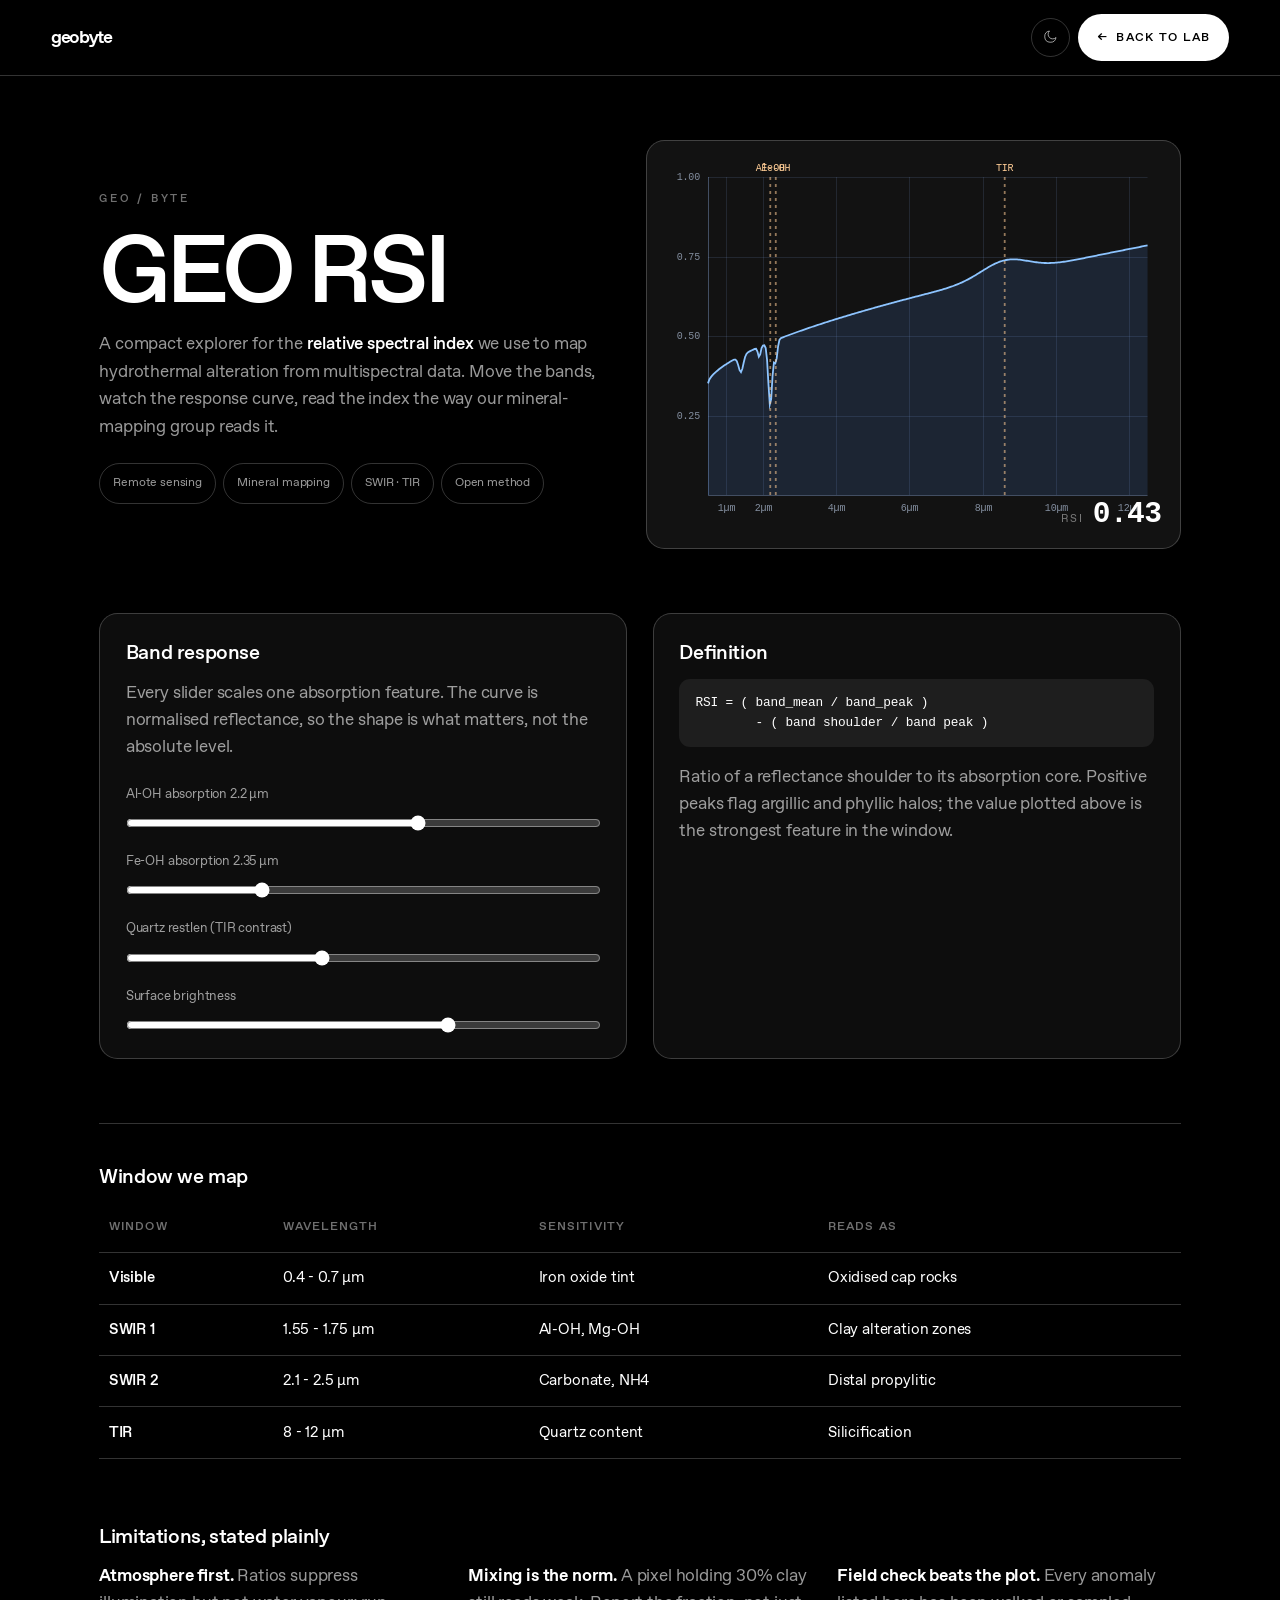
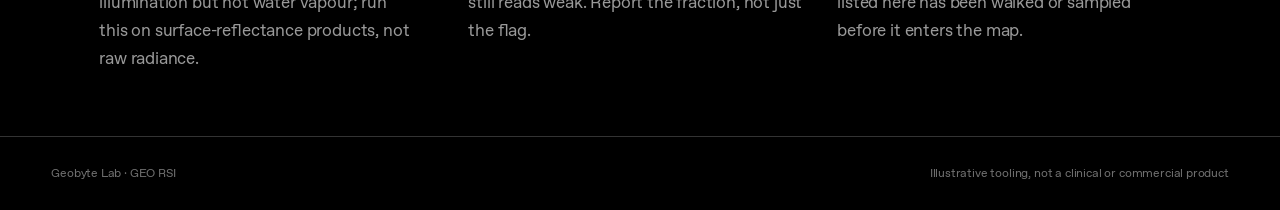
==== geo-rsi.html @ 2c5876d3 "Geobyte Lab: static site with a Canvas particle Earth Dependency-free, build-free static site for a " ====
<!DOCTYPE html>
<html lang="en" dir="ltr"><head><meta charset="utf-8"/><meta content="width=device-width, initial-scale=1" name="viewport"/>
<title>GEO RSI · Geobyte Lab</title>
<meta content="GEO RSI, an interactive relative spectral index explorer for hydrothermal alteration mapping, built by the Geobyte lab." name="description"/>
<link href="assets/geobyte-mark.svg" rel="icon" type="image/svg+xml"/>
<link data-precedence="next" href="_next/static/immutable/chunks/2d_e1vds64ouo.css" rel="stylesheet"/>
<link data-precedence="next" href="_next/static/immutable/chunks/025xl3bqxvqx6.css" rel="stylesheet"/>
<link data-precedence="next" href="_next/static/immutable/chunks/1iarv0m1jl2oe.css" rel="stylesheet"/>
<link data-precedence="next" href="_next/static/immutable/chunks/1c3l7ofa-vr4e.css" rel="stylesheet"/>
<link data-precedence="next" href="_next/static/immutable/chunks/011mcu7n6v7o0.css" rel="stylesheet"/>
<link data-precedence="next" href="_next/static/immutable/chunks/0y9_y8-vlpmn1.css" rel="stylesheet"/>
<link href="local-effects.css" rel="stylesheet"/>
</head>
<body class="text-p1 text-primary-100 dark bg-background">
<!--geobyte-theme-boot--><script>(function(){try{if(localStorage.getItem('geobyte-theme')==='light'){document.documentElement.classList.add('light');document.body.classList.remove('dark');document.body.classList.add('light');}}catch(e){}try{if(!matchMedia('(prefers-reduced-motion: reduce)').matches){var d=JSON.parse(sessionStorage.getItem('geobyte-page-cover'));if(d&&d.color&&Date.now()-(d.at||0)<4000){var p=document.createElement('div');p.id='geobyte-cover';p.style.cssText='position:fixed;inset:0;z-index:9999;background:'+d.color;document.body.appendChild(p);setTimeout(function(){if(p.parentNode)p.remove();},2500);}}}catch(e){}})();</script>
<div class="rsi-shell">
  <header class="rsi-top">
    <a class="rsi-brand" href="index.html">
      <span class="local-geobyte-wordmark">geobyte</span>
    </a>
    <div class="rsi-top-actions">
      <button aria-label="Switch to light theme" class="local-theme-btn rsi-theme" id="themeBtn" type="button">
        <svg aria-hidden="true" class="local-theme-icon-dark" fill="none" height="16" stroke="currentColor" stroke-width="1.5" viewbox="0 0 24 24" width="16"><path d="M21 12.8A8.5 8.5 0 1 1 11.2 3a6.6 6.6 0 0 0 9.8 9.8Z"></path></svg>
        <svg aria-hidden="true" class="local-theme-icon-light" fill="none" height="16" stroke="currentColor" stroke-width="1.5" viewbox="0 0 24 24" width="16"><circle cx="12" cy="12" r="4.2"></circle><path d="M12 2.2v2.4M12 19.4v2.4M2.2 12h2.4M19.4 12h2.4M5.1 5.1l1.7 1.7M17.2 17.2l1.7 1.7M18.9 5.1l-1.7 1.7M6.8 17.2l-1.7 1.7"></path></svg>
      </button>
    <a aria-label="Back to the Geobyte lab page" class="rsi-back" data-geo-rsi-cover data-geo-rsi-anchor=".local-geo-rsi-cta" href="index.html">
      <span aria-hidden="true">&larr;</span><span>Back to lab</span>
    </a>
  </header>

  <main class="rsi-main">
    <section class="rsi-hero">
      <div class="rsi-hero-meta">
        <p class="rsi-eyebrow">GEO / BYTE</p>
        <h1 class="rsi-title" id="rsiBadge">GEO RSI</h1>
        <p class="rsi-lede">A compact explorer for the <strong>relative spectral index</strong> we use to map
          hydrothermal alteration from multispectral data. Move the bands, watch the response curve, read the
          index the way our mineral-mapping group reads it.</p>
        <ul class="rsi-tags">
          <li>Remote sensing</li><li>Mineral mapping</li><li>SWIR · TIR</li><li>Open method</li>
        </ul>
      </div>
      <div class="rsi-plot-wrap">
        <canvas aria-label="Spectral response curve and computed RSI value" class="rsi-plot" height="420" width="640"></canvas>
        <p class="rsi-readout"><span class="rsi-readout-label">RSI</span><span class="rsi-readout-value">0.00</span></p>
      </div>
    </section>

    <section class="rsi-controls">
      <article class="rsi-card">
        <h2>Band response</h2>
        <p class="rsi-note">Every slider scales one absorption feature. The curve is normalised reflectance,
          so the shape is what matters, not the absolute level.</p>
        <div class="rsi-sliders">
          <label><span>Al-OH absorption 2.2 &micro;m</span><input max="100" min="0" step="1" type="range" value="62" data-rsi-key="clay"/></label>
          <label><span>Fe-OH absorption 2.35 &micro;m</span><input max="100" min="0" step="1" type="range" value="28" data-rsi-key="fe"/></label>
          <label><span>Quartz restlen (TIR contrast)</span><input max="100" min="0" step="1" type="range" value="41" data-rsi-key="quartz"/></label>
          <label><span>Surface brightness</span><input max="100" min="5" step="1" type="range" value="70" data-rsi-key="gain"/></label>
        </div>
      </article>
      <article class="rsi-card">
        <h2>Definition</h2>
        <pre class="rsi-formula">RSI = ( band_mean / band_peak )
        - ( band shoulder / band peak )</pre>
        <p class="rsi-note">Ratio of a reflectance shoulder to its absorption core. Positive peaks flag
          argillic and phyllic halos; the value plotted above is the strongest feature in the window.</p>
      </article>
    </section>

    <section class="rsi-table-wrap">
      <h2>Window we map</h2>
      <div class="table-scroll">
        <table>
          <caption class="sr-only">Spectral windows used by GEO RSI</caption>
          <thead><tr><th scope="col">Window</th><th scope="col">Wavelength</th><th scope="col">Sensitivity</th><th scope="col">Reads as</th></tr></thead>
          <tbody>
            <tr><td>Visible</td><td>0.4 - 0.7 &micro;m</td><td>Iron oxide tint</td><td>Oxidised cap rocks</td></tr>
            <tr><td>SWIR 1</td><td>1.55 - 1.75 &micro;m</td><td>Al-OH, Mg-OH</td><td>Clay alteration zones</td></tr>
            <tr><td>SWIR 2</td><td>2.1 - 2.5 &micro;m</td><td>Carbonate, NH4</td><td>Distal propylitic</td></tr>
            <tr><td>TIR</td><td>8 - 12 &micro;m</td><td>Quartz content</td><td>Silicification</td></tr>
          </tbody>
        </table>
      </div>
    </section>

    <section class="rsi-notes">
      <h2>Limitations, stated plainly</h2>
      <div class="rsi-note-grid">
        <p><strong>Atmosphere first.</strong> Ratios suppress illumination but not water vapour; run this on
          surface-reflectance products, not raw radiance.</p>
        <p><strong>Mixing is the norm.</strong> A pixel holding 30% clay still reads weak. Report the fraction,
          not just the flag.</p>
        <p><strong>Field check beats the plot.</strong> Every anomaly listed here has been walked or sampled
          before it enters the map.</p>
      </div>
    </section>
  </main>

  <footer class="rsi-foot">
    <span>Geobyte Lab · GEO RSI</span>
    <span>Illustrative tooling, not a clinical or commercial product</span>
  </footer>
</div>
<script src="local-effects.js"></script>
<script src="geo-rsi.js"></script>
</body></html>
---- _next/static/immutable/chunks/2d_e1vds64ouo.css ----
.factoryEditorial-module__7vhR2G__heroGrid{padding:calc(var(--sci-chapter-entry,64px) + clamp(24px, 2.5vw, 32px)) 0 0;grid-template-columns:minmax(0,1fr);place-items:start center;display:grid}.factoryEditorial-module__7vhR2G__heroCopy{text-align:center;width:100%;min-width:0;max-width:910px}.factoryEditorial-module__7vhR2G__heroTitle{font-size:var(--type-h2-size);line-height:var(--type-h2-line);letter-spacing:var(--type-h2-track);font-weight:var(--type-h2-weight);text-wrap:balance;--type-h2-size:clamp(34px, 4.75vw, 58px);--type-h2-line:1.1;--type-h2-weight:var(--font-weight-normal);color:var(--sci-blue-800)}.factoryEditorial-module__7vhR2G__heroCopy .factoryEditorial-module__7vhR2G__heroLead,.factoryEditorial-module__7vhR2G__chapterHeader>p{font-size:var(--type-p1-size);line-height:var(--type-p1-line);letter-spacing:var(--type-p1-track);font-weight:var(--type-p1-weight);text-wrap:pretty}.factoryEditorial-module__7vhR2G__heroCopy .factoryEditorial-module__7vhR2G__heroLead{max-width:650px;color:var(--color-primary-100);margin-inline:auto;margin-top:25px!important}.factoryEditorial-module__7vhR2G__section{--sci-chapter-heading-entry:var(--factory-section-space,80px);--sci-subsection-entry:var(--factory-section-space,80px);padding-bottom:0}@media screen{.factoryEditorial-module__7vhR2G__section[data-story-transition=architecture]{margin-bottom:var(--sci-section-gap,40px);border-bottom:0}}.factoryEditorial-module__7vhR2G__evidence{--component-container-max-width:var(--sci-width);--component-container-gutter:0px;width:calc(100% - var(--sci-gutter) * 2);padding-top:clamp(40px,5vw,72px)}.factoryEditorial-module__7vhR2G__capabilityFigure{text-align:left;width:min(100%,910px);min-width:0;margin:clamp(24px,3vw,40px) auto 0}.factoryEditorial-module__7vhR2G__chapterHeader{max-width:760px;padding:var(--sci-chapter-content-gap,32px) 0 var(--factory-content-space,40px);text-align:center;gap:18px;margin-inline:auto;display:grid}.factoryEditorial-module__7vhR2G__chapterHeader>p{max-width:830px;color:var(--color-primary-100)}.factoryEditorial-module__7vhR2G__referenceWorkflow{width:100%;min-width:0}.factoryEditorial-module__7vhR2G__diagramHeader{width:100%;margin:0 auto var(--factory-content-space,40px);text-align:center}.factoryEditorial-module__7vhR2G__diagramHeader p{font-size:var(--type-p1-size);line-height:var(--type-p1-line);letter-spacing:var(--type-p1-track);font-weight:var(--type-p1-weight);max-width:760px;margin:var(--sci-chapter-content-gap,32px) auto 0;color:var(--color-text-secondary);text-wrap:pretty}.factoryEditorial-module__7vhR2G__building{padding-bottom:var(--sci-chapter-exit,clamp(52px, 6vw, 88px))}
.CodeBlock-module__omZ69a__syntaxHighlight .hljs-keyword{color:var(--color-syntax-keyword,var(--color-syntax-keyword))}.CodeBlock-module__omZ69a__syntaxHighlight .hljs-number{color:var(--color-syntax-data,var(--color-syntax-data))}.CodeBlock-module__omZ69a__syntaxHighlight .hljs-string{color:var(--color-syntax-string,var(--color-syntax-string))}.CodeBlock-module__omZ69a__syntaxHighlight .hljs-comment{color:var(--color-syntax-comment,var(--color-syntax-comment))}.CodeBlock-module__omZ69a__syntaxHighlight .hljs-variable{color:var(--color-syntax-variable,var(--color-syntax-variable))}.CodeBlock-module__omZ69a__syntaxHighlight .hljs-title.function_{color:var(--color-syntax-function,var(--color-syntax-function))}.CodeBlock-module__omZ69a__syntaxHighlight .hljs-params{color:var(--color-syntax-string,var(--color-syntax-string))}.CodeBlock-module__omZ69a__syntaxHighlight .hljs-punctuation{color:var(--color-syntax-operator,var(--color-syntax-operator))}.CodeBlock-module__omZ69a__syntaxHighlight .hljs-built_in{color:var(--color-syntax-function,var(--color-syntax-function))}
.FactoryFurtherReading-module__6XgrCq__section{scroll-margin-top:calc(var(--spacing) * 8);container:factory-further-reading/inline-size}.FactoryFurtherReading-module__6XgrCq__playCue{color:#fff;background:#0000007a}.FactoryFurtherReading-module__6XgrCq__section .FactoryFurtherReading-module__6XgrCq__reading{margin:32px auto 0}.FactoryFurtherReading-module__6XgrCq__metadata>*{text-box-trim:trim-both;text-box-edge:cap alphabetic}.FactoryFurtherReading-module__6XgrCq__featured:hover h4,.FactoryFurtherReading-module__6XgrCq__resourceLink:hover .FactoryFurtherReading-module__6XgrCq__resourceTitle{text-underline-offset:4px;text-decoration:underline}.FactoryFurtherReading-module__6XgrCq__featured:focus-visible,.FactoryFurtherReading-module__6XgrCq__resourceLink:focus-visible,.FactoryFurtherReading-module__6XgrCq__readMore:focus-visible{outline:2px solid var(--color-ring);outline-offset:4px}@container factory-further-reading (max-width:640px){.FactoryFurtherReading-module__6XgrCq__heading{margin-bottom:32px}.FactoryFurtherReading-module__6XgrCq__featured{gap:calc(var(--spacing) * 6);grid-template-columns:minmax(0,1fr);padding-right:0}.FactoryFurtherReading-module__6XgrCq__thumbnail{border-radius:5px 5px 0 0}.FactoryFurtherReading-module__6XgrCq__featuredCopy{padding:0 24px 24px}.FactoryFurtherReading-module__6XgrCq__section .FactoryFurtherReading-module__6XgrCq__reading{margin-top:calc(var(--spacing) * 4)}.FactoryFurtherReading-module__6XgrCq__resourceLink{gap:calc(var(--spacing) * 2);padding:calc(var(--spacing) * 6) 0;grid-template-columns:minmax(0,1fr)}.FactoryFurtherReading-module__6XgrCq__metadata{gap:var(--spacing) calc(var(--spacing) * 4);flex-wrap:wrap;padding-top:0;line-height:1.6;display:flex}.FactoryFurtherReading-module__6XgrCq__metadata>*{text-box-trim:none}}@media (max-width:767px){.FactoryFurtherReading-module__6XgrCq__section{margin-top:80px}.FactoryFurtherReading-module__6XgrCq__heading h3{font-size:var(--factory-subtitle-size,26px)}}
.ui-module__PtZzUa__segmentedControl{--segment-size:32px;--segment-radius:8px;--segment-gutter:12px;--segment-font-size:14px;max-width:100%;min-height:var(--segment-size);border-radius:var(--segment-radius);background:var(--segmented-control-background,color-mix(in srgb, var(--sci-blue-800,#000944) 7%, transparent));font-family:var(--font-sans,inherit);font-size:var(--segment-font-size);scrollbar-width:none;flex-wrap:nowrap;gap:2px;padding:2px;font-weight:600;display:inline-flex;overflow-x:auto}.ui-module__PtZzUa__segmentedControl[data-size=sm]{--segment-size:28px;--segment-gutter:10px}.ui-module__PtZzUa__segmentedControl[data-size=lg]{--segment-size:36px}.ui-module__PtZzUa__segmentedControl[data-size=xl]{--segment-size:40px;--segment-radius:10px;--segment-gutter:14px}.ui-module__PtZzUa__segmentedControl[data-size="2xl"]{--segment-size:44px;--segment-radius:12px;--segment-gutter:16px;--segment-font-size:16px}.ui-module__PtZzUa__segmentedControl[data-block]{width:100%;display:flex}.ui-module__PtZzUa__segmentedControl[data-block] .ui-module__PtZzUa__segmentedOption{flex:1 1 0}.ui-module__PtZzUa__segmentedControl[data-pill]{--segment-radius:999px}.ui-module__PtZzUa__segmentedControl[data-variant=ghost]{background:0 0}.ui-module__PtZzUa__segmentedOption{cursor:pointer;flex:none;display:flex;position:relative}.ui-module__PtZzUa__segmentedInput{clip-path:inset(50%);white-space:nowrap;width:1px;height:1px;margin:-1px;position:absolute;overflow:hidden}.ui-module__PtZzUa__segmentedLabel{width:100%;min-height:calc(var(--segment-size) - 4px);padding-inline:var(--segment-gutter);border-radius:max(0px, calc(var(--segment-radius) - 2px));color:var(--color-text-secondary,var(--sci-blue-800,#000944));text-align:center;white-space:nowrap;justify-content:center;align-items:center;line-height:1.25;transition:background-color .15s,color .15s;display:flex}.ui-module__PtZzUa__segmentedInput:checked+.ui-module__PtZzUa__segmentedLabel{background:var(--segmented-control-thumb-background,var(--color-surface,white));color:var(--color-text-emphasis,var(--color-text,#000944));box-shadow:0 1px 3px #00094414}.ui-module__PtZzUa__segmentedInput:focus-visible+.ui-module__PtZzUa__segmentedLabel{outline:2px solid var(--color-ring,var(--sci-blue-800,#000944));outline-offset:-2px}.ui-module__PtZzUa__segmentedOption[data-disabled]{cursor:not-allowed;opacity:.5}@media (hover:hover) and (pointer:fine){.ui-module__PtZzUa__segmentedOption[data-state=off]:not([data-disabled]):hover .ui-module__PtZzUa__segmentedLabel{background:color-mix(in srgb, var(--sci-blue-800,#000944) 6%, transparent);color:var(--color-text,#000944)}}@media (prefers-reduced-motion:reduce){.ui-module__PtZzUa__segmentedLabel{transition:none}}
.FactorySectionNavigation-module__U0f4la__navigation{z-index:20;width:fit-content;max-width:calc(100% - var(--sci-gutter,20px) * 2);overscroll-behavior-x:contain;scrollbar-width:none;border:1px solid var(--color-border);background:var(--color-surface);border-radius:999px;justify-content:start;gap:4px;margin:160px auto 0;padding:3px;display:flex;position:sticky;top:12px;overflow-x:auto}.FactorySectionNavigation-module__U0f4la__navigation a{min-height:40px;color:var(--color-text-emphasis);border-radius:999px;flex:none;align-items:center;gap:4px;padding:8px 16px;font-size:14px;line-height:1.4;text-decoration:none;display:flex}.FactorySectionNavigation-module__U0f4la__navigation a span{font-variant-numeric:tabular-nums;direction:ltr;unicode-bidi:isolate}.FactorySectionNavigation-module__U0f4la__navigation a span:after{content:"."}.FactorySectionNavigation-module__U0f4la__navigation a[aria-current],.FactorySectionNavigation-module__U0f4la__navigation a:hover{background:var(--color-surface-tertiary);color:var(--color-text-emphasis)}.FactorySectionNavigation-module__U0f4la__navigation a:focus-visible{outline:2px solid var(--color-brand-blue-500);outline-offset:-2px}.FactorySectionNavigation-module__U0f4la__page :is([id=the-defense-factory],[id=openai-case-study],[id=getting-started]),.FactorySectionNavigation-module__U0f4la__page.FactorySectionNavigation-module__U0f4la__page [id=factory-infrastructure]:target{scroll-margin-top:88px}.FactorySectionNavigation-module__U0f4la__page.FactorySectionNavigation-module__U0f4la__page [id=reference-architecture]:target{scroll-margin-top:calc(88px - var(--sci-chapter-heading-entry,0px))}@media (max-width:767px){.FactorySectionNavigation-module__U0f4la__navigation{margin-top:80px;top:8px}.FactorySectionNavigation-module__U0f4la__navigation a{padding:8px 12px;font-size:13px}}@media print{.FactorySectionNavigation-module__U0f4la__navigation{display:none}}
.FactoryPlaybookCta-module__OyT3CG__pageClosingLayout #scientific-response{border-bottom:0;padding-bottom:0}.FactoryPlaybookCta-module__OyT3CG__section{margin-top:var(--factory-section-space,80px);scroll-margin-top:64px;container:factory-cta/inline-size}.FactoryPlaybookCta-module__OyT3CG__heading{margin:0 auto var(--factory-content-space,40px)}.FactoryPlaybookCta-module__OyT3CG__heading h2{--type-h2-size:var(--factory-title-size,64px);--type-h2-line:1.05;--type-h2-weight:var(--font-weight-normal);--type-h2-track:-.02em}.FactoryPlaybookCta-module__OyT3CG__heading .FactoryPlaybookCta-module__OyT3CG__introduction{margin:16px auto 0}.FactoryPlaybookCta-module__OyT3CG__step{grid-template-rows:subgrid;grid-row:span 3}.FactoryPlaybookCta-module__OyT3CG__copyTitle{font-size:var(--factory-copy-title-size,22px)}.FactoryPlaybookCta-module__OyT3CG__actionGroup{min-height:94px}.FactoryPlaybookCta-module__OyT3CG__action{background:var(--color-primary-100);height:auto;min-height:44px;color:var(--color-secondary-100);white-space:normal;border-radius:999px;gap:12px;padding:12px 20px;font-size:14px;line-height:20px}.FactoryPlaybookCta-module__OyT3CG__action:hover{background:var(--color-primary-80)}.FactoryPlaybookCta-module__OyT3CG__action:focus-visible{outline:2px solid var(--color-ring);outline-offset:4px}.FactoryPlaybookCta-module__OyT3CG__action:disabled{background:var(--color-surface-tertiary);color:var(--color-text-secondary);opacity:1;cursor:not-allowed}.FactoryPlaybookCta-module__OyT3CG__connector{top:calc(50% - 8px);width:16px;height:16px;color:var(--color-text-secondary);position:absolute;inset-inline-end:-25px}.FactoryPlaybookCta-module__OyT3CG__connector:is(:lang(ae),:lang(ar),:lang(arc),:lang(bcc),:lang(bqi),:lang(ckb),:lang(dv),:lang(fa),:lang(glk),:lang(he),:lang(ku),:lang(mzn),:lang(nqo),:lang(pnb),:lang(ps),:lang(sd),:lang(ug),:lang(ur),:lang(yi)){transform:scaleX(-1)}.FactoryPlaybookCta-module__OyT3CG__section .FactoryPlaybookCta-module__OyT3CG__customer{margin-top:64px}@container factory-cta (max-width:760px){.FactoryPlaybookCta-module__OyT3CG__heading{text-align:start;margin-bottom:32px}.FactoryPlaybookCta-module__OyT3CG__steps{grid-template-columns:minmax(0,1fr);gap:48px}.FactoryPlaybookCta-module__OyT3CG__step{grid-row:auto;grid-template-rows:auto 1fr auto;padding:24px}.FactoryPlaybookCta-module__OyT3CG__actionGroup{min-height:0}.FactoryPlaybookCta-module__OyT3CG__section .FactoryPlaybookCta-module__OyT3CG__customer{text-align:start;margin-top:32px}.FactoryPlaybookCta-module__OyT3CG__connector{top:calc(100% + 16px);inset-inline-end:calc(50% - 8px);transform:rotate(90deg)}.FactoryPlaybookCta-module__OyT3CG__connector:is(:lang(ae),:lang(ar),:lang(arc),:lang(bcc),:lang(bqi),:lang(ckb),:lang(dv),:lang(fa),:lang(glk),:lang(he),:lang(ku),:lang(mzn),:lang(nqo),:lang(pnb),:lang(ps),:lang(sd),:lang(ug),:lang(ur),:lang(yi)){top:calc(100% + 16px);inset-inline-end:calc(50% - 8px);transform:rotate(90deg)}}@media (max-width:767px){.FactoryPlaybookCta-module__OyT3CG__heading h2{--type-h2-size:var(--factory-title-size,36px);--type-h2-line:1.12}}@media print{.FactoryPlaybookCta-module__OyT3CG__section{margin-inline:0;-moz-column-break-inside:avoid;break-inside:avoid;width:100%;margin-top:48px;margin-bottom:0}}
.ArchitectureTypes-module__3dw8rq__srOnly{clip-path:inset(50%);white-space:nowrap;border:0;width:1px;height:1px;padding:0;position:absolute;overflow:hidden}
.Popover-module__8VsZRG__popoverEnterExitAnimations{transition-timing-function:var(--transition-timing-function-primary);--popover-enter-animation-name:enter;--popover-exit-animation-name:exit}.Popover-module__8VsZRG__popoverEnterExitAnimations[data-state=open]{--tw-enter-opacity:initial;--tw-enter-scale:initial;--tw-enter-rotate:initial;--tw-enter-translate-x:initial;--tw-enter-translate-y:initial;--tw-duration:var(--transition-duration-long,.4s);transition-duration:var(--transition-duration-long,.4s);transition-duration:var(--transition-duration-long);animation-name:Popover-module__8VsZRG__enter;animation-duration:.4s;animation-name:var(--popover-enter-animation-name)}.Popover-module__8VsZRG__popoverEnterExitAnimations[data-state=open][data-side=bottom]{--tw-enter-opacity:0;--tw-enter-translate-y:-.5rem}.Popover-module__8VsZRG__popoverEnterExitAnimations[data-state=open][data-side=top]{--tw-enter-opacity:0;--tw-enter-translate-y:.5rem}.Popover-module__8VsZRG__popoverEnterExitAnimations[data-state=open][data-side=left]{--tw-enter-opacity:0;--tw-enter-translate-x:.5rem}.Popover-module__8VsZRG__popoverEnterExitAnimations[data-state=open][data-side=right]{--tw-enter-opacity:0;--tw-enter-translate-x:-.5rem}.Popover-module__8VsZRG__popoverEnterExitAnimations[data-state=closed]{--tw-exit-opacity:initial;--tw-exit-scale:initial;--tw-exit-rotate:initial;--tw-exit-translate-x:initial;--tw-exit-translate-y:initial;--tw-duration:var(--transition-duration-short,.2s);transition-duration:var(--transition-duration-short,.2s);transition-duration:var(--transition-duration-short);animation-name:Popover-module__8VsZRG__exit;animation-duration:.2s;animation-name:var(--popover-exit-animation-name)}.Popover-module__8VsZRG__popoverEnterExitAnimations[data-state=closed][data-side=bottom]{--tw-exit-opacity:0;--tw-exit-translate-y:-.5rem}.Popover-module__8VsZRG__popoverEnterExitAnimations[data-state=closed][data-side=top]{--tw-exit-opacity:0;--tw-exit-translate-y:.5rem}.Popover-module__8VsZRG__popoverEnterExitAnimations[data-state=closed][data-side=left]{--tw-exit-opacity:0;--tw-exit-translate-x:.5rem}.Popover-module__8VsZRG__popoverEnterExitAnimations[data-state=closed][data-side=right]{--tw-exit-opacity:0;--tw-exit-translate-x:-.5rem}@property --tw-duration{syntax:"*";inherits:false}
.ArchitectureToggletip-module__uaZ1Ka__trigger{min-width:0;min-height:24px;color:inherit;font:inherit;text-align:left;text-decoration-line:underline;text-decoration-style:dotted;-webkit-text-decoration-color:var(--lightningcss-light,#8f8f8f)var(--lightningcss-dark,var(--color-text-tertiary,var(--color-primary-solid-60)));text-decoration-color:var(--lightningcss-light,#8f8f8f)var(--lightningcss-dark,var(--color-text-tertiary,var(--color-primary-solid-60)));text-underline-offset:4px;cursor:pointer;pointer-events:auto;background:0 0;border:0;border-radius:2px;margin:-2px 0;padding:2px 0}.ArchitectureToggletip-module__uaZ1Ka__trigger>strong{font:inherit}.ArchitectureToggletip-module__uaZ1Ka__trigger:hover,.ArchitectureToggletip-module__uaZ1Ka__trigger[aria-expanded=true]{text-decoration-style:solid;text-decoration-color:currentColor}.ArchitectureToggletip-module__uaZ1Ka__trigger:focus-visible,.ArchitectureToggletip-module__uaZ1Ka__close:focus-visible,.ArchitectureToggletip-module__uaZ1Ka__links a:focus-visible{outline-offset:4px;outline:2px solid}.ArchitectureToggletip-module__uaZ1Ka__panel{box-sizing:border-box;width:min(328px,100vw - 24px);min-width:0;max-height:min(calc(100dvh - 24px), var(--radix-popover-content-available-height));overscroll-behavior:contain;border:1px solid var(--lightningcss-light,#cdcdcd)var(--lightningcss-dark,var(--color-border,var(--color-primary-12)));background:var(--lightningcss-light,#fff)var(--lightningcss-dark,var(--color-surface-secondary,var(--color-primary-solid-4)));color:var(--lightningcss-light,#000)var(--lightningcss-dark,var(--color-text-emphasis,var(--color-primary-100)));font-family:var(--font-sans);text-align:left;overflow-wrap:anywhere;pointer-events:auto;border-radius:12px;margin:0;padding:20px;overflow:auto;box-shadow:0 8px 28px var(--lightningcss-light,#0000001f)var(--lightningcss-dark,#00000073)}.ArchitectureToggletip-module__uaZ1Ka__panel:focus-visible{outline-offset:-1px;outline:1px solid}.ArchitectureToggletip-module__uaZ1Ka__panel[role=dialog][data-state=open]{animation-name:ArchitectureToggletip-module__uaZ1Ka__panel-enter}.ArchitectureToggletip-module__uaZ1Ka__panel[role=dialog][data-state=closed]{animation-name:ArchitectureToggletip-module__uaZ1Ka__panel-exit}@keyframes ArchitectureToggletip-module__uaZ1Ka__panel-enter{0%{opacity:var(--tw-enter-opacity,1);transform:translate3d(var(--tw-enter-translate-x,0), var(--tw-enter-translate-y,0), 0)}}@keyframes ArchitectureToggletip-module__uaZ1Ka__panel-exit{to{opacity:var(--tw-exit-opacity,1);transform:translate3d(var(--tw-exit-translate-x,0), var(--tw-exit-translate-y,0), 0)}}.ArchitectureToggletip-module__uaZ1Ka__panelHeader{align-items:flex-start;gap:12px;display:flex}.ArchitectureToggletip-module__uaZ1Ka__panelHeader>h4{color:inherit;font-size:15px;font-weight:var(--font-weight-medium);flex:1;margin:0;line-height:1.5}.ArchitectureToggletip-module__uaZ1Ka__close{width:28px;height:28px;color:var(--lightningcss-light,#5d5d5d)var(--lightningcss-dark,var(--color-text-secondary,var(--color-primary-solid-80)));font:inherit;cursor:pointer;background:0 0;border:0;border-radius:50%;flex:0 0 28px;justify-content:center;align-items:center;margin:-3px -4px 0 0;padding:0;font-size:22px;line-height:1;display:flex}.ArchitectureToggletip-module__uaZ1Ka__close:hover{background:var(--lightningcss-light,#f5f5f5)var(--lightningcss-dark,var(--color-surface-tertiary,var(--color-primary-solid-12)));color:var(--lightningcss-light,#000)var(--lightningcss-dark,var(--color-text-emphasis,var(--color-primary-100)))}.ArchitectureToggletip-module__uaZ1Ka__panel .ArchitectureToggletip-module__uaZ1Ka__description{color:var(--lightningcss-light,#5d5d5d)var(--lightningcss-dark,var(--color-text-secondary,var(--color-primary-solid-80)));margin:12px 0 0;font-size:14px;line-height:1.6}.ArchitectureToggletip-module__uaZ1Ka__panel .ArchitectureToggletip-module__uaZ1Ka__links{flex-direction:column;align-items:flex-start;gap:8px;margin:16px 0 0;padding:0;font-size:14px;line-height:1.6;list-style:none;display:flex}.ArchitectureToggletip-module__uaZ1Ka__links a{color:inherit;text-underline-offset:3px;border-radius:2px;padding-block:2px;text-decoration:underline;display:inline-block}.ArchitectureToggletip-module__uaZ1Ka__panel .ArchitectureToggletip-module__uaZ1Ka__origin{color:var(--lightningcss-light,#5d5d5d)var(--lightningcss-dark,var(--color-text-secondary,var(--color-primary-solid-80)));margin:4px 0 0;font-size:12px;line-height:1.5}.ArchitectureToggletip-module__uaZ1Ka__links .ArchitectureToggletip-module__uaZ1Ka__description{margin-top:6px}.ArchitectureToggletip-module__uaZ1Ka__links li+li:has(.ArchitectureToggletip-module__uaZ1Ka__description){border-top:1px solid var(--lightningcss-light,#dedede)var(--lightningcss-dark,var(--color-border,var(--color-primary-12)));margin-top:8px;padding-top:12px}@media (pointer:coarse){.ArchitectureToggletip-module__uaZ1Ka__trigger{min-height:40px}.ArchitectureToggletip-module__uaZ1Ka__close{flex-basis:40px;width:40px;height:40px}.ArchitectureToggletip-module__uaZ1Ka__links a{padding-block:8px}}@media print{.ArchitectureToggletip-module__uaZ1Ka__trigger{text-decoration:none}.ArchitectureToggletip-module__uaZ1Ka__panel{display:none}}
.ArchitectureAnnotation-module__kWCCQG__trigger{min-height:24px;color:inherit;font:inherit;text-align:inherit;text-underline-offset:4px;cursor:pointer;background:0 0;border:0;border-radius:2px;margin:-2px 0;padding:2px 0;-webkit-text-decoration:underline dotted var(--lightningcss-light,#c2c2c2)var(--lightningcss-dark,#717171);text-decoration:underline dotted var(--lightningcss-light,#c2c2c2)var(--lightningcss-dark,#717171);text-decoration-thickness:1px}.ArchitectureAnnotation-module__kWCCQG__trigger:hover,.ArchitectureAnnotation-module__kWCCQG__trigger[aria-expanded=true]{text-decoration-color:var(--lightningcss-light,#929292)var(--lightningcss-dark,#a0a0a0)}.ArchitectureAnnotation-module__kWCCQG__trigger:focus-visible{outline:2px solid var(--color-ring,#0169cc);outline-offset:4px}.ArchitectureAnnotation-module__kWCCQG__panel{box-sizing:border-box;width:min(340px,100vw - 32px);min-width:0;max-height:min(calc(100dvh - 32px), var(--radix-popover-content-available-height));overscroll-behavior:contain;background:var(--lightningcss-light,#fff)var(--lightningcss-dark,var(--color-surface-secondary,#242424));color:var(--lightningcss-light,#181818)var(--lightningcss-dark,var(--color-text-emphasis,#f1f1f1));font-family:var(--font-sans);text-align:start;overflow-wrap:anywhere;border:1px solid var(--lightningcss-light,#dedede)var(--lightningcss-dark,#474747);border-radius:10px;padding:22px;overflow:auto;box-shadow:0 12px 40px var(--lightningcss-light,#00000026)var(--lightningcss-dark,#0006)}.ArchitectureAnnotation-module__kWCCQG__panel[data-state]{animation:none}.ArchitectureAnnotation-module__kWCCQG__panel[data-state=closed]{display:none}.ArchitectureAnnotation-module__kWCCQG__panel:focus-visible{outline-offset:-1px;outline:1px solid}.ArchitectureAnnotation-module__kWCCQG__panel .ArchitectureAnnotation-module__kWCCQG__description{color:inherit;margin:14px 0 0;font-size:14px;line-height:1.65}.ArchitectureAnnotation-module__kWCCQG__panel .ArchitectureAnnotation-module__kWCCQG__origin{color:var(--lightningcss-light,#646464)var(--lightningcss-dark,#bcbcbc);margin:8px 0 0;font-size:12px;line-height:1.5}.ArchitectureAnnotation-module__kWCCQG__panel .ArchitectureAnnotation-module__kWCCQG__links{gap:10px;margin:16px 0 0;padding:0;font-size:14px;list-style:none;display:grid}.ArchitectureAnnotation-module__kWCCQG__content>:first-child{margin-top:0}.ArchitectureAnnotation-module__kWCCQG__links a:focus-visible{outline:2px solid var(--color-ring,#0169cc);outline-offset:3px}@media (pointer:coarse){.ArchitectureAnnotation-module__kWCCQG__trigger{min-height:40px}}@media print{.ArchitectureAnnotation-module__kWCCQG__trigger{text-decoration:none}.ArchitectureAnnotation-module__kWCCQG__panel{display:none}}
.ReferenceArchitectureDiagram-module__USP2FW__figure{--reference-ink:var(--lightningcss-light,#181818)var(--lightningcss-dark,var(--color-text-emphasis,var(--color-primary-100)));--reference-secondary:var(--lightningcss-light,#626262)var(--lightningcss-dark,var(--color-text-secondary,var(--color-primary-solid-80)));--reference-line:var(--lightningcss-light,#8f8f8f)var(--lightningcss-dark,var(--color-primary-solid-60));--reference-surface:var(--lightningcss-light,#fff)var(--lightningcss-dark,var(--color-surface,var(--color-background)));--reference-panel:var(--lightningcss-light,#f7f7f8)var(--lightningcss-dark,var(--color-surface-secondary,var(--color-primary-solid-4)));--reference-border:var(--lightningcss-light,#dedede)var(--lightningcss-dark,var(--color-border,var(--color-primary-12)));min-width:0;font-family:var(--font-sans);margin:0;container-type:inline-size}.ReferenceArchitectureDiagram-module__USP2FW__figure,.ReferenceArchitectureDiagram-module__USP2FW__figure *{box-sizing:border-box}.ReferenceArchitectureDiagram-module__USP2FW__descriptionPanel{border:1px solid var(--reference-border);background:var(--reference-panel);text-align:left;border-bottom:0;border-radius:8px 8px 0 0;padding:24px 32px}.ReferenceArchitectureDiagram-module__USP2FW__figure .ReferenceArchitectureDiagram-module__USP2FW__descriptionCopy{font-size:var(--type-p1-size);line-height:var(--type-p1-line);letter-spacing:var(--type-p1-track);font-weight:var(--type-p1-weight);text-wrap:pretty;color:var(--color-primary-100);margin:0}.ReferenceArchitectureDiagram-module__USP2FW__viewport{overscroll-behavior-x:contain;border:1px solid var(--reference-border);background:var(--reference-surface);scrollbar-color:var(--lightningcss-light,#a5a5a5)var(--lightningcss-dark,var(--color-primary-solid-44)) var(--lightningcss-light,#f4f4f4)var(--lightningcss-dark,var(--reference-panel));scrollbar-width:thin;border-radius:0 0 8px 8px;width:100%;min-width:0;max-width:100%;overflow:auto}.ReferenceArchitectureDiagram-module__USP2FW__viewport:focus-visible{outline:2px solid var(--color-ring,#0169cc);outline-offset:3px}.ReferenceArchitectureDiagram-module__USP2FW__canvas{width:100%;min-width:1080px;color:var(--reference-ink);background-image:radial-gradient(var(--lightningcss-light,#dcdcdc)var(--lightningcss-dark,var(--color-border,var(--color-primary-12))) .75px, transparent .75px);background-position:3px 3px;background-size:8px 8px;position:relative}.ReferenceArchitectureDiagram-module__USP2FW__connections{pointer-events:none;width:100%;height:100%;position:absolute;inset:0;overflow:visible}.ReferenceArchitectureDiagram-module__USP2FW__connection,.ReferenceArchitectureDiagram-module__USP2FW__arrow{fill:none;stroke:var(--reference-line);stroke-width:1.25px;stroke-linecap:round;stroke-linejoin:miter}.ReferenceArchitectureDiagram-module__USP2FW__divider{fill:none;stroke:var(--lightningcss-light,#e1e1e1)var(--lightningcss-dark,var(--color-border-subtle,var(--color-primary-12)));stroke-width:1px}.ReferenceArchitectureDiagram-module__USP2FW__junction{fill:var(--reference-line)}.ReferenceArchitectureDiagram-module__USP2FW__laneTitle{width:33.3333%;color:var(--reference-secondary);font:13px/1.5 var(--font-mono);text-align:center;margin:0;position:absolute;top:28px;left:0}.ReferenceArchitectureDiagram-module__USP2FW__labelSurface{background:var(--reference-surface);padding:0 4px;display:inline-block}.ReferenceArchitectureDiagram-module__USP2FW__node,.ReferenceArchitectureDiagram-module__USP2FW__environment{position:absolute}.ReferenceArchitectureDiagram-module__USP2FW__environment{border:1px dashed var(--lightningcss-light,#a1a1a1)var(--lightningcss-dark,var(--color-primary-solid-44));border-radius:8px}.ReferenceArchitectureDiagram-module__USP2FW__environmentHeading{background:var(--reference-surface);border-radius:7px 7px 0 0;gap:4px;padding:12px 16px 0;display:grid}.ReferenceArchitectureDiagram-module__USP2FW__environmentHeading>p{color:var(--reference-secondary);font:13px/1.5 var(--font-mono);margin:0}.ReferenceArchitectureDiagram-module__USP2FW__environmentSubheading{color:var(--reference-secondary);flex-wrap:wrap;justify-content:space-between;align-items:baseline;gap:2px 10px;font-size:13px;line-height:1.5;display:flex}.ReferenceArchitectureDiagram-module__USP2FW__environmentSubheading>span{min-width:0}.ReferenceArchitectureDiagram-module__USP2FW__environmentTrigger{color:inherit;font:inherit;text-align:inherit;text-underline-offset:4px;cursor:pointer;background:0 0;border:0;padding:0;-webkit-text-decoration:underline dotted;text-decoration:underline dotted}.ReferenceArchitectureDiagram-module__USP2FW__environmentTrigger:focus-visible{outline:2px solid var(--color-ring,#0169cc);outline-offset:3px}.ReferenceArchitectureDiagram-module__USP2FW__card,.ReferenceArchitectureDiagram-module__USP2FW__swatch{--reference-card-background:var(--reference-panel);--reference-card-border:var(--lightningcss-light,#d0d0d4)var(--lightningcss-dark,var(--color-border,var(--color-primary-12)))}.ReferenceArchitectureDiagram-module__USP2FW__card{border:1px solid var(--reference-card-border);background:var(--reference-card-background);width:100%;min-width:0;height:100%;color:var(--reference-ink);font:inherit;text-align:left;border-radius:8px;flex-direction:column;justify-content:center;gap:6px;margin:0;padding:10px 16px;display:flex;position:relative}button.ReferenceArchitectureDiagram-module__USP2FW__card{appearance:none;cursor:pointer;transition:background-color var(--transition-duration-short,.2s) ease-in-out, border-color var(--transition-duration-short,.2s) ease-in-out}.ReferenceArchitectureDiagram-module__USP2FW__card[data-reference-type=third-party],.ReferenceArchitectureDiagram-module__USP2FW__swatch[data-reference-type=third-party]{--reference-card-border:var(--color-brand-blue-100);--reference-card-background:var(--factory-accent-subtle,var(--color-brand-blue-50))}.ReferenceArchitectureDiagram-module__USP2FW__card[data-reference-type=openai],.ReferenceArchitectureDiagram-module__USP2FW__swatch[data-reference-type=openai]{--reference-card-border:var(--lightningcss-light,#262626)var(--lightningcss-dark,var(--color-primary-solid-44));--reference-card-background:var(--reference-surface);border-width:1.5px}.ReferenceArchitectureDiagram-module__USP2FW__card[data-reference-type=skill],.ReferenceArchitectureDiagram-module__USP2FW__swatch[data-reference-type=skill]{--reference-card-border:var(--lightningcss-light,var(--color-primitive-purple-100,#c9b1f6))var(--lightningcss-dark,var(--color-brand-purple-300));--reference-card-background:var(--lightningcss-light,var(--color-primitive-purple-50,#ede5fc))var(--lightningcss-dark,var(--color-brand-purple-50))}button.ReferenceArchitectureDiagram-module__USP2FW__card:focus-visible,button.ReferenceArchitectureDiagram-module__USP2FW__card[data-state=open]{border-color:var(--reference-card-border)}@supports (color:color-mix(in lab, red, red)){button.ReferenceArchitectureDiagram-module__USP2FW__card:focus-visible,button.ReferenceArchitectureDiagram-module__USP2FW__card[data-state=open]{border-color:color-mix(in srgb, var(--reference-card-border) 72%, var(--reference-ink))}}button.ReferenceArchitectureDiagram-module__USP2FW__card:focus-visible,button.ReferenceArchitectureDiagram-module__USP2FW__card[data-state=open]{background-color:var(--reference-card-background)}@supports (color:color-mix(in lab, red, red)){button.ReferenceArchitectureDiagram-module__USP2FW__card:focus-visible,button.ReferenceArchitectureDiagram-module__USP2FW__card[data-state=open]{background-color:color-mix(in srgb, var(--reference-card-background) 96%, var(--reference-ink))}}button.ReferenceArchitectureDiagram-module__USP2FW__card:focus-visible{outline:2px solid var(--color-ring,#0169cc);outline-offset:3px}@media (hover:hover){button.ReferenceArchitectureDiagram-module__USP2FW__card:hover{border-color:var(--reference-card-border)}@supports (color:color-mix(in lab, red, red)){button.ReferenceArchitectureDiagram-module__USP2FW__card:hover{border-color:color-mix(in srgb, var(--reference-card-border) 72%, var(--reference-ink))}}button.ReferenceArchitectureDiagram-module__USP2FW__card:hover{background-color:var(--reference-card-background)}@supports (color:color-mix(in lab, red, red)){button.ReferenceArchitectureDiagram-module__USP2FW__card:hover{background-color:color-mix(in srgb, var(--reference-card-background) 96%, var(--reference-ink))}}}.ReferenceArchitectureDiagram-module__USP2FW__card[data-reference-provider=openai] .ReferenceArchitectureDiagram-module__USP2FW__cardCopy{padding-right:28px}.ReferenceArchitectureDiagram-module__USP2FW__skillBlossom{width:20px;height:20px;color:var(--reference-ink);pointer-events:none;position:absolute;top:12px;right:12px}.ReferenceArchitectureDiagram-module__USP2FW__cardCopy{text-align:left;flex-direction:column;flex:1;justify-content:center;gap:4px;min-width:0;display:flex}.ReferenceArchitectureDiagram-module__USP2FW__cardName{color:var(--reference-ink);text-wrap:pretty;font-size:16px;font-weight:400;line-height:1.35;display:block}.ReferenceArchitectureDiagram-module__USP2FW__secondary{color:var(--reference-secondary);font-size:13px;line-height:1.4;display:block}.ReferenceArchitectureDiagram-module__USP2FW__cardFooter{justify-content:space-between;align-items:center;gap:8px;display:flex}.ReferenceArchitectureDiagram-module__USP2FW__badge{border:1px solid var(--lightningcss-light,var(--color-primitive-purple-100,#c9b1f6))var(--lightningcss-dark,var(--color-brand-purple-300));color:var(--lightningcss-light,var(--color-primitive-purple-700,#4e2f88))var(--lightningcss-dark,var(--color-brand-purple-700));border-radius:4px;padding:1px 7px;font-size:11px;font-weight:500;line-height:1.5}.ReferenceArchitectureDiagram-module__USP2FW__cardFooter .ReferenceArchitectureDiagram-module__USP2FW__details{text-underline-offset:4px;margin-left:auto;text-decoration-line:underline;text-decoration-style:dotted}.ReferenceArchitectureDiagram-module__USP2FW__figure .ReferenceArchitectureDiagram-module__USP2FW__details{min-height:24px;color:var(--reference-secondary);margin-block:0;font-size:12px;font-weight:400;line-height:1.5}.ReferenceArchitectureDiagram-module__USP2FW__environmentSubheading a{color:inherit;text-decoration-line:underline;-webkit-text-decoration-color:var(--lightningcss-light,#1818183d)var(--lightningcss-dark,var(--color-primary-44));text-decoration-color:var(--lightningcss-light,#1818183d)var(--lightningcss-dark,var(--color-primary-44));text-underline-offset:3px;border-radius:2px}.ReferenceArchitectureDiagram-module__USP2FW__environmentSubheading a:hover{text-decoration-color:currentColor}.ReferenceArchitectureDiagram-module__USP2FW__environmentSubheading a:focus-visible{outline:2px solid var(--color-ring,#0169cc);outline-offset:3px}.ReferenceArchitectureDiagram-module__USP2FW__figure .ReferenceArchitectureDiagram-module__USP2FW__legend{color:var(--color-text-secondary,#626262);flex-wrap:wrap;justify-content:center;gap:12px 28px;margin:24px 0 0;padding:0;font-size:13px;line-height:1.5;list-style:none;display:flex}.ReferenceArchitectureDiagram-module__USP2FW__legend>li{align-items:center;gap:9px;display:inline-flex}.ReferenceArchitectureDiagram-module__USP2FW__swatch{border:1px solid var(--reference-card-border);background:var(--reference-card-background);border-radius:50%;flex:0 0 12px;width:12px;height:12px}.ReferenceArchitectureDiagram-module__USP2FW__swatch[data-reference-type=environment]{border:1px dashed var(--lightningcss-light,#8f8f8f)var(--lightningcss-dark,var(--color-primary-solid-44));background:0 0;border-radius:2px}.ReferenceArchitectureDiagram-module__USP2FW__figure .ReferenceArchitectureDiagram-module__USP2FW__caption{max-width:760px;color:var(--color-text-secondary,#626262);text-align:center;margin:16px auto 0;font-size:14px;line-height:1.6}.ReferenceArchitectureDiagram-module__USP2FW__figure .ReferenceArchitectureDiagram-module__USP2FW__scrollHint{color:var(--color-text-secondary,#626262);margin:16px 0 0;font-size:12px;line-height:1.5;display:none}.ReferenceArchitectureDiagram-module__USP2FW__srOnly{clip-path:inset(50%);white-space:nowrap;border:0;width:1px;height:1px;padding:0;position:absolute;overflow:hidden}@container (max-width:1080px){.ReferenceArchitectureDiagram-module__USP2FW__figure .ReferenceArchitectureDiagram-module__USP2FW__scrollHint{display:block}}@container (max-width:600px){.ReferenceArchitectureDiagram-module__USP2FW__descriptionPanel{padding:20px}}@media (prefers-reduced-motion:reduce){button.ReferenceArchitectureDiagram-module__USP2FW__card{transition:none}}@media print{.ReferenceArchitectureDiagram-module__USP2FW__figure{--lightningcss-light:initial;--lightningcss-dark: ;color-scheme:light;-moz-column-break-inside:avoid;break-inside:avoid}.ReferenceArchitectureDiagram-module__USP2FW__viewport{overflow:visible}.ReferenceArchitectureDiagram-module__USP2FW__canvas{background:0 0;grid-template-columns:repeat(3,minmax(0,1fr));align-items:start;gap:16px;min-width:0;padding:16px;display:grid;height:auto!important}.ReferenceArchitectureDiagram-module__USP2FW__canvas>div,.ReferenceArchitectureDiagram-module__USP2FW__environment{gap:10px;display:grid}.ReferenceArchitectureDiagram-module__USP2FW__node,.ReferenceArchitectureDiagram-module__USP2FW__environment,.ReferenceArchitectureDiagram-module__USP2FW__laneTitle{position:static;width:auto!important;height:auto!important}.ReferenceArchitectureDiagram-module__USP2FW__environment{padding:10px}.ReferenceArchitectureDiagram-module__USP2FW__environmentHeading{padding:0}.ReferenceArchitectureDiagram-module__USP2FW__card,button.ReferenceArchitectureDiagram-module__USP2FW__card,button.ReferenceArchitectureDiagram-module__USP2FW__card:hover,button.ReferenceArchitectureDiagram-module__USP2FW__card:focus-visible,button.ReferenceArchitectureDiagram-module__USP2FW__card[data-state=open]{border-color:var(--reference-card-border);background:var(--reference-card-background);outline:none;min-height:90px;transition:none}.ReferenceArchitectureDiagram-module__USP2FW__connections,.ReferenceArchitectureDiagram-module__USP2FW__figure .ReferenceArchitectureDiagram-module__USP2FW__scrollHint,.ReferenceArchitectureDiagram-module__USP2FW__figure .ReferenceArchitectureDiagram-module__USP2FW__details{display:none}}
.ReferenceArchitecture-module__NbsrqG__section{min-width:0;font-family:var(--font-sans);scroll-margin-top:32px;container-type:inline-size}.ReferenceArchitecture-module__NbsrqG__stages{min-width:0}.ReferenceArchitecture-module__NbsrqG__stagePanel[hidden]{display:none}.ReferenceArchitecture-module__NbsrqG__stageNavigation{justify-content:center;padding:0 0 32px;display:flex}.ReferenceArchitecture-module__NbsrqG__stageNavigation .ReferenceArchitecture-module__NbsrqG__stageControl{--segmented-control-background:var(--color-surface,#fff);--segmented-control-thumb-background:var(--color-surface-tertiary);border:1px solid var(--color-primary-12);width:fit-content;min-width:0;font-weight:var(--font-weight-medium);gap:8px;padding:3px}.ReferenceArchitecture-module__NbsrqG__stageNavigation .ReferenceArchitecture-module__NbsrqG__stageControl>label>span{min-height:40px;color:var(--color-text-emphasis);box-shadow:none;padding-inline:16px}.ReferenceArchitecture-module__NbsrqG__stageNavigation .ReferenceArchitecture-module__NbsrqG__stageControl>label>input:checked+span{box-shadow:none}@container (max-width:920px){.ReferenceArchitecture-module__NbsrqG__stageNavigation .ReferenceArchitecture-module__NbsrqG__stageControl[data-pill]{--segment-radius:22px;grid-template-columns:repeat(2,minmax(0,1fr));gap:2px;width:min(100%,440px);display:grid}.ReferenceArchitecture-module__NbsrqG__stageNavigation .ReferenceArchitecture-module__NbsrqG__stageControl>label{min-width:0}.ReferenceArchitecture-module__NbsrqG__stageNavigation .ReferenceArchitecture-module__NbsrqG__stageControl>label:last-child{grid-column:1/-1}.ReferenceArchitecture-module__NbsrqG__stageNavigation .ReferenceArchitecture-module__NbsrqG__stageControl>label>span{white-space:normal;text-wrap:balance;min-height:44px;padding:7px 10px;line-height:1.35}}@media print{.ReferenceArchitecture-module__NbsrqG__section{color:#000}.ReferenceArchitecture-module__NbsrqG__stages{gap:24px;display:grid}.ReferenceArchitecture-module__NbsrqG__stagePanel[hidden]{display:block}.ReferenceArchitecture-module__NbsrqG__stageNavigation{display:none}}
.SectionLabel-module__VY_OuW__divider{border-top:1px solid var(--sci-rule);grid-template-columns:minmax(0,1fr);align-items:baseline;gap:18px clamp(18px,2.4vw,34px);padding:25px 0 0;display:grid}.SectionLabel-module__VY_OuW__divider .SectionLabel-module__VY_OuW__title{font-size:var(--type-h2-size);line-height:var(--type-h2-line);letter-spacing:var(--type-h2-track);font-weight:var(--type-h2-weight);text-wrap:balance;--type-h2-size:clamp(27px, 2.75vw, 38px);--type-h2-line:1.2;--type-h2-weight:var(--font-weight-normal);width:100%;min-width:0;color:var(--sci-blue-800);text-align:center;margin-inline:auto}.SectionLabel-module__VY_OuW__divider.SectionLabel-module__VY_OuW__chapter{padding:var(--sci-chapter-entry,clamp(52px, 7vw, 96px)) 0 0;align-items:start;gap:clamp(24px,3vw,36px)}.SectionLabel-module__VY_OuW__chapter[data-has-intro=true]{gap:clamp(32px,4vw,48px);padding-top:clamp(64px,8vw,112px)}@media screen{.SectionLabel-module__VY_OuW__divider.SectionLabel-module__VY_OuW__chapter{padding-top:var(--sci-chapter-heading-entry,clamp(64px, 12.5vw, 96px));border-top:0}}@media screen and (min-width:1024px){.SectionLabel-module__VY_OuW__divider.SectionLabel-module__VY_OuW__chapter{padding-top:var(--sci-chapter-heading-entry,160px)}}.SectionLabel-module__VY_OuW__chapter .SectionLabel-module__VY_OuW__title{--type-h2-size:var(--factory-title-size,64px);--type-h2-line:1.05;--type-h2-weight:var(--font-weight-normal);letter-spacing:-.02em;text-wrap:balance;max-width:1000px}@media (max-width:767px){.SectionLabel-module__VY_OuW__divider{gap:11px 15px;padding:22px 0 0}.SectionLabel-module__VY_OuW__divider.SectionLabel-module__VY_OuW__chapter{gap:22px}.SectionLabel-module__VY_OuW__chapter .SectionLabel-module__VY_OuW__title{--type-h2-size:var(--factory-title-size,36px);--type-h2-line:1.12}}
.styles-module__q1z3Wq__root{--factory-section-space:80px;--factory-content-space:40px;--factory-title-size:36px;--factory-subtitle-size:26px;--factory-copy-title-size:20px;--type-p1-size:16px;--type-p1-line:26px;--factory-opening-header-height:var(--header-h,0px);--factory-accent:#0285ff;--factory-accent-strong:var(--color-brand-blue-500);--factory-accent-subtle:var(--color-brand-blue-50);--sci-background:var(--lightningcss-light,#fff)var(--lightningcss-dark,var(--color-background));--sci-blue-800:var(--color-brand-blue-800);--sci-blue-400:var(--factory-accent);--sci-blue-200:var(--color-brand-blue-100);--sci-red:var(--color-brand-red-400);--color-text:var(--lightningcss-light,#282828)var(--lightningcss-dark,var(--color-primary-solid-80));--color-text-emphasis:var(--lightningcss-light,#0d0d0d)var(--lightningcss-dark,var(--color-primary-100));--color-text-secondary:var(--lightningcss-light,#5d5d5d)var(--lightningcss-dark,var(--color-primary-solid-60));--color-text-tertiary:var(--lightningcss-light,#595959)var(--lightningcss-dark,var(--color-primary-solid-60));--color-surface:var(--lightningcss-light,#fff)var(--lightningcss-dark,var(--color-background));--color-surface-secondary:var(--lightningcss-light,#f9f9f9)var(--lightningcss-dark,var(--color-primary-solid-4));--color-surface-tertiary:var(--lightningcss-light,#f3f3f3)var(--lightningcss-dark,var(--color-primary-solid-12));--color-border:var(--lightningcss-light,oklab(15.9066% 0 0/.1))var(--lightningcss-dark,var(--color-primary-12));--color-border-strong:var(--lightningcss-light,oklab(15.9066% 0 0/.15))var(--lightningcss-dark,var(--color-primary-44));--color-border-subtle:var(--lightningcss-light,oklab(15.9066% 0 0/.05))var(--lightningcss-dark,var(--color-primary-4));--color-ring:var(--factory-accent);--color-background-primary-solid:var(--lightningcss-light,#181818)var(--lightningcss-dark,var(--color-primary-100));--color-background-primary-solid-hover:var(--lightningcss-light,#303030)var(--lightningcss-dark,var(--color-primary-solid-80));--color-background-secondary-ghost-hover:var(--lightningcss-light,oklab(15.9066% 0 0/.08))var(--lightningcss-dark,var(--color-primary-4));--color-text-primary-solid:var(--lightningcss-light,#fff)var(--lightningcss-dark,var(--color-background));--color-text-secondary-ghost:var(--color-text-secondary);--segmented-control-background:var(--lightningcss-light,#ededed)var(--lightningcss-dark,var(--color-primary-solid-4));--segmented-control-thumb-background:var(--lightningcss-light,#fff)var(--lightningcss-dark,var(--color-primary-solid-12));--radius-xs:.25rem;--radius-sm:.375rem;--radius-md:.5rem;--radius-lg:.625rem;--radius-xl:.75rem;--sci-gutter:clamp(20px, 2.222vw, 32px);--sci-width:1390px;--sci-muted-mark:#8f8f8f;--sci-rule:var(--sci-blue-800)}@supports (color:color-mix(in lab, red, red)){.styles-module__q1z3Wq__root{--sci-rule:color-mix(in srgb, var(--sci-blue-800) 19%, transparent)}}.styles-module__q1z3Wq__root{--sci-fine-rule:var(--sci-blue-800)}@supports (color:color-mix(in lab, red, red)){.styles-module__q1z3Wq__root{--sci-fine-rule:color-mix(in srgb, var(--sci-blue-800) 10%, transparent)}}.styles-module__q1z3Wq__root{min-height:100vh;color:var(--color-primary-100);background:var(--sci-background);font:var(--type-p1-size) / var(--type-p1-line) var(--font-sans);-webkit-font-smoothing:antialiased;position:relative;overflow:clip visible}.styles-module__q1z3Wq__root *,.styles-module__q1z3Wq__root :before,.styles-module__q1z3Wq__root :after{box-sizing:border-box}.styles-module__q1z3Wq__root :where(h1,h2,h3,h4,p,figure,dl,dd,ol,ul){margin:0}.styles-module__q1z3Wq__root :where(section[id],main[id],[id=main]){scroll-margin-top:30px}.styles-module__q1z3Wq__root :is([id=reference-architecture],[id=factory-infrastructure]):target{scroll-margin-top:calc(32px - var(--sci-chapter-heading-entry,0px))}@media (prefers-reduced-motion:no-preference){html:has(.styles-module__q1z3Wq__root [data-factory-navigating=true]){scroll-behavior:smooth}}.styles-module__q1z3Wq__root.styles-module__q1z3Wq__root ::selection{background:var(--color-text-emphasis);color:var(--color-surface)}.styles-module__q1z3Wq__root.styles-module__q1z3Wq__root svg text::selection{background:var(--color-text-emphasis);color:var(--color-surface)}.styles-module__q1z3Wq__root.styles-module__q1z3Wq__root svg text::selection{fill:currentColor}.styles-module__q1z3Wq__content{--component-container-max-width:var(--sci-width);--component-container-gutter:0px;width:calc(100% - var(--sci-gutter) * 2)}.styles-module__q1z3Wq__root[data-story-layout=narrow]{--factory-figure-inset:clamp(22px, 2.5vw, 32px);--factory-label-size:12px;--factory-support-size:13px;--sci-article-width:1120px;--sci-chapter-entry:clamp(52px, 7vw, 96px);--sci-chapter-exit:clamp(52px, 6vw, 88px);--sci-chapter-content-gap:clamp(28px, 3.2vw, 40px);--sci-section-gap:clamp(32px, 4.5vw, 56px)}.styles-module__q1z3Wq__root[data-story-layout=narrow] .styles-module__q1z3Wq__content{--component-container-max-width:var(--sci-article-width)}.styles-module__q1z3Wq__root[data-story-layout=narrow] .styles-module__q1z3Wq__content[data-content-width=wide]{--component-container-max-width:var(--sci-width);container:factory-opening/inline-size}.styles-module__q1z3Wq__root[data-story-layout=narrow] .styles-module__q1z3Wq__content[data-content-width=full]{--component-container-max-width:var(--sci-width)}.styles-module__q1z3Wq__opening,.styles-module__q1z3Wq__responseBand,.styles-module__q1z3Wq__operationBand{background:0 0}.styles-module__q1z3Wq__root :is(.styles-module__q1z3Wq__responseBand,.styles-module__q1z3Wq__operationBand) :is(h2,h3,h4){color:var(--lightningcss-light,#000)var(--lightningcss-dark,var(--color-text-emphasis))}.styles-module__q1z3Wq__root [data-loop-stage]{--factory-loop-accent:var(--factory-accent);--factory-loop-connector:var(--factory-accent)}@media screen and (min-width:768px){.styles-module__q1z3Wq__root{--factory-section-space:160px;--factory-content-space:80px;--factory-title-size:64px;--factory-subtitle-size:32px;--factory-copy-title-size:22px;--type-p1-line:28px}}@media screen and (min-width:1024px){.styles-module__q1z3Wq__root{--factory-section-space:256px}}@media print{.styles-module__q1z3Wq__theme{--color-background:#fff;--color-primary-2:#00000005;--color-primary-4:#0000000a;--color-primary-12:#0000001f;--color-primary-44:#00000070;--color-primary-60:#0009;--color-primary-80:#000c;--color-primary-100:#000;--color-secondary-100:#fff;--color-tertiary-100:#f1f1f1;--lightningcss-light:initial!important;--lightningcss-dark: !important;color-scheme:light!important}}@media (prefers-reduced-motion:reduce){.styles-module__q1z3Wq__root *,.styles-module__q1z3Wq__root :before,.styles-module__q1z3Wq__root :after{scroll-behavior:auto!important;transition-duration:.01ms!important;animation-duration:.01ms!important;animation-iteration-count:1!important}}
.DefenseFactoryDefinition-module__ng6OZW__definition{text-align:center;gap:12px;min-width:0;max-width:760px;margin-inline:auto;display:grid}.DefenseFactoryDefinition-module__ng6OZW__copy{font-size:var(--type-p1-size);line-height:var(--type-p1-line);letter-spacing:var(--type-p1-track);font-weight:var(--type-p1-weight);text-wrap:pretty;color:var(--color-primary-100)}
.FactoryArchitectureOverview-module__HL07wW__overview{--overview-surface:var(--color-surface,var(--color-background));--overview-panel:var(--color-primary-4);--overview-panel-padding:calc(var(--spacing) * 4);--overview-stroke:2px;--overview-label-width:220px;--overview-layer-gap:calc(var(--spacing) * 28);--overview-factory-border:var(--factory-accent,var(--color-brand-blue-500));background:var(--overview-surface);width:100%;min-width:0;color:var(--color-text-emphasis,var(--color-primary-100));font-family:var(--font-sans);margin:0;container:factory-architecture-overview/inline-size}.FactoryArchitectureOverview-module__HL07wW__composition{grid-template-columns:var(--overview-label-width) minmax(0, 1fr);align-items:center;gap:var(--overview-layer-gap);min-width:0;display:grid}.FactoryArchitectureOverview-module__HL07wW__systemDiagram{gap:calc(var(--spacing) * 7);grid-column:2;min-width:0;display:grid;position:relative}.FactoryArchitectureOverview-module__HL07wW__layer{--overview-border:var(--color-primary-44);gap:calc(var(--spacing) * 6);min-width:0;display:grid;position:relative}.FactoryArchitectureOverview-module__HL07wW__factoryLayer{--overview-border:var(--overview-factory-border)}.FactoryArchitectureOverview-module__HL07wW__layerLabel{min-width:0}.FactoryArchitectureOverview-module__HL07wW__layer>.FactoryArchitectureOverview-module__HL07wW__layerLabel{width:var(--overview-label-width);top:50%;position:absolute;inset-inline-end:calc(100% + var(--overview-layer-gap));translate:0 -50%}.FactoryArchitectureOverview-module__HL07wW__overview .FactoryArchitectureOverview-module__HL07wW__layerTitle{font-size:var(--type-h4-size);line-height:var(--type-h4-line);letter-spacing:var(--type-h4-track);font-weight:var(--type-h4-weight);text-wrap:pretty;color:var(--lightningcss-light,#000)var(--lightningcss-dark,var(--color-text-emphasis,var(--color-primary-100)));margin:0}.FactoryArchitectureOverview-module__HL07wW__overview .FactoryArchitectureOverview-module__HL07wW__layerDescription{font-size:var(--type-p1-size);line-height:var(--type-p1-line);letter-spacing:var(--type-p1-track);font-weight:var(--type-p1-weight);text-wrap:pretty;margin:calc(var(--spacing) * 3) 0 0;color:var(--color-primary-100)}.FactoryArchitectureOverview-module__HL07wW__layerDiagram{gap:calc(var(--spacing) * 5);min-width:0;display:grid;position:relative}.FactoryArchitectureOverview-module__HL07wW__systemDiagram:before{content:"";border-inline-start:var(--overview-stroke) solid var(--overview-factory-border);border-block:var(--overview-stroke) solid var(--overview-factory-border);width:16px;position:absolute;inset-block:0;inset-inline-start:calc(var(--spacing) * -10)}.FactoryArchitectureOverview-module__HL07wW__factoryLayer>.FactoryArchitectureOverview-module__HL07wW__layerLabel:after{content:"";width:calc(var(--spacing) * 4);border-top:var(--overview-stroke) solid var(--overview-factory-border);top:50%;position:absolute;inset-inline-start:calc(100% + var(--overview-layer-gap) - var(--spacing) * 14)}.FactoryArchitectureOverview-module__HL07wW__layer:not(.FactoryArchitectureOverview-module__HL07wW__factoryLayer)>.FactoryArchitectureOverview-module__HL07wW__layerDiagram:before{content:"";border-inline-start:var(--overview-stroke) solid var(--overview-border);position:absolute;inset-block:0;inset-inline-start:calc(var(--spacing) * -20)}.FactoryArchitectureOverview-module__HL07wW__layer:not(.FactoryArchitectureOverview-module__HL07wW__factoryLayer)>.FactoryArchitectureOverview-module__HL07wW__layerDiagram:after{content:"";width:calc(var(--spacing) * 4);border-top:var(--overview-stroke) solid var(--overview-border);top:50%;position:absolute;inset-inline-start:calc(var(--spacing) * -24)}.FactoryArchitectureOverview-module__HL07wW__group{border:0;min-width:0;margin:0;padding:0}.FactoryArchitectureOverview-module__HL07wW__context,.FactoryArchitectureOverview-module__HL07wW__execution{gap:calc(var(--spacing) * 3);min-width:0;padding:calc(var(--spacing) * 3);border:var(--overview-stroke) solid var(--overview-border);background:var(--overview-surface);border-radius:16px;grid-template-columns:repeat(3,minmax(0,1fr));display:grid}.FactoryArchitectureOverview-module__HL07wW__models{gap:calc(var(--spacing) * 3);min-width:0;display:grid}.FactoryArchitectureOverview-module__HL07wW__context .FactoryArchitectureOverview-module__HL07wW__panel{min-height:calc(var(--spacing) * 34)}.FactoryArchitectureOverview-module__HL07wW__panel,.FactoryArchitectureOverview-module__HL07wW__skills{min-width:0;padding:var(--overview-panel-padding);border-radius:var(--radius-md,8px);background:var(--overview-panel);box-shadow:inset 0 0 0 1px var(--color-primary-12)}.FactoryArchitectureOverview-module__HL07wW__panelTitle{font-size:var(--type-h5-size);line-height:var(--type-h5-line);letter-spacing:var(--type-h5-track);font-weight:var(--type-h5-weight);text-wrap:pretty;overflow-wrap:anywhere;display:block}.FactoryArchitectureOverview-module__HL07wW__environment{text-align:center;grid-area:2/1/auto/-1}.FactoryArchitectureOverview-module__HL07wW__overview .FactoryArchitectureOverview-module__HL07wW__description,.FactoryArchitectureOverview-module__HL07wW__overview .FactoryArchitectureOverview-module__HL07wW__agents{font-size:var(--type-p2-size);line-height:var(--type-p2-line);letter-spacing:var(--type-p2-track);font-weight:var(--type-p2-weight);text-wrap:pretty;margin:calc(var(--spacing) * 2) 0 0;color:var(--color-text-secondary,var(--color-brand-gray-500));overflow-wrap:anywhere}.FactoryArchitectureOverview-module__HL07wW__agents{padding:0;list-style:none}.FactoryArchitectureOverview-module__HL07wW__agents li{display:inline}.FactoryArchitectureOverview-module__HL07wW__agents li+li:before{content:" · "}.FactoryArchitectureOverview-module__HL07wW__skills{gap:calc(var(--spacing) * 3);flex-direction:column;display:flex}.FactoryArchitectureOverview-module__HL07wW__skillsBody{flex:1}.FactoryArchitectureOverview-module__HL07wW__customSkills{font-size:var(--type-p2-size);line-height:var(--type-p2-line);letter-spacing:var(--type-p2-track);font-weight:var(--type-p2-weight);text-wrap:pretty;padding:calc(var(--spacing) * 3) 0 0;border-top:1px solid var(--color-border,var(--color-brand-gray-200));margin:0}@container factory-architecture-overview (max-width:880px){.FactoryArchitectureOverview-module__HL07wW__composition{grid-template-columns:minmax(0,1fr)}.FactoryArchitectureOverview-module__HL07wW__systemDiagram{gap:calc(var(--spacing) * 10);grid-column:auto}.FactoryArchitectureOverview-module__HL07wW__overview .FactoryArchitectureOverview-module__HL07wW__layerDescription{max-width:60ch}.FactoryArchitectureOverview-module__HL07wW__systemDiagram:before,.FactoryArchitectureOverview-module__HL07wW__factoryLayer>.FactoryArchitectureOverview-module__HL07wW__layerLabel:after{display:none}.FactoryArchitectureOverview-module__HL07wW__layer>.FactoryArchitectureOverview-module__HL07wW__layerLabel{width:auto;position:static;translate:none}.FactoryArchitectureOverview-module__HL07wW__layer:not(.FactoryArchitectureOverview-module__HL07wW__factoryLayer)>.FactoryArchitectureOverview-module__HL07wW__layerDiagram:before,.FactoryArchitectureOverview-module__HL07wW__layer:not(.FactoryArchitectureOverview-module__HL07wW__factoryLayer)>.FactoryArchitectureOverview-module__HL07wW__layerDiagram:after{display:none}}@container factory-architecture-overview (max-width:600px){.FactoryArchitectureOverview-module__HL07wW__context,.FactoryArchitectureOverview-module__HL07wW__execution{grid-template-columns:minmax(0,1fr)}.FactoryArchitectureOverview-module__HL07wW__context .FactoryArchitectureOverview-module__HL07wW__panel{min-height:0}.FactoryArchitectureOverview-module__HL07wW__environment{text-align:start;grid-row:auto}}@media print{.FactoryArchitectureOverview-module__HL07wW__layer{-moz-column-break-inside:avoid;break-inside:avoid}}
.FactoryInfrastructure-module__tT2R_a__figure{--infra-line:var(--lightningcss-light,#d0d0d4)var(--lightningcss-dark,var(--color-border,var(--color-primary-12)));--infra-boundary:var(--lightningcss-light,#dedede)var(--lightningcss-dark,var(--color-border,var(--color-primary-12)));--infra-panel:var(--lightningcss-light,#f7f7f8)var(--lightningcss-dark,var(--color-surface-secondary));--infra-paper:var(--color-surface);--infra-radius:8px;--infra-label-size:16px;width:100%;min-width:0;color:var(--color-text-emphasis);font-family:var(--font-sans);margin:0 auto;font-size:16px;line-height:1.4;container:factory-infrastructure/inline-size}.FactoryInfrastructure-module__tT2R_a__network{border:1px solid var(--infra-boundary);border-radius:var(--infra-radius);background:var(--infra-paper);padding:28px 20px 20px;position:relative}.FactoryInfrastructure-module__tT2R_a__figure .FactoryInfrastructure-module__tT2R_a__networkHeader h3{font-size:19px;font-weight:var(--font-weight-medium);line-height:1.3}.FactoryInfrastructure-module__tT2R_a__networkHeader{margin-bottom:24px}.FactoryInfrastructure-module__tT2R_a__grid{isolation:isolate;grid-template-columns:minmax(190px,1fr) minmax(0,2.2fr) minmax(190px,1fr);gap:24px;display:grid;position:relative}.FactoryInfrastructure-module__tT2R_a__region{border:1px solid var(--infra-line);border-radius:var(--infra-radius);background:var(--infra-panel);min-width:0;padding:16px;position:relative}.FactoryInfrastructure-module__tT2R_a__regionHeader{z-index:2;position:relative}.FactoryInfrastructure-module__tT2R_a__figure .FactoryInfrastructure-module__tT2R_a__regionHeader h4{font-size:17px;font-weight:var(--font-weight-medium);line-height:1.3}.FactoryInfrastructure-module__tT2R_a__figure .FactoryInfrastructure-module__tT2R_a__regionHeader p{color:var(--color-text-secondary);text-wrap:pretty;margin:6px 0 16px;font-size:13px}.FactoryInfrastructure-module__tT2R_a__control{border-color:var(--color-brand-blue-100);background:var(--color-brand-blue-50);grid-area:1/2}@supports (color:color-mix(in lab, red, red)){.FactoryInfrastructure-module__tT2R_a__control{background:color-mix(in oklab, var(--color-brand-blue-50) 65%, var(--infra-paper))}}.FactoryInfrastructure-module__tT2R_a__data{border-color:var(--lightningcss-light,var(--color-primitive-purple-100))var(--lightningcss-dark,var(--color-brand-purple-300));background:var(--color-brand-purple-50);grid-area:2/2}@supports (color:color-mix(in lab, red, red)){.FactoryInfrastructure-module__tT2R_a__data{background:color-mix(in oklab, var(--color-brand-purple-50) 55%, var(--infra-paper))}}.FactoryInfrastructure-module__tT2R_a__security{border-color:var(--color-brand-green-100);background:var(--color-brand-green-50);grid-area:3/1/auto/-1}@supports (color:color-mix(in lab, red, red)){.FactoryInfrastructure-module__tT2R_a__security{background:color-mix(in oklab, var(--color-brand-green-50) 55%, var(--infra-paper))}}.FactoryInfrastructure-module__tT2R_a__developer{grid-area:1/1/3}.FactoryInfrastructure-module__tT2R_a__stores{grid-area:1/3/3}.FactoryInfrastructure-module__tT2R_a__node{z-index:2;border:1px solid var(--infra-line);border-radius:var(--infra-radius);background:var(--infra-paper);width:100%;min-width:0;color:inherit;font-family:inherit;font-size:var(--infra-label-size);font-weight:inherit;text-align:start;overflow-wrap:anywhere;align-items:center;gap:8px;padding:10px 12px;line-height:1.35;display:flex;position:relative}.FactoryInfrastructure-module__tT2R_a__nodeIcon{width:20px;height:20px;color:var(--color-text-secondary);flex:0 0 20px;display:block}.FactoryInfrastructure-module__tT2R_a__nodeLabel{min-width:0}.FactoryInfrastructure-module__tT2R_a__nodeTrigger{cursor:pointer}.FactoryInfrastructure-module__tT2R_a__nodeTrigger:hover,.FactoryInfrastructure-module__tT2R_a__nodeTrigger[aria-expanded=true]{border-color:var(--color-text-secondary)}.FactoryInfrastructure-module__tT2R_a__nodeTrigger:focus-visible{outline:2px solid var(--color-ring,#0169cc);outline-offset:3px}.FactoryInfrastructure-module__tT2R_a__pair,.FactoryInfrastructure-module__tT2R_a__environmentServices{grid-template-columns:repeat(2,minmax(0,1fr));gap:10px;display:grid}.FactoryInfrastructure-module__tT2R_a__proxy,.FactoryInfrastructure-module__tT2R_a__application{margin-top:10px}.FactoryInfrastructure-module__tT2R_a__items{gap:16px;margin-top:24px;display:grid}.FactoryInfrastructure-module__tT2R_a__stack{isolation:isolate;padding:0 8px 8px 0;position:relative}.FactoryInfrastructure-module__tT2R_a__stack:before,.FactoryInfrastructure-module__tT2R_a__stack:after{content:"";z-index:-1;border:1px solid var(--infra-line);border-radius:var(--infra-radius);background:var(--infra-panel);position:absolute;inset:8px 0 0 8px}.FactoryInfrastructure-module__tT2R_a__stack:after{background:var(--infra-paper);inset:4px}.FactoryInfrastructure-module__tT2R_a__environment{border:1px dashed var(--lightningcss-light,#a1a1a1)var(--lightningcss-dark,var(--color-primary-solid-44));border-radius:var(--infra-radius);background:var(--infra-paper);padding:12px;position:relative}.FactoryInfrastructure-module__tT2R_a__environmentHeader,.FactoryInfrastructure-module__tT2R_a__containerLabel{justify-content:space-between;align-items:baseline;gap:8px;margin-bottom:12px;display:flex}.FactoryInfrastructure-module__tT2R_a__figure .FactoryInfrastructure-module__tT2R_a__environmentHeader h5{font-size:var(--infra-label-size);font-weight:var(--font-weight-medium);line-height:1.3}.FactoryInfrastructure-module__tT2R_a__environmentHeader>span,.FactoryInfrastructure-module__tT2R_a__containerLabel{color:var(--color-text-secondary);font-size:13px}.FactoryInfrastructure-module__tT2R_a__environmentHeader>span{white-space:nowrap}.FactoryInfrastructure-module__tT2R_a__environmentServices{margin-top:14px}.FactoryInfrastructure-module__tT2R_a__identity{background:var(--color-brand-blue-50)}@supports (color:color-mix(in lab, red, red)){.FactoryInfrastructure-module__tT2R_a__identity{background:color-mix(in oklab, var(--color-brand-blue-50) 45%, var(--infra-paper))}}.FactoryInfrastructure-module__tT2R_a__monitor{background:var(--color-brand-green-50)}@supports (color:color-mix(in lab, red, red)){.FactoryInfrastructure-module__tT2R_a__monitor{background:color-mix(in oklab, var(--color-brand-green-50) 45%, var(--infra-paper))}}.FactoryInfrastructure-module__tT2R_a__containerLabel{margin-bottom:6px}.FactoryInfrastructure-module__tT2R_a__container{border:1px solid var(--infra-line);border-radius:var(--infra-radius);background:var(--infra-panel);padding:10px;position:relative}.FactoryInfrastructure-module__tT2R_a__figure .FactoryInfrastructure-module__tT2R_a__container h6{font-size:var(--infra-label-size);font-weight:var(--font-weight-medium);margin:0 0 10px;line-height:1.3}.FactoryInfrastructure-module__tT2R_a__signals{grid-template-columns:repeat(3,minmax(0,1fr));gap:12px;display:grid}.FactoryInfrastructure-module__tT2R_a__srOnly{clip-path:inset(50%);white-space:nowrap;width:1px;height:1px;position:absolute;overflow:hidden}@container factory-infrastructure (min-width:881px){.FactoryInfrastructure-module__tT2R_a__developer .FactoryInfrastructure-module__tT2R_a__regionHeader,.FactoryInfrastructure-module__tT2R_a__stores .FactoryInfrastructure-module__tT2R_a__regionHeader{min-height:84px}}@container factory-infrastructure (max-width:880px){.FactoryInfrastructure-module__tT2R_a__grid{grid-template-columns:repeat(2,minmax(0,1fr));gap:20px}.FactoryInfrastructure-module__tT2R_a__control,.FactoryInfrastructure-module__tT2R_a__data{grid-column:1/-1}.FactoryInfrastructure-module__tT2R_a__developer{grid-area:3/1}.FactoryInfrastructure-module__tT2R_a__stores{grid-area:3/2}.FactoryInfrastructure-module__tT2R_a__security{grid-row:4}.FactoryInfrastructure-module__tT2R_a__signals{grid-template-columns:repeat(2,minmax(0,1fr))}.FactoryInfrastructure-module__tT2R_a__signals .FactoryInfrastructure-module__tT2R_a__node:last-child{grid-column:1/-1}}@container factory-infrastructure (max-width:480px){.FactoryInfrastructure-module__tT2R_a__network{padding:24px 10px 10px}.FactoryInfrastructure-module__tT2R_a__region{padding:12px}.FactoryInfrastructure-module__tT2R_a__grid{-moz-column-gap:10px;column-gap:10px}.FactoryInfrastructure-module__tT2R_a__figure .FactoryInfrastructure-module__tT2R_a__regionHeader h4{font-size:16px}.FactoryInfrastructure-module__tT2R_a__node{padding:8px}.FactoryInfrastructure-module__tT2R_a__items .FactoryInfrastructure-module__tT2R_a__node,.FactoryInfrastructure-module__tT2R_a__signals .FactoryInfrastructure-module__tT2R_a__node{flex-direction:column;align-items:flex-start}.FactoryInfrastructure-module__tT2R_a__environment{padding:10px}.FactoryInfrastructure-module__tT2R_a__environmentHeader{flex-wrap:wrap}.FactoryInfrastructure-module__tT2R_a__pair,.FactoryInfrastructure-module__tT2R_a__environmentServices{grid-template-columns:minmax(0,1fr);gap:8px}}@container factory-infrastructure (max-width:320px){.FactoryInfrastructure-module__tT2R_a__developer,.FactoryInfrastructure-module__tT2R_a__stores{grid-column:1/-1}.FactoryInfrastructure-module__tT2R_a__stores{grid-row:4}.FactoryInfrastructure-module__tT2R_a__security{grid-row:5}.FactoryInfrastructure-module__tT2R_a__items{grid-template-columns:repeat(2,minmax(0,1fr))}.FactoryInfrastructure-module__tT2R_a__signals{grid-template-columns:minmax(0,1fr)}.FactoryInfrastructure-module__tT2R_a__signals .FactoryInfrastructure-module__tT2R_a__node{flex-direction:row;align-items:center}}@media print{.FactoryInfrastructure-module__tT2R_a__figure{-moz-column-break-inside:avoid;break-inside:avoid}}
.FactoryDefinitionSection-module__BrVLuq__content{gap:var(--sci-subsection-entry,80px);margin-top:12px;min-width:0;margin-inline:auto;display:grid}.FactoryDefinitionSection-module__BrVLuq__content>*{width:100%;max-width:var(--sci-article-width,1120px);margin-inline:auto}.FactoryDefinitionSection-module__BrVLuq__content [data-factory-definition]{max-width:912px}.FactoryDefinitionSection-module__BrVLuq__architecture{gap:var(--factory-content-space,40px);min-width:0;display:grid}.FactoryDefinitionSection-module__BrVLuq__infrastructure [data-section-divider]{text-align:center;border-top:0;padding:0}.FactoryDefinitionSection-module__BrVLuq__infrastructure [data-section-divider]>h3{max-width:912px;color:var(--color-text-emphasis);font-size:var(--factory-subtitle-size,32px);font-weight:var(--font-weight-normal);letter-spacing:-.02em;text-wrap:balance;margin-inline:auto;line-height:1.2}.FactoryDefinitionSection-module__BrVLuq__infrastructure [data-section-divider]+p{font-size:var(--type-p1-size);line-height:var(--type-p1-line);letter-spacing:var(--type-p1-track);font-weight:var(--type-p1-weight);text-wrap:pretty;width:min(100%,912px);max-width:912px;color:var(--color-primary-100);text-align:center;margin-top:12px;margin-inline:auto}.FactoryDefinitionSection-module__BrVLuq__infrastructure{--sci-chapter-heading-entry:0px;max-width:none}@media (min-width:768px){.FactoryDefinitionSection-module__BrVLuq__section>[data-section-divider]{padding-top:128px}}@media (max-width:767px){.FactoryDefinitionSection-module__BrVLuq__infrastructure [data-section-divider]>h3{font-size:var(--factory-subtitle-size,26px)}}
.FactoryTable-module__OLwhVW__comparison{container:factory-comparison/inline-size}.FactoryTable-module__OLwhVW__heading{text-align:center;padding-bottom:clamp(32px,5vw,64px)}.FactoryTable-module__OLwhVW__title{color:var(--color-text-emphasis);font-size:var(--factory-subtitle-size,32px);font-weight:var(--font-weight-normal);letter-spacing:-.02em;text-wrap:balance;line-height:1.2}.FactoryTable-module__OLwhVW__wrap{min-width:0;max-width:100%}.FactoryTable-module__OLwhVW__scrollHint{color:var(--color-text-secondary);margin-top:16px;font-size:13px;line-height:1.5;display:none}.FactoryTable-module__OLwhVW__wrap:focus-visible{outline:2px solid var(--color-ring,var(--sci-blue-800));outline-offset:-2px}.FactoryTable-module__OLwhVW__table{--comparison-arrow-color:var(--factory-accent,var(--color-brand-blue-500));--comparison-arrow-width:clamp(32px, 8cqw, 96px);--comparison-gap:24px;border-collapse:collapse;table-layout:fixed;width:100%;min-width:720px;font-family:var(--font-sans);text-align:start}.FactoryTable-module__OLwhVW__table th,.FactoryTable-module__OLwhVW__table td{padding-block:20px;padding-inline:0 var(--comparison-gap);border-bottom:1px solid var(--lightningcss-light,var(--color-text-emphasis))var(--lightningcss-dark,var(--color-border))}@supports (color:color-mix(in lab, red, red)){.FactoryTable-module__OLwhVW__table th,.FactoryTable-module__OLwhVW__table td{border-bottom:1px solid var(--lightningcss-light,color-mix(in srgb, var(--color-text-emphasis) 4%, transparent))var(--lightningcss-dark,var(--color-border))}}.FactoryTable-module__OLwhVW__table th,.FactoryTable-module__OLwhVW__table td{color:var(--color-text-emphasis);font-size:16px;font-weight:var(--font-weight-normal);vertical-align:middle;line-height:1.5}.FactoryTable-module__OLwhVW__table thead th{font-size:var(--type-p1-size);line-height:var(--type-p1-line);letter-spacing:var(--type-p1-track);font-weight:var(--type-p1-weight);text-wrap:pretty;color:var(--factory-accent-strong,var(--color-brand-blue-500));font-weight:var(--font-weight-semibold);text-align:start}.FactoryTable-module__OLwhVW__table thead th:first-child{width:22%}.FactoryTable-module__OLwhVW__table thead th:nth-child(2){width:26%}.FactoryTable-module__OLwhVW__table :is(th,td):last-child{padding-inline-end:0}.FactoryTable-module__OLwhVW__table tbody th,.FactoryTable-module__OLwhVW__table tbody td{font-size:var(--type-p1-size);line-height:var(--type-p1-line);letter-spacing:var(--type-p1-track);font-weight:var(--type-p1-weight);text-wrap:pretty;color:var(--color-primary-100)}.FactoryTable-module__OLwhVW__table tbody th{font-weight:var(--font-weight-semibold)}.FactoryTable-module__OLwhVW__approach{grid-template-columns:var(--comparison-arrow-width) minmax(0, 1fr);align-items:center;gap:var(--comparison-gap);display:grid}.FactoryTable-module__OLwhVW__approachCopy{grid-column:2}.FactoryTable-module__OLwhVW__connector{border-top:1px dotted var(--comparison-arrow-color);height:1px;position:relative}.FactoryTable-module__OLwhVW__connector:is(:lang(ae),:lang(ar),:lang(arc),:lang(bcc),:lang(bqi),:lang(ckb),:lang(dv),:lang(fa),:lang(glk),:lang(he),:lang(ku),:lang(mzn),:lang(nqo),:lang(pnb),:lang(ps),:lang(sd),:lang(ug),:lang(ur),:lang(yi)){transform:scaleX(-1)}.FactoryTable-module__OLwhVW__connector:after{border-top:1px solid var(--comparison-arrow-color);border-right:1px solid var(--comparison-arrow-color);content:"";width:5px;height:5px;position:absolute;top:-3px;right:0;transform:rotate(45deg)}@container factory-comparison (max-width:760px){.FactoryTable-module__OLwhVW__table{--comparison-gap:20px}}@container factory-comparison (max-width:719px){.FactoryTable-module__OLwhVW__scrollHint{display:block}}@media (max-width:767px){.FactoryTable-module__OLwhVW__title{font-size:var(--factory-subtitle-size,26px)}}
.CapabilityTrajectories-module__H-VL9q__figure{--capability-ink:var(--color-text-emphasis,#fff);--capability-defenses:var(--color-primitive-blue-100);--capability-open-weight:#ed6079;--capability-window:color-mix(in srgb, var(--capability-defenses) 20%, transparent);--capability-rule:color-mix(in srgb, var(--capability-ink) 22%, transparent);text-align:start;grid-area:chart;width:100%;min-width:0;max-width:1000px;margin:64px auto 0;container:capability-chart/inline-size}.CapabilityTrajectories-module__H-VL9q__legend,.CapabilityTrajectories-module__H-VL9q__yAxisLabel,.CapabilityTrajectories-module__H-VL9q__timeLabel,.CapabilityTrajectories-module__H-VL9q__implementationLabel{color:var(--capability-ink);font:400 14px / 1.4 var(--font-sans)}.CapabilityTrajectories-module__H-VL9q__chart{--capability-label-space:168px;--capability-axis-space:36px;--capability-axis-label-offset:24px;--capability-plot-height:clamp(360px, 32vw, 420px);margin-right:var(--capability-label-space);margin-left:var(--capability-axis-space);padding-block:32px 28px}.CapabilityTrajectories-module__H-VL9q__plot{height:var(--capability-plot-height);position:relative}.CapabilityTrajectories-module__H-VL9q__drawing{height:100%;position:relative}.CapabilityTrajectories-module__H-VL9q__annotations{color:var(--capability-ink);font:400 14px / 1.4 var(--font-sans);pointer-events:none;position:absolute;inset:0}.CapabilityTrajectories-module__H-VL9q__yAxisLabel{top:calc(var(--capability-axis-y) / 2);left:calc(-1 * var(--capability-axis-label-offset));color:var(--color-text-secondary);white-space:nowrap;margin:0;position:absolute;transform:translate(-50%,-50%)rotate(-90deg)}.CapabilityTrajectories-module__H-VL9q__svg{width:100%;height:100%;display:block;overflow:visible}.CapabilityTrajectories-module__H-VL9q__frontier,.CapabilityTrajectories-module__H-VL9q__defenses,.CapabilityTrajectories-module__H-VL9q__openWeight{fill:none;stroke:var(--capability-ink);stroke-width:1.75px;stroke-linecap:round;stroke-linejoin:round}.CapabilityTrajectories-module__H-VL9q__defenses{stroke:var(--capability-defenses);stroke-width:2px}.CapabilityTrajectories-module__H-VL9q__openWeight{stroke:var(--capability-open-weight)}.CapabilityTrajectories-module__H-VL9q__axis,.CapabilityTrajectories-module__H-VL9q__implementationMarker{fill:none;stroke:var(--capability-rule);stroke-width:1px}.CapabilityTrajectories-module__H-VL9q__implementationMarker{stroke:var(--capability-defenses);stroke-opacity:.65}.CapabilityTrajectories-module__H-VL9q__implementationPoint{box-sizing:content-box;border:2px solid var(--color-surface,#000);background:var(--capability-defenses);pointer-events:none;border-radius:50%;width:8px;height:8px;position:absolute;transform:translate(-50%,-50%)}.CapabilityTrajectories-module__H-VL9q__windowFill{fill:var(--capability-window)}.CapabilityTrajectories-module__H-VL9q__legend{pointer-events:none;margin:0;padding:0;list-style:none;position:absolute;inset:0}.CapabilityTrajectories-module__H-VL9q__frontierLabel,.CapabilityTrajectories-module__H-VL9q__defensiveLabel,.CapabilityTrajectories-module__H-VL9q__openWeightLabel{width:calc(var(--capability-label-space) - 16px);overflow-wrap:anywhere;align-items:center;gap:8px;display:flex;position:absolute;left:calc(100% + 16px);transform:translateY(-50%)}.CapabilityTrajectories-module__H-VL9q__frontierLabel{top:var(--capability-frontier-end-y)}.CapabilityTrajectories-module__H-VL9q__defensiveLabel{top:calc((var(--capability-frontier-end-y) + var(--capability-open-weight-end-y)) / 2)}.CapabilityTrajectories-module__H-VL9q__openWeightLabel{top:var(--capability-open-weight-end-y)}.CapabilityTrajectories-module__H-VL9q__labelDot{background:var(--capability-ink);border-radius:50%;flex:0 0 8px;width:8px;height:8px}.CapabilityTrajectories-module__H-VL9q__defensiveLabel .CapabilityTrajectories-module__H-VL9q__labelDot{background:var(--capability-defenses)}.CapabilityTrajectories-module__H-VL9q__openWeightLabel .CapabilityTrajectories-module__H-VL9q__labelDot{background:var(--capability-open-weight)}.CapabilityTrajectories-module__H-VL9q__implementationLabel{top:var(--capability-implementation-y);left:var(--capability-implementation-x);text-align:center;text-wrap:balance;width:clamp(88px,28%,184px);margin-top:-28px;position:absolute;transform:translate(-80%,-100%)}.CapabilityTrajectories-module__H-VL9q__windowLabel{text-align:center;text-wrap:balance;width:28%;font-size:18px;line-height:1.3;position:absolute;top:47%;left:58%;transform:translateY(-50%)}.CapabilityTrajectories-module__H-VL9q__timeLabel{top:var(--capability-axis-y);margin:var(--capability-axis-label-offset) 0 0;color:var(--color-text-secondary);text-align:center;position:absolute;left:50%;transform:translate(-50%,-50%)}@container capability-chart (max-width:800px){.CapabilityTrajectories-module__H-VL9q__chart{--capability-label-space:0px;--capability-plot-height:400px;padding-top:72px}.CapabilityTrajectories-module__H-VL9q__legend,.CapabilityTrajectories-module__H-VL9q__yAxisLabel,.CapabilityTrajectories-module__H-VL9q__timeLabel,.CapabilityTrajectories-module__H-VL9q__implementationLabel{font-size:13px}.CapabilityTrajectories-module__H-VL9q__frontierLabel,.CapabilityTrajectories-module__H-VL9q__defensiveLabel,.CapabilityTrajectories-module__H-VL9q__openWeightLabel{width:calc((100% + var(--capability-axis-space) - 24px) / 3);align-items:flex-start;top:-60px;transform:none}.CapabilityTrajectories-module__H-VL9q__frontierLabel{left:calc(-1 * var(--capability-axis-space))}.CapabilityTrajectories-module__H-VL9q__defensiveLabel{left:calc((100% + var(--capability-axis-space) + 12px) / 3 - var(--capability-axis-space))}.CapabilityTrajectories-module__H-VL9q__openWeightLabel{left:auto;right:0}.CapabilityTrajectories-module__H-VL9q__labelDot{margin-top:5px}.CapabilityTrajectories-module__H-VL9q__windowLabel{font-size:14px}}@container capability-chart (max-width:600px){.CapabilityTrajectories-module__H-VL9q__chart{--capability-plot-height:520px}}@container capability-chart (max-width:400px){.CapabilityTrajectories-module__H-VL9q__windowLabel{font-size:13px}}@media screen{@container capability-chart (max-width:600px){.CapabilityTrajectories-module__H-VL9q__chart{--capability-axis-space:28px;--capability-axis-label-offset:20px;--capability-plot-height:clamp(264px, 62cqi, 320px);margin-inline:0;padding-block:0}.CapabilityTrajectories-module__H-VL9q__plot{grid-template-columns:minmax(0,1fr);grid-template-areas:"drawing""legend";gap:16px;height:auto;display:grid}.CapabilityTrajectories-module__H-VL9q__drawing{height:var(--capability-plot-height);margin-left:var(--capability-axis-space);grid-area:drawing;margin-bottom:24px}.CapabilityTrajectories-module__H-VL9q__annotations{inset:0 0 24px var(--capability-axis-space);grid-area:drawing}.CapabilityTrajectories-module__H-VL9q__legend{grid-area:legend;justify-content:space-between;align-items:flex-start;gap:8px;font-size:clamp(11px,4cqi,14px);display:flex;position:static}.CapabilityTrajectories-module__H-VL9q__frontierLabel,.CapabilityTrajectories-module__H-VL9q__defensiveLabel,.CapabilityTrajectories-module__H-VL9q__openWeightLabel{flex:0 auto;align-items:center;gap:4px;width:auto;min-width:0;max-width:100%;position:static;transform:none}.CapabilityTrajectories-module__H-VL9q__labelDot{flex-basis:6px;width:6px;height:6px;margin-top:0}.CapabilityTrajectories-module__H-VL9q__yAxisLabel,.CapabilityTrajectories-module__H-VL9q__timeLabel{font-size:12px}.CapabilityTrajectories-module__H-VL9q__implementationLabel{width:clamp(92px,36%,148px);margin-top:-29px;font-size:clamp(10px,3cqi,13px);line-height:1.2;transform:translate(-65%,-100%)}.CapabilityTrajectories-module__H-VL9q__windowLabel{width:34%;font-size:clamp(12px,3cqi,14px);top:46%;left:58%}}}@media (max-width:800px){.CapabilityTrajectories-module__H-VL9q__figure{margin-top:48px}}@media print{.CapabilityTrajectories-module__H-VL9q__figure{--capability-ink:#111;--capability-defenses:var(--color-primitive-blue-500);--capability-open-weight:#b72e4c;--capability-window:var(--color-primitive-blue-50);-moz-column-break-inside:avoid;break-inside:avoid}}
.DarkOpening-module__J4CiEW__chapter{--sci-background:#000;--sci-blue-800:#f5f5f5;--sci-blue-200:var(--color-primitive-blue-700);--sci-rule:#353535;--sci-fine-rule:#303030;--color-text:#ededed;--color-text-emphasis:#fff;--color-text-secondary:#b5b5b5;--color-text-tertiary:#a3a3a3;--color-primary-100:var(--color-text-emphasis);--color-primary-60:color-mix(in srgb, var(--color-text-emphasis) 60%, transparent);--color-primary-44:color-mix(in srgb, var(--color-text-emphasis) 44%, transparent);--color-surface:#000;--color-surface-secondary:#101010;--color-surface-tertiary:#181818;--color-border:#303030;--color-border-strong:#454545;--color-border-subtle:#202020;--color-ring:var(--color-primitive-blue-100);--lightningcss-light: ;--lightningcss-dark:initial;color-scheme:dark;color:var(--color-text);background:var(--color-surface);display:flow-root}@media print{.DarkOpening-module__J4CiEW__chapter{--sci-background:#fff;--sci-blue-800:#111;--sci-blue-200:var(--color-primitive-blue-100);--sci-rule:#ccc;--sci-fine-rule:#ddd;--color-text:#111;--color-text-emphasis:#111;--color-text-secondary:#444;--color-text-tertiary:#555;--color-surface:#fff;--color-surface-secondary:#f9f9f9;--color-surface-tertiary:#f3f3f3;--color-border:#ccc;--color-border-strong:#bbb;--color-border-subtle:#ddd;--color-ring:var(--color-primitive-blue-500);--lightningcss-light:initial;--lightningcss-dark: ;color-scheme:light}}
.FactoryLetterPreview-module__bXhEJG__preview{--color-primary-100:#080808;--color-primary-60:#08080899;--color-primary-44:#08080870;--color-text-emphasis:#080808;--color-surface:#fffcf0;--lightningcss-light:initial;--lightningcss-dark: ;color-scheme:light;color:#080808;background:#fffcf0;padding:clamp(20px,2vw,28px)}.FactoryLetterPreview-module__bXhEJG__preview .FactoryLetterPreview-module__bXhEJG__title{margin:24px 0 0;font-size:clamp(20px,1.8vw,24px)}.FactoryLetterPreview-module__bXhEJG__titleLink>span{display:inline}.FactoryLetterPreview-module__bXhEJG__titleLink svg{vertical-align:-.08em;margin-inline-start:.3em;display:inline-block}.FactoryLetterPreview-module__bXhEJG__titleLink:hover .FactoryLetterPreview-module__bXhEJG__titleLabel{text-decoration-color:currentColor}.FactoryLetterPreview-module__bXhEJG__titleLink:focus-visible{outline-offset:4px;outline:2px solid}.FactoryLetterPreview-module__bXhEJG__preview .FactoryLetterPreview-module__bXhEJG__description{margin:16px 0 0}.FactoryLetterPreview-module__bXhEJG__preview .FactoryLetterPreview-module__bXhEJG__signatories{gap:clamp(10px,1.2vw,16px)}@media (max-width:800px){.FactoryLetterPreview-module__bXhEJG__preview{justify-self:start}}@media (max-width:640px){.FactoryLetterPreview-module__bXhEJG__preview{padding:30px 26px 34px}.FactoryLetterPreview-module__bXhEJG__preview .FactoryLetterPreview-module__bXhEJG__title{margin-top:30px}.FactoryLetterPreview-module__bXhEJG__preview .FactoryLetterPreview-module__bXhEJG__description{margin-top:18px}.FactoryLetterPreview-module__bXhEJG__signatoryBlock{margin-top:28px}}
.Banner-module__ETtmHG__artwork{border-radius:inherit;;background-position:50%;background-repeat:no-repeat;background-size:cover}
.FactoryOpening-module__37ZTZG__section{width:min(100% - 112px,1200px);scroll-margin-top:calc(var(--factory-opening-header-height,0px) + 32px);margin-inline:auto}.FactoryOpening-module__37ZTZG__body{font-size:var(--type-p1-size);line-height:var(--type-p1-line);letter-spacing:var(--type-p1-track);font-weight:var(--type-p1-weight);text-wrap:pretty;color:var(--color-primary-100)}.FactoryOpening-module__37ZTZG__body p+p{margin-top:24px}.FactoryOpening-module__37ZTZG__introduction{padding-block:var(--factory-content-space,80px) calc(var(--factory-section-space,256px) / 2);grid-template-columns:minmax(0,2fr) minmax(260px,1fr);align-items:center;gap:clamp(40px,5.5vw,84px);display:grid}.FactoryOpening-module__37ZTZG__introductionCopy{min-width:0}.FactoryOpening-module__37ZTZG__introduction .FactoryOpening-module__37ZTZG__lead{color:var(--color-text-emphasis);letter-spacing:-.025em;text-wrap:balance;margin-block:0 30px;font-size:clamp(38px,3.3vw,48px);font-weight:400;line-height:1.2}.FactoryOpening-module__37ZTZG__introductionCopy>.FactoryOpening-module__37ZTZG__body{max-width:64ch;color:var(--color-text-emphasis)}.FactoryOpening-module__37ZTZG__companyProof{margin-top:28px}.FactoryOpening-module__37ZTZG__row{max-width:1120px;padding-block:calc(var(--factory-section-space,256px) / 2);text-align:start;-moz-column-gap:clamp(48px,6.5vw,96px);grid-template-columns:repeat(2,minmax(0,1fr));grid-template-areas:"figure copy";align-items:center;column-gap:clamp(48px,6.5vw,96px);display:grid}.FactoryOpening-module__37ZTZG__rowReversed{grid-template-areas:"copy figure"}.FactoryOpening-module__37ZTZG__copy{grid-area:copy;min-width:0}.FactoryOpening-module__37ZTZG__heading{min-width:0}.FactoryOpening-module__37ZTZG__heading .FactoryOpening-module__37ZTZG__title{color:var(--color-text-emphasis);font-size:var(--factory-subtitle-size,32px);letter-spacing:-.025em;text-wrap:balance;margin-top:0;font-weight:400;line-height:1.3}.FactoryOpening-module__37ZTZG__figure{grid-area:figure;align-self:center;width:100%;min-width:0}.FactoryOpening-module__37ZTZG__explanation{margin-top:16px}.FactoryOpening-module__37ZTZG__statement{padding-block:calc(var(--factory-section-space,256px) / 2);text-align:center;grid-template-areas:"heading""explanation""chart""outro";justify-items:center;display:grid}.FactoryOpening-module__37ZTZG__statement .FactoryOpening-module__37ZTZG__heading{grid-area:heading}.FactoryOpening-module__37ZTZG__statement .FactoryOpening-module__37ZTZG__title{max-width:26ch}.FactoryOpening-module__37ZTZG__statement .FactoryOpening-module__37ZTZG__explanation{grid-area:explanation;max-width:640px;margin-top:24px}.FactoryOpening-module__37ZTZG__windowStatement{max-width:20ch;margin:var(--factory-section-space,256px) auto 0;color:var(--color-text-emphasis);letter-spacing:-.035em;text-wrap:balance;grid-area:outro;font-size:clamp(36px,3.5vw,50px);font-weight:400;line-height:1.16}@media (max-width:1100px){.FactoryOpening-module__37ZTZG__section{width:calc(100% - 72px)}.FactoryOpening-module__37ZTZG__introduction,.FactoryOpening-module__37ZTZG__row{-moz-column-gap:40px;column-gap:40px}}@media (max-width:800px){.FactoryOpening-module__37ZTZG__section{width:calc(100% - 48px)}.FactoryOpening-module__37ZTZG__introduction{grid-template-columns:minmax(0,1fr);gap:44px;min-height:0}.FactoryOpening-module__37ZTZG__introductionCopy{max-width:560px}.FactoryOpening-module__37ZTZG__introduction .FactoryOpening-module__37ZTZG__lead{font-size:clamp(36px,6.4vw,48px)}.FactoryOpening-module__37ZTZG__introductionCopy>.FactoryOpening-module__37ZTZG__body{max-width:500px}.FactoryOpening-module__37ZTZG__row,.FactoryOpening-module__37ZTZG__rowReversed{grid-template-columns:minmax(0,1fr);grid-template-areas:"copy""figure";justify-items:center;row-gap:32px}.FactoryOpening-module__37ZTZG__row .FactoryOpening-module__37ZTZG__copy,.FactoryOpening-module__37ZTZG__row .FactoryOpening-module__37ZTZG__figure{width:100%;max-width:560px}.FactoryOpening-module__37ZTZG__statement .FactoryOpening-module__37ZTZG__explanation{margin-top:20px}.FactoryOpening-module__37ZTZG__heading .FactoryOpening-module__37ZTZG__title{font-size:var(--factory-subtitle-size,26px)}}@media screen and (max-width:800px){.FactoryOpening-module__37ZTZG__introduction{max-width:560px}}@media (max-width:420px){.FactoryOpening-module__37ZTZG__section{width:calc(100% - 40px)}.FactoryOpening-module__37ZTZG__introduction .FactoryOpening-module__37ZTZG__lead{font-size:36px}}@media print{.FactoryOpening-module__37ZTZG__introduction{min-height:0}.FactoryOpening-module__37ZTZG__section{padding-block:36px}.FactoryOpening-module__37ZTZG__row{-moz-column-break-inside:avoid;break-inside:avoid}.FactoryOpening-module__37ZTZG__windowStatement{margin-top:32px}}
.FactoryProgressFigures-module__HP_FiW__figure{min-width:0;color:var(--color-text);margin:0;container:factory-progress/inline-size}.FactoryProgressFigures-module__HP_FiW__maze{--figure-accent:var(--sci-red);--checkpoint-pending:#80515a}.FactoryProgressFigures-module__HP_FiW__triangle{--figure-accent:var(--sci-red);gap:12px;display:grid}.FactoryProgressFigures-module__HP_FiW__drawing{width:100%;height:auto;display:block;overflow:visible}.FactoryProgressFigures-module__HP_FiW__structure{fill:none;stroke:var(--color-border-strong);vector-effect:non-scaling-stroke}.FactoryProgressFigures-module__HP_FiW__trace{fill:none;stroke:var(--figure-accent);vector-effect:non-scaling-stroke}.FactoryProgressFigures-module__HP_FiW__maze .FactoryProgressFigures-module__HP_FiW__trace{vector-effect:none}.FactoryProgressFigures-module__HP_FiW__speedNode{fill:var(--color-surface);stroke:var(--figure-accent)}.FactoryProgressFigures-module__HP_FiW__speedNodeFill,.FactoryProgressFigures-module__HP_FiW__originNode{fill:var(--figure-accent)}.FactoryProgressFigures-module__HP_FiW__checkpointBase{fill:var(--color-surface)}.FactoryProgressFigures-module__HP_FiW__checkpoint{fill:var(--checkpoint-pending);fill-opacity:.15;stroke:var(--checkpoint-pending);stroke-width:1px}.FactoryProgressFigures-module__HP_FiW__checkpointGroup[data-reached=true] .FactoryProgressFigures-module__HP_FiW__checkpoint{fill:var(--figure-accent);fill-opacity:.4;stroke:var(--figure-accent)}.FactoryProgressFigures-module__HP_FiW__labels{text-align:center;overflow-wrap:anywhere;text-wrap:balance;min-width:0;font-family:inherit;font-size:14px;font-weight:400;line-height:1.35}.FactoryProgressFigures-module__HP_FiW__sourceLabels{direction:ltr;grid-template-columns:repeat(2,minmax(0,42.593%));justify-content:space-between;align-items:end;display:grid}.FactoryProgressFigures-module__HP_FiW__speedLabel{max-width:100%;margin:0}@container factory-progress (max-width:440px){.FactoryProgressFigures-module__HP_FiW__sourceLabels{grid-template-columns:repeat(2,minmax(0,46.296%))}}@media print,(prefers-reduced-motion:reduce){.FactoryProgressFigures-module__HP_FiW__trace{stroke-dashoffset:0}.FactoryProgressFigures-module__HP_FiW__speedNode{fill:var(--figure-accent)}.FactoryProgressFigures-module__HP_FiW__checkpoint{fill:var(--figure-accent);fill-opacity:.4;stroke:var(--figure-accent)}}
.CarouselNav-module__X-cRPa__navButton{z-index:10;position:relative}.CarouselNav-module__X-cRPa__navButton:where(:is(:lang(ae),:lang(ar),:lang(arc),:lang(bcc),:lang(bqi),:lang(ckb),:lang(dv),:lang(fa),:lang(glk),:lang(he),:lang(ku),:lang(mzn),:lang(nqo),:lang(pnb),:lang(ps),:lang(sd),:lang(ug),:lang(ur),:lang(yi)),[dir=rtl],[dir=rtl] *){--tw-scale-x:calc(100% * -1);scale:var(--tw-scale-x) var(--tw-scale-y)}.CarouselNav-module__X-cRPa__navIcon{transition-property:opacity;transition-timing-function:var(--tw-ease,var(--default-transition-timing-function,cubic-bezier(.4, 0, .2, 1)));transition-duration:var(--tw-duration,var(--default-transition-duration,.15s));transition-duration:.25s;transition-timing-function:var(--transition-timing-function-curve-a);will-change:opacity}@property --tw-scale-x{syntax:"*";inherits:false;initial-value:1}@property --tw-scale-y{syntax:"*";inherits:false;initial-value:1}@property --tw-scale-z{syntax:"*";inherits:false;initial-value:1}
.CaracalDiscoveryMockup-module__Vyo7oq__section{width:min(100% - 112px,1120px);color:var(--color-text-emphasis);margin-inline:auto;padding-block:clamp(64px,8vw,112px);scroll-margin-top:60px}.CaracalDiscoveryMockup-module__Vyo7oq__content{grid-template-columns:repeat(2,minmax(0,1fr));grid-template-areas:"chart copy";align-items:center;gap:clamp(48px,6.5vw,96px);display:grid}.CaracalDiscoveryMockup-module__Vyo7oq__copy{grid-area:copy;min-width:0}.CaracalDiscoveryMockup-module__Vyo7oq__copy h2{letter-spacing:-.025em;text-wrap:balance;margin-top:0;font-size:clamp(26px,2.25vw,32px);font-weight:400;line-height:1.3}.CaracalDiscoveryMockup-module__Vyo7oq__body{color:var(--color-text);font-size:17px;line-height:1.6;margin-top:16px!important}.CaracalDiscoveryMockup-module__Vyo7oq__figure{grid-area:chart;width:100%;min-width:0}.CaracalDiscoveryMockup-module__Vyo7oq__plot{width:100%;display:block;overflow:visible}.CaracalDiscoveryMockup-module__Vyo7oq__baseline{stroke:var(--color-border);stroke-width:1px}.CaracalDiscoveryMockup-module__Vyo7oq__axisLabel,.CaracalDiscoveryMockup-module__Vyo7oq__dataLabel{fill:var(--color-text-emphasis);font-size:16px}.CaracalDiscoveryMockup-module__Vyo7oq__dataLabel{font-variant-numeric:tabular-nums}.CaracalDiscoveryMockup-module__Vyo7oq__bar{fill:var(--color-primary-44)}.CaracalDiscoveryMockup-module__Vyo7oq__sprintBar{fill:var(--sci-red)}@media (max-width:1100px){.CaracalDiscoveryMockup-module__Vyo7oq__section{width:calc(100% - 72px)}.CaracalDiscoveryMockup-module__Vyo7oq__content{gap:40px}}@media (max-width:800px){.CaracalDiscoveryMockup-module__Vyo7oq__section{width:calc(100% - 48px);max-width:560px;padding-block:64px}.CaracalDiscoveryMockup-module__Vyo7oq__content{grid-template-columns:minmax(0,1fr);grid-template-areas:"copy""chart";gap:44px}.CaracalDiscoveryMockup-module__Vyo7oq__copy h2{font-size:32px}}@media screen and (max-width:800px){.CaracalDiscoveryMockup-module__Vyo7oq__figure{--finding-completion-stretch:1.35;aspect-ratio:580 / calc(320 * var(--finding-completion-stretch));position:relative;overflow:hidden}.CaracalDiscoveryMockup-module__Vyo7oq__plot{width:100%;height:auto;transform:scaleY(var(--finding-completion-stretch));transform-origin:0 0;position:absolute;top:0;left:0}.CaracalDiscoveryMockup-module__Vyo7oq__axisLabel,.CaracalDiscoveryMockup-module__Vyo7oq__dataLabel{font-size:20px}.CaracalDiscoveryMockup-module__Vyo7oq__labelScale{transform:scaleY(calc(1 / var(--finding-completion-stretch)));transform-origin:0 0}}
.CarouselNavProgressIndicator-module__ZZI3eW__progressLayer{stroke-dasharray:var(--progress-circumference)}.CarouselNavProgressIndicator-module__ZZI3eW__activeRing{stroke-dashoffset:var(--progress-circumference);opacity:0;will-change:opacity}.CarouselNavProgressIndicator-module__ZZI3eW__activeRingActive{animation:CarouselNavProgressIndicator-module__ZZI3eW__carousel-nav-progress-fill var(--progress-duration) linear forwards;opacity:1;transition:opacity var(--progress-fade-in-duration) var(--progress-fade-timing-function)}.CarouselNavProgressIndicator-module__ZZI3eW__fadeWrapper{animation:CarouselNavProgressIndicator-module__ZZI3eW__carousel-nav-progress-fade var(--progress-fade-out-duration) var(--progress-fade-timing-function) forwards;will-change:opacity}@keyframes CarouselNavProgressIndicator-module__ZZI3eW__carousel-nav-progress-fill{to{stroke-dashoffset:0}}@keyframes CarouselNavProgressIndicator-module__ZZI3eW__carousel-nav-progress-fade{to{opacity:0}}
.WindowAperture-module__5ARnhq__experience{--color-text-emphasis:var(--color-primary-100);--color-surface:var(--lightningcss-light,var(--color-background))var(--lightningcss-dark,var(--color-tertiary-100));color:var(--color-text-emphasis);background:var(--color-surface)}.WindowAperture-module__5ARnhq__track,.WindowAperture-module__5ARnhq__stage{position:relative}.WindowAperture-module__5ARnhq__track{--window-viewport-height:100svh}.WindowAperture-module__5ARnhq__viewport{width:0;height:var(--window-viewport-height);visibility:hidden;pointer-events:none;position:absolute;top:0;left:0}.WindowAperture-module__5ARnhq__stage{isolation:isolate;overflow:clip}.WindowAperture-module__5ARnhq__openingPanel,.WindowAperture-module__5ARnhq__responsePanel{display:grid;position:relative}.WindowAperture-module__5ARnhq__openingPanel{min-height:max(540px, calc(var(--window-viewport-height) - var(--factory-opening-header-height,0px)));background:var(--color-surface)}.WindowAperture-module__5ARnhq__responsePanel{z-index:2;min-height:max(540px, var(--window-viewport-height));background:#000;scroll-margin-top:0}.WindowAperture-module__5ARnhq__opening,.WindowAperture-module__5ARnhq__response{min-width:0;padding:84px var(--sci-gutter);text-align:center;flex-direction:column;grid-area:1/1;justify-content:center;align-items:center;display:flex}.WindowAperture-module__5ARnhq__kicker{letter-spacing:-.012em;font-size:14px;line-height:1.5;margin-bottom:clamp(27px,4.2vh,62px)!important}.WindowAperture-module__5ARnhq__headline,.WindowAperture-module__5ARnhq__responseHeadline{letter-spacing:-.04em;text-wrap:balance;max-width:1300px;font-size:clamp(47px,8.8vw,148px);font-weight:400;line-height:1.02}.WindowAperture-module__5ARnhq__context,.WindowAperture-module__5ARnhq__responseContext{letter-spacing:-.015em;max-width:620px;font-size:clamp(15px,1.28vw,19px);line-height:1.65;margin-top:clamp(28px,4vh,48px)!important}.WindowAperture-module__5ARnhq__controls{min-height:48px;margin-top:28px}.WindowAperture-module__5ARnhq__continueButton{color:#737373;cursor:pointer;background:0 0;border:0;border-radius:50%;place-items:center;width:48px;height:48px;padding:0;text-decoration:none;transition:background-color .18s;display:grid}.WindowAperture-module__5ARnhq__continueButton:hover{background:var(--color-primary-4)}.WindowAperture-module__5ARnhq__continueButton:focus-visible{outline-offset:3px;outline:2px solid}.WindowAperture-module__5ARnhq__response{--color-text-emphasis:#fff;--color-surface:#000;--lightningcss-light: ;--lightningcss-dark:initial;color-scheme:dark;color:#fff}.WindowAperture-module__5ARnhq__responsePanel:focus-visible{outline:none}.WindowAperture-module__5ARnhq__responseHeadline{font-size:clamp(50px,9.2vw,155px)}.WindowAperture-module__5ARnhq__responseLine{display:block}.WindowAperture-module__5ARnhq__responseContext{color:#e5e5e5}.WindowAperture-module__5ARnhq__responseRight,.WindowAperture-module__5ARnhq__bars{display:none}.WindowAperture-module__5ARnhq__bars{z-index:1;pointer-events:none;position:absolute;inset:0}.WindowAperture-module__5ARnhq__barLeft,.WindowAperture-module__5ARnhq__barRight{background:#000;width:calc(50% + 1px);position:absolute;inset-block:0}.WindowAperture-module__5ARnhq__barLeft{transform:translate3d(calc(0% - var(--window-door-offset)), 0, 0);left:0}.WindowAperture-module__5ARnhq__barRight{transform:translate3d(var(--window-door-offset), 0, 0);right:0}.WindowAperture-module__5ARnhq__track[data-window-mode=scroll] .WindowAperture-module__5ARnhq__bars{display:block}.WindowAperture-module__5ARnhq__track[data-window-mode=scroll] .WindowAperture-module__5ARnhq__responsePanel{background:0 0}.WindowAperture-module__5ARnhq__track[data-window-mode=scroll] .WindowAperture-module__5ARnhq__responseLeft{clip-path:inset(0 50% 0 0);transform:translate3d(calc(0% - var(--window-title-offset)), 0, 0)}.WindowAperture-module__5ARnhq__track[data-window-mode=scroll] .WindowAperture-module__5ARnhq__responseRight{clip-path:inset(0 0 0 50%);transform:translate3d(var(--window-title-offset), 0, 0);display:flex}.WindowAperture-module__5ARnhq__track[data-window-mode=scroll][data-window-driver=js][data-window-state=closing] :is(.WindowAperture-module__5ARnhq__barLeft,.WindowAperture-module__5ARnhq__barRight,.WindowAperture-module__5ARnhq__responseLeft,.WindowAperture-module__5ARnhq__responseRight){will-change:transform}.WindowAperture-module__5ARnhq__track[data-window-mode=scroll][data-window-driver=js][data-window-state=closed] .WindowAperture-module__5ARnhq__responseLeft{clip-path:none;transform:none}.WindowAperture-module__5ARnhq__track[data-window-mode=scroll][data-window-driver=js][data-window-state=closed] .WindowAperture-module__5ARnhq__responseRight{display:none}.WindowAperture-module__5ARnhq__track[data-window-driver=css] .WindowAperture-module__5ARnhq__stage{timeline-scope:--window-response}.WindowAperture-module__5ARnhq__track[data-window-driver=css] .WindowAperture-module__5ARnhq__responsePanel{view-timeline-name:--window-response;view-timeline-axis:block;view-timeline-inset:0 calc(100% - var(--window-viewport-height))}@media (prefers-reduced-motion:no-preference){.WindowAperture-module__5ARnhq__track[data-window-mode=scroll][data-window-driver=css] :is(.WindowAperture-module__5ARnhq__barLeft,.WindowAperture-module__5ARnhq__barRight,.WindowAperture-module__5ARnhq__responseLeft,.WindowAperture-module__5ARnhq__responseRight){animation-duration:auto;animation-timing-function:cubic-bezier(.333333,0,.666667,1);animation-fill-mode:both;animation-timeline:--window-response;animation-range:entry-crossing exit-crossing 0%}.WindowAperture-module__5ARnhq__track[data-window-mode=scroll][data-window-driver=css][data-window-in-view=true] :is(.WindowAperture-module__5ARnhq__barLeft,.WindowAperture-module__5ARnhq__barRight,.WindowAperture-module__5ARnhq__responseLeft,.WindowAperture-module__5ARnhq__responseRight){will-change:transform}.WindowAperture-module__5ARnhq__track[data-window-mode=scroll][data-window-driver=css] .WindowAperture-module__5ARnhq__barLeft{animation-name:WindowAperture-module__5ARnhq__close-bar-left}.WindowAperture-module__5ARnhq__track[data-window-mode=scroll][data-window-driver=css] .WindowAperture-module__5ARnhq__barRight{animation-name:WindowAperture-module__5ARnhq__close-bar-right}.WindowAperture-module__5ARnhq__track[data-window-mode=scroll][data-window-driver=css] .WindowAperture-module__5ARnhq__responseLeft{animation-name:WindowAperture-module__5ARnhq__join-response-left,WindowAperture-module__5ARnhq__reveal-complete-response;animation-timing-function:cubic-bezier(.333333,0,.666667,1),step-end}.WindowAperture-module__5ARnhq__track[data-window-mode=scroll][data-window-driver=css] .WindowAperture-module__5ARnhq__responseRight{animation-name:WindowAperture-module__5ARnhq__join-response-right,WindowAperture-module__5ARnhq__hide-response-half;animation-timing-function:cubic-bezier(.333333,0,.666667,1),step-end}@supports (clip-path:inset(0 calc(100% - round(nearest, 50%, 1px)) 0 0)){.WindowAperture-module__5ARnhq__track[data-window-mode=scroll][data-window-driver=css] .WindowAperture-module__5ARnhq__responseLeft{clip-path:inset(0 calc(100% - round(50%,1px)) 0 0)}.WindowAperture-module__5ARnhq__track[data-window-mode=scroll][data-window-driver=css] .WindowAperture-module__5ARnhq__responseRight{clip-path:inset(0 0 0 round(50%,1px))}}}@keyframes WindowAperture-module__5ARnhq__reveal-complete-response{to{clip-path:inset(0)}}@keyframes WindowAperture-module__5ARnhq__hide-response-half{to{visibility:hidden}}@keyframes WindowAperture-module__5ARnhq__close-bar-left{0%{transform:translate(-100%)}to{transform:translate(0,0)}}@keyframes WindowAperture-module__5ARnhq__close-bar-right{0%{transform:translate(100%)}to{transform:translate(0,0)}}@keyframes WindowAperture-module__5ARnhq__join-response-left{0%{transform:translate(-50%)}to{transform:translate(0,0)}}@keyframes WindowAperture-module__5ARnhq__join-response-right{0%{transform:translate(50%)}to{transform:translate(0,0)}}@media (max-width:767px){.WindowAperture-module__5ARnhq__openingPanel{min-height:max(500px, calc(var(--window-viewport-height) - var(--factory-opening-header-height,0px)))}.WindowAperture-module__5ARnhq__responsePanel{min-height:max(500px, var(--window-viewport-height))}.WindowAperture-module__5ARnhq__headline{font-size:clamp(41px,8.2vw,65px)}.WindowAperture-module__5ARnhq__headline br{display:none}.WindowAperture-module__5ARnhq__responseHeadline{font-size:clamp(48px,10vw,77px)}}@media (prefers-reduced-motion:reduce){.WindowAperture-module__5ARnhq__continueButton{transition:none}.WindowAperture-module__5ARnhq__track[data-window-mode] .WindowAperture-module__5ARnhq__bars,.WindowAperture-module__5ARnhq__track[data-window-mode] .WindowAperture-module__5ARnhq__responseRight{display:none}.WindowAperture-module__5ARnhq__track[data-window-mode] .WindowAperture-module__5ARnhq__responsePanel{background:#000}.WindowAperture-module__5ARnhq__track[data-window-mode] .WindowAperture-module__5ARnhq__responseLeft{clip-path:none;will-change:auto;transform:none}.WindowAperture-module__5ARnhq__track[data-window-mode] :is(.WindowAperture-module__5ARnhq__barLeft,.WindowAperture-module__5ARnhq__barRight,.WindowAperture-module__5ARnhq__responseLeft,.WindowAperture-module__5ARnhq__responseRight){will-change:auto;animation:none}}@media print{.WindowAperture-module__5ARnhq__experience{display:none}}
.AnimatedIntroHero-module__vf-vRW__character,.AnimatedIntroHero-module__vf-vRW__interactiveCharacter{--animated-intro-flash-color:var(--animated-intro-flash-color-light)}@media (prefers-color-scheme:dark){:root:not(.light) :is(.AnimatedIntroHero-module__vf-vRW__character,.AnimatedIntroHero-module__vf-vRW__interactiveCharacter){--animated-intro-flash-color:var(--animated-intro-flash-color-dark)}}.light :is(.AnimatedIntroHero-module__vf-vRW__character,.AnimatedIntroHero-module__vf-vRW__interactiveCharacter){--animated-intro-flash-color:var(--animated-intro-flash-color-light)}.dark :is(.AnimatedIntroHero-module__vf-vRW__character,.AnimatedIntroHero-module__vf-vRW__interactiveCharacter){--animated-intro-flash-color:var(--animated-intro-flash-color-dark)}.dark .light :is(.AnimatedIntroHero-module__vf-vRW__character,.AnimatedIntroHero-module__vf-vRW__interactiveCharacter){--animated-intro-flash-color:var(--animated-intro-flash-color-light)}@media (prefers-reduced-motion:no-preference){.AnimatedIntroHero-module__vf-vRW__word{animation:AnimatedIntroHero-module__vf-vRW__animated-intro-word-reveal .72s cubic-bezier(.16, 1, .3, 1) var(--animated-intro-word-delay) backwards}.AnimatedIntroHero-module__vf-vRW__flashingCharacter{animation:AnimatedIntroHero-module__vf-vRW__animated-intro-color-flash .2s step-end var(--animated-intro-initial-color-delay)}.AnimatedIntroHero-module__vf-vRW__subhead{--animated-intro-block-delay:var(--animated-intro-handoff-delay,.48s);--animated-intro-block-duration:.72s;--animated-intro-block-y:0px;animation:AnimatedIntroHero-module__vf-vRW__animated-intro-fade-rise var(--animated-intro-block-duration) cubic-bezier(.16, 1, .3, 1) var(--animated-intro-block-delay) backwards}.AnimatedIntroHero-module__vf-vRW__ctaLinks>*{--animated-intro-block-delay:var(--animated-intro-handoff-delay,.62s);--animated-intro-block-duration:.72s;--animated-intro-block-y:18px;animation:AnimatedIntroHero-module__vf-vRW__animated-intro-fade-rise var(--animated-intro-block-duration) cubic-bezier(.16, 1, .3, 1) var(--animated-intro-block-delay) backwards}.AnimatedIntroHero-module__vf-vRW__ctaLinks>:nth-child(2){--animated-intro-block-delay:calc(var(--animated-intro-handoff-delay,.62s) + 90ms)}.AnimatedIntroHero-module__vf-vRW__ctaLinks>:nth-child(3){--animated-intro-block-delay:calc(var(--animated-intro-handoff-delay,.62s) + .18s)}.AnimatedIntroHero-module__vf-vRW__ctaLinks>:nth-child(4){--animated-intro-block-delay:calc(var(--animated-intro-handoff-delay,.62s) + .27s)}.AnimatedIntroHero-module__vf-vRW__ctaLinks>:nth-child(5){--animated-intro-block-delay:calc(var(--animated-intro-handoff-delay,.62s) + .36s)}.AnimatedIntroHero-module__vf-vRW__ctaLinks>:nth-child(6){--animated-intro-block-delay:calc(var(--animated-intro-handoff-delay,.62s) + .45s)}.AnimatedIntroHero-module__vf-vRW__media{--animated-intro-block-delay:var(--animated-intro-handoff-delay,.76s);--animated-intro-block-duration:.96s;--animated-intro-block-y:22px;animation:AnimatedIntroHero-module__vf-vRW__animated-intro-fade-rise var(--animated-intro-block-duration) cubic-bezier(.16, 1, .3, 1) var(--animated-intro-block-delay) backwards}.AnimatedIntroHero-module__vf-vRW__tapReplayCharacter{animation:AnimatedIntroHero-module__vf-vRW__animated-intro-color-flash .2s step-end var(--animated-intro-interactive-delay)}}@media (hover:hover) and (pointer:fine) and (prefers-reduced-motion:no-preference){.AnimatedIntroHero-module__vf-vRW__hoverCharacter{animation:AnimatedIntroHero-module__vf-vRW__animated-intro-color-flash .2s step-end var(--animated-intro-interactive-delay)}}@media (forced-colors:active) and (prefers-reduced-motion:no-preference){.AnimatedIntroHero-module__vf-vRW__flashingCharacter,.AnimatedIntroHero-module__vf-vRW__interactiveCharacter{animation:none}}@media print{.AnimatedIntroHero-module__vf-vRW__word,.AnimatedIntroHero-module__vf-vRW__character,.AnimatedIntroHero-module__vf-vRW__flashingCharacter,.AnimatedIntroHero-module__vf-vRW__interactiveCharacter,.AnimatedIntroHero-module__vf-vRW__subhead,.AnimatedIntroHero-module__vf-vRW__ctaLinks>*,.AnimatedIntroHero-module__vf-vRW__media{animation:none}}@keyframes AnimatedIntroHero-module__vf-vRW__animated-intro-word-reveal{0%{opacity:0;transform:translateY(6px)}.01%{opacity:1}to{opacity:1;transform:translateY(0)}}@keyframes AnimatedIntroHero-module__vf-vRW__animated-intro-color-flash{0%{color:var(--animated-intro-flash-color)}to{color:inherit}}@keyframes AnimatedIntroHero-module__vf-vRW__animated-intro-fade-rise{0%{opacity:0;transform:translateY(var(--animated-intro-block-y))}to{opacity:1;transform:translateY(0)}}
.SupplySidePanelModal-module__sGzPoq__closeCursor{cursor:url(/supply/close-cursor-light.svg) 10 10,pointer}.SupplySidePanelModal-module__sGzPoq__panel{--dir:1}:root[dir=rtl] .SupplySidePanelModal-module__sGzPoq__panel{--dir:-1}.dark .SupplySidePanelModal-module__sGzPoq__closeCursor{cursor:url(/supply/close-cursor-dark.svg) 10 10,pointer}@media (prefers-color-scheme:dark){:root:not(:where(.light)) .SupplySidePanelModal-module__sGzPoq__closeCursor{cursor:url(/supply/close-cursor-dark.svg) 10 10,pointer}}
.DayByDayPlaybook-module__lci-MW__sprint{min-width:0}.DayByDayPlaybook-module__lci-MW__playbook{min-width:0;font-family:var(--font-sans);margin:0}.DayByDayPlaybook-module__lci-MW__metrics{gap:calc(var(--spacing,.25rem) * 6);flex-wrap:wrap;min-width:0;display:flex}.DayByDayPlaybook-module__lci-MW__primaryMetric{flex:160px;min-width:0}.DayByDayPlaybook-module__lci-MW__metricHeader{min-width:0}.DayByDayPlaybook-module__lci-MW__metricHeader dl{align-items:flex-start;gap:calc(var(--spacing,.25rem) * 2);flex-direction:column;min-width:0;margin:0;display:flex}.DayByDayPlaybook-module__lci-MW__metricLabel{max-width:38ch;color:var(--color-text-emphasis);font-size:14px;font-weight:var(--font-weight-normal);white-space:pre-line;line-height:1.64}.DayByDayPlaybook-module__lci-MW__metricReadout{flex-wrap:wrap;order:-1;align-items:baseline;gap:8px 12px;min-width:0;margin:0;display:flex}.DayByDayPlaybook-module__lci-MW__metricValue{color:var(--color-text-emphasis);font-size:64px;font-weight:var(--font-weight-normal);letter-spacing:-.02em;font-variant-numeric:tabular-nums;line-height:1;display:block}.DayByDayPlaybook-module__lci-MW__metricFinal{clip-path:inset(50%);white-space:nowrap;border:0;width:1px;height:1px;padding:0;position:absolute;overflow:hidden}.DayByDayPlaybook-module__lci-MW__workstreams{gap:80px;margin:0;padding:0;list-style:none;display:grid}.DayByDayPlaybook-module__lci-MW__workstream{grid-template-columns:minmax(0, 1fr) var(--sci-sprint-metric-width,180px);align-items:center;gap:var(--sci-sprint-column-gap,clamp(32px, 4vw, 40px));min-width:0;display:grid}.DayByDayPlaybook-module__lci-MW__workstreamCopy{min-width:0}.DayByDayPlaybook-module__lci-MW__workstream h3{font-size:var(--type-h4-size);line-height:var(--type-h4-line);letter-spacing:var(--type-h4-track);font-weight:var(--type-h4-weight);text-wrap:pretty;color:var(--color-text-emphasis);font-size:var(--factory-copy-title-size,22px);font-weight:var(--font-weight-normal);letter-spacing:-.01em;text-wrap:balance;overflow-wrap:break-word;margin:0;line-height:1.26}.DayByDayPlaybook-module__lci-MW__description{font-size:var(--type-p1-size);line-height:var(--type-p1-line);letter-spacing:var(--type-p1-track);font-weight:var(--type-p1-weight);text-wrap:pretty;color:var(--color-primary-100);white-space:pre-line;margin-top:12px}@media (min-width:768px){.DayByDayPlaybook-module__lci-MW__metricHeader dl{align-items:center}.DayByDayPlaybook-module__lci-MW__metricLabel{text-align:center}.DayByDayPlaybook-module__lci-MW__metricReadout{justify-content:center}}@media (max-width:767px){.DayByDayPlaybook-module__lci-MW__metricValue{font-size:42px}.DayByDayPlaybook-module__lci-MW__workstreams{gap:48px}.DayByDayPlaybook-module__lci-MW__workstream{align-items:start;gap:calc(var(--spacing,.25rem) * 5);grid-template-columns:minmax(0,1fr)}.DayByDayPlaybook-module__lci-MW__workstream h3{font-size:var(--factory-copy-title-size,20px)}}@media print{.DayByDayPlaybook-module__lci-MW__workstream{-moz-column-break-inside:avoid;break-inside:avoid}}
.SupplyDrawerContentTransition-module__3l0r5q__loadingSurface:before{content:"";background:linear-gradient(135deg, transparent 38%, color-mix(in srgb, var(--color-primary-solid-44) 4%, transparent) 40%, color-mix(in srgb, var(--color-primary-solid-44) 12%, transparent) 42%, color-mix(in srgb, var(--color-primary-solid-44) 23%, transparent) 44%, color-mix(in srgb, var(--color-primary-solid-44) 33%, transparent) 46%, color-mix(in srgb, var(--color-primary-solid-44) 38%, transparent) 48%, color-mix(in srgb, var(--color-primary-solid-44) 40%, transparent) 50%, color-mix(in srgb, var(--color-primary-solid-44) 38%, transparent) 52%, color-mix(in srgb, var(--color-primary-solid-44) 33%, transparent) 54%, color-mix(in srgb, var(--color-primary-solid-44) 23%, transparent) 56%, color-mix(in srgb, var(--color-primary-solid-44) 12%, transparent) 58%, color-mix(in srgb, var(--color-primary-solid-44) 4%, transparent) 60%, transparent 62%);will-change:transform;animation:4s linear infinite SupplyDrawerContentTransition-module__3l0r5q__supply-drawer-loading-sweep;position:absolute;inset:-50%}.SupplyDrawerContentTransition-module__3l0r5q__loadingSurface[data-state=waiting]:before{animation:none}@keyframes SupplyDrawerContentTransition-module__3l0r5q__supply-drawer-loading-sweep{0%{transform:translate(-33%,-33%)}to{transform:translate(33%,33%)}}@media (prefers-reduced-motion:reduce){.SupplyDrawerContentTransition-module__3l0r5q__loadingSurface:before{display:none}}
.Tab-module__NIBANa__countdown{transform-origin:0;animation-name:Tab-module__NIBANa__tab-countdown;animation-timing-function:linear;animation-fill-mode:both}[dir=rtl] .Tab-module__NIBANa__countdown{transform-origin:100%}@keyframes Tab-module__NIBANa__tab-countdown{0%,33.3333%{transform:scaleX(0)}to{transform:scaleX(1)}}@media (prefers-reduced-motion:reduce){.Tab-module__NIBANa__countdown{animation:none;transform:scaleX(0)}}
.FactoryLoopSection-module__RCe7Iq__section{min-width:0;color:var(--color-primary-100);background:var(--color-background);margin-top:28px}.FactoryLoopSection-module__RCe7Iq__layout{grid-template-columns:minmax(0,1fr);align-items:start;gap:clamp(32px,4vw,48px);display:grid}.FactoryLoopSection-module__RCe7Iq__copy{text-align:center;min-width:0}.FactoryLoopSection-module__RCe7Iq__copy .FactoryLoopSection-module__RCe7Iq__title{font-size:var(--type-h2-size);line-height:var(--type-h2-line);letter-spacing:var(--type-h2-track);font-weight:var(--type-h2-weight);text-wrap:balance;--type-h2-size:clamp(26px, 2.7vw, 36px);--type-h2-line:1.2;--type-h2-weight:var(--font-weight-normal);color:var(--color-primary-100);margin:0}.FactoryLoopSection-module__RCe7Iq__copy .FactoryLoopSection-module__RCe7Iq__intro{min-width:0;max-width:830px;color:var(--color-primary-100);margin-block:15px 0;margin-inline:auto;font-size:16px;line-height:1.7}@media print{.FactoryLoopSection-module__RCe7Iq__section{--color-primary-100:#000;--color-background:#fff;--lightningcss-light:initial;--lightningcss-dark: ;color-scheme:light}}
.BusinessHero-module__ehtVeW__hero{--blue-surface-noise:url("data:image/svg+xml,%3Csvg xmlns='http://www.w3.org/2000/svg' width='140' height='140' viewBox='0 0 140 140'%3E%3Cfilter id='noise'%3E%3CfeTurbulence type='fractalNoise' baseFrequency='.82' numOctaves='4' stitchTiles='stitch'/%3E%3CfeColorMatrix type='saturate' values='0'/%3E%3C/filter%3E%3Crect width='140' height='140' filter='url(%23noise)' opacity='.18'/%3E%3C/svg%3E");--business-hero-gradient:linear-gradient(180deg, #fff 0%, #fff 12%, #f6fbff 42%, #edf7ff 100%);margin-top:calc(-1 * (var(--page-top-space,var(--header-h)) + 40px))}.BusinessHero-module__ehtVeW__hero:after{z-index:0;background-image:var(--blue-surface-noise), var(--business-hero-gradient);background-blend-mode:screen, normal;content:"";pointer-events:none;inset-inline:0;background-repeat:repeat,no-repeat;background-size:6rem 6rem,100% 100%;height:max(100%,clamp(32rem,58vw,56rem));position:absolute;bottom:0}.BusinessHero-module__ehtVeW__hero:where(.dark,.dark *):not(:where(.dark .light,.dark .light *)){--business-hero-gradient:linear-gradient(180deg, #000 0%, #000 12%, #06131a 42%, #0b2433 100%)}@media (prefers-color-scheme:dark){.BusinessHero-module__ehtVeW__hero:not(.light,.light *){--business-hero-gradient:linear-gradient(180deg, #000 0%, #000 12%, #06131a 42%, #0b2433 100%)}}.BusinessHero-module__ehtVeW__globalBody{--business-hero-text-pull-up:1.75rem;padding-top:calc(clamp(7.5rem, 12vh, 9.5rem) - var(--business-hero-text-pull-up));min-height:calc(min(78svh, 48rem) - var(--business-hero-text-pull-up))}@media not all and (min-width:80rem){.BusinessHero-module__ehtVeW__globalBody{padding-top:calc(7.5rem - var(--business-hero-text-pull-up));min-height:calc(min(82svh, 44rem) - var(--business-hero-text-pull-up))}}@media not all and (min-width:48rem){.BusinessHero-module__ehtVeW__globalBody{padding-top:calc(6.5rem - var(--business-hero-text-pull-up));min-height:calc(min(86svh, 38rem) - var(--business-hero-text-pull-up))}}@media (max-width:35.375rem){.BusinessHero-module__ehtVeW__globalBody{--business-hero-mobile-card-pull-up:clamp(0rem, calc(9.6477rem - 27.2727vw), 3rem);--business-hero-text-pull-up:clamp(0rem, calc(15.9091vw - 3.8778rem), 1.75rem);padding-top:calc(clamp(.875rem, calc(51.14vw - 11.59rem), 6.5rem) - var(--business-hero-text-pull-up));min-height:calc(min(86svh, 38rem) - var(--business-hero-mobile-card-pull-up) - var(--business-hero-text-pull-up));gap:calc(3rem - var(--business-hero-mobile-card-pull-up))}}.BusinessHero-module__ehtVeW__headlineAccent{color:#28b5f6;background:linear-gradient(#fff,#fff) padding-box padding-box,linear-gradient(#57575799 0%,#57575766 100%) border-box;border:.5px solid #0000;border-radius:13px;width:fit-content;max-width:100%;margin-inline:auto;padding:.12em .32em .16em;line-height:1;display:inline-block;box-shadow:0 10px 30px #0000000d}.BusinessHero-module__ehtVeW__headlineAccent:where(.dark,.dark *):not(:where(.dark .light,.dark .light *)){color:#9fd6ea;background:linear-gradient(#0b2230b8,#0b2230b8) padding-box padding-box,linear-gradient(#85bfd85c 0%,#85bfd82e 100%) border-box;box-shadow:0 10px 30px #0000002e}@media (prefers-color-scheme:dark){.BusinessHero-module__ehtVeW__headlineAccent:not(.light,.light *){color:#9fd6ea;background:linear-gradient(#0b2230b8,#0b2230b8) padding-box padding-box,linear-gradient(#85bfd85c 0%,#85bfd82e 100%) border-box;box-shadow:0 10px 30px #0000002e}}
.thin-scrollbar-module__goneaq__thin-scrollbar{scrollbar-width:thin;scrollbar-color:#00000026 transparent}.thin-scrollbar-module__goneaq__thin-scrollbar::-webkit-scrollbar{background:0 0;width:6px;height:6px}.thin-scrollbar-module__goneaq__thin-scrollbar::-webkit-scrollbar-thumb{background:#00000026;border-radius:6px}.thin-scrollbar-module__goneaq__thin-scrollbar::-webkit-scrollbar-thumb:hover{background:#00000040}.thin-scrollbar-module__goneaq__thin-scrollbar::-webkit-scrollbar-track{background:0 0}
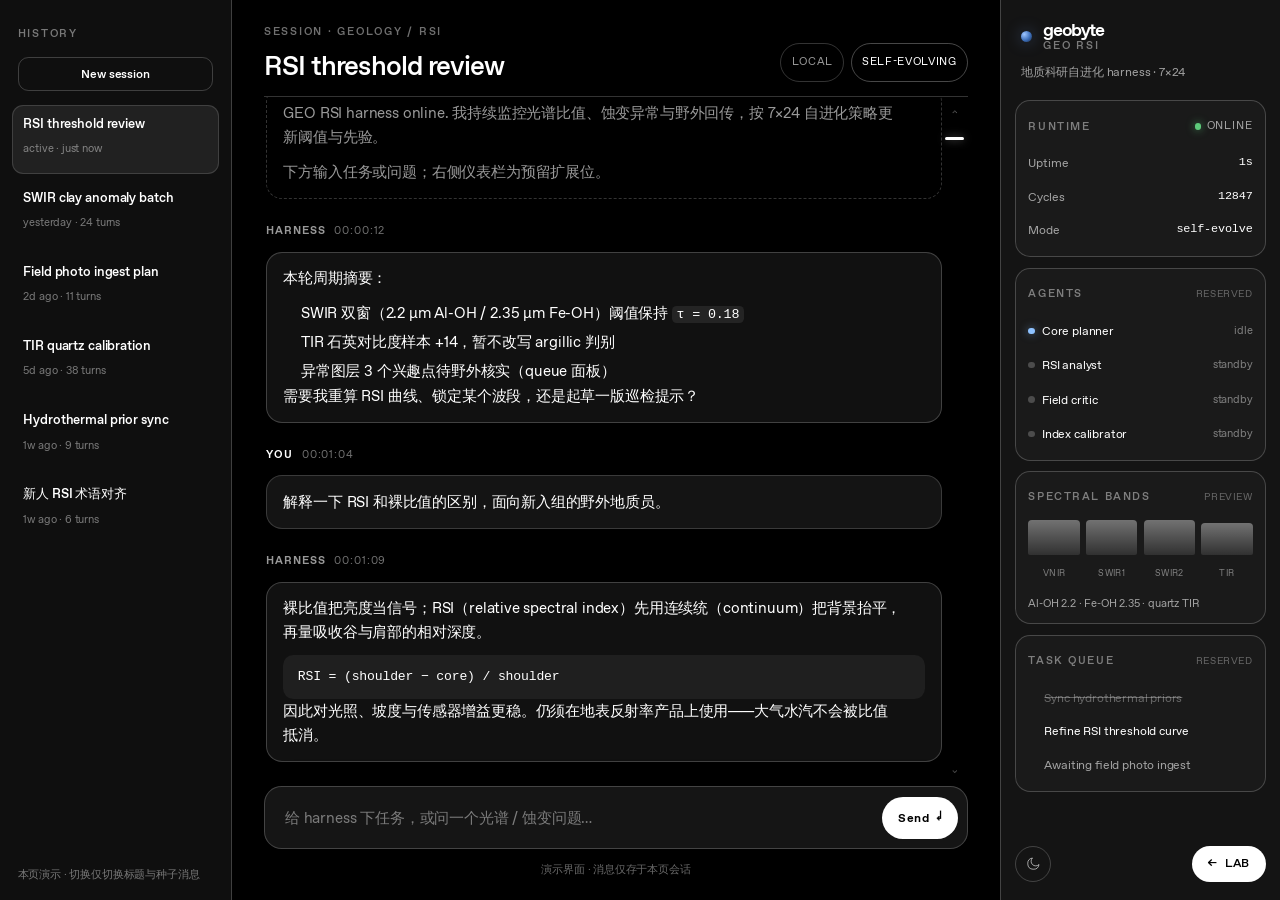
==== commit 0b9d83ba: "Rebuild GEO RSI as harness UI and refine Earth particles - Convert geo-rsi into a 7×24 self-evolving" ====
--- a/geo-rsi.html
+++ b/geo-rsi.html
@@ -1,106 +1,206 @@
 <!DOCTYPE html>
-<html lang="en" dir="ltr"><head><meta charset="utf-8"/><meta content="width=device-width, initial-scale=1" name="viewport"/>
+<html lang="zh-CN" dir="ltr"><head><meta charset="utf-8"/><meta content="width=device-width, initial-scale=1" name="viewport"/>
 <title>GEO RSI · Geobyte Lab</title>
-<meta content="GEO RSI, an interactive relative spectral index explorer for hydrothermal alteration mapping, built by the Geobyte lab." name="description"/>
+<meta content="GEO RSI — 面向地质科研的 7×24 自进化 harness 对话界面，Geobyte Lab。" name="description"/>
 <link href="assets/geobyte-mark.svg" rel="icon" type="image/svg+xml"/>
-<link data-precedence="next" href="_next/static/immutable/chunks/2d_e1vds64ouo.css" rel="stylesheet"/>
-<link data-precedence="next" href="_next/static/immutable/chunks/025xl3bqxvqx6.css" rel="stylesheet"/>
-<link data-precedence="next" href="_next/static/immutable/chunks/1iarv0m1jl2oe.css" rel="stylesheet"/>
-<link data-precedence="next" href="_next/static/immutable/chunks/1c3l7ofa-vr4e.css" rel="stylesheet"/>
-<link data-precedence="next" href="_next/static/immutable/chunks/011mcu7n6v7o0.css" rel="stylesheet"/>
-<link data-precedence="next" href="_next/static/immutable/chunks/0y9_y8-vlpmn1.css" rel="stylesheet"/>
+<link data-precedence="next" href="styles/2d_e1vds64ouo.css" rel="stylesheet"/>
+<link data-precedence="next" href="styles/025xl3bqxvqx6.css" rel="stylesheet"/>
+<link data-precedence="next" href="styles/1iarv0m1jl2oe.css" rel="stylesheet"/>
+<link data-precedence="next" href="styles/1c3l7ofa-vr4e.css" rel="stylesheet"/>
+<link data-precedence="next" href="styles/011mcu7n6v7o0.css" rel="stylesheet"/>
+<link data-precedence="next" href="styles/0y9_y8-vlpmn1.css" rel="stylesheet"/>
 <link href="local-effects.css" rel="stylesheet"/>
 </head>
 <body class="text-p1 text-primary-100 dark bg-background">
 <!--geobyte-theme-boot--><script>(function(){try{if(localStorage.getItem('geobyte-theme')==='light'){document.documentElement.classList.add('light');document.body.classList.remove('dark');document.body.classList.add('light');}}catch(e){}try{if(!matchMedia('(prefers-reduced-motion: reduce)').matches){var d=JSON.parse(sessionStorage.getItem('geobyte-page-cover'));if(d&&d.color&&Date.now()-(d.at||0)<4000){var p=document.createElement('div');p.id='geobyte-cover';p.style.cssText='position:fixed;inset:0;z-index:9999;background:'+d.color;document.body.appendChild(p);setTimeout(function(){if(p.parentNode)p.remove();},2500);}}}catch(e){}})();</script>
-<div class="rsi-shell">
-  <header class="rsi-top">
-    <a class="rsi-brand" href="index.html">
-      <span class="local-geobyte-wordmark">geobyte</span>
-    </a>
-    <div class="rsi-top-actions">
-      <button aria-label="Switch to light theme" class="local-theme-btn rsi-theme" id="themeBtn" type="button">
+
+<div class="harness-shell" id="harnessApp">
+  <!-- Right rail: reserved instrument panels -->
+  <aside class="harness-rail" aria-label="Harness instruments">
+    <div class="harness-rail-top">
+      <div class="harness-brand" id="rsiBadge">
+        <span class="harness-brand-mark" aria-hidden="true"></span>
+        <span class="harness-brand-text">
+          <strong class="local-geobyte-wordmark">geobyte</strong>
+          <span class="harness-brand-sub">GEO RSI</span>
+        </span>
+      </div>
+      <p class="harness-tagline">地质科研自进化 harness · 7×24</p>
+    </div>
+
+    <div class="harness-panels">
+      <section class="harness-panel" data-panel="runtime">
+        <header class="harness-panel-head">
+          <h2>Runtime</h2>
+          <span class="harness-live" aria-live="polite"><i></i> online</span>
+        </header>
+        <dl class="harness-kv">
+          <div><dt>Uptime</dt><dd id="statUptime">—</dd></div>
+          <div><dt>Cycles</dt><dd id="statCycles">—</dd></div>
+          <div><dt>Mode</dt><dd>self-evolve</dd></div>
+        </dl>
+      </section>
+
+      <section class="harness-panel" data-panel="agents">
+        <header class="harness-panel-head">
+          <h2>Agents</h2>
+          <span class="harness-panel-hint">reserved</span>
+        </header>
+        <ul class="harness-agent-list" id="agentList">
+          <li><span class="harness-dot active"></span><span>Core planner</span><em>idle</em></li>
+          <li><span class="harness-dot"></span><span>RSI analyst</span><em>standby</em></li>
+          <li><span class="harness-dot"></span><span>Field critic</span><em>standby</em></li>
+          <li><span class="harness-dot"></span><span>Index calibrator</span><em>standby</em></li>
+        </ul>
+      </section>
+
+      <section class="harness-panel" data-panel="bands">
+        <header class="harness-panel-head">
+          <h2>Spectral bands</h2>
+          <span class="harness-panel-hint">preview</span>
+        </header>
+        <div class="harness-band-bars" aria-hidden="true">
+          <div class="harness-bar" style="--h:72%"><span>VNIR</span></div>
+          <div class="harness-bar" style="--h:88%"><span>SWIR1</span></div>
+          <div class="harness-bar" style="--h:64%"><span>SWIR2</span></div>
+          <div class="harness-bar" style="--h:48%"><span>TIR</span></div>
+        </div>
+        <p class="harness-panel-foot">Al-OH 2.2 · Fe-OH 2.35 · quartz TIR</p>
+      </section>
+
+      <section class="harness-panel" data-panel="queue">
+        <header class="harness-panel-head">
+          <h2>Task queue</h2>
+          <span class="harness-panel-hint">reserved</span>
+        </header>
+        <ol class="harness-queue" id="taskQueue">
+          <li class="is-done">Sync hydrothermal priors</li>
+          <li class="is-active">Refine RSI threshold curve</li>
+          <li>Awaiting field photo ingest</li>
+        </ol>
+      </section>
+    </div>
+
+    <footer class="harness-rail-foot">
+      <button aria-label="Switch to light theme" class="local-theme-btn harness-theme" id="themeBtn" type="button">
         <svg aria-hidden="true" class="local-theme-icon-dark" fill="none" height="16" stroke="currentColor" stroke-width="1.5" viewbox="0 0 24 24" width="16"><path d="M21 12.8A8.5 8.5 0 1 1 11.2 3a6.6 6.6 0 0 0 9.8 9.8Z"></path></svg>
-        <svg aria-hidden="true" class="local-theme-icon-light" fill="none" height="16" stroke="currentColor" stroke-width="1.5" viewbox="0 0 24 24" width="16"><circle cx="12" cy="12" r="4.2"></circle><path d="M12 2.2v2.4M12 19.4v2.4M2.2 12h2.4M19.4 12h2.4M5.1 5.1l1.7 1.7M17.2 17.2l1.7 1.7M18.9 5.1l-1.7 1.7M6.8 17.2l-1.7 1.7"></path></svg>
+        <svg aria-hidden="true" class="local-theme-icon-light" fill="none" height="16" stroke="currentColor" stroke-width="1.5" viewbox="0 0 24 24" width="16"><circle cx="12" cy="12" r="4.2"></circle><path d="M12 2.2v2.4M12 19.4v2.4M2.2 12h2.4M19.2 12h2.4M5.1 5.1l1.7 1.7M17.2 17.2l1.7 1.7M18.9 5.1l-1.7 1.7M6.8 17.2l-1.7 1.7"></path></svg>
       </button>
-    <a aria-label="Back to the Geobyte lab page" class="rsi-back" data-geo-rsi-cover data-geo-rsi-anchor=".local-geo-rsi-cta" href="index.html">
-      <span aria-hidden="true">&larr;</span><span>Back to lab</span>
-    </a>
-  </header>
-
-  <main class="rsi-main">
-    <section class="rsi-hero">
-      <div class="rsi-hero-meta">
-        <p class="rsi-eyebrow">GEO / BYTE</p>
-        <h1 class="rsi-title" id="rsiBadge">GEO RSI</h1>
-        <p class="rsi-lede">A compact explorer for the <strong>relative spectral index</strong> we use to map
-          hydrothermal alteration from multispectral data. Move the bands, watch the response curve, read the
-          index the way our mineral-mapping group reads it.</p>
-        <ul class="rsi-tags">
-          <li>Remote sensing</li><li>Mineral mapping</li><li>SWIR · TIR</li><li>Open method</li>
-        </ul>
-      </div>
-      <div class="rsi-plot-wrap">
-        <canvas aria-label="Spectral response curve and computed RSI value" class="rsi-plot" height="420" width="640"></canvas>
-        <p class="rsi-readout"><span class="rsi-readout-label">RSI</span><span class="rsi-readout-value">0.00</span></p>
-      </div>
-    </section>
-
-    <section class="rsi-controls">
-      <article class="rsi-card">
-        <h2>Band response</h2>
-        <p class="rsi-note">Every slider scales one absorption feature. The curve is normalised reflectance,
-          so the shape is what matters, not the absolute level.</p>
-        <div class="rsi-sliders">
-          <label><span>Al-OH absorption 2.2 &micro;m</span><input max="100" min="0" step="1" type="range" value="62" data-rsi-key="clay"/></label>
-          <label><span>Fe-OH absorption 2.35 &micro;m</span><input max="100" min="0" step="1" type="range" value="28" data-rsi-key="fe"/></label>
-          <label><span>Quartz restlen (TIR contrast)</span><input max="100" min="0" step="1" type="range" value="41" data-rsi-key="quartz"/></label>
-          <label><span>Surface brightness</span><input max="100" min="5" step="1" type="range" value="70" data-rsi-key="gain"/></label>
-        </div>
-      </article>
-      <article class="rsi-card">
-        <h2>Definition</h2>
-        <pre class="rsi-formula">RSI = ( band_mean / band_peak )
-        - ( band shoulder / band peak )</pre>
-        <p class="rsi-note">Ratio of a reflectance shoulder to its absorption core. Positive peaks flag
-          argillic and phyllic halos; the value plotted above is the strongest feature in the window.</p>
-      </article>
-    </section>
-
-    <section class="rsi-table-wrap">
-      <h2>Window we map</h2>
-      <div class="table-scroll">
-        <table>
-          <caption class="sr-only">Spectral windows used by GEO RSI</caption>
-          <thead><tr><th scope="col">Window</th><th scope="col">Wavelength</th><th scope="col">Sensitivity</th><th scope="col">Reads as</th></tr></thead>
-          <tbody>
-            <tr><td>Visible</td><td>0.4 - 0.7 &micro;m</td><td>Iron oxide tint</td><td>Oxidised cap rocks</td></tr>
-            <tr><td>SWIR 1</td><td>1.55 - 1.75 &micro;m</td><td>Al-OH, Mg-OH</td><td>Clay alteration zones</td></tr>
-            <tr><td>SWIR 2</td><td>2.1 - 2.5 &micro;m</td><td>Carbonate, NH4</td><td>Distal propylitic</td></tr>
-            <tr><td>TIR</td><td>8 - 12 &micro;m</td><td>Quartz content</td><td>Silicification</td></tr>
-          </tbody>
-        </table>
-      </div>
-    </section>
-
-    <section class="rsi-notes">
-      <h2>Limitations, stated plainly</h2>
-      <div class="rsi-note-grid">
-        <p><strong>Atmosphere first.</strong> Ratios suppress illumination but not water vapour; run this on
-          surface-reflectance products, not raw radiance.</p>
-        <p><strong>Mixing is the norm.</strong> A pixel holding 30% clay still reads weak. Report the fraction,
-          not just the flag.</p>
-        <p><strong>Field check beats the plot.</strong> Every anomaly listed here has been walked or sampled
-          before it enters the map.</p>
-      </div>
-    </section>
+      <a class="harness-back" href="index.html" data-geo-rsi-cover data-geo-rsi-anchor=".local-geo-rsi-cta">
+        <span aria-hidden="true">←</span> Lab
+      </a>
+    </footer>
+  </aside>
+
+  <!-- Left: conversation history list -->
+  <aside class="harness-history" aria-label="Conversation history">
+    <div class="harness-history-head">
+      <p class="harness-history-label">History</p>
+      <button type="button" class="harness-new-session" id="newSessionBtn">New session</button>
+    </div>
+    <nav class="harness-history-list" id="historyList" aria-label="Past sessions">
+      <a class="harness-history-item is-active" href="#session-current" data-session="current" aria-current="page">
+        <span class="harness-history-title">RSI threshold review</span>
+        <span class="harness-history-meta">active · just now</span>
+      </a>
+      <a class="harness-history-item" href="#session-swir" data-session="swir">
+        <span class="harness-history-title">SWIR clay anomaly batch</span>
+        <span class="harness-history-meta">yesterday · 24 turns</span>
+      </a>
+      <a class="harness-history-item" href="#session-field" data-session="field">
+        <span class="harness-history-title">Field photo ingest plan</span>
+        <span class="harness-history-meta">2d ago · 11 turns</span>
+      </a>
+      <a class="harness-history-item" href="#session-tir" data-session="tir">
+        <span class="harness-history-title">TIR quartz calibration</span>
+        <span class="harness-history-meta">5d ago · 38 turns</span>
+      </a>
+      <a class="harness-history-item" href="#session-priors" data-session="priors">
+        <span class="harness-history-title">Hydrothermal prior sync</span>
+        <span class="harness-history-meta">1w ago · 9 turns</span>
+      </a>
+      <a class="harness-history-item" href="#session-glossary" data-session="glossary">
+        <span class="harness-history-title">新人 RSI 术语对齐</span>
+        <span class="harness-history-meta">1w ago · 6 turns</span>
+      </a>
+    </nav>
+    <p class="harness-history-foot">本页演示 · 切换仅切换标题与种子消息</p>
+  </aside>
+
+  <!-- Center: current conversation -->
+  <main class="harness-main">
+    <header class="harness-top">
+      <div class="harness-top-left">
+        <p class="harness-eyebrow" id="sessionEyebrow">session · geology / rsi</p>
+        <h1 class="harness-title" id="sessionTitle">RSI threshold review</h1>
+      </div>
+      <div class="harness-top-meta">
+        <span class="harness-chip">local</span>
+        <span class="harness-chip harness-chip-accent">self-evolving</span>
+      </div>
+    </header>
+
+    <div class="harness-body">
+      <div class="harness-chat" id="chatLog" role="log" aria-live="polite" aria-relevant="additions" aria-label="Harness conversation">
+        <article class="harness-msg system">
+          <div class="harness-msg-meta"><span class="harness-msg-role">system</span><time>boot</time></div>
+          <div class="harness-msg-body">
+            <p>GEO RSI harness online. 我持续监控光谱比值、蚀变异常与野外回传，按 7×24 自进化策略更新阈值与先验。</p>
+            <p class="harness-muted">下方输入任务或问题；右侧仪表栏为预留扩展位。</p>
+          </div>
+        </article>
+
+        <article class="harness-msg assistant">
+          <div class="harness-msg-meta"><span class="harness-msg-role">harness</span><time>00:00:12</time></div>
+          <div class="harness-msg-body">
+            <p>本轮周期摘要：</p>
+            <ul>
+              <li>SWIR 双窗（2.2 µm Al-OH / 2.35 µm Fe-OH）阈值保持 <code>τ = 0.18</code></li>
+              <li>TIR 石英对比度样本 +14，暂不改写 argillic 判别</li>
+              <li>异常图层 3 个兴趣点待野外核实（queue 面板）</li>
+            </ul>
+            <p>需要我重算 RSI 曲线、锁定某个波段，还是起草一版巡检提示？</p>
+          </div>
+        </article>
+
+        <article class="harness-msg user">
+          <div class="harness-msg-meta"><span class="harness-msg-role">you</span><time>00:01:04</time></div>
+          <div class="harness-msg-body">
+            <p>解释一下 RSI 和裸比值的区别，面向新入组的野外地质员。</p>
+          </div>
+        </article>
+
+        <article class="harness-msg assistant">
+          <div class="harness-msg-meta"><span class="harness-msg-role">harness</span><time>00:01:09</time></div>
+          <div class="harness-msg-body">
+            <p>裸比值把亮度当信号；RSI（relative spectral index）先用连续统（continuum）把背景抬平，再量吸收谷与肩部的相对深度。</p>
+            <pre class="harness-code">RSI = (shoulder − core) / shoulder</pre>
+            <p>因此对光照、坡度与传感器增益更稳。仍须在地表反射率产品上使用——大气水汽不会被比值抵消。</p>
+          </div>
+        </article>
+      </div>
+
+      <!-- Grok-style scrub: horizontal ticks; hover shows a fade-in label list -->
+      <aside class="harness-scrub" id="chatScrub" aria-label="Conversation scrubber">
+        <button type="button" class="harness-scrub-end" id="scrubUp" aria-label="Scroll to previous turn">⌃</button>
+        <div class="harness-scrub-track" id="scrubTrack" role="listbox" aria-label="User message positions"></div>
+        <div class="harness-scrub-pop" id="scrubPop" aria-hidden="true"></div>
+        <button type="button" class="harness-scrub-end" id="scrubDown" aria-label="Scroll to next turn">⌄</button>
+      </aside>
+    </div>
+
+    <form class="harness-composer" id="composer" autocomplete="off">
+      <label class="sr-only" for="composerInput">Message the harness</label>
+      <textarea id="composerInput" class="harness-input" rows="1" placeholder="给 harness 下任务，或问一个光谱 / 蚀变问题…"></textarea>
+      <button type="submit" class="harness-send" id="sendBtn">
+        <span>Send</span>
+        <span aria-hidden="true">↵</span>
+      </button>
+    </form>
+    <p class="harness-composer-hint">演示界面 · 消息仅存于本页会话</p>
   </main>
-
-  <footer class="rsi-foot">
-    <span>Geobyte Lab · GEO RSI</span>
-    <span>Illustrative tooling, not a clinical or commercial product</span>
-  </footer>
 </div>
+
 <script src="local-effects.js"></script>
 <script src="geo-rsi.js"></script>
 </body></html>
--- a/styles/2d_e1vds64ouo.css
+++ b/styles/2d_e1vds64ouo.css
@@ -0,0 +1,37 @@
+.factoryEditorial-module__7vhR2G__heroGrid{padding:calc(var(--sci-chapter-entry,64px) + clamp(24px, 2.5vw, 32px)) 0 0;grid-template-columns:minmax(0,1fr);place-items:start center;display:grid}.factoryEditorial-module__7vhR2G__heroCopy{text-align:center;width:100%;min-width:0;max-width:910px}.factoryEditorial-module__7vhR2G__heroTitle{font-size:var(--type-h2-size);line-height:var(--type-h2-line);letter-spacing:var(--type-h2-track);font-weight:var(--type-h2-weight);text-wrap:balance;--type-h2-size:clamp(34px, 4.75vw, 58px);--type-h2-line:1.1;--type-h2-weight:var(--font-weight-normal);color:var(--sci-blue-800)}.factoryEditorial-module__7vhR2G__heroCopy .factoryEditorial-module__7vhR2G__heroLead,.factoryEditorial-module__7vhR2G__chapterHeader>p{font-size:var(--type-p1-size);line-height:var(--type-p1-line);letter-spacing:var(--type-p1-track);font-weight:var(--type-p1-weight);text-wrap:pretty}.factoryEditorial-module__7vhR2G__heroCopy .factoryEditorial-module__7vhR2G__heroLead{max-width:650px;color:var(--color-primary-100);margin-inline:auto;margin-top:25px!important}.factoryEditorial-module__7vhR2G__section{--sci-chapter-heading-entry:var(--factory-section-space,80px);--sci-subsection-entry:var(--factory-section-space,80px);padding-bottom:0}@media screen{.factoryEditorial-module__7vhR2G__section[data-story-transition=architecture]{margin-bottom:var(--sci-section-gap,40px);border-bottom:0}}.factoryEditorial-module__7vhR2G__evidence{--component-container-max-width:var(--sci-width);--component-container-gutter:0px;width:calc(100% - var(--sci-gutter) * 2);padding-top:clamp(40px,5vw,72px)}.factoryEditorial-module__7vhR2G__capabilityFigure{text-align:left;width:min(100%,910px);min-width:0;margin:clamp(24px,3vw,40px) auto 0}.factoryEditorial-module__7vhR2G__chapterHeader{max-width:760px;padding:var(--sci-chapter-content-gap,32px) 0 var(--factory-content-space,40px);text-align:center;gap:18px;margin-inline:auto;display:grid}.factoryEditorial-module__7vhR2G__chapterHeader>p{max-width:830px;color:var(--color-primary-100)}.factoryEditorial-module__7vhR2G__referenceWorkflow{width:100%;min-width:0}.factoryEditorial-module__7vhR2G__diagramHeader{width:100%;margin:0 auto var(--factory-content-space,40px);text-align:center}.factoryEditorial-module__7vhR2G__diagramHeader p{font-size:var(--type-p1-size);line-height:var(--type-p1-line);letter-spacing:var(--type-p1-track);font-weight:var(--type-p1-weight);max-width:760px;margin:var(--sci-chapter-content-gap,32px) auto 0;color:var(--color-text-secondary);text-wrap:pretty}.factoryEditorial-module__7vhR2G__building{padding-bottom:var(--sci-chapter-exit,clamp(52px, 6vw, 88px))}
+.CodeBlock-module__omZ69a__syntaxHighlight .hljs-keyword{color:var(--color-syntax-keyword,var(--color-syntax-keyword))}.CodeBlock-module__omZ69a__syntaxHighlight .hljs-number{color:var(--color-syntax-data,var(--color-syntax-data))}.CodeBlock-module__omZ69a__syntaxHighlight .hljs-string{color:var(--color-syntax-string,var(--color-syntax-string))}.CodeBlock-module__omZ69a__syntaxHighlight .hljs-comment{color:var(--color-syntax-comment,var(--color-syntax-comment))}.CodeBlock-module__omZ69a__syntaxHighlight .hljs-variable{color:var(--color-syntax-variable,var(--color-syntax-variable))}.CodeBlock-module__omZ69a__syntaxHighlight .hljs-title.function_{color:var(--color-syntax-function,var(--color-syntax-function))}.CodeBlock-module__omZ69a__syntaxHighlight .hljs-params{color:var(--color-syntax-string,var(--color-syntax-string))}.CodeBlock-module__omZ69a__syntaxHighlight .hljs-punctuation{color:var(--color-syntax-operator,var(--color-syntax-operator))}.CodeBlock-module__omZ69a__syntaxHighlight .hljs-built_in{color:var(--color-syntax-function,var(--color-syntax-function))}
+.FactoryFurtherReading-module__6XgrCq__section{scroll-margin-top:calc(var(--spacing) * 8);container:factory-further-reading/inline-size}.FactoryFurtherReading-module__6XgrCq__playCue{color:#fff;background:#0000007a}.FactoryFurtherReading-module__6XgrCq__section .FactoryFurtherReading-module__6XgrCq__reading{margin:32px auto 0}.FactoryFurtherReading-module__6XgrCq__metadata>*{text-box-trim:trim-both;text-box-edge:cap alphabetic}.FactoryFurtherReading-module__6XgrCq__featured:hover h4,.FactoryFurtherReading-module__6XgrCq__resourceLink:hover .FactoryFurtherReading-module__6XgrCq__resourceTitle{text-underline-offset:4px;text-decoration:underline}.FactoryFurtherReading-module__6XgrCq__featured:focus-visible,.FactoryFurtherReading-module__6XgrCq__resourceLink:focus-visible,.FactoryFurtherReading-module__6XgrCq__readMore:focus-visible{outline:2px solid var(--color-ring);outline-offset:4px}@container factory-further-reading (max-width:640px){.FactoryFurtherReading-module__6XgrCq__heading{margin-bottom:32px}.FactoryFurtherReading-module__6XgrCq__featured{gap:calc(var(--spacing) * 6);grid-template-columns:minmax(0,1fr);padding-right:0}.FactoryFurtherReading-module__6XgrCq__thumbnail{border-radius:5px 5px 0 0}.FactoryFurtherReading-module__6XgrCq__featuredCopy{padding:0 24px 24px}.FactoryFurtherReading-module__6XgrCq__section .FactoryFurtherReading-module__6XgrCq__reading{margin-top:calc(var(--spacing) * 4)}.FactoryFurtherReading-module__6XgrCq__resourceLink{gap:calc(var(--spacing) * 2);padding:calc(var(--spacing) * 6) 0;grid-template-columns:minmax(0,1fr)}.FactoryFurtherReading-module__6XgrCq__metadata{gap:var(--spacing) calc(var(--spacing) * 4);flex-wrap:wrap;padding-top:0;line-height:1.6;display:flex}.FactoryFurtherReading-module__6XgrCq__metadata>*{text-box-trim:none}}@media (max-width:767px){.FactoryFurtherReading-module__6XgrCq__section{margin-top:80px}.FactoryFurtherReading-module__6XgrCq__heading h3{font-size:var(--factory-subtitle-size,26px)}}
+.ui-module__PtZzUa__segmentedControl{--segment-size:32px;--segment-radius:8px;--segment-gutter:12px;--segment-font-size:14px;max-width:100%;min-height:var(--segment-size);border-radius:var(--segment-radius);background:var(--segmented-control-background,color-mix(in srgb, var(--sci-blue-800,#000944) 7%, transparent));font-family:var(--font-sans,inherit);font-size:var(--segment-font-size);scrollbar-width:none;flex-wrap:nowrap;gap:2px;padding:2px;font-weight:600;display:inline-flex;overflow-x:auto}.ui-module__PtZzUa__segmentedControl[data-size=sm]{--segment-size:28px;--segment-gutter:10px}.ui-module__PtZzUa__segmentedControl[data-size=lg]{--segment-size:36px}.ui-module__PtZzUa__segmentedControl[data-size=xl]{--segment-size:40px;--segment-radius:10px;--segment-gutter:14px}.ui-module__PtZzUa__segmentedControl[data-size="2xl"]{--segment-size:44px;--segment-radius:12px;--segment-gutter:16px;--segment-font-size:16px}.ui-module__PtZzUa__segmentedControl[data-block]{width:100%;display:flex}.ui-module__PtZzUa__segmentedControl[data-block] .ui-module__PtZzUa__segmentedOption{flex:1 1 0}.ui-module__PtZzUa__segmentedControl[data-pill]{--segment-radius:999px}.ui-module__PtZzUa__segmentedControl[data-variant=ghost]{background:0 0}.ui-module__PtZzUa__segmentedOption{cursor:pointer;flex:none;display:flex;position:relative}.ui-module__PtZzUa__segmentedInput{clip-path:inset(50%);white-space:nowrap;width:1px;height:1px;margin:-1px;position:absolute;overflow:hidden}.ui-module__PtZzUa__segmentedLabel{width:100%;min-height:calc(var(--segment-size) - 4px);padding-inline:var(--segment-gutter);border-radius:max(0px, calc(var(--segment-radius) - 2px));color:var(--color-text-secondary,var(--sci-blue-800,#000944));text-align:center;white-space:nowrap;justify-content:center;align-items:center;line-height:1.25;transition:background-color .15s,color .15s;display:flex}.ui-module__PtZzUa__segmentedInput:checked+.ui-module__PtZzUa__segmentedLabel{background:var(--segmented-control-thumb-background,var(--color-surface,white));color:var(--color-text-emphasis,var(--color-text,#000944));box-shadow:0 1px 3px #00094414}.ui-module__PtZzUa__segmentedInput:focus-visible+.ui-module__PtZzUa__segmentedLabel{outline:2px solid var(--color-ring,var(--sci-blue-800,#000944));outline-offset:-2px}.ui-module__PtZzUa__segmentedOption[data-disabled]{cursor:not-allowed;opacity:.5}@media (hover:hover) and (pointer:fine){.ui-module__PtZzUa__segmentedOption[data-state=off]:not([data-disabled]):hover .ui-module__PtZzUa__segmentedLabel{background:color-mix(in srgb, var(--sci-blue-800,#000944) 6%, transparent);color:var(--color-text,#000944)}}@media (prefers-reduced-motion:reduce){.ui-module__PtZzUa__segmentedLabel{transition:none}}
+.FactorySectionNavigation-module__U0f4la__navigation{z-index:20;width:fit-content;max-width:calc(100% - var(--sci-gutter,20px) * 2);overscroll-behavior-x:contain;scrollbar-width:none;border:1px solid var(--color-border);background:var(--color-surface);border-radius:999px;justify-content:start;gap:4px;margin:160px auto 0;padding:3px;display:flex;position:sticky;top:12px;overflow-x:auto}.FactorySectionNavigation-module__U0f4la__navigation a{min-height:40px;color:var(--color-text-emphasis);border-radius:999px;flex:none;align-items:center;gap:4px;padding:8px 16px;font-size:14px;line-height:1.4;text-decoration:none;display:flex}.FactorySectionNavigation-module__U0f4la__navigation a span{font-variant-numeric:tabular-nums;direction:ltr;unicode-bidi:isolate}.FactorySectionNavigation-module__U0f4la__navigation a span:after{content:"."}.FactorySectionNavigation-module__U0f4la__navigation a[aria-current],.FactorySectionNavigation-module__U0f4la__navigation a:hover{background:var(--color-surface-tertiary);color:var(--color-text-emphasis)}.FactorySectionNavigation-module__U0f4la__navigation a:focus-visible{outline:2px solid var(--color-brand-blue-500);outline-offset:-2px}.FactorySectionNavigation-module__U0f4la__page :is([id=the-defense-factory],[id=openai-case-study],[id=getting-started]),.FactorySectionNavigation-module__U0f4la__page.FactorySectionNavigation-module__U0f4la__page [id=factory-infrastructure]:target{scroll-margin-top:88px}.FactorySectionNavigation-module__U0f4la__page.FactorySectionNavigation-module__U0f4la__page [id=reference-architecture]:target{scroll-margin-top:calc(88px - var(--sci-chapter-heading-entry,0px))}@media (max-width:767px){.FactorySectionNavigation-module__U0f4la__navigation{margin-top:80px;top:8px}.FactorySectionNavigation-module__U0f4la__navigation a{padding:8px 12px;font-size:13px}}@media print{.FactorySectionNavigation-module__U0f4la__navigation{display:none}}
+.FactoryPlaybookCta-module__OyT3CG__pageClosingLayout #scientific-response{border-bottom:0;padding-bottom:0}.FactoryPlaybookCta-module__OyT3CG__section{margin-top:var(--factory-section-space,80px);scroll-margin-top:64px;container:factory-cta/inline-size}.FactoryPlaybookCta-module__OyT3CG__heading{margin:0 auto var(--factory-content-space,40px)}.FactoryPlaybookCta-module__OyT3CG__heading h2{--type-h2-size:var(--factory-title-size,64px);--type-h2-line:1.05;--type-h2-weight:var(--font-weight-normal);--type-h2-track:-.02em}.FactoryPlaybookCta-module__OyT3CG__heading .FactoryPlaybookCta-module__OyT3CG__introduction{margin:16px auto 0}.FactoryPlaybookCta-module__OyT3CG__step{grid-template-rows:subgrid;grid-row:span 3}.FactoryPlaybookCta-module__OyT3CG__copyTitle{font-size:var(--factory-copy-title-size,22px)}.FactoryPlaybookCta-module__OyT3CG__actionGroup{min-height:94px}.FactoryPlaybookCta-module__OyT3CG__action{background:var(--color-primary-100);height:auto;min-height:44px;color:var(--color-secondary-100);white-space:normal;border-radius:999px;gap:12px;padding:12px 20px;font-size:14px;line-height:20px}.FactoryPlaybookCta-module__OyT3CG__action:hover{background:var(--color-primary-80)}.FactoryPlaybookCta-module__OyT3CG__action:focus-visible{outline:2px solid var(--color-ring);outline-offset:4px}.FactoryPlaybookCta-module__OyT3CG__action:disabled{background:var(--color-surface-tertiary);color:var(--color-text-secondary);opacity:1;cursor:not-allowed}.FactoryPlaybookCta-module__OyT3CG__connector{top:calc(50% - 8px);width:16px;height:16px;color:var(--color-text-secondary);position:absolute;inset-inline-end:-25px}.FactoryPlaybookCta-module__OyT3CG__connector:is(:lang(ae),:lang(ar),:lang(arc),:lang(bcc),:lang(bqi),:lang(ckb),:lang(dv),:lang(fa),:lang(glk),:lang(he),:lang(ku),:lang(mzn),:lang(nqo),:lang(pnb),:lang(ps),:lang(sd),:lang(ug),:lang(ur),:lang(yi)){transform:scaleX(-1)}.FactoryPlaybookCta-module__OyT3CG__section .FactoryPlaybookCta-module__OyT3CG__customer{margin-top:64px}@container factory-cta (max-width:760px){.FactoryPlaybookCta-module__OyT3CG__heading{text-align:start;margin-bottom:32px}.FactoryPlaybookCta-module__OyT3CG__steps{grid-template-columns:minmax(0,1fr);gap:48px}.FactoryPlaybookCta-module__OyT3CG__step{grid-row:auto;grid-template-rows:auto 1fr auto;padding:24px}.FactoryPlaybookCta-module__OyT3CG__actionGroup{min-height:0}.FactoryPlaybookCta-module__OyT3CG__section .FactoryPlaybookCta-module__OyT3CG__customer{text-align:start;margin-top:32px}.FactoryPlaybookCta-module__OyT3CG__connector{top:calc(100% + 16px);inset-inline-end:calc(50% - 8px);transform:rotate(90deg)}.FactoryPlaybookCta-module__OyT3CG__connector:is(:lang(ae),:lang(ar),:lang(arc),:lang(bcc),:lang(bqi),:lang(ckb),:lang(dv),:lang(fa),:lang(glk),:lang(he),:lang(ku),:lang(mzn),:lang(nqo),:lang(pnb),:lang(ps),:lang(sd),:lang(ug),:lang(ur),:lang(yi)){top:calc(100% + 16px);inset-inline-end:calc(50% - 8px);transform:rotate(90deg)}}@media (max-width:767px){.FactoryPlaybookCta-module__OyT3CG__heading h2{--type-h2-size:var(--factory-title-size,36px);--type-h2-line:1.12}}@media print{.FactoryPlaybookCta-module__OyT3CG__section{margin-inline:0;-moz-column-break-inside:avoid;break-inside:avoid;width:100%;margin-top:48px;margin-bottom:0}}
+.ArchitectureTypes-module__3dw8rq__srOnly{clip-path:inset(50%);white-space:nowrap;border:0;width:1px;height:1px;padding:0;position:absolute;overflow:hidden}
+.Popover-module__8VsZRG__popoverEnterExitAnimations{transition-timing-function:var(--transition-timing-function-primary);--popover-enter-animation-name:enter;--popover-exit-animation-name:exit}.Popover-module__8VsZRG__popoverEnterExitAnimations[data-state=open]{--tw-enter-opacity:initial;--tw-enter-scale:initial;--tw-enter-rotate:initial;--tw-enter-translate-x:initial;--tw-enter-translate-y:initial;--tw-duration:var(--transition-duration-long,.4s);transition-duration:var(--transition-duration-long,.4s);transition-duration:var(--transition-duration-long);animation-name:Popover-module__8VsZRG__enter;animation-duration:.4s;animation-name:var(--popover-enter-animation-name)}.Popover-module__8VsZRG__popoverEnterExitAnimations[data-state=open][data-side=bottom]{--tw-enter-opacity:0;--tw-enter-translate-y:-.5rem}.Popover-module__8VsZRG__popoverEnterExitAnimations[data-state=open][data-side=top]{--tw-enter-opacity:0;--tw-enter-translate-y:.5rem}.Popover-module__8VsZRG__popoverEnterExitAnimations[data-state=open][data-side=left]{--tw-enter-opacity:0;--tw-enter-translate-x:.5rem}.Popover-module__8VsZRG__popoverEnterExitAnimations[data-state=open][data-side=right]{--tw-enter-opacity:0;--tw-enter-translate-x:-.5rem}.Popover-module__8VsZRG__popoverEnterExitAnimations[data-state=closed]{--tw-exit-opacity:initial;--tw-exit-scale:initial;--tw-exit-rotate:initial;--tw-exit-translate-x:initial;--tw-exit-translate-y:initial;--tw-duration:var(--transition-duration-short,.2s);transition-duration:var(--transition-duration-short,.2s);transition-duration:var(--transition-duration-short);animation-name:Popover-module__8VsZRG__exit;animation-duration:.2s;animation-name:var(--popover-exit-animation-name)}.Popover-module__8VsZRG__popoverEnterExitAnimations[data-state=closed][data-side=bottom]{--tw-exit-opacity:0;--tw-exit-translate-y:-.5rem}.Popover-module__8VsZRG__popoverEnterExitAnimations[data-state=closed][data-side=top]{--tw-exit-opacity:0;--tw-exit-translate-y:.5rem}.Popover-module__8VsZRG__popoverEnterExitAnimations[data-state=closed][data-side=left]{--tw-exit-opacity:0;--tw-exit-translate-x:.5rem}.Popover-module__8VsZRG__popoverEnterExitAnimations[data-state=closed][data-side=right]{--tw-exit-opacity:0;--tw-exit-translate-x:-.5rem}@property --tw-duration{syntax:"*";inherits:false}
+.ArchitectureToggletip-module__uaZ1Ka__trigger{min-width:0;min-height:24px;color:inherit;font:inherit;text-align:left;text-decoration-line:underline;text-decoration-style:dotted;-webkit-text-decoration-color:var(--lightningcss-light,#8f8f8f)var(--lightningcss-dark,var(--color-text-tertiary,var(--color-primary-solid-60)));text-decoration-color:var(--lightningcss-light,#8f8f8f)var(--lightningcss-dark,var(--color-text-tertiary,var(--color-primary-solid-60)));text-underline-offset:4px;cursor:pointer;pointer-events:auto;background:0 0;border:0;border-radius:2px;margin:-2px 0;padding:2px 0}.ArchitectureToggletip-module__uaZ1Ka__trigger>strong{font:inherit}.ArchitectureToggletip-module__uaZ1Ka__trigger:hover,.ArchitectureToggletip-module__uaZ1Ka__trigger[aria-expanded=true]{text-decoration-style:solid;text-decoration-color:currentColor}.ArchitectureToggletip-module__uaZ1Ka__trigger:focus-visible,.ArchitectureToggletip-module__uaZ1Ka__close:focus-visible,.ArchitectureToggletip-module__uaZ1Ka__links a:focus-visible{outline-offset:4px;outline:2px solid}.ArchitectureToggletip-module__uaZ1Ka__panel{box-sizing:border-box;width:min(328px,100vw - 24px);min-width:0;max-height:min(calc(100dvh - 24px), var(--radix-popover-content-available-height));overscroll-behavior:contain;border:1px solid var(--lightningcss-light,#cdcdcd)var(--lightningcss-dark,var(--color-border,var(--color-primary-12)));background:var(--lightningcss-light,#fff)var(--lightningcss-dark,var(--color-surface-secondary,var(--color-primary-solid-4)));color:var(--lightningcss-light,#000)var(--lightningcss-dark,var(--color-text-emphasis,var(--color-primary-100)));font-family:var(--font-sans);text-align:left;overflow-wrap:anywhere;pointer-events:auto;border-radius:12px;margin:0;padding:20px;overflow:auto;box-shadow:0 8px 28px var(--lightningcss-light,#0000001f)var(--lightningcss-dark,#00000073)}.ArchitectureToggletip-module__uaZ1Ka__panel:focus-visible{outline-offset:-1px;outline:1px solid}.ArchitectureToggletip-module__uaZ1Ka__panel[role=dialog][data-state=open]{animation-name:ArchitectureToggletip-module__uaZ1Ka__panel-enter}.ArchitectureToggletip-module__uaZ1Ka__panel[role=dialog][data-state=closed]{animation-name:ArchitectureToggletip-module__uaZ1Ka__panel-exit}@keyframes ArchitectureToggletip-module__uaZ1Ka__panel-enter{0%{opacity:var(--tw-enter-opacity,1);transform:translate3d(var(--tw-enter-translate-x,0), var(--tw-enter-translate-y,0), 0)}}@keyframes ArchitectureToggletip-module__uaZ1Ka__panel-exit{to{opacity:var(--tw-exit-opacity,1);transform:translate3d(var(--tw-exit-translate-x,0), var(--tw-exit-translate-y,0), 0)}}.ArchitectureToggletip-module__uaZ1Ka__panelHeader{align-items:flex-start;gap:12px;display:flex}.ArchitectureToggletip-module__uaZ1Ka__panelHeader>h4{color:inherit;font-size:15px;font-weight:var(--font-weight-medium);flex:1;margin:0;line-height:1.5}.ArchitectureToggletip-module__uaZ1Ka__close{width:28px;height:28px;color:var(--lightningcss-light,#5d5d5d)var(--lightningcss-dark,var(--color-text-secondary,var(--color-primary-solid-80)));font:inherit;cursor:pointer;background:0 0;border:0;border-radius:50%;flex:0 0 28px;justify-content:center;align-items:center;margin:-3px -4px 0 0;padding:0;font-size:22px;line-height:1;display:flex}.ArchitectureToggletip-module__uaZ1Ka__close:hover{background:var(--lightningcss-light,#f5f5f5)var(--lightningcss-dark,var(--color-surface-tertiary,var(--color-primary-solid-12)));color:var(--lightningcss-light,#000)var(--lightningcss-dark,var(--color-text-emphasis,var(--color-primary-100)))}.ArchitectureToggletip-module__uaZ1Ka__panel .ArchitectureToggletip-module__uaZ1Ka__description{color:var(--lightningcss-light,#5d5d5d)var(--lightningcss-dark,var(--color-text-secondary,var(--color-primary-solid-80)));margin:12px 0 0;font-size:14px;line-height:1.6}.ArchitectureToggletip-module__uaZ1Ka__panel .ArchitectureToggletip-module__uaZ1Ka__links{flex-direction:column;align-items:flex-start;gap:8px;margin:16px 0 0;padding:0;font-size:14px;line-height:1.6;list-style:none;display:flex}.ArchitectureToggletip-module__uaZ1Ka__links a{color:inherit;text-underline-offset:3px;border-radius:2px;padding-block:2px;text-decoration:underline;display:inline-block}.ArchitectureToggletip-module__uaZ1Ka__panel .ArchitectureToggletip-module__uaZ1Ka__origin{color:var(--lightningcss-light,#5d5d5d)var(--lightningcss-dark,var(--color-text-secondary,var(--color-primary-solid-80)));margin:4px 0 0;font-size:12px;line-height:1.5}.ArchitectureToggletip-module__uaZ1Ka__links .ArchitectureToggletip-module__uaZ1Ka__description{margin-top:6px}.ArchitectureToggletip-module__uaZ1Ka__links li+li:has(.ArchitectureToggletip-module__uaZ1Ka__description){border-top:1px solid var(--lightningcss-light,#dedede)var(--lightningcss-dark,var(--color-border,var(--color-primary-12)));margin-top:8px;padding-top:12px}@media (pointer:coarse){.ArchitectureToggletip-module__uaZ1Ka__trigger{min-height:40px}.ArchitectureToggletip-module__uaZ1Ka__close{flex-basis:40px;width:40px;height:40px}.ArchitectureToggletip-module__uaZ1Ka__links a{padding-block:8px}}@media print{.ArchitectureToggletip-module__uaZ1Ka__trigger{text-decoration:none}.ArchitectureToggletip-module__uaZ1Ka__panel{display:none}}
+.ArchitectureAnnotation-module__kWCCQG__trigger{min-height:24px;color:inherit;font:inherit;text-align:inherit;text-underline-offset:4px;cursor:pointer;background:0 0;border:0;border-radius:2px;margin:-2px 0;padding:2px 0;-webkit-text-decoration:underline dotted var(--lightningcss-light,#c2c2c2)var(--lightningcss-dark,#717171);text-decoration:underline dotted var(--lightningcss-light,#c2c2c2)var(--lightningcss-dark,#717171);text-decoration-thickness:1px}.ArchitectureAnnotation-module__kWCCQG__trigger:hover,.ArchitectureAnnotation-module__kWCCQG__trigger[aria-expanded=true]{text-decoration-color:var(--lightningcss-light,#929292)var(--lightningcss-dark,#a0a0a0)}.ArchitectureAnnotation-module__kWCCQG__trigger:focus-visible{outline:2px solid var(--color-ring,#0169cc);outline-offset:4px}.ArchitectureAnnotation-module__kWCCQG__panel{box-sizing:border-box;width:min(340px,100vw - 32px);min-width:0;max-height:min(calc(100dvh - 32px), var(--radix-popover-content-available-height));overscroll-behavior:contain;background:var(--lightningcss-light,#fff)var(--lightningcss-dark,var(--color-surface-secondary,#242424));color:var(--lightningcss-light,#181818)var(--lightningcss-dark,var(--color-text-emphasis,#f1f1f1));font-family:var(--font-sans);text-align:start;overflow-wrap:anywhere;border:1px solid var(--lightningcss-light,#dedede)var(--lightningcss-dark,#474747);border-radius:10px;padding:22px;overflow:auto;box-shadow:0 12px 40px var(--lightningcss-light,#00000026)var(--lightningcss-dark,#0006)}.ArchitectureAnnotation-module__kWCCQG__panel[data-state]{animation:none}.ArchitectureAnnotation-module__kWCCQG__panel[data-state=closed]{display:none}.ArchitectureAnnotation-module__kWCCQG__panel:focus-visible{outline-offset:-1px;outline:1px solid}.ArchitectureAnnotation-module__kWCCQG__panel .ArchitectureAnnotation-module__kWCCQG__description{color:inherit;margin:14px 0 0;font-size:14px;line-height:1.65}.ArchitectureAnnotation-module__kWCCQG__panel .ArchitectureAnnotation-module__kWCCQG__origin{color:var(--lightningcss-light,#646464)var(--lightningcss-dark,#bcbcbc);margin:8px 0 0;font-size:12px;line-height:1.5}.ArchitectureAnnotation-module__kWCCQG__panel .ArchitectureAnnotation-module__kWCCQG__links{gap:10px;margin:16px 0 0;padding:0;font-size:14px;list-style:none;display:grid}.ArchitectureAnnotation-module__kWCCQG__content>:first-child{margin-top:0}.ArchitectureAnnotation-module__kWCCQG__links a:focus-visible{outline:2px solid var(--color-ring,#0169cc);outline-offset:3px}@media (pointer:coarse){.ArchitectureAnnotation-module__kWCCQG__trigger{min-height:40px}}@media print{.ArchitectureAnnotation-module__kWCCQG__trigger{text-decoration:none}.ArchitectureAnnotation-module__kWCCQG__panel{display:none}}
+.ReferenceArchitectureDiagram-module__USP2FW__figure{--reference-ink:var(--lightningcss-light,#181818)var(--lightningcss-dark,var(--color-text-emphasis,var(--color-primary-100)));--reference-secondary:var(--lightningcss-light,#626262)var(--lightningcss-dark,var(--color-text-secondary,var(--color-primary-solid-80)));--reference-line:var(--lightningcss-light,#8f8f8f)var(--lightningcss-dark,var(--color-primary-solid-60));--reference-surface:var(--lightningcss-light,#fff)var(--lightningcss-dark,var(--color-surface,var(--color-background)));--reference-panel:var(--lightningcss-light,#f7f7f8)var(--lightningcss-dark,var(--color-surface-secondary,var(--color-primary-solid-4)));--reference-border:var(--lightningcss-light,#dedede)var(--lightningcss-dark,var(--color-border,var(--color-primary-12)));min-width:0;font-family:var(--font-sans);margin:0;container-type:inline-size}.ReferenceArchitectureDiagram-module__USP2FW__figure,.ReferenceArchitectureDiagram-module__USP2FW__figure *{box-sizing:border-box}.ReferenceArchitectureDiagram-module__USP2FW__descriptionPanel{border:1px solid var(--reference-border);background:var(--reference-panel);text-align:left;border-bottom:0;border-radius:8px 8px 0 0;padding:24px 32px}.ReferenceArchitectureDiagram-module__USP2FW__figure .ReferenceArchitectureDiagram-module__USP2FW__descriptionCopy{font-size:var(--type-p1-size);line-height:var(--type-p1-line);letter-spacing:var(--type-p1-track);font-weight:var(--type-p1-weight);text-wrap:pretty;color:var(--color-primary-100);margin:0}.ReferenceArchitectureDiagram-module__USP2FW__viewport{overscroll-behavior-x:contain;border:1px solid var(--reference-border);background:var(--reference-surface);scrollbar-color:var(--lightningcss-light,#a5a5a5)var(--lightningcss-dark,var(--color-primary-solid-44)) var(--lightningcss-light,#f4f4f4)var(--lightningcss-dark,var(--reference-panel));scrollbar-width:thin;border-radius:0 0 8px 8px;width:100%;min-width:0;max-width:100%;overflow:auto}.ReferenceArchitectureDiagram-module__USP2FW__viewport:focus-visible{outline:2px solid var(--color-ring,#0169cc);outline-offset:3px}.ReferenceArchitectureDiagram-module__USP2FW__canvas{width:100%;min-width:1080px;color:var(--reference-ink);background-image:radial-gradient(var(--lightningcss-light,#dcdcdc)var(--lightningcss-dark,var(--color-border,var(--color-primary-12))) .75px, transparent .75px);background-position:3px 3px;background-size:8px 8px;position:relative}.ReferenceArchitectureDiagram-module__USP2FW__connections{pointer-events:none;width:100%;height:100%;position:absolute;inset:0;overflow:visible}.ReferenceArchitectureDiagram-module__USP2FW__connection,.ReferenceArchitectureDiagram-module__USP2FW__arrow{fill:none;stroke:var(--reference-line);stroke-width:1.25px;stroke-linecap:round;stroke-linejoin:miter}.ReferenceArchitectureDiagram-module__USP2FW__divider{fill:none;stroke:var(--lightningcss-light,#e1e1e1)var(--lightningcss-dark,var(--color-border-subtle,var(--color-primary-12)));stroke-width:1px}.ReferenceArchitectureDiagram-module__USP2FW__junction{fill:var(--reference-line)}.ReferenceArchitectureDiagram-module__USP2FW__laneTitle{width:33.3333%;color:var(--reference-secondary);font:13px/1.5 var(--font-mono);text-align:center;margin:0;position:absolute;top:28px;left:0}.ReferenceArchitectureDiagram-module__USP2FW__labelSurface{background:var(--reference-surface);padding:0 4px;display:inline-block}.ReferenceArchitectureDiagram-module__USP2FW__node,.ReferenceArchitectureDiagram-module__USP2FW__environment{position:absolute}.ReferenceArchitectureDiagram-module__USP2FW__environment{border:1px dashed var(--lightningcss-light,#a1a1a1)var(--lightningcss-dark,var(--color-primary-solid-44));border-radius:8px}.ReferenceArchitectureDiagram-module__USP2FW__environmentHeading{background:var(--reference-surface);border-radius:7px 7px 0 0;gap:4px;padding:12px 16px 0;display:grid}.ReferenceArchitectureDiagram-module__USP2FW__environmentHeading>p{color:var(--reference-secondary);font:13px/1.5 var(--font-mono);margin:0}.ReferenceArchitectureDiagram-module__USP2FW__environmentSubheading{color:var(--reference-secondary);flex-wrap:wrap;justify-content:space-between;align-items:baseline;gap:2px 10px;font-size:13px;line-height:1.5;display:flex}.ReferenceArchitectureDiagram-module__USP2FW__environmentSubheading>span{min-width:0}.ReferenceArchitectureDiagram-module__USP2FW__environmentTrigger{color:inherit;font:inherit;text-align:inherit;text-underline-offset:4px;cursor:pointer;background:0 0;border:0;padding:0;-webkit-text-decoration:underline dotted;text-decoration:underline dotted}.ReferenceArchitectureDiagram-module__USP2FW__environmentTrigger:focus-visible{outline:2px solid var(--color-ring,#0169cc);outline-offset:3px}.ReferenceArchitectureDiagram-module__USP2FW__card,.ReferenceArchitectureDiagram-module__USP2FW__swatch{--reference-card-background:var(--reference-panel);--reference-card-border:var(--lightningcss-light,#d0d0d4)var(--lightningcss-dark,var(--color-border,var(--color-primary-12)))}.ReferenceArchitectureDiagram-module__USP2FW__card{border:1px solid var(--reference-card-border);background:var(--reference-card-background);width:100%;min-width:0;height:100%;color:var(--reference-ink);font:inherit;text-align:left;border-radius:8px;flex-direction:column;justify-content:center;gap:6px;margin:0;padding:10px 16px;display:flex;position:relative}button.ReferenceArchitectureDiagram-module__USP2FW__card{appearance:none;cursor:pointer;transition:background-color var(--transition-duration-short,.2s) ease-in-out, border-color var(--transition-duration-short,.2s) ease-in-out}.ReferenceArchitectureDiagram-module__USP2FW__card[data-reference-type=third-party],.ReferenceArchitectureDiagram-module__USP2FW__swatch[data-reference-type=third-party]{--reference-card-border:var(--color-brand-blue-100);--reference-card-background:var(--factory-accent-subtle,var(--color-brand-blue-50))}.ReferenceArchitectureDiagram-module__USP2FW__card[data-reference-type=openai],.ReferenceArchitectureDiagram-module__USP2FW__swatch[data-reference-type=openai]{--reference-card-border:var(--lightningcss-light,#262626)var(--lightningcss-dark,var(--color-primary-solid-44));--reference-card-background:var(--reference-surface);border-width:1.5px}.ReferenceArchitectureDiagram-module__USP2FW__card[data-reference-type=skill],.ReferenceArchitectureDiagram-module__USP2FW__swatch[data-reference-type=skill]{--reference-card-border:var(--lightningcss-light,var(--color-primitive-purple-100,#c9b1f6))var(--lightningcss-dark,var(--color-brand-purple-300));--reference-card-background:var(--lightningcss-light,var(--color-primitive-purple-50,#ede5fc))var(--lightningcss-dark,var(--color-brand-purple-50))}button.ReferenceArchitectureDiagram-module__USP2FW__card:focus-visible,button.ReferenceArchitectureDiagram-module__USP2FW__card[data-state=open]{border-color:var(--reference-card-border)}@supports (color:color-mix(in lab, red, red)){button.ReferenceArchitectureDiagram-module__USP2FW__card:focus-visible,button.ReferenceArchitectureDiagram-module__USP2FW__card[data-state=open]{border-color:color-mix(in srgb, var(--reference-card-border) 72%, var(--reference-ink))}}button.ReferenceArchitectureDiagram-module__USP2FW__card:focus-visible,button.ReferenceArchitectureDiagram-module__USP2FW__card[data-state=open]{background-color:var(--reference-card-background)}@supports (color:color-mix(in lab, red, red)){button.ReferenceArchitectureDiagram-module__USP2FW__card:focus-visible,button.ReferenceArchitectureDiagram-module__USP2FW__card[data-state=open]{background-color:color-mix(in srgb, var(--reference-card-background) 96%, var(--reference-ink))}}button.ReferenceArchitectureDiagram-module__USP2FW__card:focus-visible{outline:2px solid var(--color-ring,#0169cc);outline-offset:3px}@media (hover:hover){button.ReferenceArchitectureDiagram-module__USP2FW__card:hover{border-color:var(--reference-card-border)}@supports (color:color-mix(in lab, red, red)){button.ReferenceArchitectureDiagram-module__USP2FW__card:hover{border-color:color-mix(in srgb, var(--reference-card-border) 72%, var(--reference-ink))}}button.ReferenceArchitectureDiagram-module__USP2FW__card:hover{background-color:var(--reference-card-background)}@supports (color:color-mix(in lab, red, red)){button.ReferenceArchitectureDiagram-module__USP2FW__card:hover{background-color:color-mix(in srgb, var(--reference-card-background) 96%, var(--reference-ink))}}}.ReferenceArchitectureDiagram-module__USP2FW__card[data-reference-provider=openai] .ReferenceArchitectureDiagram-module__USP2FW__cardCopy{padding-right:28px}.ReferenceArchitectureDiagram-module__USP2FW__skillBlossom{width:20px;height:20px;color:var(--reference-ink);pointer-events:none;position:absolute;top:12px;right:12px}.ReferenceArchitectureDiagram-module__USP2FW__cardCopy{text-align:left;flex-direction:column;flex:1;justify-content:center;gap:4px;min-width:0;display:flex}.ReferenceArchitectureDiagram-module__USP2FW__cardName{color:var(--reference-ink);text-wrap:pretty;font-size:16px;font-weight:400;line-height:1.35;display:block}.ReferenceArchitectureDiagram-module__USP2FW__secondary{color:var(--reference-secondary);font-size:13px;line-height:1.4;display:block}.ReferenceArchitectureDiagram-module__USP2FW__cardFooter{justify-content:space-between;align-items:center;gap:8px;display:flex}.ReferenceArchitectureDiagram-module__USP2FW__badge{border:1px solid var(--lightningcss-light,var(--color-primitive-purple-100,#c9b1f6))var(--lightningcss-dark,var(--color-brand-purple-300));color:var(--lightningcss-light,var(--color-primitive-purple-700,#4e2f88))var(--lightningcss-dark,var(--color-brand-purple-700));border-radius:4px;padding:1px 7px;font-size:11px;font-weight:500;line-height:1.5}.ReferenceArchitectureDiagram-module__USP2FW__cardFooter .ReferenceArchitectureDiagram-module__USP2FW__details{text-underline-offset:4px;margin-left:auto;text-decoration-line:underline;text-decoration-style:dotted}.ReferenceArchitectureDiagram-module__USP2FW__figure .ReferenceArchitectureDiagram-module__USP2FW__details{min-height:24px;color:var(--reference-secondary);margin-block:0;font-size:12px;font-weight:400;line-height:1.5}.ReferenceArchitectureDiagram-module__USP2FW__environmentSubheading a{color:inherit;text-decoration-line:underline;-webkit-text-decoration-color:var(--lightningcss-light,#1818183d)var(--lightningcss-dark,var(--color-primary-44));text-decoration-color:var(--lightningcss-light,#1818183d)var(--lightningcss-dark,var(--color-primary-44));text-underline-offset:3px;border-radius:2px}.ReferenceArchitectureDiagram-module__USP2FW__environmentSubheading a:hover{text-decoration-color:currentColor}.ReferenceArchitectureDiagram-module__USP2FW__environmentSubheading a:focus-visible{outline:2px solid var(--color-ring,#0169cc);outline-offset:3px}.ReferenceArchitectureDiagram-module__USP2FW__figure .ReferenceArchitectureDiagram-module__USP2FW__legend{color:var(--color-text-secondary,#626262);flex-wrap:wrap;justify-content:center;gap:12px 28px;margin:24px 0 0;padding:0;font-size:13px;line-height:1.5;list-style:none;display:flex}.ReferenceArchitectureDiagram-module__USP2FW__legend>li{align-items:center;gap:9px;display:inline-flex}.ReferenceArchitectureDiagram-module__USP2FW__swatch{border:1px solid var(--reference-card-border);background:var(--reference-card-background);border-radius:50%;flex:0 0 12px;width:12px;height:12px}.ReferenceArchitectureDiagram-module__USP2FW__swatch[data-reference-type=environment]{border:1px dashed var(--lightningcss-light,#8f8f8f)var(--lightningcss-dark,var(--color-primary-solid-44));background:0 0;border-radius:2px}.ReferenceArchitectureDiagram-module__USP2FW__figure .ReferenceArchitectureDiagram-module__USP2FW__caption{max-width:760px;color:var(--color-text-secondary,#626262);text-align:center;margin:16px auto 0;font-size:14px;line-height:1.6}.ReferenceArchitectureDiagram-module__USP2FW__figure .ReferenceArchitectureDiagram-module__USP2FW__scrollHint{color:var(--color-text-secondary,#626262);margin:16px 0 0;font-size:12px;line-height:1.5;display:none}.ReferenceArchitectureDiagram-module__USP2FW__srOnly{clip-path:inset(50%);white-space:nowrap;border:0;width:1px;height:1px;padding:0;position:absolute;overflow:hidden}@container (max-width:1080px){.ReferenceArchitectureDiagram-module__USP2FW__figure .ReferenceArchitectureDiagram-module__USP2FW__scrollHint{display:block}}@container (max-width:600px){.ReferenceArchitectureDiagram-module__USP2FW__descriptionPanel{padding:20px}}@media (prefers-reduced-motion:reduce){button.ReferenceArchitectureDiagram-module__USP2FW__card{transition:none}}@media print{.ReferenceArchitectureDiagram-module__USP2FW__figure{--lightningcss-light:initial;--lightningcss-dark: ;color-scheme:light;-moz-column-break-inside:avoid;break-inside:avoid}.ReferenceArchitectureDiagram-module__USP2FW__viewport{overflow:visible}.ReferenceArchitectureDiagram-module__USP2FW__canvas{background:0 0;grid-template-columns:repeat(3,minmax(0,1fr));align-items:start;gap:16px;min-width:0;padding:16px;display:grid;height:auto!important}.ReferenceArchitectureDiagram-module__USP2FW__canvas>div,.ReferenceArchitectureDiagram-module__USP2FW__environment{gap:10px;display:grid}.ReferenceArchitectureDiagram-module__USP2FW__node,.ReferenceArchitectureDiagram-module__USP2FW__environment,.ReferenceArchitectureDiagram-module__USP2FW__laneTitle{position:static;width:auto!important;height:auto!important}.ReferenceArchitectureDiagram-module__USP2FW__environment{padding:10px}.ReferenceArchitectureDiagram-module__USP2FW__environmentHeading{padding:0}.ReferenceArchitectureDiagram-module__USP2FW__card,button.ReferenceArchitectureDiagram-module__USP2FW__card,button.ReferenceArchitectureDiagram-module__USP2FW__card:hover,button.ReferenceArchitectureDiagram-module__USP2FW__card:focus-visible,button.ReferenceArchitectureDiagram-module__USP2FW__card[data-state=open]{border-color:var(--reference-card-border);background:var(--reference-card-background);outline:none;min-height:90px;transition:none}.ReferenceArchitectureDiagram-module__USP2FW__connections,.ReferenceArchitectureDiagram-module__USP2FW__figure .ReferenceArchitectureDiagram-module__USP2FW__scrollHint,.ReferenceArchitectureDiagram-module__USP2FW__figure .ReferenceArchitectureDiagram-module__USP2FW__details{display:none}}
+.ReferenceArchitecture-module__NbsrqG__section{min-width:0;font-family:var(--font-sans);scroll-margin-top:32px;container-type:inline-size}.ReferenceArchitecture-module__NbsrqG__stages{min-width:0}.ReferenceArchitecture-module__NbsrqG__stagePanel[hidden]{display:none}.ReferenceArchitecture-module__NbsrqG__stageNavigation{justify-content:center;padding:0 0 32px;display:flex}.ReferenceArchitecture-module__NbsrqG__stageNavigation .ReferenceArchitecture-module__NbsrqG__stageControl{--segmented-control-background:var(--color-surface,#fff);--segmented-control-thumb-background:var(--color-surface-tertiary);border:1px solid var(--color-primary-12);width:fit-content;min-width:0;font-weight:var(--font-weight-medium);gap:8px;padding:3px}.ReferenceArchitecture-module__NbsrqG__stageNavigation .ReferenceArchitecture-module__NbsrqG__stageControl>label>span{min-height:40px;color:var(--color-text-emphasis);box-shadow:none;padding-inline:16px}.ReferenceArchitecture-module__NbsrqG__stageNavigation .ReferenceArchitecture-module__NbsrqG__stageControl>label>input:checked+span{box-shadow:none}@container (max-width:920px){.ReferenceArchitecture-module__NbsrqG__stageNavigation .ReferenceArchitecture-module__NbsrqG__stageControl[data-pill]{--segment-radius:22px;grid-template-columns:repeat(2,minmax(0,1fr));gap:2px;width:min(100%,440px);display:grid}.ReferenceArchitecture-module__NbsrqG__stageNavigation .ReferenceArchitecture-module__NbsrqG__stageControl>label{min-width:0}.ReferenceArchitecture-module__NbsrqG__stageNavigation .ReferenceArchitecture-module__NbsrqG__stageControl>label:last-child{grid-column:1/-1}.ReferenceArchitecture-module__NbsrqG__stageNavigation .ReferenceArchitecture-module__NbsrqG__stageControl>label>span{white-space:normal;text-wrap:balance;min-height:44px;padding:7px 10px;line-height:1.35}}@media print{.ReferenceArchitecture-module__NbsrqG__section{color:#000}.ReferenceArchitecture-module__NbsrqG__stages{gap:24px;display:grid}.ReferenceArchitecture-module__NbsrqG__stagePanel[hidden]{display:block}.ReferenceArchitecture-module__NbsrqG__stageNavigation{display:none}}
+.SectionLabel-module__VY_OuW__divider{border-top:1px solid var(--sci-rule);grid-template-columns:minmax(0,1fr);align-items:baseline;gap:18px clamp(18px,2.4vw,34px);padding:25px 0 0;display:grid}.SectionLabel-module__VY_OuW__divider .SectionLabel-module__VY_OuW__title{font-size:var(--type-h2-size);line-height:var(--type-h2-line);letter-spacing:var(--type-h2-track);font-weight:var(--type-h2-weight);text-wrap:balance;--type-h2-size:clamp(27px, 2.75vw, 38px);--type-h2-line:1.2;--type-h2-weight:var(--font-weight-normal);width:100%;min-width:0;color:var(--sci-blue-800);text-align:center;margin-inline:auto}.SectionLabel-module__VY_OuW__divider.SectionLabel-module__VY_OuW__chapter{padding:var(--sci-chapter-entry,clamp(52px, 7vw, 96px)) 0 0;align-items:start;gap:clamp(24px,3vw,36px)}.SectionLabel-module__VY_OuW__chapter[data-has-intro=true]{gap:clamp(32px,4vw,48px);padding-top:clamp(64px,8vw,112px)}@media screen{.SectionLabel-module__VY_OuW__divider.SectionLabel-module__VY_OuW__chapter{padding-top:var(--sci-chapter-heading-entry,clamp(64px, 12.5vw, 96px));border-top:0}}@media screen and (min-width:1024px){.SectionLabel-module__VY_OuW__divider.SectionLabel-module__VY_OuW__chapter{padding-top:var(--sci-chapter-heading-entry,160px)}}.SectionLabel-module__VY_OuW__chapter .SectionLabel-module__VY_OuW__title{--type-h2-size:var(--factory-title-size,64px);--type-h2-line:1.05;--type-h2-weight:var(--font-weight-normal);letter-spacing:-.02em;text-wrap:balance;max-width:1000px}@media (max-width:767px){.SectionLabel-module__VY_OuW__divider{gap:11px 15px;padding:22px 0 0}.SectionLabel-module__VY_OuW__divider.SectionLabel-module__VY_OuW__chapter{gap:22px}.SectionLabel-module__VY_OuW__chapter .SectionLabel-module__VY_OuW__title{--type-h2-size:var(--factory-title-size,36px);--type-h2-line:1.12}}
+.styles-module__q1z3Wq__root{--factory-section-space:80px;--factory-content-space:40px;--factory-title-size:36px;--factory-subtitle-size:26px;--factory-copy-title-size:20px;--type-p1-size:16px;--type-p1-line:26px;--factory-opening-header-height:var(--header-h,0px);--factory-accent:#0285ff;--factory-accent-strong:var(--color-brand-blue-500);--factory-accent-subtle:var(--color-brand-blue-50);--sci-background:var(--lightningcss-light,#fff)var(--lightningcss-dark,var(--color-background));--sci-blue-800:var(--color-brand-blue-800);--sci-blue-400:var(--factory-accent);--sci-blue-200:var(--color-brand-blue-100);--sci-red:var(--color-brand-red-400);--color-text:var(--lightningcss-light,#282828)var(--lightningcss-dark,var(--color-primary-solid-80));--color-text-emphasis:var(--lightningcss-light,#0d0d0d)var(--lightningcss-dark,var(--color-primary-100));--color-text-secondary:var(--lightningcss-light,#5d5d5d)var(--lightningcss-dark,var(--color-primary-solid-60));--color-text-tertiary:var(--lightningcss-light,#595959)var(--lightningcss-dark,var(--color-primary-solid-60));--color-surface:var(--lightningcss-light,#fff)var(--lightningcss-dark,var(--color-background));--color-surface-secondary:var(--lightningcss-light,#f9f9f9)var(--lightningcss-dark,var(--color-primary-solid-4));--color-surface-tertiary:var(--lightningcss-light,#f3f3f3)var(--lightningcss-dark,var(--color-primary-solid-12));--color-border:var(--lightningcss-light,oklab(15.9066% 0 0/.1))var(--lightningcss-dark,var(--color-primary-12));--color-border-strong:var(--lightningcss-light,oklab(15.9066% 0 0/.15))var(--lightningcss-dark,var(--color-primary-44));--color-border-subtle:var(--lightningcss-light,oklab(15.9066% 0 0/.05))var(--lightningcss-dark,var(--color-primary-4));--color-ring:var(--factory-accent);--color-background-primary-solid:var(--lightningcss-light,#181818)var(--lightningcss-dark,var(--color-primary-100));--color-background-primary-solid-hover:var(--lightningcss-light,#303030)var(--lightningcss-dark,var(--color-primary-solid-80));--color-background-secondary-ghost-hover:var(--lightningcss-light,oklab(15.9066% 0 0/.08))var(--lightningcss-dark,var(--color-primary-4));--color-text-primary-solid:var(--lightningcss-light,#fff)var(--lightningcss-dark,var(--color-background));--color-text-secondary-ghost:var(--color-text-secondary);--segmented-control-background:var(--lightningcss-light,#ededed)var(--lightningcss-dark,var(--color-primary-solid-4));--segmented-control-thumb-background:var(--lightningcss-light,#fff)var(--lightningcss-dark,var(--color-primary-solid-12));--radius-xs:.25rem;--radius-sm:.375rem;--radius-md:.5rem;--radius-lg:.625rem;--radius-xl:.75rem;--sci-gutter:clamp(20px, 2.222vw, 32px);--sci-width:1390px;--sci-muted-mark:#8f8f8f;--sci-rule:var(--sci-blue-800)}@supports (color:color-mix(in lab, red, red)){.styles-module__q1z3Wq__root{--sci-rule:color-mix(in srgb, var(--sci-blue-800) 19%, transparent)}}.styles-module__q1z3Wq__root{--sci-fine-rule:var(--sci-blue-800)}@supports (color:color-mix(in lab, red, red)){.styles-module__q1z3Wq__root{--sci-fine-rule:color-mix(in srgb, var(--sci-blue-800) 10%, transparent)}}.styles-module__q1z3Wq__root{min-height:100vh;color:var(--color-primary-100);background:var(--sci-background);font:var(--type-p1-size) / var(--type-p1-line) var(--font-sans);-webkit-font-smoothing:antialiased;position:relative;overflow:clip visible}.styles-module__q1z3Wq__root *,.styles-module__q1z3Wq__root :before,.styles-module__q1z3Wq__root :after{box-sizing:border-box}.styles-module__q1z3Wq__root :where(h1,h2,h3,h4,p,figure,dl,dd,ol,ul){margin:0}.styles-module__q1z3Wq__root :where(section[id],main[id],[id=main]){scroll-margin-top:30px}.styles-module__q1z3Wq__root :is([id=reference-architecture],[id=factory-infrastructure]):target{scroll-margin-top:calc(32px - var(--sci-chapter-heading-entry,0px))}@media (prefers-reduced-motion:no-preference){html:has(.styles-module__q1z3Wq__root [data-factory-navigating=true]){scroll-behavior:smooth}}.styles-module__q1z3Wq__root.styles-module__q1z3Wq__root ::selection{background:var(--color-text-emphasis);color:var(--color-surface)}.styles-module__q1z3Wq__root.styles-module__q1z3Wq__root svg text::selection{background:var(--color-text-emphasis);color:var(--color-surface)}.styles-module__q1z3Wq__root.styles-module__q1z3Wq__root svg text::selection{fill:currentColor}.styles-module__q1z3Wq__content{--component-container-max-width:var(--sci-width);--component-container-gutter:0px;width:calc(100% - var(--sci-gutter) * 2)}.styles-module__q1z3Wq__root[data-story-layout=narrow]{--factory-figure-inset:clamp(22px, 2.5vw, 32px);--factory-label-size:12px;--factory-support-size:13px;--sci-article-width:1120px;--sci-chapter-entry:clamp(52px, 7vw, 96px);--sci-chapter-exit:clamp(52px, 6vw, 88px);--sci-chapter-content-gap:clamp(28px, 3.2vw, 40px);--sci-section-gap:clamp(32px, 4.5vw, 56px)}.styles-module__q1z3Wq__root[data-story-layout=narrow] .styles-module__q1z3Wq__content{--component-container-max-width:var(--sci-article-width)}.styles-module__q1z3Wq__root[data-story-layout=narrow] .styles-module__q1z3Wq__content[data-content-width=wide]{--component-container-max-width:var(--sci-width);container:factory-opening/inline-size}.styles-module__q1z3Wq__root[data-story-layout=narrow] .styles-module__q1z3Wq__content[data-content-width=full]{--component-container-max-width:var(--sci-width)}.styles-module__q1z3Wq__opening,.styles-module__q1z3Wq__responseBand,.styles-module__q1z3Wq__operationBand{background:0 0}.styles-module__q1z3Wq__root :is(.styles-module__q1z3Wq__responseBand,.styles-module__q1z3Wq__operationBand) :is(h2,h3,h4){color:var(--lightningcss-light,#000)var(--lightningcss-dark,var(--color-text-emphasis))}.styles-module__q1z3Wq__root [data-loop-stage]{--factory-loop-accent:var(--factory-accent);--factory-loop-connector:var(--factory-accent)}@media screen and (min-width:768px){.styles-module__q1z3Wq__root{--factory-section-space:160px;--factory-content-space:80px;--factory-title-size:64px;--factory-subtitle-size:32px;--factory-copy-title-size:22px;--type-p1-line:28px}}@media screen and (min-width:1024px){.styles-module__q1z3Wq__root{--factory-section-space:256px}}@media print{.styles-module__q1z3Wq__theme{--color-background:#fff;--color-primary-2:#00000005;--color-primary-4:#0000000a;--color-primary-12:#0000001f;--color-primary-44:#00000070;--color-primary-60:#0009;--color-primary-80:#000c;--color-primary-100:#000;--color-secondary-100:#fff;--color-tertiary-100:#f1f1f1;--lightningcss-light:initial!important;--lightningcss-dark: !important;color-scheme:light!important}}@media (prefers-reduced-motion:reduce){.styles-module__q1z3Wq__root *,.styles-module__q1z3Wq__root :before,.styles-module__q1z3Wq__root :after{scroll-behavior:auto!important;transition-duration:.01ms!important;animation-duration:.01ms!important;animation-iteration-count:1!important}}
+.DefenseFactoryDefinition-module__ng6OZW__definition{text-align:center;gap:12px;min-width:0;max-width:760px;margin-inline:auto;display:grid}.DefenseFactoryDefinition-module__ng6OZW__copy{font-size:var(--type-p1-size);line-height:var(--type-p1-line);letter-spacing:var(--type-p1-track);font-weight:var(--type-p1-weight);text-wrap:pretty;color:var(--color-primary-100)}
+.FactoryArchitectureOverview-module__HL07wW__overview{--overview-surface:var(--color-surface,var(--color-background));--overview-panel:var(--color-primary-4);--overview-panel-padding:calc(var(--spacing) * 4);--overview-stroke:2px;--overview-label-width:220px;--overview-layer-gap:calc(var(--spacing) * 28);--overview-factory-border:var(--factory-accent,var(--color-brand-blue-500));background:var(--overview-surface);width:100%;min-width:0;color:var(--color-text-emphasis,var(--color-primary-100));font-family:var(--font-sans);margin:0;container:factory-architecture-overview/inline-size}.FactoryArchitectureOverview-module__HL07wW__composition{grid-template-columns:var(--overview-label-width) minmax(0, 1fr);align-items:center;gap:var(--overview-layer-gap);min-width:0;display:grid}.FactoryArchitectureOverview-module__HL07wW__systemDiagram{gap:calc(var(--spacing) * 7);grid-column:2;min-width:0;display:grid;position:relative}.FactoryArchitectureOverview-module__HL07wW__layer{--overview-border:var(--color-primary-44);gap:calc(var(--spacing) * 6);min-width:0;display:grid;position:relative}.FactoryArchitectureOverview-module__HL07wW__factoryLayer{--overview-border:var(--overview-factory-border)}.FactoryArchitectureOverview-module__HL07wW__layerLabel{min-width:0}.FactoryArchitectureOverview-module__HL07wW__layer>.FactoryArchitectureOverview-module__HL07wW__layerLabel{width:var(--overview-label-width);top:50%;position:absolute;inset-inline-end:calc(100% + var(--overview-layer-gap));translate:0 -50%}.FactoryArchitectureOverview-module__HL07wW__overview .FactoryArchitectureOverview-module__HL07wW__layerTitle{font-size:var(--type-h4-size);line-height:var(--type-h4-line);letter-spacing:var(--type-h4-track);font-weight:var(--type-h4-weight);text-wrap:pretty;color:var(--lightningcss-light,#000)var(--lightningcss-dark,var(--color-text-emphasis,var(--color-primary-100)));margin:0}.FactoryArchitectureOverview-module__HL07wW__overview .FactoryArchitectureOverview-module__HL07wW__layerDescription{font-size:var(--type-p1-size);line-height:var(--type-p1-line);letter-spacing:var(--type-p1-track);font-weight:var(--type-p1-weight);text-wrap:pretty;margin:calc(var(--spacing) * 3) 0 0;color:var(--color-primary-100)}.FactoryArchitectureOverview-module__HL07wW__layerDiagram{gap:calc(var(--spacing) * 5);min-width:0;display:grid;position:relative}.FactoryArchitectureOverview-module__HL07wW__systemDiagram:before{content:"";border-inline-start:var(--overview-stroke) solid var(--overview-factory-border);border-block:var(--overview-stroke) solid var(--overview-factory-border);width:16px;position:absolute;inset-block:0;inset-inline-start:calc(var(--spacing) * -10)}.FactoryArchitectureOverview-module__HL07wW__factoryLayer>.FactoryArchitectureOverview-module__HL07wW__layerLabel:after{content:"";width:calc(var(--spacing) * 4);border-top:var(--overview-stroke) solid var(--overview-factory-border);top:50%;position:absolute;inset-inline-start:calc(100% + var(--overview-layer-gap) - var(--spacing) * 14)}.FactoryArchitectureOverview-module__HL07wW__layer:not(.FactoryArchitectureOverview-module__HL07wW__factoryLayer)>.FactoryArchitectureOverview-module__HL07wW__layerDiagram:before{content:"";border-inline-start:var(--overview-stroke) solid var(--overview-border);position:absolute;inset-block:0;inset-inline-start:calc(var(--spacing) * -20)}.FactoryArchitectureOverview-module__HL07wW__layer:not(.FactoryArchitectureOverview-module__HL07wW__factoryLayer)>.FactoryArchitectureOverview-module__HL07wW__layerDiagram:after{content:"";width:calc(var(--spacing) * 4);border-top:var(--overview-stroke) solid var(--overview-border);top:50%;position:absolute;inset-inline-start:calc(var(--spacing) * -24)}.FactoryArchitectureOverview-module__HL07wW__group{border:0;min-width:0;margin:0;padding:0}.FactoryArchitectureOverview-module__HL07wW__context,.FactoryArchitectureOverview-module__HL07wW__execution{gap:calc(var(--spacing) * 3);min-width:0;padding:calc(var(--spacing) * 3);border:var(--overview-stroke) solid var(--overview-border);background:var(--overview-surface);border-radius:16px;grid-template-columns:repeat(3,minmax(0,1fr));display:grid}.FactoryArchitectureOverview-module__HL07wW__models{gap:calc(var(--spacing) * 3);min-width:0;display:grid}.FactoryArchitectureOverview-module__HL07wW__context .FactoryArchitectureOverview-module__HL07wW__panel{min-height:calc(var(--spacing) * 34)}.FactoryArchitectureOverview-module__HL07wW__panel,.FactoryArchitectureOverview-module__HL07wW__skills{min-width:0;padding:var(--overview-panel-padding);border-radius:var(--radius-md,8px);background:var(--overview-panel);box-shadow:inset 0 0 0 1px var(--color-primary-12)}.FactoryArchitectureOverview-module__HL07wW__panelTitle{font-size:var(--type-h5-size);line-height:var(--type-h5-line);letter-spacing:var(--type-h5-track);font-weight:var(--type-h5-weight);text-wrap:pretty;overflow-wrap:anywhere;display:block}.FactoryArchitectureOverview-module__HL07wW__environment{text-align:center;grid-area:2/1/auto/-1}.FactoryArchitectureOverview-module__HL07wW__overview .FactoryArchitectureOverview-module__HL07wW__description,.FactoryArchitectureOverview-module__HL07wW__overview .FactoryArchitectureOverview-module__HL07wW__agents{font-size:var(--type-p2-size);line-height:var(--type-p2-line);letter-spacing:var(--type-p2-track);font-weight:var(--type-p2-weight);text-wrap:pretty;margin:calc(var(--spacing) * 2) 0 0;color:var(--color-text-secondary,var(--color-brand-gray-500));overflow-wrap:anywhere}.FactoryArchitectureOverview-module__HL07wW__agents{padding:0;list-style:none}.FactoryArchitectureOverview-module__HL07wW__agents li{display:inline}.FactoryArchitectureOverview-module__HL07wW__agents li+li:before{content:" · "}.FactoryArchitectureOverview-module__HL07wW__skills{gap:calc(var(--spacing) * 3);flex-direction:column;display:flex}.FactoryArchitectureOverview-module__HL07wW__skillsBody{flex:1}.FactoryArchitectureOverview-module__HL07wW__customSkills{font-size:var(--type-p2-size);line-height:var(--type-p2-line);letter-spacing:var(--type-p2-track);font-weight:var(--type-p2-weight);text-wrap:pretty;padding:calc(var(--spacing) * 3) 0 0;border-top:1px solid var(--color-border,var(--color-brand-gray-200));margin:0}@container factory-architecture-overview (max-width:880px){.FactoryArchitectureOverview-module__HL07wW__composition{grid-template-columns:minmax(0,1fr)}.FactoryArchitectureOverview-module__HL07wW__systemDiagram{gap:calc(var(--spacing) * 10);grid-column:auto}.FactoryArchitectureOverview-module__HL07wW__overview .FactoryArchitectureOverview-module__HL07wW__layerDescription{max-width:60ch}.FactoryArchitectureOverview-module__HL07wW__systemDiagram:before,.FactoryArchitectureOverview-module__HL07wW__factoryLayer>.FactoryArchitectureOverview-module__HL07wW__layerLabel:after{display:none}.FactoryArchitectureOverview-module__HL07wW__layer>.FactoryArchitectureOverview-module__HL07wW__layerLabel{width:auto;position:static;translate:none}.FactoryArchitectureOverview-module__HL07wW__layer:not(.FactoryArchitectureOverview-module__HL07wW__factoryLayer)>.FactoryArchitectureOverview-module__HL07wW__layerDiagram:before,.FactoryArchitectureOverview-module__HL07wW__layer:not(.FactoryArchitectureOverview-module__HL07wW__factoryLayer)>.FactoryArchitectureOverview-module__HL07wW__layerDiagram:after{display:none}}@container factory-architecture-overview (max-width:600px){.FactoryArchitectureOverview-module__HL07wW__context,.FactoryArchitectureOverview-module__HL07wW__execution{grid-template-columns:minmax(0,1fr)}.FactoryArchitectureOverview-module__HL07wW__context .FactoryArchitectureOverview-module__HL07wW__panel{min-height:0}.FactoryArchitectureOverview-module__HL07wW__environment{text-align:start;grid-row:auto}}@media print{.FactoryArchitectureOverview-module__HL07wW__layer{-moz-column-break-inside:avoid;break-inside:avoid}}
+.FactoryInfrastructure-module__tT2R_a__figure{--infra-line:var(--lightningcss-light,#d0d0d4)var(--lightningcss-dark,var(--color-border,var(--color-primary-12)));--infra-boundary:var(--lightningcss-light,#dedede)var(--lightningcss-dark,var(--color-border,var(--color-primary-12)));--infra-panel:var(--lightningcss-light,#f7f7f8)var(--lightningcss-dark,var(--color-surface-secondary));--infra-paper:var(--color-surface);--infra-radius:8px;--infra-label-size:16px;width:100%;min-width:0;color:var(--color-text-emphasis);font-family:var(--font-sans);margin:0 auto;font-size:16px;line-height:1.4;container:factory-infrastructure/inline-size}.FactoryInfrastructure-module__tT2R_a__network{border:1px solid var(--infra-boundary);border-radius:var(--infra-radius);background:var(--infra-paper);padding:28px 20px 20px;position:relative}.FactoryInfrastructure-module__tT2R_a__figure .FactoryInfrastructure-module__tT2R_a__networkHeader h3{font-size:19px;font-weight:var(--font-weight-medium);line-height:1.3}.FactoryInfrastructure-module__tT2R_a__networkHeader{margin-bottom:24px}.FactoryInfrastructure-module__tT2R_a__grid{isolation:isolate;grid-template-columns:minmax(190px,1fr) minmax(0,2.2fr) minmax(190px,1fr);gap:24px;display:grid;position:relative}.FactoryInfrastructure-module__tT2R_a__region{border:1px solid var(--infra-line);border-radius:var(--infra-radius);background:var(--infra-panel);min-width:0;padding:16px;position:relative}.FactoryInfrastructure-module__tT2R_a__regionHeader{z-index:2;position:relative}.FactoryInfrastructure-module__tT2R_a__figure .FactoryInfrastructure-module__tT2R_a__regionHeader h4{font-size:17px;font-weight:var(--font-weight-medium);line-height:1.3}.FactoryInfrastructure-module__tT2R_a__figure .FactoryInfrastructure-module__tT2R_a__regionHeader p{color:var(--color-text-secondary);text-wrap:pretty;margin:6px 0 16px;font-size:13px}.FactoryInfrastructure-module__tT2R_a__control{border-color:var(--color-brand-blue-100);background:var(--color-brand-blue-50);grid-area:1/2}@supports (color:color-mix(in lab, red, red)){.FactoryInfrastructure-module__tT2R_a__control{background:color-mix(in oklab, var(--color-brand-blue-50) 65%, var(--infra-paper))}}.FactoryInfrastructure-module__tT2R_a__data{border-color:var(--lightningcss-light,var(--color-primitive-purple-100))var(--lightningcss-dark,var(--color-brand-purple-300));background:var(--color-brand-purple-50);grid-area:2/2}@supports (color:color-mix(in lab, red, red)){.FactoryInfrastructure-module__tT2R_a__data{background:color-mix(in oklab, var(--color-brand-purple-50) 55%, var(--infra-paper))}}.FactoryInfrastructure-module__tT2R_a__security{border-color:var(--color-brand-green-100);background:var(--color-brand-green-50);grid-area:3/1/auto/-1}@supports (color:color-mix(in lab, red, red)){.FactoryInfrastructure-module__tT2R_a__security{background:color-mix(in oklab, var(--color-brand-green-50) 55%, var(--infra-paper))}}.FactoryInfrastructure-module__tT2R_a__developer{grid-area:1/1/3}.FactoryInfrastructure-module__tT2R_a__stores{grid-area:1/3/3}.FactoryInfrastructure-module__tT2R_a__node{z-index:2;border:1px solid var(--infra-line);border-radius:var(--infra-radius);background:var(--infra-paper);width:100%;min-width:0;color:inherit;font-family:inherit;font-size:var(--infra-label-size);font-weight:inherit;text-align:start;overflow-wrap:anywhere;align-items:center;gap:8px;padding:10px 12px;line-height:1.35;display:flex;position:relative}.FactoryInfrastructure-module__tT2R_a__nodeIcon{width:20px;height:20px;color:var(--color-text-secondary);flex:0 0 20px;display:block}.FactoryInfrastructure-module__tT2R_a__nodeLabel{min-width:0}.FactoryInfrastructure-module__tT2R_a__nodeTrigger{cursor:pointer}.FactoryInfrastructure-module__tT2R_a__nodeTrigger:hover,.FactoryInfrastructure-module__tT2R_a__nodeTrigger[aria-expanded=true]{border-color:var(--color-text-secondary)}.FactoryInfrastructure-module__tT2R_a__nodeTrigger:focus-visible{outline:2px solid var(--color-ring,#0169cc);outline-offset:3px}.FactoryInfrastructure-module__tT2R_a__pair,.FactoryInfrastructure-module__tT2R_a__environmentServices{grid-template-columns:repeat(2,minmax(0,1fr));gap:10px;display:grid}.FactoryInfrastructure-module__tT2R_a__proxy,.FactoryInfrastructure-module__tT2R_a__application{margin-top:10px}.FactoryInfrastructure-module__tT2R_a__items{gap:16px;margin-top:24px;display:grid}.FactoryInfrastructure-module__tT2R_a__stack{isolation:isolate;padding:0 8px 8px 0;position:relative}.FactoryInfrastructure-module__tT2R_a__stack:before,.FactoryInfrastructure-module__tT2R_a__stack:after{content:"";z-index:-1;border:1px solid var(--infra-line);border-radius:var(--infra-radius);background:var(--infra-panel);position:absolute;inset:8px 0 0 8px}.FactoryInfrastructure-module__tT2R_a__stack:after{background:var(--infra-paper);inset:4px}.FactoryInfrastructure-module__tT2R_a__environment{border:1px dashed var(--lightningcss-light,#a1a1a1)var(--lightningcss-dark,var(--color-primary-solid-44));border-radius:var(--infra-radius);background:var(--infra-paper);padding:12px;position:relative}.FactoryInfrastructure-module__tT2R_a__environmentHeader,.FactoryInfrastructure-module__tT2R_a__containerLabel{justify-content:space-between;align-items:baseline;gap:8px;margin-bottom:12px;display:flex}.FactoryInfrastructure-module__tT2R_a__figure .FactoryInfrastructure-module__tT2R_a__environmentHeader h5{font-size:var(--infra-label-size);font-weight:var(--font-weight-medium);line-height:1.3}.FactoryInfrastructure-module__tT2R_a__environmentHeader>span,.FactoryInfrastructure-module__tT2R_a__containerLabel{color:var(--color-text-secondary);font-size:13px}.FactoryInfrastructure-module__tT2R_a__environmentHeader>span{white-space:nowrap}.FactoryInfrastructure-module__tT2R_a__environmentServices{margin-top:14px}.FactoryInfrastructure-module__tT2R_a__identity{background:var(--color-brand-blue-50)}@supports (color:color-mix(in lab, red, red)){.FactoryInfrastructure-module__tT2R_a__identity{background:color-mix(in oklab, var(--color-brand-blue-50) 45%, var(--infra-paper))}}.FactoryInfrastructure-module__tT2R_a__monitor{background:var(--color-brand-green-50)}@supports (color:color-mix(in lab, red, red)){.FactoryInfrastructure-module__tT2R_a__monitor{background:color-mix(in oklab, var(--color-brand-green-50) 45%, var(--infra-paper))}}.FactoryInfrastructure-module__tT2R_a__containerLabel{margin-bottom:6px}.FactoryInfrastructure-module__tT2R_a__container{border:1px solid var(--infra-line);border-radius:var(--infra-radius);background:var(--infra-panel);padding:10px;position:relative}.FactoryInfrastructure-module__tT2R_a__figure .FactoryInfrastructure-module__tT2R_a__container h6{font-size:var(--infra-label-size);font-weight:var(--font-weight-medium);margin:0 0 10px;line-height:1.3}.FactoryInfrastructure-module__tT2R_a__signals{grid-template-columns:repeat(3,minmax(0,1fr));gap:12px;display:grid}.FactoryInfrastructure-module__tT2R_a__srOnly{clip-path:inset(50%);white-space:nowrap;width:1px;height:1px;position:absolute;overflow:hidden}@container factory-infrastructure (min-width:881px){.FactoryInfrastructure-module__tT2R_a__developer .FactoryInfrastructure-module__tT2R_a__regionHeader,.FactoryInfrastructure-module__tT2R_a__stores .FactoryInfrastructure-module__tT2R_a__regionHeader{min-height:84px}}@container factory-infrastructure (max-width:880px){.FactoryInfrastructure-module__tT2R_a__grid{grid-template-columns:repeat(2,minmax(0,1fr));gap:20px}.FactoryInfrastructure-module__tT2R_a__control,.FactoryInfrastructure-module__tT2R_a__data{grid-column:1/-1}.FactoryInfrastructure-module__tT2R_a__developer{grid-area:3/1}.FactoryInfrastructure-module__tT2R_a__stores{grid-area:3/2}.FactoryInfrastructure-module__tT2R_a__security{grid-row:4}.FactoryInfrastructure-module__tT2R_a__signals{grid-template-columns:repeat(2,minmax(0,1fr))}.FactoryInfrastructure-module__tT2R_a__signals .FactoryInfrastructure-module__tT2R_a__node:last-child{grid-column:1/-1}}@container factory-infrastructure (max-width:480px){.FactoryInfrastructure-module__tT2R_a__network{padding:24px 10px 10px}.FactoryInfrastructure-module__tT2R_a__region{padding:12px}.FactoryInfrastructure-module__tT2R_a__grid{-moz-column-gap:10px;column-gap:10px}.FactoryInfrastructure-module__tT2R_a__figure .FactoryInfrastructure-module__tT2R_a__regionHeader h4{font-size:16px}.FactoryInfrastructure-module__tT2R_a__node{padding:8px}.FactoryInfrastructure-module__tT2R_a__items .FactoryInfrastructure-module__tT2R_a__node,.FactoryInfrastructure-module__tT2R_a__signals .FactoryInfrastructure-module__tT2R_a__node{flex-direction:column;align-items:flex-start}.FactoryInfrastructure-module__tT2R_a__environment{padding:10px}.FactoryInfrastructure-module__tT2R_a__environmentHeader{flex-wrap:wrap}.FactoryInfrastructure-module__tT2R_a__pair,.FactoryInfrastructure-module__tT2R_a__environmentServices{grid-template-columns:minmax(0,1fr);gap:8px}}@container factory-infrastructure (max-width:320px){.FactoryInfrastructure-module__tT2R_a__developer,.FactoryInfrastructure-module__tT2R_a__stores{grid-column:1/-1}.FactoryInfrastructure-module__tT2R_a__stores{grid-row:4}.FactoryInfrastructure-module__tT2R_a__security{grid-row:5}.FactoryInfrastructure-module__tT2R_a__items{grid-template-columns:repeat(2,minmax(0,1fr))}.FactoryInfrastructure-module__tT2R_a__signals{grid-template-columns:minmax(0,1fr)}.FactoryInfrastructure-module__tT2R_a__signals .FactoryInfrastructure-module__tT2R_a__node{flex-direction:row;align-items:center}}@media print{.FactoryInfrastructure-module__tT2R_a__figure{-moz-column-break-inside:avoid;break-inside:avoid}}
+.FactoryDefinitionSection-module__BrVLuq__content{gap:var(--sci-subsection-entry,80px);margin-top:12px;min-width:0;margin-inline:auto;display:grid}.FactoryDefinitionSection-module__BrVLuq__content>*{width:100%;max-width:var(--sci-article-width,1120px);margin-inline:auto}.FactoryDefinitionSection-module__BrVLuq__content [data-factory-definition]{max-width:912px}.FactoryDefinitionSection-module__BrVLuq__architecture{gap:var(--factory-content-space,40px);min-width:0;display:grid}.FactoryDefinitionSection-module__BrVLuq__infrastructure [data-section-divider]{text-align:center;border-top:0;padding:0}.FactoryDefinitionSection-module__BrVLuq__infrastructure [data-section-divider]>h3{max-width:912px;color:var(--color-text-emphasis);font-size:var(--factory-subtitle-size,32px);font-weight:var(--font-weight-normal);letter-spacing:-.02em;text-wrap:balance;margin-inline:auto;line-height:1.2}.FactoryDefinitionSection-module__BrVLuq__infrastructure [data-section-divider]+p{font-size:var(--type-p1-size);line-height:var(--type-p1-line);letter-spacing:var(--type-p1-track);font-weight:var(--type-p1-weight);text-wrap:pretty;width:min(100%,912px);max-width:912px;color:var(--color-primary-100);text-align:center;margin-top:12px;margin-inline:auto}.FactoryDefinitionSection-module__BrVLuq__infrastructure{--sci-chapter-heading-entry:0px;max-width:none}@media (min-width:768px){.FactoryDefinitionSection-module__BrVLuq__section>[data-section-divider]{padding-top:128px}}@media (max-width:767px){.FactoryDefinitionSection-module__BrVLuq__infrastructure [data-section-divider]>h3{font-size:var(--factory-subtitle-size,26px)}}
+.FactoryTable-module__OLwhVW__comparison{container:factory-comparison/inline-size}.FactoryTable-module__OLwhVW__heading{text-align:center;padding-bottom:clamp(32px,5vw,64px)}.FactoryTable-module__OLwhVW__title{color:var(--color-text-emphasis);font-size:var(--factory-subtitle-size,32px);font-weight:var(--font-weight-normal);letter-spacing:-.02em;text-wrap:balance;line-height:1.2}.FactoryTable-module__OLwhVW__wrap{min-width:0;max-width:100%}.FactoryTable-module__OLwhVW__scrollHint{color:var(--color-text-secondary);margin-top:16px;font-size:13px;line-height:1.5;display:none}.FactoryTable-module__OLwhVW__wrap:focus-visible{outline:2px solid var(--color-ring,var(--sci-blue-800));outline-offset:-2px}.FactoryTable-module__OLwhVW__table{--comparison-arrow-color:var(--factory-accent,var(--color-brand-blue-500));--comparison-arrow-width:clamp(32px, 8cqw, 96px);--comparison-gap:24px;border-collapse:collapse;table-layout:fixed;width:100%;min-width:720px;font-family:var(--font-sans);text-align:start}.FactoryTable-module__OLwhVW__table th,.FactoryTable-module__OLwhVW__table td{padding-block:20px;padding-inline:0 var(--comparison-gap);border-bottom:1px solid var(--lightningcss-light,var(--color-text-emphasis))var(--lightningcss-dark,var(--color-border))}@supports (color:color-mix(in lab, red, red)){.FactoryTable-module__OLwhVW__table th,.FactoryTable-module__OLwhVW__table td{border-bottom:1px solid var(--lightningcss-light,color-mix(in srgb, var(--color-text-emphasis) 4%, transparent))var(--lightningcss-dark,var(--color-border))}}.FactoryTable-module__OLwhVW__table th,.FactoryTable-module__OLwhVW__table td{color:var(--color-text-emphasis);font-size:16px;font-weight:var(--font-weight-normal);vertical-align:middle;line-height:1.5}.FactoryTable-module__OLwhVW__table thead th{font-size:var(--type-p1-size);line-height:var(--type-p1-line);letter-spacing:var(--type-p1-track);font-weight:var(--type-p1-weight);text-wrap:pretty;color:var(--factory-accent-strong,var(--color-brand-blue-500));font-weight:var(--font-weight-semibold);text-align:start}.FactoryTable-module__OLwhVW__table thead th:first-child{width:22%}.FactoryTable-module__OLwhVW__table thead th:nth-child(2){width:26%}.FactoryTable-module__OLwhVW__table :is(th,td):last-child{padding-inline-end:0}.FactoryTable-module__OLwhVW__table tbody th,.FactoryTable-module__OLwhVW__table tbody td{font-size:var(--type-p1-size);line-height:var(--type-p1-line);letter-spacing:var(--type-p1-track);font-weight:var(--type-p1-weight);text-wrap:pretty;color:var(--color-primary-100)}.FactoryTable-module__OLwhVW__table tbody th{font-weight:var(--font-weight-semibold)}.FactoryTable-module__OLwhVW__approach{grid-template-columns:var(--comparison-arrow-width) minmax(0, 1fr);align-items:center;gap:var(--comparison-gap);display:grid}.FactoryTable-module__OLwhVW__approachCopy{grid-column:2}.FactoryTable-module__OLwhVW__connector{border-top:1px dotted var(--comparison-arrow-color);height:1px;position:relative}.FactoryTable-module__OLwhVW__connector:is(:lang(ae),:lang(ar),:lang(arc),:lang(bcc),:lang(bqi),:lang(ckb),:lang(dv),:lang(fa),:lang(glk),:lang(he),:lang(ku),:lang(mzn),:lang(nqo),:lang(pnb),:lang(ps),:lang(sd),:lang(ug),:lang(ur),:lang(yi)){transform:scaleX(-1)}.FactoryTable-module__OLwhVW__connector:after{border-top:1px solid var(--comparison-arrow-color);border-right:1px solid var(--comparison-arrow-color);content:"";width:5px;height:5px;position:absolute;top:-3px;right:0;transform:rotate(45deg)}@container factory-comparison (max-width:760px){.FactoryTable-module__OLwhVW__table{--comparison-gap:20px}}@container factory-comparison (max-width:719px){.FactoryTable-module__OLwhVW__scrollHint{display:block}}@media (max-width:767px){.FactoryTable-module__OLwhVW__title{font-size:var(--factory-subtitle-size,26px)}}
+.CapabilityTrajectories-module__H-VL9q__figure{--capability-ink:var(--color-text-emphasis,#fff);--capability-defenses:var(--color-primitive-blue-100);--capability-open-weight:#ed6079;--capability-window:color-mix(in srgb, var(--capability-defenses) 20%, transparent);--capability-rule:color-mix(in srgb, var(--capability-ink) 22%, transparent);text-align:start;grid-area:chart;width:100%;min-width:0;max-width:1000px;margin:64px auto 0;container:capability-chart/inline-size}.CapabilityTrajectories-module__H-VL9q__legend,.CapabilityTrajectories-module__H-VL9q__yAxisLabel,.CapabilityTrajectories-module__H-VL9q__timeLabel,.CapabilityTrajectories-module__H-VL9q__implementationLabel{color:var(--capability-ink);font:400 14px / 1.4 var(--font-sans)}.CapabilityTrajectories-module__H-VL9q__chart{--capability-label-space:168px;--capability-axis-space:36px;--capability-axis-label-offset:24px;--capability-plot-height:clamp(360px, 32vw, 420px);margin-right:var(--capability-label-space);margin-left:var(--capability-axis-space);padding-block:32px 28px}.CapabilityTrajectories-module__H-VL9q__plot{height:var(--capability-plot-height);position:relative}.CapabilityTrajectories-module__H-VL9q__drawing{height:100%;position:relative}.CapabilityTrajectories-module__H-VL9q__annotations{color:var(--capability-ink);font:400 14px / 1.4 var(--font-sans);pointer-events:none;position:absolute;inset:0}.CapabilityTrajectories-module__H-VL9q__yAxisLabel{top:calc(var(--capability-axis-y) / 2);left:calc(-1 * var(--capability-axis-label-offset));color:var(--color-text-secondary);white-space:nowrap;margin:0;position:absolute;transform:translate(-50%,-50%)rotate(-90deg)}.CapabilityTrajectories-module__H-VL9q__svg{width:100%;height:100%;display:block;overflow:visible}.CapabilityTrajectories-module__H-VL9q__frontier,.CapabilityTrajectories-module__H-VL9q__defenses,.CapabilityTrajectories-module__H-VL9q__openWeight{fill:none;stroke:var(--capability-ink);stroke-width:1.75px;stroke-linecap:round;stroke-linejoin:round}.CapabilityTrajectories-module__H-VL9q__defenses{stroke:var(--capability-defenses);stroke-width:2px}.CapabilityTrajectories-module__H-VL9q__openWeight{stroke:var(--capability-open-weight)}.CapabilityTrajectories-module__H-VL9q__axis,.CapabilityTrajectories-module__H-VL9q__implementationMarker{fill:none;stroke:var(--capability-rule);stroke-width:1px}.CapabilityTrajectories-module__H-VL9q__implementationMarker{stroke:var(--capability-defenses);stroke-opacity:.65}.CapabilityTrajectories-module__H-VL9q__implementationPoint{box-sizing:content-box;border:2px solid var(--color-surface,#000);background:var(--capability-defenses);pointer-events:none;border-radius:50%;width:8px;height:8px;position:absolute;transform:translate(-50%,-50%)}.CapabilityTrajectories-module__H-VL9q__windowFill{fill:var(--capability-window)}.CapabilityTrajectories-module__H-VL9q__legend{pointer-events:none;margin:0;padding:0;list-style:none;position:absolute;inset:0}.CapabilityTrajectories-module__H-VL9q__frontierLabel,.CapabilityTrajectories-module__H-VL9q__defensiveLabel,.CapabilityTrajectories-module__H-VL9q__openWeightLabel{width:calc(var(--capability-label-space) - 16px);overflow-wrap:anywhere;align-items:center;gap:8px;display:flex;position:absolute;left:calc(100% + 16px);transform:translateY(-50%)}.CapabilityTrajectories-module__H-VL9q__frontierLabel{top:var(--capability-frontier-end-y)}.CapabilityTrajectories-module__H-VL9q__defensiveLabel{top:calc((var(--capability-frontier-end-y) + var(--capability-open-weight-end-y)) / 2)}.CapabilityTrajectories-module__H-VL9q__openWeightLabel{top:var(--capability-open-weight-end-y)}.CapabilityTrajectories-module__H-VL9q__labelDot{background:var(--capability-ink);border-radius:50%;flex:0 0 8px;width:8px;height:8px}.CapabilityTrajectories-module__H-VL9q__defensiveLabel .CapabilityTrajectories-module__H-VL9q__labelDot{background:var(--capability-defenses)}.CapabilityTrajectories-module__H-VL9q__openWeightLabel .CapabilityTrajectories-module__H-VL9q__labelDot{background:var(--capability-open-weight)}.CapabilityTrajectories-module__H-VL9q__implementationLabel{top:var(--capability-implementation-y);left:var(--capability-implementation-x);text-align:center;text-wrap:balance;width:clamp(88px,28%,184px);margin-top:-28px;position:absolute;transform:translate(-80%,-100%)}.CapabilityTrajectories-module__H-VL9q__windowLabel{text-align:center;text-wrap:balance;width:28%;font-size:18px;line-height:1.3;position:absolute;top:47%;left:58%;transform:translateY(-50%)}.CapabilityTrajectories-module__H-VL9q__timeLabel{top:var(--capability-axis-y);margin:var(--capability-axis-label-offset) 0 0;color:var(--color-text-secondary);text-align:center;position:absolute;left:50%;transform:translate(-50%,-50%)}@container capability-chart (max-width:800px){.CapabilityTrajectories-module__H-VL9q__chart{--capability-label-space:0px;--capability-plot-height:400px;padding-top:72px}.CapabilityTrajectories-module__H-VL9q__legend,.CapabilityTrajectories-module__H-VL9q__yAxisLabel,.CapabilityTrajectories-module__H-VL9q__timeLabel,.CapabilityTrajectories-module__H-VL9q__implementationLabel{font-size:13px}.CapabilityTrajectories-module__H-VL9q__frontierLabel,.CapabilityTrajectories-module__H-VL9q__defensiveLabel,.CapabilityTrajectories-module__H-VL9q__openWeightLabel{width:calc((100% + var(--capability-axis-space) - 24px) / 3);align-items:flex-start;top:-60px;transform:none}.CapabilityTrajectories-module__H-VL9q__frontierLabel{left:calc(-1 * var(--capability-axis-space))}.CapabilityTrajectories-module__H-VL9q__defensiveLabel{left:calc((100% + var(--capability-axis-space) + 12px) / 3 - var(--capability-axis-space))}.CapabilityTrajectories-module__H-VL9q__openWeightLabel{left:auto;right:0}.CapabilityTrajectories-module__H-VL9q__labelDot{margin-top:5px}.CapabilityTrajectories-module__H-VL9q__windowLabel{font-size:14px}}@container capability-chart (max-width:600px){.CapabilityTrajectories-module__H-VL9q__chart{--capability-plot-height:520px}}@container capability-chart (max-width:400px){.CapabilityTrajectories-module__H-VL9q__windowLabel{font-size:13px}}@media screen{@container capability-chart (max-width:600px){.CapabilityTrajectories-module__H-VL9q__chart{--capability-axis-space:28px;--capability-axis-label-offset:20px;--capability-plot-height:clamp(264px, 62cqi, 320px);margin-inline:0;padding-block:0}.CapabilityTrajectories-module__H-VL9q__plot{grid-template-columns:minmax(0,1fr);grid-template-areas:"drawing""legend";gap:16px;height:auto;display:grid}.CapabilityTrajectories-module__H-VL9q__drawing{height:var(--capability-plot-height);margin-left:var(--capability-axis-space);grid-area:drawing;margin-bottom:24px}.CapabilityTrajectories-module__H-VL9q__annotations{inset:0 0 24px var(--capability-axis-space);grid-area:drawing}.CapabilityTrajectories-module__H-VL9q__legend{grid-area:legend;justify-content:space-between;align-items:flex-start;gap:8px;font-size:clamp(11px,4cqi,14px);display:flex;position:static}.CapabilityTrajectories-module__H-VL9q__frontierLabel,.CapabilityTrajectories-module__H-VL9q__defensiveLabel,.CapabilityTrajectories-module__H-VL9q__openWeightLabel{flex:0 auto;align-items:center;gap:4px;width:auto;min-width:0;max-width:100%;position:static;transform:none}.CapabilityTrajectories-module__H-VL9q__labelDot{flex-basis:6px;width:6px;height:6px;margin-top:0}.CapabilityTrajectories-module__H-VL9q__yAxisLabel,.CapabilityTrajectories-module__H-VL9q__timeLabel{font-size:12px}.CapabilityTrajectories-module__H-VL9q__implementationLabel{width:clamp(92px,36%,148px);margin-top:-29px;font-size:clamp(10px,3cqi,13px);line-height:1.2;transform:translate(-65%,-100%)}.CapabilityTrajectories-module__H-VL9q__windowLabel{width:34%;font-size:clamp(12px,3cqi,14px);top:46%;left:58%}}}@media (max-width:800px){.CapabilityTrajectories-module__H-VL9q__figure{margin-top:48px}}@media print{.CapabilityTrajectories-module__H-VL9q__figure{--capability-ink:#111;--capability-defenses:var(--color-primitive-blue-500);--capability-open-weight:#b72e4c;--capability-window:var(--color-primitive-blue-50);-moz-column-break-inside:avoid;break-inside:avoid}}
+.DarkOpening-module__J4CiEW__chapter{--sci-background:#000;--sci-blue-800:#f5f5f5;--sci-blue-200:var(--color-primitive-blue-700);--sci-rule:#353535;--sci-fine-rule:#303030;--color-text:#ededed;--color-text-emphasis:#fff;--color-text-secondary:#b5b5b5;--color-text-tertiary:#a3a3a3;--color-primary-100:var(--color-text-emphasis);--color-primary-60:color-mix(in srgb, var(--color-text-emphasis) 60%, transparent);--color-primary-44:color-mix(in srgb, var(--color-text-emphasis) 44%, transparent);--color-surface:#000;--color-surface-secondary:#101010;--color-surface-tertiary:#181818;--color-border:#303030;--color-border-strong:#454545;--color-border-subtle:#202020;--color-ring:var(--color-primitive-blue-100);--lightningcss-light: ;--lightningcss-dark:initial;color-scheme:dark;color:var(--color-text);background:var(--color-surface);display:flow-root}@media print{.DarkOpening-module__J4CiEW__chapter{--sci-background:#fff;--sci-blue-800:#111;--sci-blue-200:var(--color-primitive-blue-100);--sci-rule:#ccc;--sci-fine-rule:#ddd;--color-text:#111;--color-text-emphasis:#111;--color-text-secondary:#444;--color-text-tertiary:#555;--color-surface:#fff;--color-surface-secondary:#f9f9f9;--color-surface-tertiary:#f3f3f3;--color-border:#ccc;--color-border-strong:#bbb;--color-border-subtle:#ddd;--color-ring:var(--color-primitive-blue-500);--lightningcss-light:initial;--lightningcss-dark: ;color-scheme:light}}
+.FactoryLetterPreview-module__bXhEJG__preview{--color-primary-100:#080808;--color-primary-60:#08080899;--color-primary-44:#08080870;--color-text-emphasis:#080808;--color-surface:#fffcf0;--lightningcss-light:initial;--lightningcss-dark: ;color-scheme:light;color:#080808;background:#fffcf0;padding:clamp(20px,2vw,28px)}.FactoryLetterPreview-module__bXhEJG__preview .FactoryLetterPreview-module__bXhEJG__title{margin:24px 0 0;font-size:clamp(20px,1.8vw,24px)}.FactoryLetterPreview-module__bXhEJG__titleLink>span{display:inline}.FactoryLetterPreview-module__bXhEJG__titleLink svg{vertical-align:-.08em;margin-inline-start:.3em;display:inline-block}.FactoryLetterPreview-module__bXhEJG__titleLink:hover .FactoryLetterPreview-module__bXhEJG__titleLabel{text-decoration-color:currentColor}.FactoryLetterPreview-module__bXhEJG__titleLink:focus-visible{outline-offset:4px;outline:2px solid}.FactoryLetterPreview-module__bXhEJG__preview .FactoryLetterPreview-module__bXhEJG__description{margin:16px 0 0}.FactoryLetterPreview-module__bXhEJG__preview .FactoryLetterPreview-module__bXhEJG__signatories{gap:clamp(10px,1.2vw,16px)}@media (max-width:800px){.FactoryLetterPreview-module__bXhEJG__preview{justify-self:start}}@media (max-width:640px){.FactoryLetterPreview-module__bXhEJG__preview{padding:30px 26px 34px}.FactoryLetterPreview-module__bXhEJG__preview .FactoryLetterPreview-module__bXhEJG__title{margin-top:30px}.FactoryLetterPreview-module__bXhEJG__preview .FactoryLetterPreview-module__bXhEJG__description{margin-top:18px}.FactoryLetterPreview-module__bXhEJG__signatoryBlock{margin-top:28px}}
+.Banner-module__ETtmHG__artwork{border-radius:inherit;;background-position:50%;background-repeat:no-repeat;background-size:cover}
+.FactoryOpening-module__37ZTZG__section{width:min(100% - 112px,1200px);scroll-margin-top:calc(var(--factory-opening-header-height,0px) + 32px);margin-inline:auto}.FactoryOpening-module__37ZTZG__body{font-size:var(--type-p1-size);line-height:var(--type-p1-line);letter-spacing:var(--type-p1-track);font-weight:var(--type-p1-weight);text-wrap:pretty;color:var(--color-primary-100)}.FactoryOpening-module__37ZTZG__body p+p{margin-top:24px}.FactoryOpening-module__37ZTZG__introduction{padding-block:var(--factory-content-space,80px) calc(var(--factory-section-space,256px) / 2);grid-template-columns:minmax(0,2fr) minmax(260px,1fr);align-items:center;gap:clamp(40px,5.5vw,84px);display:grid}.FactoryOpening-module__37ZTZG__introductionCopy{min-width:0}.FactoryOpening-module__37ZTZG__introduction .FactoryOpening-module__37ZTZG__lead{color:var(--color-text-emphasis);letter-spacing:-.025em;text-wrap:balance;margin-block:0 30px;font-size:clamp(38px,3.3vw,48px);font-weight:400;line-height:1.2}.FactoryOpening-module__37ZTZG__introductionCopy>.FactoryOpening-module__37ZTZG__body{max-width:64ch;color:var(--color-text-emphasis)}.FactoryOpening-module__37ZTZG__companyProof{margin-top:28px}.FactoryOpening-module__37ZTZG__row{max-width:1120px;padding-block:calc(var(--factory-section-space,256px) / 2);text-align:start;-moz-column-gap:clamp(48px,6.5vw,96px);grid-template-columns:repeat(2,minmax(0,1fr));grid-template-areas:"figure copy";align-items:center;column-gap:clamp(48px,6.5vw,96px);display:grid}.FactoryOpening-module__37ZTZG__rowReversed{grid-template-areas:"copy figure"}.FactoryOpening-module__37ZTZG__copy{grid-area:copy;min-width:0}.FactoryOpening-module__37ZTZG__heading{min-width:0}.FactoryOpening-module__37ZTZG__heading .FactoryOpening-module__37ZTZG__title{color:var(--color-text-emphasis);font-size:var(--factory-subtitle-size,32px);letter-spacing:-.025em;text-wrap:balance;margin-top:0;font-weight:400;line-height:1.3}.FactoryOpening-module__37ZTZG__figure{grid-area:figure;align-self:center;width:100%;min-width:0}.FactoryOpening-module__37ZTZG__explanation{margin-top:16px}.FactoryOpening-module__37ZTZG__statement{padding-block:calc(var(--factory-section-space,256px) / 2);text-align:center;grid-template-areas:"heading""explanation""chart""outro";justify-items:center;display:grid}.FactoryOpening-module__37ZTZG__statement .FactoryOpening-module__37ZTZG__heading{grid-area:heading}.FactoryOpening-module__37ZTZG__statement .FactoryOpening-module__37ZTZG__title{max-width:26ch}.FactoryOpening-module__37ZTZG__statement .FactoryOpening-module__37ZTZG__explanation{grid-area:explanation;max-width:640px;margin-top:24px}.FactoryOpening-module__37ZTZG__windowStatement{max-width:20ch;margin:var(--factory-section-space,256px) auto 0;color:var(--color-text-emphasis);letter-spacing:-.035em;text-wrap:balance;grid-area:outro;font-size:clamp(36px,3.5vw,50px);font-weight:400;line-height:1.16}@media (max-width:1100px){.FactoryOpening-module__37ZTZG__section{width:calc(100% - 72px)}.FactoryOpening-module__37ZTZG__introduction,.FactoryOpening-module__37ZTZG__row{-moz-column-gap:40px;column-gap:40px}}@media (max-width:800px){.FactoryOpening-module__37ZTZG__section{width:calc(100% - 48px)}.FactoryOpening-module__37ZTZG__introduction{grid-template-columns:minmax(0,1fr);gap:44px;min-height:0}.FactoryOpening-module__37ZTZG__introductionCopy{max-width:560px}.FactoryOpening-module__37ZTZG__introduction .FactoryOpening-module__37ZTZG__lead{font-size:clamp(36px,6.4vw,48px)}.FactoryOpening-module__37ZTZG__introductionCopy>.FactoryOpening-module__37ZTZG__body{max-width:500px}.FactoryOpening-module__37ZTZG__row,.FactoryOpening-module__37ZTZG__rowReversed{grid-template-columns:minmax(0,1fr);grid-template-areas:"copy""figure";justify-items:center;row-gap:32px}.FactoryOpening-module__37ZTZG__row .FactoryOpening-module__37ZTZG__copy,.FactoryOpening-module__37ZTZG__row .FactoryOpening-module__37ZTZG__figure{width:100%;max-width:560px}.FactoryOpening-module__37ZTZG__statement .FactoryOpening-module__37ZTZG__explanation{margin-top:20px}.FactoryOpening-module__37ZTZG__heading .FactoryOpening-module__37ZTZG__title{font-size:var(--factory-subtitle-size,26px)}}@media screen and (max-width:800px){.FactoryOpening-module__37ZTZG__introduction{max-width:560px}}@media (max-width:420px){.FactoryOpening-module__37ZTZG__section{width:calc(100% - 40px)}.FactoryOpening-module__37ZTZG__introduction .FactoryOpening-module__37ZTZG__lead{font-size:36px}}@media print{.FactoryOpening-module__37ZTZG__introduction{min-height:0}.FactoryOpening-module__37ZTZG__section{padding-block:36px}.FactoryOpening-module__37ZTZG__row{-moz-column-break-inside:avoid;break-inside:avoid}.FactoryOpening-module__37ZTZG__windowStatement{margin-top:32px}}
+.FactoryProgressFigures-module__HP_FiW__figure{min-width:0;color:var(--color-text);margin:0;container:factory-progress/inline-size}.FactoryProgressFigures-module__HP_FiW__maze{--figure-accent:var(--sci-red);--checkpoint-pending:#80515a}.FactoryProgressFigures-module__HP_FiW__triangle{--figure-accent:var(--sci-red);gap:12px;display:grid}.FactoryProgressFigures-module__HP_FiW__drawing{width:100%;height:auto;display:block;overflow:visible}.FactoryProgressFigures-module__HP_FiW__structure{fill:none;stroke:var(--color-border-strong);vector-effect:non-scaling-stroke}.FactoryProgressFigures-module__HP_FiW__trace{fill:none;stroke:var(--figure-accent);vector-effect:non-scaling-stroke}.FactoryProgressFigures-module__HP_FiW__maze .FactoryProgressFigures-module__HP_FiW__trace{vector-effect:none}.FactoryProgressFigures-module__HP_FiW__speedNode{fill:var(--color-surface);stroke:var(--figure-accent)}.FactoryProgressFigures-module__HP_FiW__speedNodeFill,.FactoryProgressFigures-module__HP_FiW__originNode{fill:var(--figure-accent)}.FactoryProgressFigures-module__HP_FiW__checkpointBase{fill:var(--color-surface)}.FactoryProgressFigures-module__HP_FiW__checkpoint{fill:var(--checkpoint-pending);fill-opacity:.15;stroke:var(--checkpoint-pending);stroke-width:1px}.FactoryProgressFigures-module__HP_FiW__checkpointGroup[data-reached=true] .FactoryProgressFigures-module__HP_FiW__checkpoint{fill:var(--figure-accent);fill-opacity:.4;stroke:var(--figure-accent)}.FactoryProgressFigures-module__HP_FiW__labels{text-align:center;overflow-wrap:anywhere;text-wrap:balance;min-width:0;font-family:inherit;font-size:14px;font-weight:400;line-height:1.35}.FactoryProgressFigures-module__HP_FiW__sourceLabels{direction:ltr;grid-template-columns:repeat(2,minmax(0,42.593%));justify-content:space-between;align-items:end;display:grid}.FactoryProgressFigures-module__HP_FiW__speedLabel{max-width:100%;margin:0}@container factory-progress (max-width:440px){.FactoryProgressFigures-module__HP_FiW__sourceLabels{grid-template-columns:repeat(2,minmax(0,46.296%))}}@media print,(prefers-reduced-motion:reduce){.FactoryProgressFigures-module__HP_FiW__trace{stroke-dashoffset:0}.FactoryProgressFigures-module__HP_FiW__speedNode{fill:var(--figure-accent)}.FactoryProgressFigures-module__HP_FiW__checkpoint{fill:var(--figure-accent);fill-opacity:.4;stroke:var(--figure-accent)}}
+.CarouselNav-module__X-cRPa__navButton{z-index:10;position:relative}.CarouselNav-module__X-cRPa__navButton:where(:is(:lang(ae),:lang(ar),:lang(arc),:lang(bcc),:lang(bqi),:lang(ckb),:lang(dv),:lang(fa),:lang(glk),:lang(he),:lang(ku),:lang(mzn),:lang(nqo),:lang(pnb),:lang(ps),:lang(sd),:lang(ug),:lang(ur),:lang(yi)),[dir=rtl],[dir=rtl] *){--tw-scale-x:calc(100% * -1);scale:var(--tw-scale-x) var(--tw-scale-y)}.CarouselNav-module__X-cRPa__navIcon{transition-property:opacity;transition-timing-function:var(--tw-ease,var(--default-transition-timing-function,cubic-bezier(.4, 0, .2, 1)));transition-duration:var(--tw-duration,var(--default-transition-duration,.15s));transition-duration:.25s;transition-timing-function:var(--transition-timing-function-curve-a);will-change:opacity}@property --tw-scale-x{syntax:"*";inherits:false;initial-value:1}@property --tw-scale-y{syntax:"*";inherits:false;initial-value:1}@property --tw-scale-z{syntax:"*";inherits:false;initial-value:1}
+.CaracalDiscoveryMockup-module__Vyo7oq__section{width:min(100% - 112px,1120px);color:var(--color-text-emphasis);margin-inline:auto;padding-block:clamp(64px,8vw,112px);scroll-margin-top:60px}.CaracalDiscoveryMockup-module__Vyo7oq__content{grid-template-columns:repeat(2,minmax(0,1fr));grid-template-areas:"chart copy";align-items:center;gap:clamp(48px,6.5vw,96px);display:grid}.CaracalDiscoveryMockup-module__Vyo7oq__copy{grid-area:copy;min-width:0}.CaracalDiscoveryMockup-module__Vyo7oq__copy h2{letter-spacing:-.025em;text-wrap:balance;margin-top:0;font-size:clamp(26px,2.25vw,32px);font-weight:400;line-height:1.3}.CaracalDiscoveryMockup-module__Vyo7oq__body{color:var(--color-text);font-size:17px;line-height:1.6;margin-top:16px!important}.CaracalDiscoveryMockup-module__Vyo7oq__figure{grid-area:chart;width:100%;min-width:0}.CaracalDiscoveryMockup-module__Vyo7oq__plot{width:100%;display:block;overflow:visible}.CaracalDiscoveryMockup-module__Vyo7oq__baseline{stroke:var(--color-border);stroke-width:1px}.CaracalDiscoveryMockup-module__Vyo7oq__axisLabel,.CaracalDiscoveryMockup-module__Vyo7oq__dataLabel{fill:var(--color-text-emphasis);font-size:16px}.CaracalDiscoveryMockup-module__Vyo7oq__dataLabel{font-variant-numeric:tabular-nums}.CaracalDiscoveryMockup-module__Vyo7oq__bar{fill:var(--color-primary-44)}.CaracalDiscoveryMockup-module__Vyo7oq__sprintBar{fill:var(--sci-red)}@media (max-width:1100px){.CaracalDiscoveryMockup-module__Vyo7oq__section{width:calc(100% - 72px)}.CaracalDiscoveryMockup-module__Vyo7oq__content{gap:40px}}@media (max-width:800px){.CaracalDiscoveryMockup-module__Vyo7oq__section{width:calc(100% - 48px);max-width:560px;padding-block:64px}.CaracalDiscoveryMockup-module__Vyo7oq__content{grid-template-columns:minmax(0,1fr);grid-template-areas:"copy""chart";gap:44px}.CaracalDiscoveryMockup-module__Vyo7oq__copy h2{font-size:32px}}@media screen and (max-width:800px){.CaracalDiscoveryMockup-module__Vyo7oq__figure{--finding-completion-stretch:1.35;aspect-ratio:580 / calc(320 * var(--finding-completion-stretch));position:relative;overflow:hidden}.CaracalDiscoveryMockup-module__Vyo7oq__plot{width:100%;height:auto;transform:scaleY(var(--finding-completion-stretch));transform-origin:0 0;position:absolute;top:0;left:0}.CaracalDiscoveryMockup-module__Vyo7oq__axisLabel,.CaracalDiscoveryMockup-module__Vyo7oq__dataLabel{font-size:20px}.CaracalDiscoveryMockup-module__Vyo7oq__labelScale{transform:scaleY(calc(1 / var(--finding-completion-stretch)));transform-origin:0 0}}
+.CarouselNavProgressIndicator-module__ZZI3eW__progressLayer{stroke-dasharray:var(--progress-circumference)}.CarouselNavProgressIndicator-module__ZZI3eW__activeRing{stroke-dashoffset:var(--progress-circumference);opacity:0;will-change:opacity}.CarouselNavProgressIndicator-module__ZZI3eW__activeRingActive{animation:CarouselNavProgressIndicator-module__ZZI3eW__carousel-nav-progress-fill var(--progress-duration) linear forwards;opacity:1;transition:opacity var(--progress-fade-in-duration) var(--progress-fade-timing-function)}.CarouselNavProgressIndicator-module__ZZI3eW__fadeWrapper{animation:CarouselNavProgressIndicator-module__ZZI3eW__carousel-nav-progress-fade var(--progress-fade-out-duration) var(--progress-fade-timing-function) forwards;will-change:opacity}@keyframes CarouselNavProgressIndicator-module__ZZI3eW__carousel-nav-progress-fill{to{stroke-dashoffset:0}}@keyframes CarouselNavProgressIndicator-module__ZZI3eW__carousel-nav-progress-fade{to{opacity:0}}
+.WindowAperture-module__5ARnhq__experience{--color-text-emphasis:var(--color-primary-100);--color-surface:var(--lightningcss-light,var(--color-background))var(--lightningcss-dark,var(--color-tertiary-100));color:var(--color-text-emphasis);background:var(--color-surface)}.WindowAperture-module__5ARnhq__track,.WindowAperture-module__5ARnhq__stage{position:relative}.WindowAperture-module__5ARnhq__track{--window-viewport-height:100svh}.WindowAperture-module__5ARnhq__viewport{width:0;height:var(--window-viewport-height);visibility:hidden;pointer-events:none;position:absolute;top:0;left:0}.WindowAperture-module__5ARnhq__stage{isolation:isolate;overflow:clip}.WindowAperture-module__5ARnhq__openingPanel,.WindowAperture-module__5ARnhq__responsePanel{display:grid;position:relative}.WindowAperture-module__5ARnhq__openingPanel{min-height:max(540px, calc(var(--window-viewport-height) - var(--factory-opening-header-height,0px)));background:var(--color-surface)}.WindowAperture-module__5ARnhq__responsePanel{z-index:2;min-height:max(540px, var(--window-viewport-height));background:#000;scroll-margin-top:0}.WindowAperture-module__5ARnhq__opening,.WindowAperture-module__5ARnhq__response{min-width:0;padding:84px var(--sci-gutter);text-align:center;flex-direction:column;grid-area:1/1;justify-content:center;align-items:center;display:flex}.WindowAperture-module__5ARnhq__kicker{letter-spacing:-.012em;font-size:14px;line-height:1.5;margin-bottom:clamp(27px,4.2vh,62px)!important}.WindowAperture-module__5ARnhq__headline,.WindowAperture-module__5ARnhq__responseHeadline{letter-spacing:-.04em;text-wrap:balance;max-width:1300px;font-size:clamp(47px,8.8vw,148px);font-weight:400;line-height:1.02}.WindowAperture-module__5ARnhq__context,.WindowAperture-module__5ARnhq__responseContext{letter-spacing:-.015em;max-width:620px;font-size:clamp(15px,1.28vw,19px);line-height:1.65;margin-top:clamp(28px,4vh,48px)!important}.WindowAperture-module__5ARnhq__controls{min-height:48px;margin-top:28px}.WindowAperture-module__5ARnhq__continueButton{color:#737373;cursor:pointer;background:0 0;border:0;border-radius:50%;place-items:center;width:48px;height:48px;padding:0;text-decoration:none;transition:background-color .18s;display:grid}.WindowAperture-module__5ARnhq__continueButton:hover{background:var(--color-primary-4)}.WindowAperture-module__5ARnhq__continueButton:focus-visible{outline-offset:3px;outline:2px solid}.WindowAperture-module__5ARnhq__response{--color-text-emphasis:#fff;--color-surface:#000;--lightningcss-light: ;--lightningcss-dark:initial;color-scheme:dark;color:#fff}.WindowAperture-module__5ARnhq__responsePanel:focus-visible{outline:none}.WindowAperture-module__5ARnhq__responseHeadline{font-size:clamp(50px,9.2vw,155px)}.WindowAperture-module__5ARnhq__responseLine{display:block}.WindowAperture-module__5ARnhq__responseContext{color:#e5e5e5}.WindowAperture-module__5ARnhq__responseRight,.WindowAperture-module__5ARnhq__bars{display:none}.WindowAperture-module__5ARnhq__bars{z-index:1;pointer-events:none;position:absolute;inset:0}.WindowAperture-module__5ARnhq__barLeft,.WindowAperture-module__5ARnhq__barRight{background:#000;width:calc(50% + 1px);position:absolute;inset-block:0}.WindowAperture-module__5ARnhq__barLeft{transform:translate3d(calc(0% - var(--window-door-offset)), 0, 0);left:0}.WindowAperture-module__5ARnhq__barRight{transform:translate3d(var(--window-door-offset), 0, 0);right:0}.WindowAperture-module__5ARnhq__track[data-window-mode=scroll] .WindowAperture-module__5ARnhq__bars{display:block}.WindowAperture-module__5ARnhq__track[data-window-mode=scroll] .WindowAperture-module__5ARnhq__responsePanel{background:0 0}.WindowAperture-module__5ARnhq__track[data-window-mode=scroll] .WindowAperture-module__5ARnhq__responseLeft{clip-path:inset(0 50% 0 0);transform:translate3d(calc(0% - var(--window-title-offset)), 0, 0)}.WindowAperture-module__5ARnhq__track[data-window-mode=scroll] .WindowAperture-module__5ARnhq__responseRight{clip-path:inset(0 0 0 50%);transform:translate3d(var(--window-title-offset), 0, 0);display:flex}.WindowAperture-module__5ARnhq__track[data-window-mode=scroll][data-window-driver=js][data-window-state=closing] :is(.WindowAperture-module__5ARnhq__barLeft,.WindowAperture-module__5ARnhq__barRight,.WindowAperture-module__5ARnhq__responseLeft,.WindowAperture-module__5ARnhq__responseRight){will-change:transform}.WindowAperture-module__5ARnhq__track[data-window-mode=scroll][data-window-driver=js][data-window-state=closed] .WindowAperture-module__5ARnhq__responseLeft{clip-path:none;transform:none}.WindowAperture-module__5ARnhq__track[data-window-mode=scroll][data-window-driver=js][data-window-state=closed] .WindowAperture-module__5ARnhq__responseRight{display:none}.WindowAperture-module__5ARnhq__track[data-window-driver=css] .WindowAperture-module__5ARnhq__stage{timeline-scope:--window-response}.WindowAperture-module__5ARnhq__track[data-window-driver=css] .WindowAperture-module__5ARnhq__responsePanel{view-timeline-name:--window-response;view-timeline-axis:block;view-timeline-inset:0 calc(100% - var(--window-viewport-height))}@media (prefers-reduced-motion:no-preference){.WindowAperture-module__5ARnhq__track[data-window-mode=scroll][data-window-driver=css] :is(.WindowAperture-module__5ARnhq__barLeft,.WindowAperture-module__5ARnhq__barRight,.WindowAperture-module__5ARnhq__responseLeft,.WindowAperture-module__5ARnhq__responseRight){animation-duration:auto;animation-timing-function:cubic-bezier(.333333,0,.666667,1);animation-fill-mode:both;animation-timeline:--window-response;animation-range:entry-crossing exit-crossing 0%}.WindowAperture-module__5ARnhq__track[data-window-mode=scroll][data-window-driver=css][data-window-in-view=true] :is(.WindowAperture-module__5ARnhq__barLeft,.WindowAperture-module__5ARnhq__barRight,.WindowAperture-module__5ARnhq__responseLeft,.WindowAperture-module__5ARnhq__responseRight){will-change:transform}.WindowAperture-module__5ARnhq__track[data-window-mode=scroll][data-window-driver=css] .WindowAperture-module__5ARnhq__barLeft{animation-name:WindowAperture-module__5ARnhq__close-bar-left}.WindowAperture-module__5ARnhq__track[data-window-mode=scroll][data-window-driver=css] .WindowAperture-module__5ARnhq__barRight{animation-name:WindowAperture-module__5ARnhq__close-bar-right}.WindowAperture-module__5ARnhq__track[data-window-mode=scroll][data-window-driver=css] .WindowAperture-module__5ARnhq__responseLeft{animation-name:WindowAperture-module__5ARnhq__join-response-left,WindowAperture-module__5ARnhq__reveal-complete-response;animation-timing-function:cubic-bezier(.333333,0,.666667,1),step-end}.WindowAperture-module__5ARnhq__track[data-window-mode=scroll][data-window-driver=css] .WindowAperture-module__5ARnhq__responseRight{animation-name:WindowAperture-module__5ARnhq__join-response-right,WindowAperture-module__5ARnhq__hide-response-half;animation-timing-function:cubic-bezier(.333333,0,.666667,1),step-end}@supports (clip-path:inset(0 calc(100% - round(nearest, 50%, 1px)) 0 0)){.WindowAperture-module__5ARnhq__track[data-window-mode=scroll][data-window-driver=css] .WindowAperture-module__5ARnhq__responseLeft{clip-path:inset(0 calc(100% - round(50%,1px)) 0 0)}.WindowAperture-module__5ARnhq__track[data-window-mode=scroll][data-window-driver=css] .WindowAperture-module__5ARnhq__responseRight{clip-path:inset(0 0 0 round(50%,1px))}}}@keyframes WindowAperture-module__5ARnhq__reveal-complete-response{to{clip-path:inset(0)}}@keyframes WindowAperture-module__5ARnhq__hide-response-half{to{visibility:hidden}}@keyframes WindowAperture-module__5ARnhq__close-bar-left{0%{transform:translate(-100%)}to{transform:translate(0,0)}}@keyframes WindowAperture-module__5ARnhq__close-bar-right{0%{transform:translate(100%)}to{transform:translate(0,0)}}@keyframes WindowAperture-module__5ARnhq__join-response-left{0%{transform:translate(-50%)}to{transform:translate(0,0)}}@keyframes WindowAperture-module__5ARnhq__join-response-right{0%{transform:translate(50%)}to{transform:translate(0,0)}}@media (max-width:767px){.WindowAperture-module__5ARnhq__openingPanel{min-height:max(500px, calc(var(--window-viewport-height) - var(--factory-opening-header-height,0px)))}.WindowAperture-module__5ARnhq__responsePanel{min-height:max(500px, var(--window-viewport-height))}.WindowAperture-module__5ARnhq__headline{font-size:clamp(41px,8.2vw,65px)}.WindowAperture-module__5ARnhq__headline br{display:none}.WindowAperture-module__5ARnhq__responseHeadline{font-size:clamp(48px,10vw,77px)}}@media (prefers-reduced-motion:reduce){.WindowAperture-module__5ARnhq__continueButton{transition:none}.WindowAperture-module__5ARnhq__track[data-window-mode] .WindowAperture-module__5ARnhq__bars,.WindowAperture-module__5ARnhq__track[data-window-mode] .WindowAperture-module__5ARnhq__responseRight{display:none}.WindowAperture-module__5ARnhq__track[data-window-mode] .WindowAperture-module__5ARnhq__responsePanel{background:#000}.WindowAperture-module__5ARnhq__track[data-window-mode] .WindowAperture-module__5ARnhq__responseLeft{clip-path:none;will-change:auto;transform:none}.WindowAperture-module__5ARnhq__track[data-window-mode] :is(.WindowAperture-module__5ARnhq__barLeft,.WindowAperture-module__5ARnhq__barRight,.WindowAperture-module__5ARnhq__responseLeft,.WindowAperture-module__5ARnhq__responseRight){will-change:auto;animation:none}}@media print{.WindowAperture-module__5ARnhq__experience{display:none}}
+.AnimatedIntroHero-module__vf-vRW__character,.AnimatedIntroHero-module__vf-vRW__interactiveCharacter{--animated-intro-flash-color:var(--animated-intro-flash-color-light)}@media (prefers-color-scheme:dark){:root:not(.light) :is(.AnimatedIntroHero-module__vf-vRW__character,.AnimatedIntroHero-module__vf-vRW__interactiveCharacter){--animated-intro-flash-color:var(--animated-intro-flash-color-dark)}}.light :is(.AnimatedIntroHero-module__vf-vRW__character,.AnimatedIntroHero-module__vf-vRW__interactiveCharacter){--animated-intro-flash-color:var(--animated-intro-flash-color-light)}.dark :is(.AnimatedIntroHero-module__vf-vRW__character,.AnimatedIntroHero-module__vf-vRW__interactiveCharacter){--animated-intro-flash-color:var(--animated-intro-flash-color-dark)}.dark .light :is(.AnimatedIntroHero-module__vf-vRW__character,.AnimatedIntroHero-module__vf-vRW__interactiveCharacter){--animated-intro-flash-color:var(--animated-intro-flash-color-light)}@media (prefers-reduced-motion:no-preference){.AnimatedIntroHero-module__vf-vRW__word{animation:AnimatedIntroHero-module__vf-vRW__animated-intro-word-reveal .72s cubic-bezier(.16, 1, .3, 1) var(--animated-intro-word-delay) backwards}.AnimatedIntroHero-module__vf-vRW__flashingCharacter{animation:AnimatedIntroHero-module__vf-vRW__animated-intro-color-flash .2s step-end var(--animated-intro-initial-color-delay)}.AnimatedIntroHero-module__vf-vRW__subhead{--animated-intro-block-delay:var(--animated-intro-handoff-delay,.48s);--animated-intro-block-duration:.72s;--animated-intro-block-y:0px;animation:AnimatedIntroHero-module__vf-vRW__animated-intro-fade-rise var(--animated-intro-block-duration) cubic-bezier(.16, 1, .3, 1) var(--animated-intro-block-delay) backwards}.AnimatedIntroHero-module__vf-vRW__ctaLinks>*{--animated-intro-block-delay:var(--animated-intro-handoff-delay,.62s);--animated-intro-block-duration:.72s;--animated-intro-block-y:18px;animation:AnimatedIntroHero-module__vf-vRW__animated-intro-fade-rise var(--animated-intro-block-duration) cubic-bezier(.16, 1, .3, 1) var(--animated-intro-block-delay) backwards}.AnimatedIntroHero-module__vf-vRW__ctaLinks>:nth-child(2){--animated-intro-block-delay:calc(var(--animated-intro-handoff-delay,.62s) + 90ms)}.AnimatedIntroHero-module__vf-vRW__ctaLinks>:nth-child(3){--animated-intro-block-delay:calc(var(--animated-intro-handoff-delay,.62s) + .18s)}.AnimatedIntroHero-module__vf-vRW__ctaLinks>:nth-child(4){--animated-intro-block-delay:calc(var(--animated-intro-handoff-delay,.62s) + .27s)}.AnimatedIntroHero-module__vf-vRW__ctaLinks>:nth-child(5){--animated-intro-block-delay:calc(var(--animated-intro-handoff-delay,.62s) + .36s)}.AnimatedIntroHero-module__vf-vRW__ctaLinks>:nth-child(6){--animated-intro-block-delay:calc(var(--animated-intro-handoff-delay,.62s) + .45s)}.AnimatedIntroHero-module__vf-vRW__media{--animated-intro-block-delay:var(--animated-intro-handoff-delay,.76s);--animated-intro-block-duration:.96s;--animated-intro-block-y:22px;animation:AnimatedIntroHero-module__vf-vRW__animated-intro-fade-rise var(--animated-intro-block-duration) cubic-bezier(.16, 1, .3, 1) var(--animated-intro-block-delay) backwards}.AnimatedIntroHero-module__vf-vRW__tapReplayCharacter{animation:AnimatedIntroHero-module__vf-vRW__animated-intro-color-flash .2s step-end var(--animated-intro-interactive-delay)}}@media (hover:hover) and (pointer:fine) and (prefers-reduced-motion:no-preference){.AnimatedIntroHero-module__vf-vRW__hoverCharacter{animation:AnimatedIntroHero-module__vf-vRW__animated-intro-color-flash .2s step-end var(--animated-intro-interactive-delay)}}@media (forced-colors:active) and (prefers-reduced-motion:no-preference){.AnimatedIntroHero-module__vf-vRW__flashingCharacter,.AnimatedIntroHero-module__vf-vRW__interactiveCharacter{animation:none}}@media print{.AnimatedIntroHero-module__vf-vRW__word,.AnimatedIntroHero-module__vf-vRW__character,.AnimatedIntroHero-module__vf-vRW__flashingCharacter,.AnimatedIntroHero-module__vf-vRW__interactiveCharacter,.AnimatedIntroHero-module__vf-vRW__subhead,.AnimatedIntroHero-module__vf-vRW__ctaLinks>*,.AnimatedIntroHero-module__vf-vRW__media{animation:none}}@keyframes AnimatedIntroHero-module__vf-vRW__animated-intro-word-reveal{0%{opacity:0;transform:translateY(6px)}.01%{opacity:1}to{opacity:1;transform:translateY(0)}}@keyframes AnimatedIntroHero-module__vf-vRW__animated-intro-color-flash{0%{color:var(--animated-intro-flash-color)}to{color:inherit}}@keyframes AnimatedIntroHero-module__vf-vRW__animated-intro-fade-rise{0%{opacity:0;transform:translateY(var(--animated-intro-block-y))}to{opacity:1;transform:translateY(0)}}
+.SupplySidePanelModal-module__sGzPoq__closeCursor{cursor:url(/supply/close-cursor-light.svg) 10 10,pointer}.SupplySidePanelModal-module__sGzPoq__panel{--dir:1}:root[dir=rtl] .SupplySidePanelModal-module__sGzPoq__panel{--dir:-1}.dark .SupplySidePanelModal-module__sGzPoq__closeCursor{cursor:url(/supply/close-cursor-dark.svg) 10 10,pointer}@media (prefers-color-scheme:dark){:root:not(:where(.light)) .SupplySidePanelModal-module__sGzPoq__closeCursor{cursor:url(/supply/close-cursor-dark.svg) 10 10,pointer}}
+.DayByDayPlaybook-module__lci-MW__sprint{min-width:0}.DayByDayPlaybook-module__lci-MW__playbook{min-width:0;font-family:var(--font-sans);margin:0}.DayByDayPlaybook-module__lci-MW__metrics{gap:calc(var(--spacing,.25rem) * 6);flex-wrap:wrap;min-width:0;display:flex}.DayByDayPlaybook-module__lci-MW__primaryMetric{flex:160px;min-width:0}.DayByDayPlaybook-module__lci-MW__metricHeader{min-width:0}.DayByDayPlaybook-module__lci-MW__metricHeader dl{align-items:flex-start;gap:calc(var(--spacing,.25rem) * 2);flex-direction:column;min-width:0;margin:0;display:flex}.DayByDayPlaybook-module__lci-MW__metricLabel{max-width:38ch;color:var(--color-text-emphasis);font-size:14px;font-weight:var(--font-weight-normal);white-space:pre-line;line-height:1.64}.DayByDayPlaybook-module__lci-MW__metricReadout{flex-wrap:wrap;order:-1;align-items:baseline;gap:8px 12px;min-width:0;margin:0;display:flex}.DayByDayPlaybook-module__lci-MW__metricValue{color:var(--color-text-emphasis);font-size:64px;font-weight:var(--font-weight-normal);letter-spacing:-.02em;font-variant-numeric:tabular-nums;line-height:1;display:block}.DayByDayPlaybook-module__lci-MW__metricFinal{clip-path:inset(50%);white-space:nowrap;border:0;width:1px;height:1px;padding:0;position:absolute;overflow:hidden}.DayByDayPlaybook-module__lci-MW__workstreams{gap:80px;margin:0;padding:0;list-style:none;display:grid}.DayByDayPlaybook-module__lci-MW__workstream{grid-template-columns:minmax(0, 1fr) var(--sci-sprint-metric-width,180px);align-items:center;gap:var(--sci-sprint-column-gap,clamp(32px, 4vw, 40px));min-width:0;display:grid}.DayByDayPlaybook-module__lci-MW__workstreamCopy{min-width:0}.DayByDayPlaybook-module__lci-MW__workstream h3{font-size:var(--type-h4-size);line-height:var(--type-h4-line);letter-spacing:var(--type-h4-track);font-weight:var(--type-h4-weight);text-wrap:pretty;color:var(--color-text-emphasis);font-size:var(--factory-copy-title-size,22px);font-weight:var(--font-weight-normal);letter-spacing:-.01em;text-wrap:balance;overflow-wrap:break-word;margin:0;line-height:1.26}.DayByDayPlaybook-module__lci-MW__description{font-size:var(--type-p1-size);line-height:var(--type-p1-line);letter-spacing:var(--type-p1-track);font-weight:var(--type-p1-weight);text-wrap:pretty;color:var(--color-primary-100);white-space:pre-line;margin-top:12px}@media (min-width:768px){.DayByDayPlaybook-module__lci-MW__metricHeader dl{align-items:center}.DayByDayPlaybook-module__lci-MW__metricLabel{text-align:center}.DayByDayPlaybook-module__lci-MW__metricReadout{justify-content:center}}@media (max-width:767px){.DayByDayPlaybook-module__lci-MW__metricValue{font-size:42px}.DayByDayPlaybook-module__lci-MW__workstreams{gap:48px}.DayByDayPlaybook-module__lci-MW__workstream{align-items:start;gap:calc(var(--spacing,.25rem) * 5);grid-template-columns:minmax(0,1fr)}.DayByDayPlaybook-module__lci-MW__workstream h3{font-size:var(--factory-copy-title-size,20px)}}@media print{.DayByDayPlaybook-module__lci-MW__workstream{-moz-column-break-inside:avoid;break-inside:avoid}}
+.SupplyDrawerContentTransition-module__3l0r5q__loadingSurface:before{content:"";background:linear-gradient(135deg, transparent 38%, color-mix(in srgb, var(--color-primary-solid-44) 4%, transparent) 40%, color-mix(in srgb, var(--color-primary-solid-44) 12%, transparent) 42%, color-mix(in srgb, var(--color-primary-solid-44) 23%, transparent) 44%, color-mix(in srgb, var(--color-primary-solid-44) 33%, transparent) 46%, color-mix(in srgb, var(--color-primary-solid-44) 38%, transparent) 48%, color-mix(in srgb, var(--color-primary-solid-44) 40%, transparent) 50%, color-mix(in srgb, var(--color-primary-solid-44) 38%, transparent) 52%, color-mix(in srgb, var(--color-primary-solid-44) 33%, transparent) 54%, color-mix(in srgb, var(--color-primary-solid-44) 23%, transparent) 56%, color-mix(in srgb, var(--color-primary-solid-44) 12%, transparent) 58%, color-mix(in srgb, var(--color-primary-solid-44) 4%, transparent) 60%, transparent 62%);will-change:transform;animation:4s linear infinite SupplyDrawerContentTransition-module__3l0r5q__supply-drawer-loading-sweep;position:absolute;inset:-50%}.SupplyDrawerContentTransition-module__3l0r5q__loadingSurface[data-state=waiting]:before{animation:none}@keyframes SupplyDrawerContentTransition-module__3l0r5q__supply-drawer-loading-sweep{0%{transform:translate(-33%,-33%)}to{transform:translate(33%,33%)}}@media (prefers-reduced-motion:reduce){.SupplyDrawerContentTransition-module__3l0r5q__loadingSurface:before{display:none}}
+.Tab-module__NIBANa__countdown{transform-origin:0;animation-name:Tab-module__NIBANa__tab-countdown;animation-timing-function:linear;animation-fill-mode:both}[dir=rtl] .Tab-module__NIBANa__countdown{transform-origin:100%}@keyframes Tab-module__NIBANa__tab-countdown{0%,33.3333%{transform:scaleX(0)}to{transform:scaleX(1)}}@media (prefers-reduced-motion:reduce){.Tab-module__NIBANa__countdown{animation:none;transform:scaleX(0)}}
+.FactoryLoopSection-module__RCe7Iq__section{min-width:0;color:var(--color-primary-100);background:var(--color-background);margin-top:28px}.FactoryLoopSection-module__RCe7Iq__layout{grid-template-columns:minmax(0,1fr);align-items:start;gap:clamp(32px,4vw,48px);display:grid}.FactoryLoopSection-module__RCe7Iq__copy{text-align:center;min-width:0}.FactoryLoopSection-module__RCe7Iq__copy .FactoryLoopSection-module__RCe7Iq__title{font-size:var(--type-h2-size);line-height:var(--type-h2-line);letter-spacing:var(--type-h2-track);font-weight:var(--type-h2-weight);text-wrap:balance;--type-h2-size:clamp(26px, 2.7vw, 36px);--type-h2-line:1.2;--type-h2-weight:var(--font-weight-normal);color:var(--color-primary-100);margin:0}.FactoryLoopSection-module__RCe7Iq__copy .FactoryLoopSection-module__RCe7Iq__intro{min-width:0;max-width:830px;color:var(--color-primary-100);margin-block:15px 0;margin-inline:auto;font-size:16px;line-height:1.7}@media print{.FactoryLoopSection-module__RCe7Iq__section{--color-primary-100:#000;--color-background:#fff;--lightningcss-light:initial;--lightningcss-dark: ;color-scheme:light}}
+.BusinessHero-module__ehtVeW__hero{--blue-surface-noise:url("data:image/svg+xml,%3Csvg xmlns='http://www.w3.org/2000/svg' width='140' height='140' viewBox='0 0 140 140'%3E%3Cfilter id='noise'%3E%3CfeTurbulence type='fractalNoise' baseFrequency='.82' numOctaves='4' stitchTiles='stitch'/%3E%3CfeColorMatrix type='saturate' values='0'/%3E%3C/filter%3E%3Crect width='140' height='140' filter='url(%23noise)' opacity='.18'/%3E%3C/svg%3E");--business-hero-gradient:linear-gradient(180deg, #fff 0%, #fff 12%, #f6fbff 42%, #edf7ff 100%);margin-top:calc(-1 * (var(--page-top-space,var(--header-h)) + 40px))}.BusinessHero-module__ehtVeW__hero:after{z-index:0;background-image:var(--blue-surface-noise), var(--business-hero-gradient);background-blend-mode:screen, normal;content:"";pointer-events:none;inset-inline:0;background-repeat:repeat,no-repeat;background-size:6rem 6rem,100% 100%;height:max(100%,clamp(32rem,58vw,56rem));position:absolute;bottom:0}.BusinessHero-module__ehtVeW__hero:where(.dark,.dark *):not(:where(.dark .light,.dark .light *)){--business-hero-gradient:linear-gradient(180deg, #000 0%, #000 12%, #06131a 42%, #0b2433 100%)}@media (prefers-color-scheme:dark){.BusinessHero-module__ehtVeW__hero:not(.light,.light *){--business-hero-gradient:linear-gradient(180deg, #000 0%, #000 12%, #06131a 42%, #0b2433 100%)}}.BusinessHero-module__ehtVeW__globalBody{--business-hero-text-pull-up:1.75rem;padding-top:calc(clamp(7.5rem, 12vh, 9.5rem) - var(--business-hero-text-pull-up));min-height:calc(min(78svh, 48rem) - var(--business-hero-text-pull-up))}@media not all and (min-width:80rem){.BusinessHero-module__ehtVeW__globalBody{padding-top:calc(7.5rem - var(--business-hero-text-pull-up));min-height:calc(min(82svh, 44rem) - var(--business-hero-text-pull-up))}}@media not all and (min-width:48rem){.BusinessHero-module__ehtVeW__globalBody{padding-top:calc(6.5rem - var(--business-hero-text-pull-up));min-height:calc(min(86svh, 38rem) - var(--business-hero-text-pull-up))}}@media (max-width:35.375rem){.BusinessHero-module__ehtVeW__globalBody{--business-hero-mobile-card-pull-up:clamp(0rem, calc(9.6477rem - 27.2727vw), 3rem);--business-hero-text-pull-up:clamp(0rem, calc(15.9091vw - 3.8778rem), 1.75rem);padding-top:calc(clamp(.875rem, calc(51.14vw - 11.59rem), 6.5rem) - var(--business-hero-text-pull-up));min-height:calc(min(86svh, 38rem) - var(--business-hero-mobile-card-pull-up) - var(--business-hero-text-pull-up));gap:calc(3rem - var(--business-hero-mobile-card-pull-up))}}.BusinessHero-module__ehtVeW__headlineAccent{color:#28b5f6;background:linear-gradient(#fff,#fff) padding-box padding-box,linear-gradient(#57575799 0%,#57575766 100%) border-box;border:.5px solid #0000;border-radius:13px;width:fit-content;max-width:100%;margin-inline:auto;padding:.12em .32em .16em;line-height:1;display:inline-block;box-shadow:0 10px 30px #0000000d}.BusinessHero-module__ehtVeW__headlineAccent:where(.dark,.dark *):not(:where(.dark .light,.dark .light *)){color:#9fd6ea;background:linear-gradient(#0b2230b8,#0b2230b8) padding-box padding-box,linear-gradient(#85bfd85c 0%,#85bfd82e 100%) border-box;box-shadow:0 10px 30px #0000002e}@media (prefers-color-scheme:dark){.BusinessHero-module__ehtVeW__headlineAccent:not(.light,.light *){color:#9fd6ea;background:linear-gradient(#0b2230b8,#0b2230b8) padding-box padding-box,linear-gradient(#85bfd85c 0%,#85bfd82e 100%) border-box;box-shadow:0 10px 30px #0000002e}}
+.thin-scrollbar-module__goneaq__thin-scrollbar{scrollbar-width:thin;scrollbar-color:#00000026 transparent}.thin-scrollbar-module__goneaq__thin-scrollbar::-webkit-scrollbar{background:0 0;width:6px;height:6px}.thin-scrollbar-module__goneaq__thin-scrollbar::-webkit-scrollbar-thumb{background:#00000026;border-radius:6px}.thin-scrollbar-module__goneaq__thin-scrollbar::-webkit-scrollbar-thumb:hover{background:#00000040}.thin-scrollbar-module__goneaq__thin-scrollbar::-webkit-scrollbar-track{background:0 0}
--- a/styles/025xl3bqxvqx6.css
+++ b/styles/025xl3bqxvqx6.css
@@ -0,0 +1 @@
+@layer properties{@supports (((-webkit-hyphens:none)) and (not (margin-trim:inline))) or ((-moz-orient:inline) and (not (color:rgb(from red r g b)))){*,:before,:after,::backdrop{--tw-border-spacing-x:0;--tw-border-spacing-y:0;--tw-translate-x:0;--tw-translate-y:0;--tw-translate-z:0;--tw-scale-x:1;--tw-scale-y:1;--tw-scale-z:1;--tw-rotate-x:initial;--tw-rotate-y:initial;--tw-rotate-z:initial;--tw-skew-x:initial;--tw-skew-y:initial;--tw-pan-x:initial;--tw-pan-y:initial;--tw-pinch-zoom:initial;--tw-scroll-snap-strictness:proximity;--tw-space-y-reverse:0;--tw-divide-y-reverse:0;--tw-border-style:solid;--tw-gradient-position:initial;--tw-gradient-from:#0000;--tw-gradient-via:#0000;--tw-gradient-to:#0000;--tw-gradient-stops:initial;--tw-gradient-via-stops:initial;--tw-gradient-from-position:0%;--tw-gradient-via-position:50%;--tw-gradient-to-position:100%;--tw-leading:initial;--tw-font-weight:initial;--tw-tracking:initial;--tw-ordinal:initial;--tw-slashed-zero:initial;--tw-numeric-figure:initial;--tw-numeric-spacing:initial;--tw-numeric-fraction:initial;--tw-shadow:0 0 #0000;--tw-shadow-color:initial;--tw-shadow-alpha:100%;--tw-inset-shadow:0 0 #0000;--tw-inset-shadow-color:initial;--tw-inset-shadow-alpha:100%;--tw-ring-color:initial;--tw-ring-shadow:0 0 #0000;--tw-inset-ring-color:initial;--tw-inset-ring-shadow:0 0 #0000;--tw-ring-inset:initial;--tw-ring-offset-width:0px;--tw-ring-offset-color:#fff;--tw-ring-offset-shadow:0 0 #0000;--tw-outline-style:solid;--tw-blur:initial;--tw-brightness:initial;--tw-contrast:initial;--tw-grayscale:initial;--tw-hue-rotate:initial;--tw-invert:initial;--tw-opacity:initial;--tw-saturate:initial;--tw-sepia:initial;--tw-drop-shadow:initial;--tw-drop-shadow-color:initial;--tw-drop-shadow-alpha:100%;--tw-drop-shadow-size:initial;--tw-backdrop-blur:initial;--tw-backdrop-brightness:initial;--tw-backdrop-contrast:initial;--tw-backdrop-grayscale:initial;--tw-backdrop-hue-rotate:initial;--tw-backdrop-invert:initial;--tw-backdrop-opacity:initial;--tw-backdrop-saturate:initial;--tw-backdrop-sepia:initial;--tw-duration:initial;--tw-ease:initial;--tw-contain-size:initial;--tw-contain-layout:initial;--tw-contain-paint:initial;--tw-contain-style:initial;--tw-content:"";--scrollable-mask-start:black;--scrollable-mask-end:black}}}@layer theme{:root,:host{--font-sans:"OpenAI Sans", "OpenAI Sans Variable Scripts", sans-serif;--font-mono:"SF Mono", Consolas, "Liberation Mono", ui-monospace, monospace;--color-red-100:#ffe2e2;--color-red-600:#e40014;--color-red-800:#9f0712;--color-orange-100:var(--color-orange-100);--color-orange-200:#ffd7a8;--color-orange-500:#fe6e00;--color-orange-700:#c53c00;--color-yellow-100:var(--color-yellow-100);--color-yellow-200:#fff085;--color-yellow-500:#edb200;--color-yellow-700:#a36100;--color-lime-200:#d8f999;--color-lime-500:#80cd00;--color-green-100:var(--color-green-100);--color-green-700:#008138;--color-cyan-100:#cefafe;--color-cyan-300:#53eafd;--color-cyan-400:#00d2ef;--color-sky-200:#b8e6fe;--color-sky-500:#00a5ef;--color-blue-100:var(--color-blue-100);--color-blue-200:#bedbff;--color-blue-500:#3080ff;--color-blue-900:#1c398e;--color-purple-100:#f3e8ff;--color-purple-200:#e9d5ff;--color-purple-500:#ac4bff;--color-fuchsia-200:#f6cfff;--color-fuchsia-300:#f2a9ff;--color-fuchsia-500:#e12afb;--color-pink-100:var(--color-pink-100);--color-gray-50:#f9fafb;--color-gray-100:var(--color-gray-100);--color-gray-200:var(--color-gray-200);--color-gray-300:#d1d5dc;--color-gray-400:#99a1af;--color-gray-600:#4a5565;--color-gray-700:#364153;--color-gray-800:#1e2939;--color-gray-950:#030712;--color-black:#000;--color-white:#fff;--spacing:.25rem;--container-sm:32.5rem;--container-md:44rem;--container-lg:60rem;--container-xl:76rem;--container-2xl:90rem;--container-3xl:48rem;--container-4xl:56rem;--container-5xl:64rem;--container-6xl:72rem;--container-7xl:80rem;--text-xs:.75rem;--text-xs--line-height:calc(1 / .75);--text-sm:.875rem;--text-sm--line-height:calc(1.25 / .875);--text-base:1rem;--text-base--line-height:calc(1.5 / 1);--text-lg:1.125rem;--text-lg--line-height:calc(1.75 / 1.125);--text-2xl:1.5rem;--text-2xl--line-height:calc(2 / 1.5);--text-3xl:1.875rem;--text-3xl--line-height:calc(2.25 / 1.875);--text-4xl:2.25rem;--text-4xl--line-height:calc(2.5 / 2.25);--text-5xl:3rem;--text-5xl--line-height:1;--text-7xl:4.5rem;--text-7xl--line-height:1;--font-weight-light:300;--font-weight-normal:400;--font-weight-medium:500;--font-weight-semibold:600;--font-weight-bold:700;--font-weight-black:900;--tracking-tight:-.025em;--tracking-normal:0em;--tracking-wider:.05em;--tracking-widest:.1em;--leading-tight:1.25;--leading-snug:1.375;--leading-normal:1.5;--leading-relaxed:1.625;--radius-xs:.125rem;--radius-sm:.25rem;--radius-md:.38rem;--radius-lg:1rem;--radius-xl:2rem;--radius-2xl:1rem;--radius-3xl:1.5rem;--drop-shadow-sm:0 1px 2px #00000026;--ease-in:cubic-bezier(.4, 0, 1, 1);--ease-out:cubic-bezier(0, 0, .2, 1);--ease-in-out:cubic-bezier(.4, 0, .2, 1);--animate-spin:spin 1s linear infinite;--animate-ping:ping 1s cubic-bezier(0, 0, .2, 1) infinite;--animate-pulse:pulse 2s cubic-bezier(.4, 0, .6, 1) infinite;--blur-xs:4px;--blur-sm:8px;--blur-md:12px;--blur-lg:16px;--blur-xl:24px;--blur-2xl:40px;--blur-3xl:64px;--aspect-video:16 / 9;--default-transition-duration:.15s;--default-transition-timing-function:cubic-bezier(.4, 0, .2, 1);--default-font-family:var(--font-sans);--default-font-feature-settings:var(--font-sans--font-feature-settings);--default-mono-font-family:var(--font-mono);--font-sans--font-feature-settings:"liga" on, "calt" on;--font-lf:"LF Serif", serif;--font-lf--font-feature-settings:"liga" on, "calt" on;--breakpoint-nav-desktop:63.75rem;--spacing-v:1.6875rem;--spacing-nav-width-mobile:calc(100vw - 3.5rem);--spacing-nav-l2-width:15.625rem;--spacing-header-h:var(--header-h);--spacing-toc-button-h:var(--toc-button-h);--max-width-container-desktop:90rem;--max-width-container-mobile:100%;--max-width-fullbleed:3840px;--radius-none:0;--radius-full:9999px;--animate-overlay-show:fade-in .2s cubic-bezier(.17, .17, .3, 1);--animate-content-show:content-show .2s cubic-bezier(.17, .17, .3, 1);--animate-prompt-arrow-bounce:prompt-arrow-bounce 1s;--animate-safety-diagram-arrow-left:safety-diagram-arrow-left 6s infinite 3s;--animate-safety-diagram-arrow-left-alt:safety-diagram-arrow-left 6s infinite;--animate-safety-diagram-arrow-right:safety-diagram-arrow-right 6s infinite;--animate-safety-diagram-arrow-right-alt:safety-diagram-arrow-right 6s infinite 3s;--animate-dialog-hide:fade-out .2s cubic-bezier(.17, .17, .3, 1);--animate-side-panel-overlay-show:fade-in .3s cubic-bezier(.17, .17, .3, 1);--animate-side-panel-overlay-hide:fade-out .3s cubic-bezier(.17, .17, .3, 1);--animate-side-panel-show:slide-in-end .3s cubic-bezier(.17, .17, .3, 1);--animate-side-panel-hide:slide-out-end .3s cubic-bezier(.17, .17, .3, 1);--animate-search-loading-gradient:search-loading-gradient 4s ease infinite;--transition-delay-fast:.1s;--transition-delay-normal:.3s;--transition-delay-slow:.8s;--transition-duration-fast:.1s;--transition-duration-short:.2s;--transition-duration-medium:.3s;--transition-duration-long:.4s;--transition-duration-sidebar:.64s;--transition-duration-600:.6s;--transition-duration-625:.625s;--transition-duration-800:.8s;--transition-duration-2000:2s;--transition-timing-function-primary:cubic-bezier(.17, .17, .3, 1);--transition-timing-function-curve-sidebar:cubic-bezier(.22, 1, .36, 1);--transition-timing-function-curve-a:cubic-bezier(0, 0, 1, 1);--transition-timing-function-curve-b:cubic-bezier(.25, 0, .75, 1);--transition-timing-function-curve-c:cubic-bezier(0, .56, .46, 1);--transition-timing-function-curve-d:cubic-bezier(.6, 0, .4, 1);--transition-timing-function-curve-e:cubic-bezier(.5, 1.25, 0, 1);--transition-timing-function-curve-f:cubic-bezier(.6, .01, .49, 1);--transition-timing-function-out-cubic:cubic-bezier(.33, 1, .68, 1);--transition-timing-function-parameter-golf:cubic-bezier(.39, .575, .565, 1);--color-background:var(--color-background);--color-scrim-dark:#00000059;--color-scrim-dark-75:#000000bf;--color-background-pink:var(--color-background-pink);--color-primary-2:var(--color-primary-2);--color-primary-4:var(--color-primary-4);--color-primary-12:var(--color-primary-12);--color-primary-44:var(--color-primary-44);--color-primary-60:var(--color-primary-60);--color-primary-80:var(--color-primary-80);--color-primary-100:var(--color-primary-100);--color-primary-nav:var(--color-primary-nav);--color-primary-inactive:var(--color-primary-inactive);--color-primary-solid-4:var(--color-primary-solid-4);--color-primary-solid-12:var(--color-primary-solid-12);--color-primary-solid-44:var(--color-primary-solid-44);--color-primary-solid-60:var(--color-primary-solid-60);--color-primary-solid-80:var(--color-primary-solid-80);--color-primary-solid-100:var(--color-primary-solid-100);--color-primary-solid-nav:var(--color-primary-solid-nav);--color-primary-solid-inactive:var(--color-primary-solid-inactive);--color-secondary-4:var(--color-secondary-4);--color-secondary-12:var(--color-secondary-12);--color-secondary-44:var(--color-secondary-44);--color-secondary-60:var(--color-secondary-60);--color-secondary-80:var(--color-secondary-80);--color-secondary-100:var(--color-secondary-100);--color-secondary-solid-4:var(--color-secondary-solid-4);--color-secondary-solid-12:var(--color-secondary-solid-12);--color-secondary-solid-44:var(--color-secondary-solid-44);--color-secondary-solid-60:var(--color-secondary-solid-60);--color-secondary-solid-80:var(--color-secondary-solid-80);--color-secondary-solid-100:var(--color-secondary-solid-100);--color-tertiary-60:var(--color-tertiary-60);--color-tertiary-80:var(--color-tertiary-80);--color-tertiary-100:var(--color-tertiary-100);--color-tertiary-hint:var(--color-tertiary-hint);--color-tertiary-solid-60:var(--color-tertiary-solid-60);--color-tertiary-solid-80:var(--color-tertiary-solid-80);--color-tertiary-solid-100:var(--color-tertiary-solid-100);--color-tertiary-solid-hint:var(--color-tertiary-solid-hint);--color-hue-red:var(--color-hue-red);--color-hue-lime:var(--color-hue-lime);--color-hue-magenta:var(--color-hue-magenta);--color-hue-blue:var(--color-hue-blue);--color-hue-yellow:var(--color-hue-yellow);--color-supply-accent-color:var(--color-supply-accent-color);--color-syntax-copy:var(--color-syntax-copy);--color-syntax-comment:var(--color-syntax-comment);--color-syntax-highlight:var(--color-syntax-highlight);--color-syntax-error:var(--color-syntax-error);--color-syntax-operator:var(--color-syntax-operator);--color-syntax-variable:var(--color-syntax-variable);--color-syntax-string:var(--color-syntax-string);--color-syntax-data:var(--color-syntax-data);--color-syntax-keyword:var(--color-syntax-keyword);--color-syntax-function:var(--color-syntax-function);--color-syntax-const:var(--color-syntax-const);--color-diff-add-content:var(--color-diff-add-content);--color-diff-del-content:var(--color-diff-del-content);--color-blue-20:var(--color-blue-20);--color-blue-40:var(--color-blue-40);--color-blue-60:var(--color-blue-60);--color-blue-80:var(--color-blue-80);--color-yellow-20:var(--color-yellow-20);--color-yellow-40:var(--color-yellow-40);--color-yellow-60:var(--color-yellow-60);--color-yellow-80:var(--color-yellow-80);--color-orange-20:var(--color-orange-20);--color-orange-40:var(--color-orange-40);--color-orange-60:var(--color-orange-60);--color-orange-80:var(--color-orange-80);--color-green-20:var(--color-green-20);--color-green-40:var(--color-green-40);--color-green-60:var(--color-green-60);--color-green-80:var(--color-green-80);--color-pink-20:var(--color-pink-20);--color-pink-40:var(--color-pink-40);--color-pink-60:var(--color-pink-60);--color-pink-80:var(--color-pink-80);--color-gray-20:var(--color-gray-20);--color-gray-40:var(--color-gray-40);--color-gray-60:var(--color-gray-60);--color-gray-80:var(--color-gray-80)}@supports (color:lab(0% 0 0)){:root,:host{--color-red-100:lab(92.243% 10.2865 3.83865);--color-red-600:lab(48.4493% 77.4328 61.5452);--color-red-800:lab(33.7174% 55.8993 41.0293);--color-orange-200:lab(88.4871% 9.94918 28.8378);--color-orange-500:lab(64.272% 57.1788 90.3583);--color-orange-700:lab(46.4615% 57.7275 70.8507);--color-yellow-200:lab(94.3433% -5.00429 52.9663);--color-yellow-500:lab(76.3898% 14.5258 98.4589);--color-yellow-700:lab(47.8202% 25.2426 66.5015);--color-lime-200:lab(94.0718% -22.5338 42.5238);--color-lime-500:lab(75.3197% -46.6547 86.1778);--color-green-700:lab(47.0329% -47.0239 31.4788);--color-cyan-100:lab(95.3146% -13.8285 -6.84732);--color-cyan-300:lab(85.3886% -36.7636 -21.5716);--color-cyan-400:lab(76.6045% -40.9406 -29.6231);--color-sky-200:lab(88.6983% -11.3978 -16.8488);--color-sky-500:lab(63.3038% -18.433 -51.0407);--color-blue-200:lab(86.15% -4.04379 -21.0797);--color-blue-500:lab(54.1736% 13.3369 -74.6839);--color-blue-900:lab(26.1542% 15.7545 -51.5504);--color-purple-100:lab(93.3333% 6.97437 -9.83434);--color-purple-200:lab(87.8405% 13.4282 -18.7159);--color-purple-500:lab(52.0183% 66.11 -78.2316);--color-fuchsia-200:lab(87.7108% 19.9958 -18.2054);--color-fuchsia-300:lab(78.5378% 39.3533 -32.9615);--color-fuchsia-500:lab(56.4256% 83.132 -64.639);--color-gray-50:lab(98.2596% -.247031 -.706708);--color-gray-300:lab(85.1236% -.612259 -3.7138);--color-gray-400:lab(65.9269% -.832707 -8.17473);--color-gray-600:lab(35.6337% -1.58697 -10.8425);--color-gray-700:lab(27.1134% -.956401 -12.3224);--color-gray-800:lab(16.1051% -1.18239 -11.7533);--color-gray-950:lab(1.90334% .278696 -5.48866)}}}@layer base{*,:after,:before,::backdrop{box-sizing:border-box;border:0 solid;margin:0;padding:0}::file-selector-button{box-sizing:border-box;border:0 solid;margin:0;padding:0}html,:host{-webkit-text-size-adjust:100%;tab-size:4;line-height:1.5;font-family:var(--default-font-family,ui-sans-serif, system-ui, sans-serif, "Apple Color Emoji", "Segoe UI Emoji", "Segoe UI Symbol", "Noto Color Emoji");font-feature-settings:var(--default-font-feature-settings,normal);font-variation-settings:var(--default-font-variation-settings,normal);-webkit-tap-highlight-color:transparent}hr{height:0;color:inherit;border-top-width:1px}abbr:where([title]){-webkit-text-decoration:underline dotted;text-decoration:underline dotted}h1,h2,h3,h4,h5,h6{font-size:inherit;font-weight:inherit}a{color:inherit;-webkit-text-decoration:inherit;-webkit-text-decoration:inherit;-webkit-text-decoration:inherit;-webkit-text-decoration:inherit;text-decoration:inherit}b,strong{font-weight:bolder}code,kbd,samp,pre{font-family:var(--default-mono-font-family,ui-monospace, SFMono-Regular, Menlo, Monaco, Consolas, "Liberation Mono", "Courier New", monospace);font-feature-settings:var(--default-mono-font-feature-settings,normal);font-variation-settings:var(--default-mono-font-variation-settings,normal);font-size:1em}small{font-size:80%}sub,sup{vertical-align:baseline;font-size:75%;line-height:0;position:relative}sub{bottom:-.25em}sup{top:-.5em}table{text-indent:0;border-color:inherit;border-collapse:collapse}:-moz-focusring{outline:auto}progress{vertical-align:baseline}summary{display:list-item}ol,ul,menu{list-style:none}img,svg,video,canvas,audio,iframe,embed,object{vertical-align:middle;display:block}img,video{max-width:100%;height:auto}button,input,select,optgroup,textarea{font:inherit;font-feature-settings:inherit;font-variation-settings:inherit;letter-spacing:inherit;color:inherit;opacity:1;background-color:#0000;border-radius:0}::file-selector-button{font:inherit;font-feature-settings:inherit;font-variation-settings:inherit;letter-spacing:inherit;color:inherit;opacity:1;background-color:#0000;border-radius:0}:where(select:is([multiple],[size])) optgroup{font-weight:bolder}:where(select:is([multiple],[size])) optgroup option{padding-inline-start:20px}::file-selector-button{margin-inline-end:4px}::placeholder{opacity:1}@supports (not ((-webkit-appearance:-apple-pay-button))) or (contain-intrinsic-size:1px){::placeholder{color:currentColor}@supports (color:color-mix(in lab, red, red)){::placeholder{color:color-mix(in oklab, currentcolor 50%, transparent)}}}textarea{resize:vertical}::-webkit-search-decoration{-webkit-appearance:none}::-webkit-date-and-time-value{min-height:1lh;text-align:inherit}::-webkit-datetime-edit{display:inline-flex}::-webkit-datetime-edit-fields-wrapper{padding:0}::-webkit-datetime-edit{padding-block:0}::-webkit-datetime-edit-year-field{padding-block:0}::-webkit-datetime-edit-month-field{padding-block:0}::-webkit-datetime-edit-day-field{padding-block:0}::-webkit-datetime-edit-hour-field{padding-block:0}::-webkit-datetime-edit-minute-field{padding-block:0}::-webkit-datetime-edit-second-field{padding-block:0}::-webkit-datetime-edit-millisecond-field{padding-block:0}::-webkit-datetime-edit-meridiem-field{padding-block:0}::-webkit-calendar-picker-indicator{line-height:1}:-moz-ui-invalid{box-shadow:none}button,input:where([type=button],[type=reset],[type=submit]){appearance:button}::file-selector-button{appearance:button}::-webkit-inner-spin-button{height:auto}::-webkit-outer-spin-button{height:auto}[hidden]:where(:not([hidden=until-found])){display:none!important}body{font-family:var(--font-sans);font-feature-settings:var(--font-sans--font-feature-settings);-webkit-font-smoothing:antialiased;-moz-osx-font-smoothing:grayscale}html:lang(ja){--font-sans:"OpenAI Sans JP", "OpenAI Sans", "OpenAI Sans Variable Scripts", sans-serif}html:lang(zh-Hans){--font-sans:"OpenAI Sans SC", "OpenAI Sans", "OpenAI Sans Variable Scripts", sans-serif}html:lang(zh-Hant){--font-sans:"OpenAI Sans TC", "OpenAI Sans", "OpenAI Sans Variable Scripts", sans-serif}i:lang(ja){font-style:normal}:lang(th){font-family:sans-serif}*,:before,:after{border-color:#e5e7eb}}@layer components{button,[role=button]{cursor:pointer}:disabled{cursor:default}.no-scrollbar{-ms-overflow-style:none;scrollbar-width:none;-webkit-overflow-scrolling:touch}.no-scrollbar::-webkit-scrollbar{display:none}.style-scrollbars{--styled-scrollbar-size:calc(var(--spacing) * 4);scrollbar-gutter:stable}@media (min-width:48rem){.style-scrollbars-gutter-in-padding{margin-inline-end:calc(var(--styled-scrollbar-size) * -1)}}@media (hover:hover){.style-scrollbars-on-hover{--scrollbar-thumb:transparent}.style-scrollbars-on-hover:hover,.style-scrollbars-on-hover:focus-within{--scrollbar-thumb:var(--color-primary-12)}@supports ((-moz-appearance:none)){.style-scrollbars-on-hover{scrollbar-color:var(--scrollbar-thumb) transparent}}}.style-scrollbars::-webkit-scrollbar{-webkit-appearance:none;width:var(--styled-scrollbar-size);background-color:#0000}.style-scrollbars::-webkit-scrollbar-corner{background-color:#0000}.style-scrollbars::-webkit-scrollbar-thumb{border-radius:var(--radius-full);background-clip:padding-box;background-color:var(--scrollbar-thumb,var(--color-primary-12));border:6px solid #0000}.style-scrollbars::-webkit-scrollbar-thumb:hover{background-color:var(--color-primary-44)}@media not all and (min-width:48rem){.style-scrollbars-mobile-hidden{scrollbar-gutter:auto;scrollbar-width:none}.style-scrollbars-mobile-hidden::-webkit-scrollbar{display:none}}.fade-scrollview-vertically{-webkit-mask-image:linear-gradient(90deg,#0000 0%,#fff 97% 100%),linear-gradient(#000 75%,#00000003 100%);mask-image:linear-gradient(90deg,#0000 0%,#fff 97% 100%),linear-gradient(#000 75%,#00000003 100%)}.scrollable{-ms-overflow-style:none;scrollbar-width:none;-webkit-overflow-scrolling:touch;transition-property:--scrollable-mask-start,--scrollable-mask-end;transition-timing-function:var(--tw-ease,var(--default-transition-timing-function));transition-duration:var(--tw-duration,var(--default-transition-duration));--tw-duration:.3s;transition-property:--scrollable-mask-start,--scrollable-mask-end;transition-duration:.3s;animation-duration:.3s}.scrollable-horizontal{overscroll-behavior-x:contain;-webkit-mask-image:linear-gradient(to right, var(--scrollable-mask-start) 0%, black calc(var(--spacing) * 8), black calc(100% - calc(var(--spacing) * 8)), var(--scrollable-mask-end) 100%);-webkit-mask-image:linear-gradient(to right, var(--scrollable-mask-start) 0%, black calc(var(--spacing) * 8), black calc(100% - calc(var(--spacing) * 8)), var(--scrollable-mask-end) 100%);-webkit-mask-image:linear-gradient(to right, var(--scrollable-mask-start) 0%, black calc(var(--spacing) * 8), black calc(100% - calc(var(--spacing) * 8)), var(--scrollable-mask-end) 100%);mask-image:linear-gradient(to right, var(--scrollable-mask-start) 0%, black calc(var(--spacing) * 8), black calc(100% - calc(var(--spacing) * 8)), var(--scrollable-mask-end) 100%);overflow:auto clip}.scrollable-vertical{overscroll-behavior-y:contain;-webkit-mask-image:linear-gradient(to bottom, var(--scrollable-mask-start) 0%, black calc(var(--spacing) * 8), black calc(100% - calc(var(--spacing) * 8)), var(--scrollable-mask-end) 100%);-webkit-mask-image:linear-gradient(to bottom, var(--scrollable-mask-start) 0%, black calc(var(--spacing) * 8), black calc(100% - calc(var(--spacing) * 8)), var(--scrollable-mask-end) 100%);-webkit-mask-image:linear-gradient(to bottom, var(--scrollable-mask-start) 0%, black calc(var(--spacing) * 8), black calc(100% - calc(var(--spacing) * 8)), var(--scrollable-mask-end) 100%);mask-image:linear-gradient(to bottom, var(--scrollable-mask-start) 0%, black calc(var(--spacing) * 8), black calc(100% - calc(var(--spacing) * 8)), var(--scrollable-mask-end) 100%);overflow:clip auto}.scrollable::-webkit-scrollbar{display:none}table.bordered,table.bordered :where(tr){border-style:var(--tw-border-style);border-width:1px;border-color:var(--color-primary-12)}table.bordered :where(td,th){border-style:var(--tw-border-style);border-width:1px;border-color:var(--color-primary-12);padding:calc(var(--spacing) * 2)}p:empty{display:none}a:focus-visible,button:focus-visible{outline-style:var(--tw-outline-style);outline-offset:2px;outline-width:1px;outline-color:var(--color-primary-44)}grammarly-extension{display:none!important}}@layer utilities{.\@container\/kalos-card{container:kalos-card/inline-size}.\@container\/pricing-card{container:pricing-card/inline-size}.\@container\/pricing-grid{container:pricing-grid/inline-size}.\@container\/pricing-table{container:pricing-table/inline-size}.\@container\/results{container:results/inline-size}.\@container\/supply-cart{container:supply-cart/inline-size}.\@container\/supply-pdp{container:supply-pdp/inline-size}.\@container\/two-up-editorial{container:two-up-editorial/inline-size}.\@container{container-type:inline-size}.\@container-size{container-type:size}.pointer-events-auto{pointer-events:auto}.pointer-events-auto\!{pointer-events:auto!important}.pointer-events-none{pointer-events:none}.\!visible{visibility:visible!important}.collapse{visibility:collapse}.invisible{visibility:hidden}.visible{visibility:visible}.sr-only{clip-path:inset(50%);white-space:nowrap;border-width:0;width:1px;height:1px;margin:-1px;padding:0;position:absolute;overflow:hidden}.absolute{position:absolute}.absolute\!{position:absolute!important}.fixed{position:fixed}.relative{position:relative}.static{position:static}.sticky{position:sticky}.-inset-2{inset:calc(var(--spacing) * -2)}.inset-0{inset:0}.-inset-x-0\.75{inset-inline:calc(var(--spacing) * -.75)}.inset-x-0{inset-inline:0}.inset-x-2{inset-inline:calc(var(--spacing) * 2)}.inset-x-2\.5{inset-inline:calc(var(--spacing) * 2.5)}.inset-x-6{inset-inline:calc(var(--spacing) * 6)}.inset-x-8{inset-inline:calc(var(--spacing) * 8)}.inset-x-\[18\%\]{inset-inline:18%}.-inset-y-3{inset-block:calc(var(--spacing) * -3)}.inset-y-0{inset-block:0}.inset-y-1{inset-block:var(--spacing)}.-inset-s-1\.5{inset-inline-start:calc(var(--spacing) * -1.5)}.-inset-s-2{inset-inline-start:calc(var(--spacing) * -2)}.-inset-s-3{inset-inline-start:calc(var(--spacing) * -3)}.-inset-s-4{inset-inline-start:calc(var(--spacing) * -4)}.-inset-s-6{inset-inline-start:calc(var(--spacing) * -6)}.-inset-s-8{inset-inline-start:calc(var(--spacing) * -8)}.-inset-s-10{inset-inline-start:calc(var(--spacing) * -10)}.inset-s-\(--codex-pets-x\){inset-inline-start:var(--codex-pets-x)}.inset-s-0{inset-inline-start:0}.inset-s-1\/2{inset-inline-start:50%}.inset-s-2{inset-inline-start:calc(var(--spacing) * 2)}.inset-s-3{inset-inline-start:calc(var(--spacing) * 3)}.inset-s-4{inset-inline-start:calc(var(--spacing) * 4)}.inset-s-5{inset-inline-start:calc(var(--spacing) * 5)}.inset-s-6{inset-inline-start:calc(var(--spacing) * 6)}.inset-s-8{inset-inline-start:calc(var(--spacing) * 8)}.inset-s-12{inset-inline-start:calc(var(--spacing) * 12)}.inset-s-20{inset-inline-start:calc(var(--spacing) * 20)}.inset-s-28{inset-inline-start:calc(var(--spacing) * 28)}.inset-s-\[-0\.5em\]{inset-inline-start:-.5em}.inset-s-\[-5px\]{inset-inline-start:-5px}.inset-s-\[0\.3124rem\]{inset-inline-start:.3124rem}.inset-s-\[2px\]{inset-inline-start:2px}.inset-s-\[70px\]{inset-inline-start:70px}.inset-s-\[130px\]{inset-inline-start:130px}.inset-s-\[200px\]{inset-inline-start:200px}.inset-s-\[320px\]{inset-inline-start:320px}.inset-s-\[440px\]{inset-inline-start:440px}.inset-s-\[735px\]{inset-inline-start:735px}.inset-s-\[790px\]{inset-inline-start:790px}.inset-s-\[940px\]{inset-inline-start:940px}.inset-s-\[1030px\]{inset-inline-start:1030px}.inset-s-\[1090px\]{inset-inline-start:1090px}.inset-s-\[calc\(-100\%-2rem\)\]{inset-inline-start:calc(-100% - 2rem)}.inset-s-\[calc\(100\%-1em\)\]{inset-inline-start:calc(100% - 1em)}.inset-s-auto{inset-inline-start:auto}.start-0{inset-inline-start:calc(var(--spacing) * 0)}.start-1{inset-inline-start:calc(var(--spacing) * 1)}.-inset-e-0\.5{inset-inline-end:calc(var(--spacing) * -.5)}.-inset-e-1\.5{inset-inline-end:calc(var(--spacing) * -1.5)}.-inset-e-3{inset-inline-end:calc(var(--spacing) * -3)}.-inset-e-4{inset-inline-end:calc(var(--spacing) * -4)}.\[inset-inline-end\:1rem\]{inset-inline-end:1rem}.end-0{inset-inline-end:calc(var(--spacing) * 0)}.end-16{inset-inline-end:calc(var(--spacing) * 16)}.inset-e-0{inset-inline-end:0}.inset-e-1\.5{inset-inline-end:calc(var(--spacing) * 1.5)}.inset-e-2{inset-inline-end:calc(var(--spacing) * 2)}.inset-e-2\.5{inset-inline-end:calc(var(--spacing) * 2.5)}.inset-e-3{inset-inline-end:calc(var(--spacing) * 3)}.inset-e-4{inset-inline-end:calc(var(--spacing) * 4)}.inset-e-4\!{inset-inline-end:calc(var(--spacing) * 4)!important}.inset-e-5{inset-inline-end:calc(var(--spacing) * 5)}.inset-e-6{inset-inline-end:calc(var(--spacing) * 6)}.inset-e-8{inset-inline-end:calc(var(--spacing) * 8)}.inset-e-24{inset-inline-end:calc(var(--spacing) * 24)}.inset-e-\[-0\.85ch\]{inset-inline-end:-.85ch}.inset-e-\[1\.563rem\]{inset-inline-end:1.563rem}.inset-e-\[13px\]{inset-inline-end:13px}.inset-e-\[calc\(100\%-100vw\)\]{inset-inline-end:calc(100% - 100vw)}.-top-\(--page-top-space\,var\(--header-h\)\){top:calc(var(--page-top-space,var(--header-h)) * -1)}.-top-\(--text-over-media-hero-backdrop-filter-start-height\){top:calc(var(--text-over-media-hero-backdrop-filter-start-height) * -1)}.-top-\(--text-over-media-hero-support-start-height\){top:calc(var(--text-over-media-hero-support-start-height) * -1)}.-top-2{top:calc(var(--spacing) * -2)}.-top-2\.5{top:calc(var(--spacing) * -2.5)}.-top-3{top:calc(var(--spacing) * -3)}.-top-12{top:calc(var(--spacing) * -12)}.-top-16{top:calc(var(--spacing) * -16)}.-top-px{top:-1px}.top-\(--codex-pets-y\){top:var(--codex-pets-y)}.top-\(--hero-media-top\,max\(0px\,calc\(max\(0px\,calc\(--spacing\(30\)-var\(--page-top-gap\,0px\)-var\(--spacing\)\*10\)\)-var\(--transparent-header-content-overlap\,0px\)\)\)\){top:var(--hero-media-top,max(0px, calc(max(0px, calc(calc(var(--spacing) * 30) - var(--page-top-gap,0px) - var(--spacing) * 10)) - var(--transparent-header-content-overlap,0px))))}.top-\(--page-top-space\){top:var(--page-top-space)}.top-\(--sticky-group-start\,var\(--sticky-top\)\){top:var(--sticky-group-start,var(--sticky-top))}.top-0{top:0}.top-1{top:var(--spacing)}.top-1\/2{top:50%}.top-1\/5{top:20%}.top-2{top:calc(var(--spacing) * 2)}.top-2\.5{top:calc(var(--spacing) * 2.5)}.top-3{top:calc(var(--spacing) * 3)}.top-4{top:calc(var(--spacing) * 4)}.top-5{top:calc(var(--spacing) * 5)}.top-6{top:calc(var(--spacing) * 6)}.top-8{top:calc(var(--spacing) * 8)}.top-10{top:calc(var(--spacing) * 10)}.top-12{top:calc(var(--spacing) * 12)}.top-14{top:calc(var(--spacing) * 14)}.top-200{top:calc(var(--spacing) * 200)}.top-\[-0\.5px\]{top:-.5px}.top-\[-0\.6rem\]{top:-.6rem}.top-\[-0\.22em\]{top:-.22em}.top-\[-1\.25px\]{top:-1.25px}.top-\[-3px\]{top:-3px}.top-\[-5px\]{top:-5px}.top-\[0\.1em\]{top:.1em}.top-\[0\.07em\]{top:.07em}.top-\[0\.35em\]{top:.35em}.top-\[0\.40em\]{top:.4em}.top-\[1\.563rem\]{top:1.563rem}.top-\[10\%\]{top:10%}.top-\[13\%\]{top:13%}.top-\[15\%\]{top:15%}.top-\[16\.25\%\]{top:16.25%}.top-\[22px\]{top:22px}.top-\[39px\]{top:39px}.top-\[45\%\]{top:45%}.top-\[71\.875\%\]{top:71.875%}.top-\[75px\]{top:75px}.top-\[76px\]{top:76px}.top-\[83px\]{top:83px}.top-\[100px\]{top:100px}.top-\[164px\]{top:164px}.top-\[225px\]{top:225px}.top-\[264px\]{top:264px}.top-\[282px\]{top:282px}.top-\[320px\]{top:320px}.top-\[330px\]{top:330px}.top-\[443px\]{top:443px}.top-\[510px\]{top:510px}.top-\[520px\]{top:520px}.top-\[525px\]{top:525px}.top-\[552px\]{top:552px}.top-\[630px\]{top:630px}.top-\[650px\]{top:650px}.top-\[696px\]{top:696px}.top-\[720px\]{top:720px}.top-\[790px\]{top:790px}.top-\[835px\]{top:835px}.top-\[980px\]{top:980px}.top-\[1120px\]{top:1120px}.top-\[1260px\]{top:1260px}.top-\[1410px\]{top:1410px}.top-\[calc\(1em-\.5ex\)\]{top:calc(1em - .5ex)}.top-\[calc\(100\%\+0\.75rem\)\]{top:calc(100% + .75rem)}.top-\[calc\(theme\(height\.header-h\)\+\(--spacing\(6\)\)\)\],.top-\[calc\(var\(--header-h\)\+\(--spacing\(6\)\)\)\]{top:calc(var(--header-h) + (calc(var(--spacing) * 6)))}.top-\[calc\(var\(--header-h\)\+8px\)\]{top:calc(var(--header-h) + 8px)}.top-\[calc\(var\(--header-h\)\+10px\)\]{top:calc(var(--header-h) + 10px)}.top-\[calc\(var\(--sticky-top\)\+var\(--tabs-sticky-gap\)\)\]{top:calc(var(--sticky-top) + var(--tabs-sticky-gap))}.top-\[calc\(var\(--sticky-top\,3rem\)\+var\(--supply-page-content-offset\,2rem\)\)\]{top:calc(var(--sticky-top,3rem) + var(--supply-page-content-offset,2rem))}.top-full{top:100%}.top-header-h{top:var(--spacing-header-h)}.-right-2\.5{right:calc(var(--spacing) * -2.5)}.-right-\[10\%\]{right:-10%}.-right-\[12\%\]{right:-12%}.-right-\[13\%\]{right:-13%}.-right-\[14\%\]{right:-14%}.right-0{right:0}.right-4\!{right:calc(var(--spacing) * 4)!important}.right-\[-12\%\]{right:-12%}.right-\[2\%\]{right:2%}.right-\[3\%\]{right:3%}.right-\[5\%\]{right:5%}.right-\[8\%\]{right:8%}.right-\[39px\]{right:39px}.-bottom-3{bottom:calc(var(--spacing) * -3)}.-bottom-16{bottom:calc(var(--spacing) * -16)}.bottom-0{bottom:0}.bottom-1{bottom:var(--spacing)}.bottom-1\.5{bottom:calc(var(--spacing) * 1.5)}.bottom-1\/2{bottom:50%}.bottom-2{bottom:calc(var(--spacing) * 2)}.bottom-2\.5{bottom:calc(var(--spacing) * 2.5)}.bottom-3{bottom:calc(var(--spacing) * 3)}.bottom-4{bottom:calc(var(--spacing) * 4)}.bottom-5{bottom:calc(var(--spacing) * 5)}.bottom-6{bottom:calc(var(--spacing) * 6)}.bottom-8{bottom:calc(var(--spacing) * 8)}.bottom-36{bottom:calc(var(--spacing) * 36)}.bottom-40{bottom:calc(var(--spacing) * 40)}.bottom-45{bottom:calc(var(--spacing) * 45)}.bottom-56{bottom:calc(var(--spacing) * 56)}.bottom-\[-0\.4rem\]{bottom:-.4rem}.bottom-\[-3\%\]{bottom:-3%}.bottom-\[-6px\]{bottom:-6px}.bottom-\[3\%\]{bottom:3%}.bottom-\[5\%\]{bottom:5%}.bottom-\[8px\]{bottom:8px}.bottom-\[12\%\]{bottom:12%}.bottom-\[16\%\]{bottom:16%}.bottom-\[85px\]{bottom:85px}.bottom-\[calc\(3\.75rem\+env\(safe-area-inset-bottom\)\)\]{bottom:calc(3.75rem + env(safe-area-inset-bottom))}.bottom-\[calc\(3\.75rem\+env\(safe-area-inset-bottom\)-1\.5rem\)\]{bottom:calc(3.75rem + env(safe-area-inset-bottom) - 1.5rem)}.bottom-full{bottom:100%}.-left-1\.5{left:calc(var(--spacing) * -1.5)}.-left-\[10\%\]{left:-10%}.-left-\[11\%\]{left:-11%}.-left-\[12\%\]{left:-12%}.-left-\[13\%\]{left:-13%}.left-0{left:0}.left-1\/2{left:50%}.left-\[2\%\]{left:2%}.left-\[3\%\]{left:3%}.left-\[6\%\]{left:6%}.left-\[21\%\]{left:21%}.left-\[39px\]{left:39px}.isolate{isolation:isolate}.-z-1{z-index:calc(1 * -1)}.-z-10{z-index:calc(10 * -1)}.z-0{z-index:0}.z-0\!{z-index:0!important}.z-1{z-index:1}.z-2{z-index:2}.z-3{z-index:3}.z-4{z-index:4}.z-5{z-index:5}.z-10{z-index:10}.z-20{z-index:20}.z-25{z-index:25}.z-30{z-index:30}.z-40{z-index:40}.z-48{z-index:48}.z-49{z-index:49}.z-50{z-index:50}.z-51{z-index:51}.z-52{z-index:52}.z-53{z-index:53}.z-54{z-index:54}.z-55{z-index:55}.z-56{z-index:56}.z-57{z-index:57}.z-60{z-index:60}.z-70{z-index:70}.z-80{z-index:80}.z-81{z-index:81}.z-82{z-index:82}.z-90{z-index:90}.z-91{z-index:91}.z-99{z-index:99}.z-100{z-index:100}.z-101{z-index:101}.z-102{z-index:102}.z-103{z-index:103}.z-110{z-index:110}.z-500{z-index:500}.z-1001{z-index:1001}.z-\[100\]{z-index:100}.order-0{order:0}.order-1{order:1}.order-2{order:2}.order-3{order:3}.order-4{order:4}.order-5{order:5}.order-6{order:6}.col-span-1{grid-column:span 1/span 1}.col-span-2{grid-column:span 2/span 2}.col-span-3{grid-column:span 3/span 3}.col-span-4{grid-column:span 4/span 4}.col-span-6{grid-column:span 6/span 6}.col-span-11{grid-column:span 11/span 11}.col-span-12{grid-column:span 12/span 12}.col-span-full{grid-column:1/-1}.col-start-1{grid-column-start:1}.col-start-2{grid-column-start:2}.row-1{grid-row:1}.row-2{grid-row:2}.row-3{grid-row:3}.row-4{grid-row:4}.row-span-2{grid-row:span 2/span 2}.row-span-3{grid-row:span 3/span 3}.row-span-4{grid-row:span 4/span 4}.row-start-1{grid-row-start:1}.row-start-2{grid-row-start:2}.row-start-3{grid-row-start:3}.row-start-5{grid-row-start:5}.row-end-6{grid-row-end:6}.row-end-7{grid-row-end:7}.float-end{float:inline-end}.float-left{float:left}.float-right{float:right}.float-start{float:inline-start}.clear-end{clear:inline-end}.clear-left{clear:left}.clear-right{clear:right}.clear-start{clear:inline-start}.\!container{width:100%!important}@media (min-width:23.4375rem){.\!container{max-width:23.4375rem!important}}@media (min-width:48rem){.\!container{max-width:48rem!important}}@media (min-width:63.75rem){.\!container{max-width:63.75rem!important}}@media (min-width:80rem){.\!container{max-width:80rem!important}}@media (min-width:90rem){.\!container{max-width:90rem!important}}@media (min-width:105rem){.\!container{max-width:105rem!important}}@media (min-width:117rem){.\!container{max-width:117rem!important}}.container{width:100%}@media (min-width:23.4375rem){.container{max-width:23.4375rem}}@media (min-width:48rem){.container{max-width:48rem}}@media (min-width:63.75rem){.container{max-width:63.75rem}}@media (min-width:80rem){.container{max-width:80rem}}@media (min-width:90rem){.container{max-width:90rem}}@media (min-width:105rem){.container{max-width:105rem}}@media (min-width:117rem){.container{max-width:117rem}}.\!m-0{margin:0!important}.m-0{margin:0}.m-3{margin:calc(var(--spacing) * 3)}.m-5{margin:calc(var(--spacing) * 5)}.m-6{margin:calc(var(--spacing) * 6)}.m-12{margin:calc(var(--spacing) * 12)}.m-auto{margin:auto}.max-w-container{max-width:var(--component-container-max-width,var(--max-width-container-mobile,100%));margin-inline:auto}.max-w-container:not(.max-w-container .max-w-container){--container-inline-gutter:var(--component-container-gutter,calc(var(--spacing,.25rem) * 6));padding-inline:var(--container-inline-gutter)}@media (min-width:48rem){.max-w-container{max-width:var(--component-container-max-width,var(--max-width-container-desktop,90rem))}.max-w-container:not(.max-w-container .max-w-container){--container-inline-gutter:var(--component-container-gutter,calc(var(--spacing,.25rem) * 8))}}.-mx-\(--rich-text-full-bleed-offset\){margin-inline:calc(var(--rich-text-full-bleed-offset) * -1)}.-mx-0\.5{margin-inline:calc(var(--spacing) * -.5)}.-mx-2{margin-inline:calc(var(--spacing) * -2)}.-mx-3{margin-inline:calc(var(--spacing) * -3)}.-mx-4{margin-inline:calc(var(--spacing) * -4)}.-mx-5{margin-inline:calc(var(--spacing) * -5)}.-mx-6{margin-inline:calc(var(--spacing) * -6)}.-mx-8{margin-inline:calc(var(--spacing) * -8)}.mx-0{margin-inline:0}.mx-0\!{margin-inline:0!important}.mx-1{margin-inline:var(--spacing)}.mx-3{margin-inline:calc(var(--spacing) * 3)}.mx-5{margin-inline:calc(var(--spacing) * 5)}.mx-6{margin-inline:calc(var(--spacing) * 6)}.mx-8{margin-inline:calc(var(--spacing) * 8)}.mx-12{margin-inline:calc(var(--spacing) * 12)}.mx-\[1\.3rem\]{margin-inline:1.3rem}.mx-\[calc\(\(100\%-min\(var\(--document-width\)\,var\(--max-width-fullbleed\)\)\)\/2\)\]{margin-inline:calc((100% - min(var(--document-width), var(--max-width-fullbleed))) / 2)}.mx-auto{margin-inline:auto}.mx-auto\!{margin-inline:auto!important}.prose{color:var(--tw-prose-body);max-width:65ch}.prose :where(p):not(:where([class~=not-prose] *)){margin-top:var(--prose-body-margin-top,1.25em);margin-bottom:var(--prose-body-margin-bottom,var(--spacing-v));font-size:var(--prose-body-font-size,var(--type-p1-size));line-height:var(--prose-body-line-height,var(--type-p1-line));letter-spacing:var(--prose-body-letter-spacing,var(--type-p1-track));font-weight:var(--prose-body-font-weight,var(--type-p1-weight));text-wrap:pretty}.prose :where([class~=lead]):not(:where([class~=not-prose] *)){color:var(--tw-prose-lead);margin-top:1.2em;margin-bottom:1.2em;font-size:1.25em;line-height:1.6}.prose :where(a):not(:where([class~=not-prose] *)){color:var(--tw-prose-links);text-decoration:underline;-webkit-text-decoration-color:var(--color-primary-44);text-decoration-color:var(--color-primary-44);text-underline-offset:2px;font-weight:400;transition-property:color,background-color,border-color,outline-color,text-decoration-color,fill,stroke;transition-duration:.15s;transition-timing-function:cubic-bezier(0,0,1,1)}@media (hover:hover){.prose :where(a):not(:where([class~=not-prose] *)):hover{-webkit-text-decoration-color:var(--color-primary-100);text-decoration-color:var(--color-primary-100)}}.prose :where(a):not(:where([class~=not-prose] *)) :where(u){text-decoration:none}.prose :where(strong):not(:where([class~=not-prose] *)){color:var(--tw-prose-bold);font-weight:600}.prose :where(a strong):not(:where([class~=not-prose] *)),.prose :where(blockquote strong):not(:where([class~=not-prose] *)),.prose :where(thead th strong):not(:where([class~=not-prose] *)){color:inherit}.prose :where(ol):not(:where([class~=not-prose] *)){margin-top:var(--prose-ol-margin-top,1.25em);margin-bottom:var(--prose-ol-margin-bottom,1.25em);font-size:var(--prose-body-font-size,var(--type-p1-size));line-height:var(--prose-body-line-height,var(--type-p1-line));letter-spacing:var(--prose-body-letter-spacing,var(--type-p1-track));font-weight:var(--prose-body-font-weight,var(--type-p1-weight));text-wrap:pretty;padding-inline-start:var(--prose-ol-padding-inline-start,calc(var(--spacing)*12));list-style-type:decimal}.prose :where(ol[type=A]):not(:where([class~=not-prose] *)){list-style-type:upper-alpha}.prose :where(ol[type=a]):not(:where([class~=not-prose] *)){list-style-type:lower-alpha}.prose :where(ol[type=A s]):not(:where([class~=not-prose] *)){list-style-type:upper-alpha}.prose :where(ol[type=a s]):not(:where([class~=not-prose] *)){list-style-type:lower-alpha}.prose :where(ol[type=I]):not(:where([class~=not-prose] *)){list-style-type:upper-roman}.prose :where(ol[type=i]):not(:where([class~=not-prose] *)){list-style-type:lower-roman}.prose :where(ol[type=I s]):not(:where([class~=not-prose] *)){list-style-type:upper-roman}.prose :where(ol[type=i s]):not(:where([class~=not-prose] *)){list-style-type:lower-roman}.prose :where(ol[type="1"]):not(:where([class~=not-prose] *)){list-style-type:decimal}.prose :where(ul):not(:where([class~=not-prose] *)){font-size:var(--prose-body-font-size,var(--type-p1-size));line-height:var(--prose-body-line-height,var(--type-p1-line));letter-spacing:var(--prose-body-letter-spacing,var(--type-p1-track));font-weight:var(--prose-body-font-weight,var(--type-p1-weight));text-wrap:pretty;margin-top:1.25em;margin-bottom:1.25em;padding-inline-start:calc(var(--spacing)*4);list-style-type:disc}.prose :where(ol>li):not(:where([class~=not-prose] *))::marker{color:var(--tw-prose-counters);font-weight:400}.prose :where(ul>li):not(:where([class~=not-prose] *))::marker{color:var(--tw-prose-bullets)}.prose :where(hr):not(:where([class~=not-prose] *)){border-color:var(--tw-prose-hr);margin-top:3em;margin-bottom:3em;margin-block:calc(var(--spacing)*6);border-top-width:1px}@media (min-width:48rem){.prose :where(hr):not(:where([class~=not-prose] *)){margin-block:calc(var(--spacing)*8)}}.prose :where(blockquote):not(:where([class~=not-prose] *)){color:var(--tw-prose-quotes);quotes:"“""”""‘""’";border-inline-start-width:.25rem;border-inline-start-color:var(--tw-prose-quote-borders);margin-top:1.6em;margin-bottom:1.6em;padding-inline-start:var(--prose-blockquote-padding-inline-start,1em);font-style:italic;font-weight:500}.prose :where(blockquote p:first-of-type):not(:where([class~=not-prose] *)):before{content:open-quote}.prose :where(blockquote p:last-of-type):not(:where([class~=not-prose] *)):after{content:close-quote}.prose :where(h1):not(:where([class~=not-prose] *)){color:var(--tw-prose-headings);font-weight:var(--prose-h1-font-weight,var(--type-h1-weight));font-size:var(--prose-h1-font-size,var(--type-h1-size));line-height:var(--prose-h1-line-height,var(--type-h1-line));letter-spacing:var(--prose-h1-letter-spacing,var(--type-h1-track));text-wrap:balance;margin-top:0;margin-bottom:.888889em}.prose :where(h1 strong):not(:where([class~=not-prose] *)){color:inherit;font-weight:900}.prose :where(h2):not(:where([class~=not-prose] *)){color:var(--tw-prose-headings);font-weight:var(--prose-h2-font-weight,var(--type-h2-weight));font-size:var(--prose-h2-font-size,var(--type-h2-size));line-height:var(--prose-h2-line-height,var(--type-h2-line));letter-spacing:var(--prose-h2-letter-spacing,var(--type-h2-track));text-wrap:var(--prose-h2-text-wrap,balance);margin-top:2em;margin-bottom:1em}.prose :where(h2 strong):not(:where([class~=not-prose] *)){color:inherit;font-weight:800}.prose :where(h3):not(:where([class~=not-prose] *)){color:var(--tw-prose-headings);font-weight:var(--prose-h3-font-weight,var(--type-h3-weight));font-size:var(--prose-h3-font-size,var(--type-h3-size));line-height:var(--prose-h3-line-height,var(--type-h3-line));letter-spacing:var(--prose-h3-letter-spacing,var(--type-h3-track));text-wrap:pretty;margin-top:1.6em;margin-bottom:.6em}.prose :where(h3 strong):not(:where([class~=not-prose] *)){color:inherit;font-weight:700}.prose :where(h4):not(:where([class~=not-prose] *)){color:var(--tw-prose-headings);font-weight:var(--prose-h4-font-weight,var(--type-h4-weight));line-height:var(--prose-h4-line-height,var(--type-h4-line));font-size:var(--prose-h4-font-size,var(--type-h4-size));letter-spacing:var(--prose-h4-letter-spacing,var(--type-h4-track));text-wrap:pretty;margin-top:1.5em;margin-bottom:.5em}.prose :where(h4 strong):not(:where([class~=not-prose] *)){color:inherit;font-weight:700}.prose :where(img):not(:where([class~=not-prose] *)){margin-top:2em;margin-bottom:2em}.prose :where(figure>*):not(:where([class~=not-prose] *)){margin-top:0;margin-bottom:0}.prose :where(figcaption):not(:where([class~=not-prose] *)){color:var(--tw-prose-captions);margin-top:.857143em;font-size:.875em;line-height:1.42857}.prose :where(code):not(:where([class~=not-prose] *)){color:var(--tw-prose-code);border-radius:var(--radius-sm);padding-inline:calc(var(--spacing)*1);background-color:var(--color-syntax-copy);font-size:.875em;font-weight:400}@supports (color:color-mix(in lab, red, red)){.prose :where(code):not(:where([class~=not-prose] *)){background-color:color-mix(in srgb, var(--color-syntax-copy) var(--color-syntax-highlight-alpha,8%), transparent)}}.prose :where(code):not(:where([class~=not-prose] *)):before,.prose :where(code):not(:where([class~=not-prose] *)):after{content:""}.prose :where(a code):not(:where([class~=not-prose] *)),.prose :where(h1 code):not(:where([class~=not-prose] *)){color:inherit}.prose :where(h2 code):not(:where([class~=not-prose] *)){color:inherit;font-size:.875em}.prose :where(h3 code):not(:where([class~=not-prose] *)){color:inherit;font-size:.9em}.prose :where(h4 code):not(:where([class~=not-prose] *)),.prose :where(blockquote code):not(:where([class~=not-prose] *)),.prose :where(thead th code):not(:where([class~=not-prose] *)){color:inherit}.prose :where(pre):not(:where([class~=not-prose] *)){color:var(--tw-prose-pre-code);background-color:var(--tw-prose-pre-bg);border-radius:.375rem;margin-top:1.71429em;margin-bottom:1.71429em;padding:.857143em 1.14286em;font-size:.875em;font-weight:400;line-height:1.71429;overflow-x:auto}.prose :where(pre code):not(:where([class~=not-prose] *)){font-weight:inherit;color:inherit;font-size:inherit;font-family:inherit;line-height:inherit;background-color:#0000;border-width:0;border-radius:0;padding:0}.prose :where(pre code):not(:where([class~=not-prose] *)):before,.prose :where(pre code):not(:where([class~=not-prose] *)):after{content:none}.prose :where(table):not(:where([class~=not-prose] *)){table-layout:auto;text-align:start;width:100%;font-size:var(--prose-body-font-size,var(--type-p1-size));line-height:var(--prose-body-line-height,var(--type-p1-line));letter-spacing:var(--prose-body-letter-spacing,var(--type-p1-track));font-weight:var(--prose-body-font-weight,var(--type-p1-weight));margin-top:2em;margin-bottom:2em}.prose :where(thead):not(:where([class~=not-prose] *)){border-bottom-width:1px;border-bottom-color:var(--tw-prose-th-borders)}.prose :where(thead th):not(:where([class~=not-prose] *)){color:var(--tw-prose-headings);vertical-align:bottom;padding-bottom:.571429em;padding-left:.571429em;padding-right:.571429em;font-weight:600}.prose :where(tbody tr):not(:where([class~=not-prose] *)){border-bottom-width:1px;border-bottom-color:var(--tw-prose-td-borders)}.prose :where(tbody tr:last-child):not(:where([class~=not-prose] *)){border-bottom-width:0}.prose :where(tbody td):not(:where([class~=not-prose] *)){vertical-align:baseline}.prose :where(tfoot):not(:where([class~=not-prose] *)){border-top-width:1px;border-top-color:var(--tw-prose-th-borders)}.prose :where(tfoot td):not(:where([class~=not-prose] *)){vertical-align:top}.prose{--tw-prose-body:#364153;--tw-prose-headings:#101828;--tw-prose-lead:#4a5565;--tw-prose-links:#101828;--tw-prose-bold:#101828;--tw-prose-counters:#6a7282;--tw-prose-bullets:#d1d5dc;--tw-prose-hr:#e5e7eb;--tw-prose-quotes:#101828;--tw-prose-quote-borders:#e5e7eb;--tw-prose-captions:#6a7282;--tw-prose-code:#101828;--tw-prose-pre-code:#e5e7eb;--tw-prose-pre-bg:#1e2939;--tw-prose-th-borders:#d1d5dc;--tw-prose-td-borders:#e5e7eb;--tw-prose-invert-body:#d1d5dc;--tw-prose-invert-headings:#fff;--tw-prose-invert-lead:#99a1af;--tw-prose-invert-links:#fff;--tw-prose-invert-bold:#fff;--tw-prose-invert-counters:#99a1af;--tw-prose-invert-bullets:#4a5565;--tw-prose-invert-hr:#364153;--tw-prose-invert-quotes:#f3f4f6;--tw-prose-invert-quote-borders:#364153;--tw-prose-invert-captions:#99a1af;--tw-prose-invert-code:#fff;--tw-prose-invert-pre-code:#d1d5dc;--tw-prose-invert-pre-bg:#00000080;--tw-prose-invert-th-borders:#4a5565;--tw-prose-invert-td-borders:#364153;font-size:1rem;line-height:1.75}@supports (color:lab(0% 0 0)){.prose{--tw-prose-body:lab(27.1134% -.956401 -12.3224);--tw-prose-headings:lab(8.11897% .811279 -12.254);--tw-prose-lead:lab(35.6337% -1.58697 -10.8425);--tw-prose-links:lab(8.11897% .811279 -12.254);--tw-prose-bold:lab(8.11897% .811279 -12.254);--tw-prose-counters:lab(47.7841% -.393182 -10.0268);--tw-prose-bullets:lab(85.1236% -.612259 -3.7138);--tw-prose-hr:lab(91.6229% -.159115 -2.26791);--tw-prose-quotes:lab(8.11897% .811279 -12.254);--tw-prose-quote-borders:lab(91.6229% -.159115 -2.26791);--tw-prose-captions:lab(47.7841% -.393182 -10.0268);--tw-prose-code:lab(8.11897% .811279 -12.254);--tw-prose-pre-code:lab(91.6229% -.159115 -2.26791);--tw-prose-pre-bg:lab(16.1051% -1.18239 -11.7533);--tw-prose-th-borders:lab(85.1236% -.612259 -3.7138);--tw-prose-td-borders:lab(91.6229% -.159115 -2.26791);--tw-prose-invert-body:lab(85.1236% -.612259 -3.7138);--tw-prose-invert-lead:lab(65.9269% -.832707 -8.17473);--tw-prose-invert-counters:lab(65.9269% -.832707 -8.17473);--tw-prose-invert-bullets:lab(35.6337% -1.58697 -10.8425);--tw-prose-invert-hr:lab(27.1134% -.956401 -12.3224);--tw-prose-invert-quotes:lab(96.1596% -.0823438 -1.13575);--tw-prose-invert-quote-borders:lab(27.1134% -.956401 -12.3224);--tw-prose-invert-captions:lab(65.9269% -.832707 -8.17473);--tw-prose-invert-pre-code:lab(85.1236% -.612259 -3.7138);--tw-prose-invert-th-borders:lab(35.6337% -1.58697 -10.8425);--tw-prose-invert-td-borders:lab(27.1134% -.956401 -12.3224)}}.prose :where(video):not(:where([class~=not-prose] *)),.prose :where(figure):not(:where([class~=not-prose] *)){margin-top:2em;margin-bottom:2em}.prose :where(li):not(:where([class~=not-prose] *)){margin-top:.5em;margin-bottom:.5em}.prose :where(ol>li):not(:where([class~=not-prose] *)),.prose :where(ul>li):not(:where([class~=not-prose] *)){padding-left:.375em}.prose :where(.prose>ul>li p):not(:where([class~=not-prose] *)){margin-top:.75em;margin-bottom:.75em}.prose :where(.prose>ul>li>:first-child):not(:where([class~=not-prose] *)){margin-top:1.25em}.prose :where(.prose>ul>li>:last-child):not(:where([class~=not-prose] *)){margin-bottom:1.25em}.prose :where(.prose>ol>li>:first-child):not(:where([class~=not-prose] *)){margin-top:1.25em}.prose :where(.prose>ol>li>:last-child):not(:where([class~=not-prose] *)){margin-bottom:1.25em}.prose :where(ul ul,ul ol,ol ul,ol ol):not(:where([class~=not-prose] *)){margin-top:.75em;margin-bottom:.75em}.prose :where(hr+*):not(:where([class~=not-prose] *)),.prose :where(h2+*):not(:where([class~=not-prose] *)),.prose :where(h3+*):not(:where([class~=not-prose] *)),.prose :where(h4+*):not(:where([class~=not-prose] *)){margin-top:0}.prose :where(thead th:first-child):not(:where([class~=not-prose] *)){padding-left:0}.prose :where(thead th:last-child):not(:where([class~=not-prose] *)){padding-right:0}.prose :where(tbody td,tfoot td):not(:where([class~=not-prose] *)){padding:.571429em}.prose :where(tbody td:first-child,tfoot td:first-child):not(:where([class~=not-prose] *)){padding-left:0}.prose :where(tbody td:last-child,tfoot td:last-child):not(:where([class~=not-prose] *)){padding-right:0}.prose :where(.prose>:first-child):not(:where([class~=not-prose] *)){margin-top:0}.prose :where(.prose>:last-child):not(:where([class~=not-prose] *)){margin-bottom:0}.prose :where(h5):not(:where([class~=not-prose] *)){font-size:var(--type-h5-size);line-height:var(--type-h5-line);letter-spacing:var(--type-h5-track);font-weight:var(--type-h5-weight);text-wrap:pretty}.prose :where(p:last-child):not(:where([class~=not-prose] *)){margin-bottom:0}.prose :where(sub,sup):not(:where([class~=not-prose] *)){-webkit-font-smoothing:auto;-moz-osx-font-smoothing:auto;font-size:60%;font-weight:400;line-height:190%}.prose :where(b,strong):not(:where([class~=not-prose] *)){font-weight:600}.prose :where(ol:not(:last-child),ul:not(:last-child)):not(:where([class~=not-prose] *)){margin-bottom:calc(var(--spacing)*8)}.prose :where(ol ol):not(:where([class~=not-prose] *)){list-style-type:lower-latin}.prose :where(ol ol ol):not(:where([class~=not-prose] *)){list-style-type:lower-roman}.prose :where(ol>li,ul>li):not(:where([class~=not-prose] *)){margin-block:calc(var(--spacing)*1);padding-inline-start:0}.prose :where(ol>li,ul>li):not(:where([class~=not-prose] *)):first-child{margin-top:0}.prose :where(ol>li,ul>li):not(:where([class~=not-prose] *)):last-child{margin-bottom:0}.prose :where(li p):not(:where([class~=not-prose] *)){margin-block:0}.prose :where(table.bordered td,table.bordered th):not(:where([class~=not-prose] *)){padding:calc(var(--spacing)*2)}.prose :where(th):not(:where([class~=not-prose] *)){text-align:start;font-weight:600}.prose :where(th p):not(:where([class~=not-prose] *)){font-weight:inherit}.prose :where(td p:first-child,th p:first-child):not(:where([class~=not-prose] *)){margin-top:0}.prose-sm{font-size:.875rem;line-height:1.71429}.prose-sm :where(p):not(:where([class~=not-prose] *)){margin-top:var(--prose-body-margin-top);margin-bottom:var(--prose-body-margin-bottom)}.prose-sm :where([class~=lead]):not(:where([class~=not-prose] *)){margin-top:.888889em;margin-bottom:.888889em;font-size:1.28571em;line-height:1.55556}.prose-sm :where(blockquote):not(:where([class~=not-prose] *)){margin-top:1.33333em;margin-bottom:1.33333em;padding-inline-start:var(--prose-blockquote-padding-inline-start)}.prose-sm :where(h1):not(:where([class~=not-prose] *)){font-size:var(--prose-h1-font-size);line-height:var(--prose-h1-line-height);letter-spacing:var(--prose-h1-letter-spacing);font-weight:var(--prose-h1-font-weight);text-wrap:balance;margin-top:0;margin-bottom:.8em}.prose-sm :where(h2):not(:where([class~=not-prose] *)){font-size:var(--prose-h2-font-size);line-height:var(--prose-h2-line-height);letter-spacing:var(--prose-h2-letter-spacing);font-weight:var(--prose-h2-font-weight);text-wrap:var(--prose-h2-text-wrap);margin-top:1.6em;margin-bottom:.8em}.prose-sm :where(h3):not(:where([class~=not-prose] *)){font-size:var(--prose-h3-font-size);line-height:var(--prose-h3-line-height);letter-spacing:var(--prose-h3-letter-spacing);font-weight:var(--prose-h3-font-weight);text-wrap:pretty;margin-top:1.55556em;margin-bottom:.444444em}.prose-sm :where(h4):not(:where([class~=not-prose] *)){line-height:var(--prose-h4-line-height);font-size:var(--prose-h4-font-size);letter-spacing:var(--prose-h4-letter-spacing);font-weight:var(--prose-h4-font-weight);text-wrap:pretty;margin-top:1.42857em;margin-bottom:.571429em}.prose-sm :where(img):not(:where([class~=not-prose] *)),.prose-sm :where(video):not(:where([class~=not-prose] *)),.prose-sm :where(figure):not(:where([class~=not-prose] *)){margin-top:1.71429em;margin-bottom:1.71429em}.prose-sm :where(figure>*):not(:where([class~=not-prose] *)){margin-top:0;margin-bottom:0}.prose-sm :where(figcaption):not(:where([class~=not-prose] *)){margin-top:.666667em;font-size:.857143em;line-height:1.33333}.prose-sm :where(code):not(:where([class~=not-prose] *)){font-size:.857143em}.prose-sm :where(h2 code):not(:where([class~=not-prose] *)){font-size:.9em}.prose-sm :where(h3 code):not(:where([class~=not-prose] *)){font-size:.888889em}.prose-sm :where(pre):not(:where([class~=not-prose] *)){border-radius:.25rem;margin-top:1.66667em;margin-bottom:1.66667em;padding:.666667em 1em;font-size:.857143em;line-height:1.66667}.prose-sm :where(ol):not(:where([class~=not-prose] *)){margin-top:var(--prose-ol-margin-top);margin-bottom:var(--prose-ol-margin-bottom);padding-inline-start:var(--prose-ol-padding-inline-start)}.prose-sm :where(ul):not(:where([class~=not-prose] *)){margin-top:1.14286em;margin-bottom:1.14286em;padding-inline-start:calc(var(--spacing)*4)}.prose-sm :where(li):not(:where([class~=not-prose] *)){margin-top:.285714em;margin-bottom:.285714em}.prose-sm :where(ol>li):not(:where([class~=not-prose] *)){margin-block:calc(var(--spacing)*1);padding-left:.428571em;padding-inline-start:0}.prose-sm :where(ol>li):not(:where([class~=not-prose] *)):first-child{margin-top:0}.prose-sm :where(ol>li):not(:where([class~=not-prose] *)):last-child{margin-bottom:0}.prose-sm :where(ul>li):not(:where([class~=not-prose] *)){margin-block:calc(var(--spacing)*1);padding-left:.428571em;padding-inline-start:0}.prose-sm :where(ul>li):not(:where([class~=not-prose] *)):first-child{margin-top:0}.prose-sm :where(ul>li):not(:where([class~=not-prose] *)):last-child{margin-bottom:0}.prose-sm :where(.prose-sm>ul>li p):not(:where([class~=not-prose] *)){margin-top:.571429em;margin-bottom:.571429em}.prose-sm :where(.prose-sm>ul>li>:first-child):not(:where([class~=not-prose] *)){margin-top:1.14286em}.prose-sm :where(.prose-sm>ul>li>:last-child):not(:where([class~=not-prose] *)){margin-bottom:1.14286em}.prose-sm :where(.prose-sm>ol>li>:first-child):not(:where([class~=not-prose] *)){margin-top:1.14286em}.prose-sm :where(.prose-sm>ol>li>:last-child):not(:where([class~=not-prose] *)){margin-bottom:1.14286em}.prose-sm :where(ul ul,ul ol,ol ul,ol ol):not(:where([class~=not-prose] *)){margin-top:.571429em;margin-bottom:.571429em}.prose-sm :where(hr):not(:where([class~=not-prose] *)){margin-top:2.85714em;margin-bottom:2.85714em}.prose-sm :where(hr+*):not(:where([class~=not-prose] *)),.prose-sm :where(h2+*):not(:where([class~=not-prose] *)),.prose-sm :where(h3+*):not(:where([class~=not-prose] *)),.prose-sm :where(h4+*):not(:where([class~=not-prose] *)){margin-top:0}.prose-sm :where(table):not(:where([class~=not-prose] *)){font-size:var(--prose-body-font-size);line-height:var(--prose-body-line-height);letter-spacing:var(--prose-body-letter-spacing);font-weight:var(--prose-body-font-weight)}.prose-sm :where(thead th):not(:where([class~=not-prose] *)){padding-bottom:.666667em;padding-left:1em;padding-right:1em}.prose-sm :where(thead th:first-child):not(:where([class~=not-prose] *)){padding-left:0}.prose-sm :where(thead th:last-child):not(:where([class~=not-prose] *)){padding-right:0}.prose-sm :where(tbody td,tfoot td):not(:where([class~=not-prose] *)){padding:.666667em 1em}.prose-sm :where(tbody td:first-child,tfoot td:first-child):not(:where([class~=not-prose] *)){padding-left:0}.prose-sm :where(tbody td:last-child,tfoot td:last-child):not(:where([class~=not-prose] *)){padding-right:0}.prose-sm :where(.prose-sm>:first-child):not(:where([class~=not-prose] *)){margin-top:0}.prose-sm :where(.prose-sm>:last-child):not(:where([class~=not-prose] *)){margin-bottom:0}.prose-sm{--prose-body-font-size:var(--type-p2-size);--prose-body-line-height:var(--type-p2-line);--prose-body-letter-spacing:var(--type-p2-track);--prose-body-font-weight:var(--type-p2-weight);--prose-body-margin-top:calc(var(--spacing)*4);--prose-body-margin-bottom:calc(var(--spacing)*4);--prose-h1-font-size:var(--type-h2-size);--prose-h1-line-height:var(--type-h2-line);--prose-h1-letter-spacing:var(--type-h2-track);--prose-h1-font-weight:var(--type-h2-weight);--prose-h2-font-size:var(--type-h3-size);--prose-h2-line-height:var(--type-h3-line);--prose-h2-letter-spacing:var(--type-h3-track);--prose-h2-font-weight:var(--type-h3-weight);--prose-h2-text-wrap:pretty;--prose-h3-font-size:var(--type-h4-size);--prose-h3-line-height:var(--type-h4-line);--prose-h3-letter-spacing:var(--type-h4-track);--prose-h3-font-weight:var(--type-h4-weight);--prose-h4-font-size:var(--type-h5-size);--prose-h4-line-height:var(--type-h5-line);--prose-h4-letter-spacing:var(--type-h5-track);--prose-h4-font-weight:var(--type-h5-weight);--prose-blockquote-padding-inline-start:1.11111em;--prose-ol-padding-inline-start:calc(var(--spacing)*8);--prose-ol-margin-top:0;--prose-ol-margin-bottom:0}.prose-sm :where(p,ul,ol):not(:where([class~=not-prose] *)){font-size:var(--prose-body-font-size);line-height:var(--prose-body-line-height);letter-spacing:var(--prose-body-letter-spacing);font-weight:var(--prose-body-font-weight);text-wrap:pretty}.prose-sm :where(li p):not(:where([class~=not-prose] *)){margin-block:0}.prose-sm :where(:first-child):not(:where([class~=not-prose] *)){margin-top:0}.prose-sm :where(:last-child):not(:where([class~=not-prose] *)){margin-bottom:0}.prose-sm :where(table.bordered td,table.bordered th):not(:where([class~=not-prose] *)){padding:calc(var(--spacing)*2)}.prose-sm :where(th):not(:where([class~=not-prose] *)){text-align:start;font-weight:600}.prose-sm :where(th p):not(:where([class~=not-prose] *)){font-weight:inherit}.prose-sm :where(td p:first-child,th p:first-child):not(:where([class~=not-prose] *)){margin-top:0}.-my-6{margin-block:calc(var(--spacing) * -6)}.-my-48{margin-block:calc(var(--spacing) * -48)}.my-0{margin-block:0}.my-0\!{margin-block:0!important}.my-1{margin-block:var(--spacing)}.my-3{margin-block:calc(var(--spacing) * 3)}.my-4{margin-block:calc(var(--spacing) * 4)}.my-5{margin-block:calc(var(--spacing) * 5)}.my-8{margin-block:calc(var(--spacing) * 8)}.my-12{margin-block:calc(var(--spacing) * 12)}.my-16{margin-block:calc(var(--spacing) * 16)}.my-\[2\.1rem\]{margin-block:2.1rem}.my-auto{margin-block:auto}.-ms-1{margin-inline-start:calc(var(--spacing) * -1)}.ms-0\.75{margin-inline-start:calc(var(--spacing) * .75)}.ms-1{margin-inline-start:var(--spacing)}.ms-2{margin-inline-start:calc(var(--spacing) * 2)}.ms-2\!{margin-inline-start:calc(var(--spacing) * 2)!important}.ms-3{margin-inline-start:calc(var(--spacing) * 3)}.ms-4{margin-inline-start:calc(var(--spacing) * 4)}.ms-5{margin-inline-start:calc(var(--spacing) * 5)}.ms-6{margin-inline-start:calc(var(--spacing) * 6)}.ms-8{margin-inline-start:calc(var(--spacing) * 8)}.ms-\[-0\.3rem\]{margin-inline-start:-.3rem}.ms-\[-0\.07em\]{margin-inline-start:-.07em}.ms-\[-0\.08em\]{margin-inline-start:-.08em}.ms-\[-17px\]{margin-inline-start:-17px}.ms-\[0\.1em\]{margin-inline-start:.1em}.ms-\[0\.3em\]{margin-inline-start:.3em}.ms-\[0\.5em\]{margin-inline-start:.5em}.ms-\[0\.25em\]{margin-inline-start:.25em}.ms-\[0\.36rem\]{margin-inline-start:.36rem}.ms-\[0\.265625rem\]{margin-inline-start:.265625rem}.ms-\[2\.2rem\]{margin-inline-start:2.2rem}.ms-\[2px\]{margin-inline-start:2px}.ms-auto{margin-inline-start:auto}.ms-px{margin-inline-start:1px}.\!me-0{margin-inline-end:0!important}.-me-3{margin-inline-end:calc(var(--spacing) * -3)}.me-\(--removed-body-scroll-bar-size\,0px\){margin-inline-end:var(--removed-body-scroll-bar-size,0px)}.me-0{margin-inline-end:0}.me-1{margin-inline-end:var(--spacing)}.me-2{margin-inline-end:calc(var(--spacing) * 2)}.me-3{margin-inline-end:calc(var(--spacing) * 3)}.me-4{margin-inline-end:calc(var(--spacing) * 4)}.me-4\!{margin-inline-end:calc(var(--spacing) * 4)!important}.me-5{margin-inline-end:calc(var(--spacing) * 5)}.me-6{margin-inline-end:calc(var(--spacing) * 6)}.me-8{margin-inline-end:calc(var(--spacing) * 8)}.me-\[7px\]{margin-inline-end:7px}.me-auto{margin-inline-end:auto}.-mt-\(--hero-top\,--spacing\(30\)\){margin-top:calc(var(--hero-top,calc(var(--spacing) * 30)) * -1)}.-mt-0\.5{margin-top:calc(var(--spacing) * -.5)}.-mt-4{margin-top:calc(var(--spacing) * -4)}.-mt-5{margin-top:calc(var(--spacing) * -5)}.-mt-6{margin-top:calc(var(--spacing) * -6)}.-mt-8{margin-top:calc(var(--spacing) * -8)}.-mt-10{margin-top:calc(var(--spacing) * -10)}.-mt-13{margin-top:calc(var(--spacing) * -13)}.-mt-20{margin-top:calc(var(--spacing) * -20)}.-mt-\[\(--spacing\(8\)\)\]{margin-top:calc((calc(var(--spacing) * 8)) * -1)}.-mt-\[calc\(var\(--page-top-gap\,0px\)\+40px\)\]{margin-top:calc(calc(var(--page-top-gap,0px) + 40px) * -1)}.-mt-\[calc\(var\(--page-top-space\)\+var\(--spacing\)\*10\)\]{margin-top:calc(calc(var(--page-top-space) + var(--spacing) * 10) * -1)}.mt-\(--mini-footer-margin-top\,4rem\){margin-top:var(--mini-footer-margin-top,4rem)}.mt-0\!{margin-top:0!important}.mt-0\.5{margin-top:calc(var(--spacing) * .5)}.mt-0\.75{margin-top:calc(var(--spacing) * .75)}.mt-1{margin-top:var(--spacing)}.mt-1\.5{margin-top:calc(var(--spacing) * 1.5)}.mt-2{margin-top:calc(var(--spacing) * 2)}.mt-2\.5{margin-top:calc(var(--spacing) * 2.5)}.mt-2\.5\!{margin-top:calc(var(--spacing) * 2.5)!important}.mt-3{margin-top:calc(var(--spacing) * 3)}.mt-3\!{margin-top:calc(var(--spacing) * 3)!important}.mt-4{margin-top:calc(var(--spacing) * 4)}.mt-4\!{margin-top:calc(var(--spacing) * 4)!important}.mt-4\.5{margin-top:calc(var(--spacing) * 4.5)}.mt-5{margin-top:calc(var(--spacing) * 5)}.mt-6{margin-top:calc(var(--spacing) * 6)}.mt-7{margin-top:calc(var(--spacing) * 7)}.mt-8{margin-top:calc(var(--spacing) * 8)}.mt-10{margin-top:calc(var(--spacing) * 10)}.mt-11{margin-top:calc(var(--spacing) * 11)}.mt-12{margin-top:calc(var(--spacing) * 12)}.mt-13{margin-top:calc(var(--spacing) * 13)}.mt-14\.5{margin-top:calc(var(--spacing) * 14.5)}.mt-16{margin-top:calc(var(--spacing) * 16)}.mt-20{margin-top:calc(var(--spacing) * 20)}.mt-24{margin-top:calc(var(--spacing) * 24)}.mt-30{margin-top:calc(var(--spacing) * 30)}.mt-32{margin-top:calc(var(--spacing) * 32)}.mt-40{margin-top:calc(var(--spacing) * 40)}.mt-\[\.45em\]{margin-top:.45em}.mt-\[0\.1em\]{margin-top:.1em}.mt-\[1\.3rem\]{margin-top:1.3rem}.mt-\[1\.6rem\]{margin-top:1.6rem}.mt-\[1cqw\]{margin-top:1cqw}.mt-\[2px\]{margin-top:2px}.mt-\[7px\]{margin-top:7px}.mt-\[15px\]{margin-top:15px}.mt-\[42px\]{margin-top:42px}.mt-\[50px\]{margin-top:50px}.mt-\[60px\]{margin-top:60px}.mt-\[140px\]{margin-top:140px}.mt-\[160px\]{margin-top:160px}.mt-\[179px\]{margin-top:179px}.mt-\[calc\(-1\*\(--spacing\(20\)\)-var\(--article-hero-backdrop-header-overlap\,0px\)\)\]{margin-top:calc(-1 * (calc(var(--spacing) * 20)) - var(--article-hero-backdrop-header-overlap,0px))}.mt-\[calc\(-1\*\(--spacing\(22\)\)-var\(--article-hero-backdrop-header-overlap\,0px\)\)\]{margin-top:calc(-1 * (calc(var(--spacing) * 22)) - var(--article-hero-backdrop-header-overlap,0px))}.mt-\[calc\(-1\*\(--spacing\(30\)\)-var\(--rosalind-hero-header-overlap\,0px\)\)\]{margin-top:calc(-1 * (calc(var(--spacing) * 30)) - var(--rosalind-hero-header-overlap,0px))}.mt-\[calc\(-1\*var\(--hero-top\,--spacing\(30\)\)-var\(--hero-header-overlap\,var\(--text-over-media-hero-header-overlap\,0px\)\)\)\]{margin-top:calc(-1 * var(--hero-top,calc(var(--spacing) * 30)) - var(--hero-header-overlap,var(--text-over-media-hero-header-overlap,0px)))}.mt-\[calc\(1ex-1cap\)\]{margin-top:calc(1ex - 1cap)}.mt-\[clamp\(2\.5rem\,4\.8vh\,4\.2rem\)\]{margin-top:clamp(2.5rem,4.8vh,4.2rem)}.mt-auto{margin-top:auto}.mt-px{margin-top:1px}.mt-v{margin-top:var(--spacing-v)}.mr-2{margin-right:calc(var(--spacing) * 2)}.mr-3{margin-right:calc(var(--spacing) * 3)}.mr-4\!{margin-right:calc(var(--spacing) * 4)!important}.\!mb-0{margin-bottom:0!important}.-mb-1{margin-bottom:calc(var(--spacing) * -1)}.-mb-4{margin-bottom:calc(var(--spacing) * -4)}.-mb-6{margin-bottom:calc(var(--spacing) * -6)}.-mb-8{margin-bottom:calc(var(--spacing) * -8)}.-mb-10{margin-bottom:calc(var(--spacing) * -10)}.-mb-12{margin-bottom:calc(var(--spacing) * -12)}.-mb-16{margin-bottom:calc(var(--spacing) * -16)}.-mb-20{margin-bottom:calc(var(--spacing) * -20)}.-mb-\[1\.75rem\]{margin-bottom:-1.75rem}.-mb-header-h{margin-bottom:calc(var(--spacing-header-h) * -1)}.mb-0{margin-bottom:0}.mb-0\.5{margin-bottom:calc(var(--spacing) * .5)}.mb-1{margin-bottom:var(--spacing)}.mb-1\!{margin-bottom:var(--spacing)!important}.mb-1\.5{margin-bottom:calc(var(--spacing) * 1.5)}.mb-2{margin-bottom:calc(var(--spacing) * 2)}.mb-2\.5{margin-bottom:calc(var(--spacing) * 2.5)}.mb-3{margin-bottom:calc(var(--spacing) * 3)}.mb-3\.5{margin-bottom:calc(var(--spacing) * 3.5)}.mb-4{margin-bottom:calc(var(--spacing) * 4)}.mb-4\!{margin-bottom:calc(var(--spacing) * 4)!important}.mb-5{margin-bottom:calc(var(--spacing) * 5)}.mb-5\.5{margin-bottom:calc(var(--spacing) * 5.5)}.mb-6{margin-bottom:calc(var(--spacing) * 6)}.mb-7{margin-bottom:calc(var(--spacing) * 7)}.mb-8{margin-bottom:calc(var(--spacing) * 8)}.mb-9{margin-bottom:calc(var(--spacing) * 9)}.mb-9\.5{margin-bottom:calc(var(--spacing) * 9.5)}.mb-10{margin-bottom:calc(var(--spacing) * 10)}.mb-12{margin-bottom:calc(var(--spacing) * 12)}.mb-16{margin-bottom:calc(var(--spacing) * 16)}.mb-20{margin-bottom:calc(var(--spacing) * 20)}.mb-32{margin-bottom:calc(var(--spacing) * 32)}.mb-40{margin-bottom:calc(var(--spacing) * 40)}.mb-\[-20px\]{margin-bottom:-20px}.mb-\[-60px\]{margin-bottom:-60px}.mb-\[-100svh\]{margin-bottom:-100svh}.mb-\[\.75rem\]\!{margin-bottom:.75rem!important}.mb-\[1\.6rem\]{margin-bottom:1.6rem}.mb-\[11px\]{margin-bottom:11px}.mb-\[64px\]{margin-bottom:64px}.-ml-12{margin-left:calc(var(--spacing) * -12)}.ml-2{margin-left:calc(var(--spacing) * 2)}.ml-2\!{margin-left:calc(var(--spacing) * 2)!important}.ml-24{margin-left:calc(var(--spacing) * 24)}.ml-auto{margin-left:auto}.box-border{box-sizing:border-box}.box-content{box-sizing:content-box}.line-clamp-1{-webkit-line-clamp:1;-webkit-box-orient:vertical;display:-webkit-box;overflow:hidden}.line-clamp-2{-webkit-line-clamp:2;-webkit-box-orient:vertical;display:-webkit-box;overflow:hidden}.line-clamp-3{-webkit-line-clamp:3;-webkit-box-orient:vertical;display:-webkit-box;overflow:hidden}.line-clamp-none{-webkit-line-clamp:unset;-webkit-box-orient:horizontal;display:block;overflow:visible}.\!hidden{display:none!important}.\[display\:flex\]{display:flex}.\[display\:var\(--line\)\]{display:var(--line)}.block{display:block}.block\!{display:block!important}.contents{display:contents}.contents\!{display:contents!important}.flex{display:flex}.flow-root{display:flow-root}.grid{display:grid}.hidden{display:none}.inline{display:inline}.inline-block{display:inline-block}.inline-flex{display:inline-flex}.inline-flex\!{display:inline-flex!important}.inline-grid{display:inline-grid}.list-item{display:list-item}.table{display:table}.table-caption{display:table-caption}.table-cell{display:table-cell}.table-column{display:table-column}.table-column-group{display:table-column-group}.table-footer-group{display:table-footer-group}.table-header-group{display:table-header-group}.table-row{display:table-row}.table-row-group{display:table-row-group}.aspect-\(--card-media-aspect-ratio\){aspect-ratio:var(--card-media-aspect-ratio)}.aspect-\(--co-lab-hero-video-ratio-mobile\){aspect-ratio:var(--co-lab-hero-video-ratio-mobile)}.aspect-\(--hero-aspect-ratio-mobile\){aspect-ratio:var(--hero-aspect-ratio-mobile)}.aspect-\(--image-aspect-ratio\){aspect-ratio:var(--image-aspect-ratio)}.aspect-\(--media-ratio-mobile\){aspect-ratio:var(--media-ratio-mobile)}.aspect-\(--sheet-aspect-ratio\){aspect-ratio:var(--sheet-aspect-ratio)}.aspect-\(--slide-deck-aspect-ratio\){aspect-ratio:var(--slide-deck-aspect-ratio)}.aspect-\(--twitch-embed-aspect-ratio\){aspect-ratio:var(--twitch-embed-aspect-ratio)}.aspect-\(--two-up-media-ratio\){aspect-ratio:var(--two-up-media-ratio)}.aspect-\(--video-aspect-ratio-mobile\){aspect-ratio:var(--video-aspect-ratio-mobile)}.aspect-1\/1{aspect-ratio:1}.aspect-2\.5\/1{aspect-ratio:2.5}.aspect-2\/1{aspect-ratio:2}.aspect-2\/3{aspect-ratio:2/3}.aspect-3\/1{aspect-ratio:3}.aspect-3\/4{aspect-ratio:3/4}.aspect-4\/3{aspect-ratio:4/3}.aspect-4\/5{aspect-ratio:4/5}.aspect-5\/3{aspect-ratio:5/3}.aspect-5\/4{aspect-ratio:5/4}.aspect-5\/9{aspect-ratio:5/9}.aspect-9\/16{aspect-ratio:9/16}.aspect-16\/9{aspect-ratio:16/9}.aspect-25\/49{aspect-ratio:25/49}.aspect-50\/37{aspect-ratio:50/37}.aspect-192\/208{aspect-ratio:192/208}.aspect-375\/680{aspect-ratio:375/680}.aspect-390\/50{aspect-ratio:390/50}.aspect-478\/113{aspect-ratio:478/113}.aspect-478\/116{aspect-ratio:478/116}.aspect-620\/515{aspect-ratio:620/515}.aspect-1314\/740{aspect-ratio:1314/740}.aspect-1500\/1800{aspect-ratio:1500/1800}.aspect-2400\/1800{aspect-ratio:2400/1800}.aspect-2700\/1050{aspect-ratio:2700/1050}.aspect-\[0\.715\]{aspect-ratio:.715}.aspect-\[1\/0\.4\]{aspect-ratio:1/.4}.aspect-\[2\/1\]{aspect-ratio:2}.aspect-\[4\/3\]{aspect-ratio:4/3}.aspect-\[9\/16\]{aspect-ratio:9/16}.aspect-\[1294\.56\/673\]{aspect-ratio:1294.56/673}.aspect-auto{aspect-ratio:auto}.aspect-auto\!{aspect-ratio:auto!important}.aspect-square{aspect-ratio:1}.aspect-video{aspect-ratio:var(--aspect-video)}.size-\(--supply-sticker-size\){width:var(--supply-sticker-size);height:var(--supply-sticker-size)}.size-0{width:0;height:0}.size-1{width:var(--spacing);height:var(--spacing)}.size-1\.5{width:calc(var(--spacing) * 1.5);height:calc(var(--spacing) * 1.5)}.size-2{width:calc(var(--spacing) * 2);height:calc(var(--spacing) * 2)}.size-2\.5{width:calc(var(--spacing) * 2.5);height:calc(var(--spacing) * 2.5)}.size-3{width:calc(var(--spacing) * 3);height:calc(var(--spacing) * 3)}.size-3\.5{width:calc(var(--spacing) * 3.5);height:calc(var(--spacing) * 3.5)}.size-3\/4{width:75%;height:75%}.size-4{width:calc(var(--spacing) * 4);height:calc(var(--spacing) * 4)}.size-5{width:calc(var(--spacing) * 5);height:calc(var(--spacing) * 5)}.size-6{width:calc(var(--spacing) * 6);height:calc(var(--spacing) * 6)}.size-7{width:calc(var(--spacing) * 7);height:calc(var(--spacing) * 7)}.size-8{width:calc(var(--spacing) * 8);height:calc(var(--spacing) * 8)}.size-9{width:calc(var(--spacing) * 9);height:calc(var(--spacing) * 9)}.size-10{width:calc(var(--spacing) * 10);height:calc(var(--spacing) * 10)}.size-11{width:calc(var(--spacing) * 11);height:calc(var(--spacing) * 11)}.size-12{width:calc(var(--spacing) * 12);height:calc(var(--spacing) * 12)}.size-13{width:calc(var(--spacing) * 13);height:calc(var(--spacing) * 13)}.size-14{width:calc(var(--spacing) * 14);height:calc(var(--spacing) * 14)}.size-15{width:calc(var(--spacing) * 15);height:calc(var(--spacing) * 15)}.size-16{width:calc(var(--spacing) * 16);height:calc(var(--spacing) * 16)}.size-17{width:calc(var(--spacing) * 17);height:calc(var(--spacing) * 17)}.size-18{width:calc(var(--spacing) * 18);height:calc(var(--spacing) * 18)}.size-20{width:calc(var(--spacing) * 20);height:calc(var(--spacing) * 20)}.size-30{width:calc(var(--spacing) * 30);height:calc(var(--spacing) * 30)}.size-55{width:calc(var(--spacing) * 55);height:calc(var(--spacing) * 55)}.size-64{width:calc(var(--spacing) * 64);height:calc(var(--spacing) * 64)}.size-\[0\.83125rem\]{width:.83125rem;height:.83125rem}.size-\[0\.563125rem\]{width:.563125rem;height:.563125rem}.size-\[1\.172rem\]{width:1.172rem;height:1.172rem}.size-\[2\.438rem\]{width:2.438rem;height:2.438rem}.size-\[4rem\]{width:4rem;height:4rem}.size-\[5px\]{width:5px;height:5px}.size-\[6px\]{width:6px;height:6px}.size-\[11px\]{width:11px;height:11px}.size-\[32px\]{width:32px;height:32px}.size-\[35px\]{width:35px;height:35px}.size-\[41px\]{width:41px;height:41px}.size-\[44px\]{width:44px;height:44px}.size-\[54px\]{width:54px;height:54px}.size-\[69px\]{width:69px;height:69px}.size-\[70px\]{width:70px;height:70px}.size-\[74px\]{width:74px;height:74px}.size-\[90px\]{width:90px;height:90px}.size-\[95px\]{width:95px;height:95px}.size-\[105\%\]{width:105%;height:105%}.size-\[140px\]{width:140px;height:140px}.size-\[220px\]{width:220px;height:220px}.size-\[292\.68px\]{width:292.68px;height:292.68px}.size-\[300\%\]{width:300%;height:300%}.size-\[320\%\]{width:320%;height:320%}.size-\[450px\]{width:450px;height:450px}.size-\[460px\]{width:460px;height:460px}.size-\[calc\(100\%-48px\)\]{width:calc(100% - 48px);height:calc(100% - 48px)}.size-\[clamp\(7px\,0\.56cqw\,9px\)\]{width:clamp(7px,.56cqw,9px);height:clamp(7px,.56cqw,9px)}.size-\[clamp\(12px\,0\.96cqw\,15px\)\]{width:clamp(12px,.96cqw,15px);height:clamp(12px,.96cqw,15px)}.size-\[clamp\(13px\,1\.04cqw\,16px\)\]{width:clamp(13px,1.04cqw,16px);height:clamp(13px,1.04cqw,16px)}.size-\[clamp\(14px\,1\.12cqw\,17px\)\]{width:clamp(14px,1.12cqw,17px);height:clamp(14px,1.12cqw,17px)}.size-\[clamp\(15px\,1\.2cqw\,18px\)\]{width:clamp(15px,1.2cqw,18px);height:clamp(15px,1.2cqw,18px)}.size-\[clamp\(18px\,2\.35cqw\,26px\)\]{width:clamp(18px,2.35cqw,26px);height:clamp(18px,2.35cqw,26px)}.size-\[clamp\(21px\,1\.68cqw\,27px\)\]{width:clamp(21px,1.68cqw,27px);height:clamp(21px,1.68cqw,27px)}.size-\[clamp\(24px\,2cqw\,32px\)\]{width:clamp(24px,2cqw,32px);height:clamp(24px,2cqw,32px)}.size-\[clamp\(25px\,2cqw\,31px\)\]{width:clamp(25px,2cqw,31px);height:clamp(25px,2cqw,31px)}.size-auto{width:auto;height:auto}.size-full{width:100%;height:100%}.\!h-9{height:calc(var(--spacing) * 9)!important}.\!h-auto{height:auto!important}.\!h-full{height:100%!important}.h-\(--sticky-subnav-h\){height:var(--sticky-subnav-h)}.h-\(--supply-page-content-offset\){height:var(--supply-page-content-offset)}.h-\(--tabs-sticky-h\){height:var(--tabs-sticky-h)}.h-\(--transparent-chrome-surface-h\){height:var(--transparent-chrome-surface-h)}.h-\(--waveform-height\){height:var(--waveform-height)}.h-0{height:0}.h-0\.5{height:calc(var(--spacing) * .5)}.h-1{height:var(--spacing)}.h-1\.5{height:calc(var(--spacing) * 1.5)}.h-1\/4{height:25%}.h-2{height:calc(var(--spacing) * 2)}.h-2\.5{height:calc(var(--spacing) * 2.5)}.h-2\/3{height:66.6667%}.h-3{height:calc(var(--spacing) * 3)}.h-3\.5{height:calc(var(--spacing) * 3.5)}.h-4{height:calc(var(--spacing) * 4)}.h-4\/5{height:80%}.h-5{height:calc(var(--spacing) * 5)}.h-6{height:calc(var(--spacing) * 6)}.h-6\.5{height:calc(var(--spacing) * 6.5)}.h-7{height:calc(var(--spacing) * 7)}.h-7\!{height:calc(var(--spacing) * 7)!important}.h-8{height:calc(var(--spacing) * 8)}.h-9{height:calc(var(--spacing) * 9)}.h-9\!{height:calc(var(--spacing) * 9)!important}.h-10{height:calc(var(--spacing) * 10)}.h-12{height:calc(var(--spacing) * 12)}.h-14{height:calc(var(--spacing) * 14)}.h-15{height:calc(var(--spacing) * 15)}.h-16{height:calc(var(--spacing) * 16)}.h-17{height:calc(var(--spacing) * 17)}.h-19{height:calc(var(--spacing) * 19)}.h-20{height:calc(var(--spacing) * 20)}.h-24{height:calc(var(--spacing) * 24)}.h-28{height:calc(var(--spacing) * 28)}.h-32{height:calc(var(--spacing) * 32)}.h-40{height:calc(var(--spacing) * 40)}.h-44{height:calc(var(--spacing) * 44)}.h-48{height:calc(var(--spacing) * 48)}.h-50{height:calc(var(--spacing) * 50)}.h-64{height:calc(var(--spacing) * 64)}.h-72{height:calc(var(--spacing) * 72)}.h-84{height:calc(var(--spacing) * 84)}.h-160{height:calc(var(--spacing) * 160)}.h-\[0\.1px\]{height:.1px}.h-\[0\.5px\]{height:.5px}.h-\[0\.9em\]{height:.9em}.h-\[0\.563125rem\]{height:.563125rem}.h-\[1\.4rem\]{height:1.4rem}.h-\[1\.5px\]{height:1.5px}.h-\[1em\]{height:1em}.h-\[1em\]\!{height:1em!important}.h-\[2\.5rem\]{height:2.5rem}.h-\[2\.59375rem\]{height:2.59375rem}.h-\[2px\]{height:2px}.h-\[2rem\]{height:2rem}.h-\[3rem\]{height:3rem}.h-\[7px\]{height:7px}.h-\[12\%\]{height:12%}.h-\[13\.5px\]{height:13.5px}.h-\[14px\]{height:14px}.h-\[16\%\]{height:16%}.h-\[17px\]{height:17px}.h-\[18\%\]{height:18%}.h-\[18px\]{height:18px}.h-\[20\%\]{height:20%}.h-\[22px\]{height:22px}.h-\[29\.9\%\]{height:29.9%}.h-\[30\%\]{height:30%}.h-\[30px\]{height:30px}.h-\[32vh\]{height:32vh}.h-\[47px\]{height:47px}.h-\[49\.9\%\]{height:49.9%}.h-\[50vh\]{height:50vh}.h-\[70vh\]{height:70vh}.h-\[75dvh\]{height:75dvh}.h-\[77vh\]{height:77vh}.h-\[84rem\]{height:84rem}.h-\[90\%\]{height:90%}.h-\[90svh\]{height:90svh}.h-\[110px\]{height:110px}.h-\[110vh\]{height:110vh}.h-\[113px\]\!{height:113px!important}.h-\[132px\]{height:132px}.h-\[180\%\]{height:180%}.h-\[185px\]{height:185px}.h-\[200\%\]{height:200%}.h-\[200vh\]{height:200vh}.h-\[214px\]{height:214px}.h-\[240vh\]{height:240vh}.h-\[400px\]{height:400px}.h-\[624px\]{height:624px}.h-\[640px\]{height:640px}.h-\[700px\]{height:700px}.h-\[719px\]{height:719px}.h-\[calc\(var\(--max-h\)-var\(--page-top-space\,var\(--header-h\)\)\)\]{height:calc(var(--max-h) - var(--page-top-space,var(--header-h)))}.h-\[calc\(var\(--transparent-chrome-surface-h\)\+3rem\)\]{height:calc(var(--transparent-chrome-surface-h) + 3rem)}.h-\[clamp\(2\.5rem\,4\.2vw\,3\.2rem\)\]{height:clamp(2.5rem,4.2vw,3.2rem)}.h-\[clamp\(16\.5rem\,27vw\,29rem\)\]{height:clamp(16.5rem,27vw,29rem)}.h-\[clamp\(480px\,66svh\,540px\)\]{height:clamp(480px,66svh,540px)}.h-auto{height:auto}.h-auto\!{height:auto!important}.h-dvh{height:100dvh}.h-fit{height:fit-content}.h-full{height:100%}.h-header-h{height:var(--spacing-header-h)}.h-lvh{height:100lvh}.h-px{height:1px}.h-screen{height:100vh}.h-svh{height:100svh}.h-toc-button-h{height:var(--spacing-toc-button-h)}.max-h-\(--radix-dropdown-menu-content-available-height\){max-height:var(--radix-dropdown-menu-content-available-height)}.max-h-\(--radix-popover-content-available-height\){max-height:var(--radix-popover-content-available-height)}.max-h-\(--radix-popper-available-height\){max-height:var(--radix-popper-available-height)}.max-h-0{max-height:0}.max-h-4{max-height:calc(var(--spacing) * 4)}.max-h-8{max-height:calc(var(--spacing) * 8)}.max-h-10{max-height:calc(var(--spacing) * 10)}.max-h-16{max-height:calc(var(--spacing) * 16)}.max-h-24{max-height:calc(var(--spacing) * 24)}.max-h-40{max-height:calc(var(--spacing) * 40)}.max-h-50{max-height:calc(var(--spacing) * 50)}.max-h-60{max-height:calc(var(--spacing) * 60)}.max-h-64{max-height:calc(var(--spacing) * 64)}.max-h-77\.25{max-height:calc(var(--spacing) * 77.25)}.max-h-96{max-height:calc(var(--spacing) * 96)}.max-h-112{max-height:calc(var(--spacing) * 112)}.max-h-125{max-height:calc(var(--spacing) * 125)}.max-h-168{max-height:calc(var(--spacing) * 168)}.max-h-\[30px\]{max-height:30px}.max-h-\[40svh\]{max-height:40svh}.max-h-\[40vh\]{max-height:40vh}.max-h-\[60vh\]{max-height:60vh}.max-h-\[68px\]{max-height:68px}.max-h-\[70dvh\]{max-height:70dvh}.max-h-\[70vh\]{max-height:70vh}.max-h-\[90vh\]{max-height:90vh}.max-h-\[300px\]{max-height:300px}.max-h-\[420px\]{max-height:420px}.max-h-\[600px\]{max-height:600px}.max-h-\[700px\]{max-height:700px}.max-h-\[920px\]{max-height:920px}.max-h-\[1000px\]{max-height:1000px}.max-h-\[calc\(100dvh-\(var\(--sticky-top\)\+var\(--spacing\)\*26\)\*2\)\]{max-height:calc(100dvh - (var(--sticky-top) + var(--spacing) * 26) * 2)}.max-h-\[calc\(100dvh-2\.3rem\)\]{max-height:calc(100dvh - 2.3rem)}.max-h-\[calc\(100dvh-2rem\)\]{max-height:calc(100dvh - 2rem)}.max-h-\[calc\(100dvh-var\(--header-h\)\)\]{max-height:calc(100dvh - var(--header-h))}.max-h-\[calc\(100dvh-var\(--page-top-space\)\)\]{max-height:calc(100dvh - var(--page-top-space))}.max-h-\[calc\(100svh-4rem\)\]{max-height:calc(100svh - 4rem)}.max-h-\[calc\(100vh-var\(--header-h\)-\(--spacing\(12\)\)\)\]{max-height:calc(100vh - var(--header-h) - (calc(var(--spacing) * 12)))}.max-h-\[min\(920px\,calc\(100svh-var\(--page-top-space\,var\(--header-h\)\)\)\)\]{max-height:min(920px, calc(100svh - var(--page-top-space,var(--header-h))))}.max-h-full{max-height:100%}.max-h-none{max-height:none}.\!min-h-0{min-height:0!important}.min-h-\(--astra-viewport-height\,100svh\){min-height:var(--astra-viewport-height,100svh)}.min-h-\(--supply-about-experience-min-height\){min-height:var(--supply-about-experience-min-height)}.min-h-0{min-height:0}.min-h-0\!{min-height:0!important}.min-h-1\.5{min-height:calc(var(--spacing) * 1.5)}.min-h-4\.5{min-height:calc(var(--spacing) * 4.5)}.min-h-5{min-height:calc(var(--spacing) * 5)}.min-h-6{min-height:calc(var(--spacing) * 6)}.min-h-7{min-height:calc(var(--spacing) * 7)}.min-h-8{min-height:calc(var(--spacing) * 8)}.min-h-9{min-height:calc(var(--spacing) * 9)}.min-h-10{min-height:calc(var(--spacing) * 10)}.min-h-11{min-height:calc(var(--spacing) * 11)}.min-h-12{min-height:calc(var(--spacing) * 12)}.min-h-14{min-height:calc(var(--spacing) * 14)}.min-h-15{min-height:calc(var(--spacing) * 15)}.min-h-16{min-height:calc(var(--spacing) * 16)}.min-h-32{min-height:calc(var(--spacing) * 32)}.min-h-40{min-height:calc(var(--spacing) * 40)}.min-h-48{min-height:calc(var(--spacing) * 48)}.min-h-49{min-height:calc(var(--spacing) * 49)}.min-h-50{min-height:calc(var(--spacing) * 50)}.min-h-60{min-height:calc(var(--spacing) * 60)}.min-h-80{min-height:calc(var(--spacing) * 80)}.min-h-84{min-height:calc(var(--spacing) * 84)}.min-h-87{min-height:calc(var(--spacing) * 87)}.min-h-96{min-height:calc(var(--spacing) * 96)}.min-h-108{min-height:calc(var(--spacing) * 108)}.min-h-112{min-height:calc(var(--spacing) * 112)}.min-h-120{min-height:calc(var(--spacing) * 120)}.min-h-\[16\.075rem\]{min-height:16.075rem}.min-h-\[20rem\]{min-height:20rem}.min-h-\[29\.7rem\]{min-height:29.7rem}.min-h-\[33px\]{min-height:33px}.min-h-\[33vh\]{min-height:33vh}.min-h-\[44px\]{min-height:44px}.min-h-\[45vh\]{min-height:45vh}.min-h-\[70vh\]{min-height:70vh}.min-h-\[72px\]{min-height:72px}.min-h-\[72vh\]{min-height:72vh}.min-h-\[80svh\]{min-height:80svh}.min-h-\[110vh\]{min-height:110vh}.min-h-\[130svh\]{min-height:130svh}.min-h-\[160px\]{min-height:160px}.min-h-\[168px\]{min-height:168px}.min-h-\[300px\]{min-height:300px}.min-h-\[325px\]{min-height:325px}.min-h-\[400px\]{min-height:400px}.min-h-\[600px\]{min-height:600px}.min-h-\[640px\]{min-height:640px}.min-h-\[calc\(298px\*5\/4\)\]{min-height:372.5px}.min-h-\[calc\(500px\+2rem\+1lh\+1lh\)\]{min-height:calc(500px + 2rem + 2lh)}.min-h-\[max\(596px\,100cqw\)\]{min-height:max(596px,100cqw)}.min-h-\[min\(--spacing\(128\)\,calc\(100dvh-var\(--sticky-top\)-var\(--spacing\)\*32\)\)\]{min-height:min(calc(var(--spacing) * 128), calc(100dvh - var(--sticky-top) - var(--spacing) * 32))}.min-h-\[min\(78svh\,48rem\)\]{min-height:min(78svh,48rem)}.min-h-auto\!{min-height:auto!important}.min-h-fit{min-height:fit-content}.min-h-full{min-height:100%}.min-h-lh{min-height:1lh}.min-h-px{min-height:1px}.min-h-screen{min-height:100vh}.min-h-svh{min-height:100svh}.\!w-auto{width:auto!important}.w-\(--document-width\){width:var(--document-width)}.w-\(--radix-popper-available-width\){width:var(--radix-popper-available-width)}.w-\(--supply-sticker-rail-width\){width:var(--supply-sticker-rail-width)}.w-0{width:0}.w-0\.5{width:calc(var(--spacing) * .5)}.w-0\.75{width:calc(var(--spacing) * .75)}.w-1\/2{width:50%}.w-1\/3{width:33.3333%}.w-1\/4{width:25%}.w-1\/5{width:20%}.w-2{width:calc(var(--spacing) * 2)}.w-2\.5{width:calc(var(--spacing) * 2.5)}.w-2\/3{width:66.6667%}.w-2\/5{width:40%}.w-3{width:calc(var(--spacing) * 3)}.w-3\.5{width:calc(var(--spacing) * 3.5)}.w-3\/4{width:75%}.w-3\/5{width:60%}.w-3xl{width:var(--container-3xl)}.w-4{width:calc(var(--spacing) * 4)}.w-4\.5{width:calc(var(--spacing) * 4.5)}.w-4\/5{width:80%}.w-5{width:calc(var(--spacing) * 5)}.w-5\/6{width:83.3333%}.w-6{width:calc(var(--spacing) * 6)}.w-7{width:calc(var(--spacing) * 7)}.w-8{width:calc(var(--spacing) * 8)}.w-9\!{width:calc(var(--spacing) * 9)!important}.w-10{width:calc(var(--spacing) * 10)}.w-11{width:calc(var(--spacing) * 11)}.w-12{width:calc(var(--spacing) * 12)}.w-14{width:calc(var(--spacing) * 14)}.w-15{width:calc(var(--spacing) * 15)}.w-16{width:calc(var(--spacing) * 16)}.w-18{width:calc(var(--spacing) * 18)}.w-19\.75{width:calc(var(--spacing) * 19.75)}.w-20{width:calc(var(--spacing) * 20)}.w-22{width:calc(var(--spacing) * 22)}.w-24{width:calc(var(--spacing) * 24)}.w-25{width:calc(var(--spacing) * 25)}.w-28{width:calc(var(--spacing) * 28)}.w-30{width:calc(var(--spacing) * 30)}.w-32{width:calc(var(--spacing) * 32)}.w-34{width:calc(var(--spacing) * 34)}.w-35{width:calc(var(--spacing) * 35)}.w-40{width:calc(var(--spacing) * 40)}.w-44{width:calc(var(--spacing) * 44)}.w-56{width:calc(var(--spacing) * 56)}.w-57{width:calc(var(--spacing) * 57)}.w-60{width:calc(var(--spacing) * 60)}.w-64{width:calc(var(--spacing) * 64)}.w-66{width:calc(var(--spacing) * 66)}.w-72{width:calc(var(--spacing) * 72)}.w-80{width:calc(var(--spacing) * 80)}.w-97\.5{width:calc(var(--spacing) * 97.5)}.w-112{width:calc(var(--spacing) * 112)}.w-160{width:calc(var(--spacing) * 160)}.w-\[0\.7ch\]{width:.7ch}.w-\[0\.8ch\]{width:.8ch}.w-\[0\.95em\]{width:.95em}.w-\[1em\]{width:1em}.w-\[2\.188rem\]{width:2.188rem}.w-\[2px\]{width:2px}.w-\[2rem\]{width:2rem}.w-\[3px\]{width:3px}.w-\[3rem\]{width:3rem}.w-\[4\%\]{width:4%}.w-\[5\%\]{width:5%}.w-\[7px\]{width:7px}.w-\[9px\]\!{width:9px!important}.w-\[10\%\]{width:10%}.w-\[10cqw\]{width:10cqw}.w-\[11px\]{width:11px}.w-\[12\%\]{width:12%}.w-\[13\%\]{width:13%}.w-\[14\%\]{width:14%}.w-\[15\%\]{width:15%}.w-\[16\%\]{width:16%}.w-\[17\%\]{width:17%}.w-\[17\.5\%\]{width:17.5%}.w-\[18\%\]{width:18%}.w-\[20\%\]{width:20%}.w-\[20\.688rem\]{width:20.688rem}.w-\[22\%\]{width:22%}.w-\[24\%\]{width:24%}.w-\[26\%\]{width:26%}.w-\[26\.6\%\]{width:26.6%}.w-\[27\%\]{width:27%}.w-\[27\.5\%\]{width:27.5%}.w-\[30\%\]{width:30%}.w-\[30px\]{width:30px}.w-\[33\%\]{width:33%}.w-\[33\.3\%\]{width:33.3%}.w-\[35\%\]{width:35%}.w-\[36\.5\%\]{width:36.5%}.w-\[38\%\]{width:38%}.w-\[43\.2\%\]{width:43.2%}.w-\[55\%\]{width:55%}.w-\[64\%\]{width:64%}.w-\[64px\]{width:64px}.w-\[65vw\]{width:65vw}.w-\[70\%\]{width:70%}.w-\[80ch\]{width:80ch}.w-\[85\%\]{width:85%}.w-\[85vw\]{width:85vw}.w-\[90\%\]{width:90%}.w-\[90vw\]{width:90vw}.w-\[91px\]{width:91px}.w-\[94px\]{width:94px}.w-\[120px\]{width:120px}.w-\[132px\]{width:132px}.w-\[140px\]{width:140px}.w-\[150\%\]{width:150%}.w-\[164px\]\!{width:164px!important}.w-\[180px\]{width:180px}.w-\[190px\]{width:190px}.w-\[225px\]{width:225px}.w-\[258px\]{width:258px}.w-\[298px\]{width:298px}.w-\[300px\]{width:300px}.w-\[310px\]{width:310px}.w-\[340px\]{width:340px}.w-\[360px\]{width:360px}.w-\[400px\]{width:400px}.w-\[420px\]{width:420px}.w-\[480px\]{width:480px}.w-\[500px\]{width:500px}.w-\[550px\]{width:550px}.w-\[600px\]{width:600px}.w-\[800px\]{width:800px}.w-\[calc\(100\%\+2\*\(--spacing\(6\)\)\)\]{width:calc(100% + 2 * (calc(var(--spacing) * 6)))}.w-\[calc\(100\%\+2\*var\(--rich-text-full-bleed-offset\)\)\]{width:calc(100% + 2 * var(--rich-text-full-bleed-offset))}.w-\[calc\(100\%\+var\(--removed-body-scroll-bar-size\,0px\)\)\]{width:calc(100% + var(--removed-body-scroll-bar-size,0px))}.w-\[calc\(100\%-1em-1\.5rem\)\]{width:calc(100% - 1em - 1.5rem)}.w-\[calc\(100\%-2rem\)\]{width:calc(100% - 2rem)}.w-\[calc\(100vw-2rem\)\]{width:calc(100vw - 2rem)}.w-\[calc\(100vw-3rem\)\]{width:calc(100vw - 3rem)}.w-\[calc\(200\%\+2rem\)\]{width:calc(200% + 2rem)}.w-\[calc\(200\%\+4rem\)\]{width:calc(200% + 4rem)}.w-\[calc\(300\%\+3rem\)\]{width:calc(300% + 3rem)}.w-\[clamp\(5px\,1vw\,8px\)\]{width:clamp(5px,1vw,8px)}.w-\[clamp\(56px\,var\(--codex-pets-size\)\,124px\)\]{width:clamp(56px, var(--codex-pets-size), 124px)}.w-\[min\(22rem\,calc\(100vw-2rem\)\)\]{width:min(22rem,100vw - 2rem)}.w-\[min\(23rem\,calc\(100vw-\(--spacing\(12\)\)\)\)\]{width:min(23rem, calc(100vw - (calc(var(--spacing) * 12))))}.w-\[min\(28rem\,calc\(100vw-3rem\)\)\]{width:min(28rem,100vw - 3rem)}.w-\[min\(94vw\,1100px\)\]{width:min(94vw,1100px)}.w-\[min\(calc\(100vw-2rem\)\,27rem\)\]{width:min(100vw - 2rem,27rem)}.w-\[min\(calc\(100vw-3rem\)\,40rem\)\]{width:min(100vw - 3rem,40rem)}.w-auto{width:auto}.w-auto\!{width:auto!important}.w-fit{width:fit-content}.w-full{width:100%}.w-max{width:max-content}.w-px{width:1px}.w-screen{width:100vw}.max-w-\(--figure-width\){max-width:var(--figure-width)}.max-w-\(--radix-dropdown-menu-content-available-width\){max-width:var(--radix-dropdown-menu-content-available-width)}.max-w-1\/2{max-width:50%}.max-w-2xl{max-width:var(--container-2xl)}.max-w-3\/4{max-width:75%}.max-w-3xl{max-width:var(--container-3xl)}.max-w-4xl{max-width:var(--container-4xl)}.max-w-5xl{max-width:var(--container-5xl)}.max-w-6{max-width:calc(var(--spacing) * 6)}.max-w-6xl{max-width:var(--container-6xl)}.max-w-7xl{max-width:var(--container-7xl)}.max-w-20{max-width:calc(var(--spacing) * 20)}.max-w-30{max-width:calc(var(--spacing) * 30)}.max-w-36{max-width:calc(var(--spacing) * 36)}.max-w-40{max-width:calc(var(--spacing) * 40)}.max-w-42{max-width:calc(var(--spacing) * 42)}.max-w-48{max-width:calc(var(--spacing) * 48)}.max-w-50{max-width:calc(var(--spacing) * 50)}.max-w-56{max-width:calc(var(--spacing) * 56)}.max-w-60{max-width:calc(var(--spacing) * 60)}.max-w-72{max-width:calc(var(--spacing) * 72)}.max-w-75{max-width:calc(var(--spacing) * 75)}.max-w-77\.25{max-width:calc(var(--spacing) * 77.25)}.max-w-80{max-width:calc(var(--spacing) * 80)}.max-w-94{max-width:calc(var(--spacing) * 94)}.max-w-120{max-width:calc(var(--spacing) * 120)}.max-w-127{max-width:calc(var(--spacing) * 127)}.max-w-128{max-width:calc(var(--spacing) * 128)}.max-w-134{max-width:calc(var(--spacing) * 134)}.max-w-140{max-width:calc(var(--spacing) * 140)}.max-w-145{max-width:calc(var(--spacing) * 145)}.max-w-149{max-width:calc(var(--spacing) * 149)}.max-w-150{max-width:calc(var(--spacing) * 150)}.max-w-152{max-width:calc(var(--spacing) * 152)}.max-w-160{max-width:calc(var(--spacing) * 160)}.max-w-161\.75{max-width:calc(var(--spacing) * 161.75)}.max-w-168{max-width:calc(var(--spacing) * 168)}.max-w-180{max-width:calc(var(--spacing) * 180)}.max-w-185{max-width:calc(var(--spacing) * 185)}.max-w-200{max-width:calc(var(--spacing) * 200)}.max-w-204{max-width:calc(var(--spacing) * 204)}.max-w-216{max-width:calc(var(--spacing) * 216)}.max-w-229\.25{max-width:calc(var(--spacing) * 229.25)}.max-w-250{max-width:calc(var(--spacing) * 250)}.max-w-264{max-width:calc(var(--spacing) * 264)}.max-w-328{max-width:calc(var(--spacing) * 328)}.max-w-364{max-width:calc(var(--spacing) * 364)}.max-w-368{max-width:calc(var(--spacing) * 368)}.max-w-384{max-width:calc(var(--spacing) * 384)}.max-w-\[16ch\]{max-width:16ch}.max-w-\[23\.5rem\]{max-width:23.5rem}.max-w-\[24ch\]{max-width:24ch}.max-w-\[28ch\]{max-width:28ch}.max-w-\[40ch\]{max-width:40ch}.max-w-\[41ch\]{max-width:41ch}.max-w-\[42ch\]{max-width:42ch}.max-w-\[44ch\]{max-width:44ch}.max-w-\[45ch\]{max-width:45ch}.max-w-\[62\.5rem\]{max-width:62.5rem}.max-w-\[62ch\]{max-width:62ch}.max-w-\[70\%\]{max-width:70%}.max-w-\[70vw\]{max-width:70vw}.max-w-\[72px\]{max-width:72px}.max-w-\[80ch\]{max-width:80ch}.max-w-\[90\%\]{max-width:90%}.max-w-\[100vw\]{max-width:100vw}.max-w-\[108rem\]{max-width:108rem}.max-w-\[112px\]{max-width:112px}.max-w-\[116px\]{max-width:116px}.max-w-\[140px\]{max-width:140px}.max-w-\[150px\]{max-width:150px}.max-w-\[180px\]{max-width:180px}.max-w-\[181px\]{max-width:181px}.max-w-\[290px\]{max-width:290px}.max-w-\[310px\]{max-width:310px}.max-w-\[342px\]{max-width:342px}.max-w-\[350px\]{max-width:350px}.max-w-\[360px\]{max-width:360px}.max-w-\[390px\]{max-width:390px}.max-w-\[400px\]{max-width:400px}.max-w-\[430px\]{max-width:430px}.max-w-\[432px\]{max-width:432px}.max-w-\[443px\]{max-width:443px}.max-w-\[520px\]{max-width:520px}.max-w-\[525px\]{max-width:525px}.max-w-\[550px\]{max-width:550px}.max-w-\[560px\]{max-width:560px}.max-w-\[600px\]{max-width:600px}.max-w-\[620px\]{max-width:620px}.max-w-\[636px\]{max-width:636px}.max-w-\[640px\]{max-width:640px}.max-w-\[662px\]{max-width:662px}.max-w-\[700px\]{max-width:700px}.max-w-\[760px\]{max-width:760px}.max-w-\[768px\]{max-width:768px}.max-w-\[800px\]{max-width:800px}.max-w-\[802px\]{max-width:802px}.max-w-\[836px\]{max-width:836px}.max-w-\[840px\]{max-width:840px}.max-w-\[900px\]{max-width:900px}.max-w-\[910px\]{max-width:910px}.max-w-\[952px\]{max-width:952px}.max-w-\[960px\]{max-width:960px}.max-w-\[980px\]{max-width:980px}.max-w-\[1000px\]{max-width:1000px}.max-w-\[1024px\]{max-width:1024px}.max-w-\[1100px\]{max-width:1100px}.max-w-\[1100px\]\!{max-width:1100px!important}.max-w-\[1120px\]{max-width:1120px}.max-w-\[1136px\]{max-width:1136px}.max-w-\[1160px\]{max-width:1160px}.max-w-\[1216px\]{max-width:1216px}.max-w-\[1248px\]{max-width:1248px}.max-w-\[1280px\]{max-width:1280px}.max-w-\[1376px\]{max-width:1376px}.max-w-\[calc\(100\%\+3rem\)\]{max-width:calc(100% + 3rem)}.max-w-\[calc\(100\%-4px\)\]{max-width:calc(100% - 4px)}.max-w-\[calc\(100\%-24px\)\]{max-width:calc(100% - 24px)}.max-w-\[calc\(100vw-\(--spacing\(8\)\)\)\]{max-width:calc(100vw - (calc(var(--spacing) * 8)))}.max-w-\[calc\(100vw-2rem\)\]{max-width:calc(100vw - 2rem)}.max-w-container-desktop{max-width:var(--max-width-container-desktop)}.max-w-fit{max-width:fit-content}.max-w-full{max-width:100%}.max-w-fullbleed{max-width:var(--max-width-fullbleed)}.max-w-md{max-width:var(--container-md)}.max-w-none{max-width:none}.max-w-none\!{max-width:none!important}.max-w-prose{max-width:65ch}.max-w-screen{max-width:100vw}.max-w-sm{max-width:var(--container-sm)}.max-w-xl{max-width:var(--container-xl)}.min-w-\(--kalos-media-min-width\){min-width:var(--kalos-media-min-width)}.min-w-0{min-width:0}.min-w-0\.5{min-width:calc(var(--spacing) * .5)}.min-w-1\/2{min-width:50%}.min-w-3xl{min-width:var(--container-3xl)}.min-w-4xl{min-width:var(--container-4xl)}.min-w-5{min-width:calc(var(--spacing) * 5)}.min-w-6{min-width:calc(var(--spacing) * 6)}.min-w-7{min-width:calc(var(--spacing) * 7)}.min-w-8{min-width:calc(var(--spacing) * 8)}.min-w-9{min-width:calc(var(--spacing) * 9)}.min-w-12{min-width:calc(var(--spacing) * 12)}.min-w-14{min-width:calc(var(--spacing) * 14)}.min-w-15{min-width:calc(var(--spacing) * 15)}.min-w-18{min-width:calc(var(--spacing) * 18)}.min-w-20{min-width:calc(var(--spacing) * 20)}.min-w-24{min-width:calc(var(--spacing) * 24)}.min-w-28{min-width:calc(var(--spacing) * 28)}.min-w-30{min-width:calc(var(--spacing) * 30)}.min-w-32{min-width:calc(var(--spacing) * 32)}.min-w-32\.5{min-width:calc(var(--spacing) * 32.5)}.min-w-34{min-width:calc(var(--spacing) * 34)}.min-w-35{min-width:calc(var(--spacing) * 35)}.min-w-36{min-width:calc(var(--spacing) * 36)}.min-w-37\.5{min-width:calc(var(--spacing) * 37.5)}.min-w-40{min-width:calc(var(--spacing) * 40)}.min-w-48{min-width:calc(var(--spacing) * 48)}.min-w-50{min-width:calc(var(--spacing) * 50)}.min-w-60{min-width:calc(var(--spacing) * 60)}.min-w-125{min-width:calc(var(--spacing) * 125)}.min-w-144{min-width:calc(var(--spacing) * 144)}.min-w-160\.75{min-width:calc(var(--spacing) * 160.75)}.min-w-\[8\.5px\]{min-width:8.5px}.min-w-\[65px\]{min-width:65px}.min-w-\[83px\]{min-width:83px}.min-w-\[90px\]{min-width:90px}.min-w-\[93px\]{min-width:93px}.min-w-\[95px\]{min-width:95px}.min-w-\[170px\]{min-width:170px}.min-w-\[228px\]{min-width:228px}.min-w-\[286px\]{min-width:286px}.min-w-\[520px\]{min-width:520px}.min-w-\[600px\]{min-width:600px}.min-w-\[840px\]{min-width:840px}.min-w-\[calc\(100\%\/3\)\]{min-width:33.3333%}.min-w-\[calc\(var\(--kalos-media-min-width\)\+160px\+1rem\)\]{min-width:calc(var(--kalos-media-min-width) + 160px + 1rem)}.min-w-fit{min-width:fit-content}.min-w-full{min-width:100%}.min-w-max{min-width:max-content}.min-w-min{min-width:min-content}.min-w-px{min-width:1px}.flex-1{flex:1}.flex-\[0_0_7\.5rem\]{flex:0 0 7.5rem}.flex-\[0_0_16px\]{flex:0 0 16px}.flex-\[1_0_auto\]{flex:1 0 auto}.flex-auto{flex:auto}.flex-initial{flex:0 auto}.flex-none{flex:none}.flex-shrink,.shrink{flex-shrink:1}.shrink-0{flex-shrink:0}.shrink-0\!{flex-shrink:0!important}.flex-grow,.grow{flex-grow:1}.grow-\(--segment-grow\){flex-grow:var(--segment-grow)}.grow-0{flex-grow:0}.basis-0{flex-basis:0}.basis-6{flex-basis:calc(var(--spacing) * 6)}.basis-\[7\.5rem\]{flex-basis:7.5rem}.basis-full{flex-basis:100%}.table-auto{table-layout:auto}.table-fixed{table-layout:fixed}.border-collapse{border-collapse:collapse}.border-separate{border-collapse:separate}.border-spacing-0{--tw-border-spacing-x:0;--tw-border-spacing-y:0;border-spacing:var(--tw-border-spacing-x) var(--tw-border-spacing-y)}:where(.origin-end:not(:lang(ae),:lang(ar),:lang(arc),:lang(bcc),:lang(bqi),:lang(ckb),:lang(dv),:lang(fa),:lang(glk),:lang(he),:lang(ku),:lang(mzn),:lang(nqo),:lang(pnb),:lang(ps),:lang(sd),:lang(ug),:lang(ur),:lang(yi))){transform-origin:100%}:where(.origin-end:is(:lang(ae),:lang(ar),:lang(arc),:lang(bcc),:lang(bqi),:lang(ckb),:lang(dv),:lang(fa),:lang(glk),:lang(he),:lang(ku),:lang(mzn),:lang(nqo),:lang(pnb),:lang(ps),:lang(sd),:lang(ug),:lang(ur),:lang(yi))){transform-origin:0}:where(.origin-end-bottom:not(:lang(ae),:lang(ar),:lang(arc),:lang(bcc),:lang(bqi),:lang(ckb),:lang(dv),:lang(fa),:lang(glk),:lang(he),:lang(ku),:lang(mzn),:lang(nqo),:lang(pnb),:lang(ps),:lang(sd),:lang(ug),:lang(ur),:lang(yi))){transform-origin:100% 100%}:where(.origin-end-bottom:is(:lang(ae),:lang(ar),:lang(arc),:lang(bcc),:lang(bqi),:lang(ckb),:lang(dv),:lang(fa),:lang(glk),:lang(he),:lang(ku),:lang(mzn),:lang(nqo),:lang(pnb),:lang(ps),:lang(sd),:lang(ug),:lang(ur),:lang(yi))){transform-origin:0 100%}:where(.origin-end-top:not(:lang(ae),:lang(ar),:lang(arc),:lang(bcc),:lang(bqi),:lang(ckb),:lang(dv),:lang(fa),:lang(glk),:lang(he),:lang(ku),:lang(mzn),:lang(nqo),:lang(pnb),:lang(ps),:lang(sd),:lang(ug),:lang(ur),:lang(yi))){transform-origin:100% 0}:where(.origin-end-top:is(:lang(ae),:lang(ar),:lang(arc),:lang(bcc),:lang(bqi),:lang(ckb),:lang(dv),:lang(fa),:lang(glk),:lang(he),:lang(ku),:lang(mzn),:lang(nqo),:lang(pnb),:lang(ps),:lang(sd),:lang(ug),:lang(ur),:lang(yi))){transform-origin:0 0}:where(.origin-start:not(:lang(ae),:lang(ar),:lang(arc),:lang(bcc),:lang(bqi),:lang(ckb),:lang(dv),:lang(fa),:lang(glk),:lang(he),:lang(ku),:lang(mzn),:lang(nqo),:lang(pnb),:lang(ps),:lang(sd),:lang(ug),:lang(ur),:lang(yi))){transform-origin:0}:where(.origin-start:is(:lang(ae),:lang(ar),:lang(arc),:lang(bcc),:lang(bqi),:lang(ckb),:lang(dv),:lang(fa),:lang(glk),:lang(he),:lang(ku),:lang(mzn),:lang(nqo),:lang(pnb),:lang(ps),:lang(sd),:lang(ug),:lang(ur),:lang(yi))){transform-origin:100%}:where(.origin-start-bottom:not(:lang(ae),:lang(ar),:lang(arc),:lang(bcc),:lang(bqi),:lang(ckb),:lang(dv),:lang(fa),:lang(glk),:lang(he),:lang(ku),:lang(mzn),:lang(nqo),:lang(pnb),:lang(ps),:lang(sd),:lang(ug),:lang(ur),:lang(yi))){transform-origin:0 100%}:where(.origin-start-bottom:is(:lang(ae),:lang(ar),:lang(arc),:lang(bcc),:lang(bqi),:lang(ckb),:lang(dv),:lang(fa),:lang(glk),:lang(he),:lang(ku),:lang(mzn),:lang(nqo),:lang(pnb),:lang(ps),:lang(sd),:lang(ug),:lang(ur),:lang(yi))){transform-origin:100% 100%}:where(.origin-start-top:not(:lang(ae),:lang(ar),:lang(arc),:lang(bcc),:lang(bqi),:lang(ckb),:lang(dv),:lang(fa),:lang(glk),:lang(he),:lang(ku),:lang(mzn),:lang(nqo),:lang(pnb),:lang(ps),:lang(sd),:lang(ug),:lang(ur),:lang(yi))){transform-origin:0 0}:where(.origin-start-top:is(:lang(ae),:lang(ar),:lang(arc),:lang(bcc),:lang(bqi),:lang(ckb),:lang(dv),:lang(fa),:lang(glk),:lang(he),:lang(ku),:lang(mzn),:lang(nqo),:lang(pnb),:lang(ps),:lang(sd),:lang(ug),:lang(ur),:lang(yi))){transform-origin:100% 0}.origin-\[78\.6299px_78\.6299px\]{transform-origin:78.6299px 78.6299px}.origin-\[337\.554px_78\.5537px\]{transform-origin:337.554px 78.5537px}.origin-bottom{transform-origin:bottom}.origin-bottom-left{transform-origin:0 100%}.origin-bottom-right{transform-origin:100% 100%}.origin-center{transform-origin:50%}.origin-left{transform-origin:0}.origin-right{transform-origin:100%}.origin-top{transform-origin:top}.origin-top-left{transform-origin:0 0}.origin-top-right{transform-origin:100% 0}.-translate-1\/2{--tw-translate-x:calc(calc(1 / 2 * 100%) * -1);--tw-translate-y:calc(calc(1 / 2 * 100%) * -1);translate:var(--tw-translate-x) var(--tw-translate-y)}.-translate-inline-1\/2{--tw-translate-x:calc(calc(50% * -1) * var(--dir));translate:var(--tw-translate-x) var(--tw-translate-y)}.-translate-inline-full{--tw-translate-x:calc(calc(100% * -1) * var(--dir));translate:var(--tw-translate-x) var(--tw-translate-y)}.-translate-x-1\/2{--tw-translate-x:calc(calc(1 / 2 * 100%) * -1);translate:var(--tw-translate-x) var(--tw-translate-y)}.translate-inline{--tw-translate-x:calc(.25rem * var(--dir));translate:var(--tw-translate-x) var(--tw-translate-y)}.translate-inline-0{--tw-translate-x:calc(0px * var(--dir));translate:var(--tw-translate-x) var(--tw-translate-y)}.translate-inline-1\/2{--tw-translate-x:calc(50% * var(--dir));translate:var(--tw-translate-x) var(--tw-translate-y)}.translate-inline-2\.5{--tw-translate-x:calc(.625rem * var(--dir));translate:var(--tw-translate-x) var(--tw-translate-y)}.translate-inline-\[-16\.6667\%\]{--tw-translate-x:calc(-16.6667% * var(--dir));translate:var(--tw-translate-x) var(--tw-translate-y)}.translate-inline-\[-50\%\]{--tw-translate-x:calc(-50% * var(--dir));translate:var(--tw-translate-x) var(--tw-translate-y)}.translate-inline-\[44px\]{--tw-translate-x:calc(44px * var(--dir));translate:var(--tw-translate-x) var(--tw-translate-y)}.translate-inline-\[135px\]{--tw-translate-x:calc(135px * var(--dir));translate:var(--tw-translate-x) var(--tw-translate-y)}.translate-inline-\[calc\(\(50\%-1rem\)\*var\(--dir\)\)\]{--tw-translate-x:calc(calc((50% - 1rem) * var(--dir)) * var(--dir));translate:var(--tw-translate-x) var(--tw-translate-y)}.translate-inline-\[calc\(\(100\%\/3\)\*var\(--dir\)\)\]{--tw-translate-x:calc(calc((100% / 3) * var(--dir)) * var(--dir));translate:var(--tw-translate-x) var(--tw-translate-y)}.translate-inline-\[calc\(\(200\%\/3\)\*var\(--dir\)\)\]{--tw-translate-x:calc(calc((200% / 3) * var(--dir)) * var(--dir));translate:var(--tw-translate-x) var(--tw-translate-y)}.translate-inline-\[calc\(50\%-1rem\)\]{--tw-translate-x:calc(calc(50% - 1rem) * var(--dir));translate:var(--tw-translate-x) var(--tw-translate-y)}.translate-inline-\[calc\(100\%\+4px\)\]{--tw-translate-x:calc(calc(100% + 4px) * var(--dir));translate:var(--tw-translate-x) var(--tw-translate-y)}.translate-inline-full{--tw-translate-x:calc(100% * var(--dir));translate:var(--tw-translate-x) var(--tw-translate-y)}.translate-inline-px{--tw-translate-x:calc(1px * var(--dir));translate:var(--tw-translate-x) var(--tw-translate-y)}.translate-x-full{--tw-translate-x:100%;translate:var(--tw-translate-x) var(--tw-translate-y)}.-translate-y-\(--logo-slide-distance\,2\.5rem\){--tw-translate-y:calc(var(--logo-slide-distance,2.5rem) * -1);translate:var(--tw-translate-x) var(--tw-translate-y)}.-translate-y-0\.5{--tw-translate-y:calc(var(--spacing) * -.5);translate:var(--tw-translate-x) var(--tw-translate-y)}.-translate-y-1\/2{--tw-translate-y:calc(calc(1 / 2 * 100%) * -1);translate:var(--tw-translate-x) var(--tw-translate-y)}.-translate-y-1\/4{--tw-translate-y:calc(calc(1 / 4 * 100%) * -1);translate:var(--tw-translate-x) var(--tw-translate-y)}.-translate-y-4{--tw-translate-y:calc(var(--spacing) * -4);translate:var(--tw-translate-x) var(--tw-translate-y)}.-translate-y-8{--tw-translate-y:calc(var(--spacing) * -8);translate:var(--tw-translate-x) var(--tw-translate-y)}.-translate-y-16{--tw-translate-y:calc(var(--spacing) * -16);translate:var(--tw-translate-x) var(--tw-translate-y)}.-translate-y-full{--tw-translate-y:-100%;translate:var(--tw-translate-x) var(--tw-translate-y)}.-translate-y-px{--tw-translate-y:-1px;translate:var(--tw-translate-x) var(--tw-translate-y)}.translate-y-\(--logo-slide-distance\,2\.5rem\){--tw-translate-y:var(--logo-slide-distance,2.5rem);translate:var(--tw-translate-x) var(--tw-translate-y)}.translate-y-0{--tw-translate-y:0;translate:var(--tw-translate-x) var(--tw-translate-y)}.translate-y-1{--tw-translate-y:var(--spacing);translate:var(--tw-translate-x) var(--tw-translate-y)}.translate-y-1\/4{--tw-translate-y:calc(1 / 4 * 100%);translate:var(--tw-translate-x) var(--tw-translate-y)}.translate-y-2{--tw-translate-y:calc(var(--spacing) * 2);translate:var(--tw-translate-x) var(--tw-translate-y)}.translate-y-6{--tw-translate-y:calc(var(--spacing) * 6);translate:var(--tw-translate-x) var(--tw-translate-y)}.translate-y-16{--tw-translate-y:calc(var(--spacing) * 16);translate:var(--tw-translate-x) var(--tw-translate-y)}.translate-y-20{--tw-translate-y:calc(var(--spacing) * 20);translate:var(--tw-translate-x) var(--tw-translate-y)}.translate-y-\[-0\.706875rem\]{--tw-translate-y:-.706875rem;translate:var(--tw-translate-x) var(--tw-translate-y)}.translate-y-\[-2px\]{--tw-translate-y:-2px;translate:var(--tw-translate-x) var(--tw-translate-y)}.translate-y-\[-30\%\]{--tw-translate-y:-30%;translate:var(--tw-translate-x) var(--tw-translate-y)}.translate-y-\[-54\%\]{--tw-translate-y:-54%;translate:var(--tw-translate-x) var(--tw-translate-y)}.translate-y-\[0\.2em\]{--tw-translate-y:.2em;translate:var(--tw-translate-x) var(--tw-translate-y)}.translate-y-\[0\.4rem\]{--tw-translate-y:.4rem;translate:var(--tw-translate-x) var(--tw-translate-y)}.translate-y-\[10\%\]{--tw-translate-y:10%;translate:var(--tw-translate-x) var(--tw-translate-y)}.translate-y-\[30\%\]{--tw-translate-y:30%;translate:var(--tw-translate-x) var(--tw-translate-y)}.translate-y-\[calc\(100\%\+8px\)\]{--tw-translate-y:calc(100% + 8px);translate:var(--tw-translate-x) var(--tw-translate-y)}.translate-y-full{--tw-translate-y:100%;translate:var(--tw-translate-x) var(--tw-translate-y)}.translate-none{translate:none}.scale-50{--tw-scale-x:50%;--tw-scale-y:50%;--tw-scale-z:50%;scale:var(--tw-scale-x) var(--tw-scale-y)}.scale-90{--tw-scale-x:90%;--tw-scale-y:90%;--tw-scale-z:90%;scale:var(--tw-scale-x) var(--tw-scale-y)}.scale-95{--tw-scale-x:95%;--tw-scale-y:95%;--tw-scale-z:95%;scale:var(--tw-scale-x) var(--tw-scale-y)}.scale-98{--tw-scale-x:98%;--tw-scale-y:98%;--tw-scale-z:98%;scale:var(--tw-scale-x) var(--tw-scale-y)}.scale-100{--tw-scale-x:100%;--tw-scale-y:100%;--tw-scale-z:100%;scale:var(--tw-scale-x) var(--tw-scale-y)}.scale-102{--tw-scale-x:102%;--tw-scale-y:102%;--tw-scale-z:102%;scale:var(--tw-scale-x) var(--tw-scale-y)}.scale-105{--tw-scale-x:105%;--tw-scale-y:105%;--tw-scale-z:105%;scale:var(--tw-scale-x) var(--tw-scale-y)}.scale-125{--tw-scale-x:125%;--tw-scale-y:125%;--tw-scale-z:125%;scale:var(--tw-scale-x) var(--tw-scale-y)}.scale-150{--tw-scale-x:150%;--tw-scale-y:150%;--tw-scale-z:150%;scale:var(--tw-scale-x) var(--tw-scale-y)}.-scale-inline-100{--tw-scale-x:calc(calc(1 * -1) * var(--dir));scale:var(--tw-scale-x) var(--tw-scale-y)}.-scale-x-100{--tw-scale-x:calc(100% * -1);scale:var(--tw-scale-x) var(--tw-scale-y)}.scale-inline-0{--tw-scale-x:calc(0 * var(--dir));scale:var(--tw-scale-x) var(--tw-scale-y)}.scale-inline-85{--tw-scale-x:calc(85% * var(--dir));scale:var(--tw-scale-x) var(--tw-scale-y)}.scale-inline-95{--tw-scale-x:calc(.95 * var(--dir));scale:var(--tw-scale-x) var(--tw-scale-y)}.scale-inline-100{--tw-scale-x:calc(1 * var(--dir));scale:var(--tw-scale-x) var(--tw-scale-y)}.scale-x-100{--tw-scale-x:100%;scale:var(--tw-scale-x) var(--tw-scale-y)}.scale-y-0{--tw-scale-y:0%;scale:var(--tw-scale-x) var(--tw-scale-y)}.scale-\[1\.03\]{scale:1.03}.scale-\[1\.344\]{scale:1.344}.scale-\[1\.0752\]{scale:1.0752}.-rotate-12{rotate:-12deg}.-rotate-14{rotate:-14deg}.-rotate-18{rotate:-18deg}.-rotate-20{rotate:-20deg}.-rotate-55{rotate:-55deg}.-rotate-90{rotate:-90deg}.rotate-8{rotate:8deg}.rotate-45{rotate:45deg}.rotate-55{rotate:55deg}.rotate-90{rotate:90deg}.rotate-180{rotate:180deg}.transform{transform:var(--tw-rotate-x,) var(--tw-rotate-y,) var(--tw-rotate-z,) var(--tw-skew-x,) var(--tw-skew-y,)}.transform-\(--parallax-transform\){transform:var(--parallax-transform)}.transform-\[translateZ\(0\)\]{transform:translateZ(0)}.transform-gpu{transform:translateZ(0) var(--tw-rotate-x,) var(--tw-rotate-y,) var(--tw-rotate-z,) var(--tw-skew-x,) var(--tw-skew-y,)}.transform-none{transform:none}.shimmer{--shimmer-spread:calc(3ch + 40px);--shimmer-base:currentColor;--shimmer-highlight:oklch(from currentColor l c h / calc(alpha* .2));background-image:linear-gradient(110deg, var(--shimmer-base) calc(50% - var(--shimmer-spread)), var(--shimmer-highlight) calc(50% - var(--shimmer-spread) * .5), var(--shimmer-highlight) 50%, var(--shimmer-highlight) calc(50% + var(--shimmer-spread) * .5), var(--shimmer-base) calc(50% + var(--shimmer-spread)))}@supports (color:color-mix(in lab, red, red)){.shimmer{background-image:linear-gradient(110deg, var(--shimmer-base) calc(50% - var(--shimmer-spread)), color-mix(in oklch, var(--shimmer-highlight), var(--shimmer-base) 25%) calc(50% - var(--shimmer-spread) * .5), var(--shimmer-highlight) 50%, color-mix(in oklch, var(--shimmer-highlight), var(--shimmer-base) 25%) calc(50% + var(--shimmer-spread) * .5), var(--shimmer-base) calc(50% + var(--shimmer-spread)))}}.shimmer{background-repeat:no-repeat;background-size:calc(250% + var(--shimmer-spread) * 2) 100%;-webkit-text-fill-color:transparent;background-position:0 0;-webkit-background-clip:text;background-clip:text;animation:2s linear infinite search-loading-gradient}.shimmer:where([dir=rtl],[dir=rtl] *){animation-direction:reverse}.animate-\[cursorBlink_600ms_ease-in-out_infinite_alternate\]{animation:.6s ease-in-out infinite alternate cursorBlink}.animate-\[spin_1s_linear_infinite_reverse\]{animation:1s linear infinite reverse spin}.animate-overlay-show{animation:var(--animate-overlay-show)}.animate-pulse{animation:var(--animate-pulse)}.animate-safety-diagram-arrow-left{animation:var(--animate-safety-diagram-arrow-left)}.animate-safety-diagram-arrow-left-alt{animation:var(--animate-safety-diagram-arrow-left-alt)}.animate-safety-diagram-arrow-right{animation:var(--animate-safety-diagram-arrow-right)}.animate-safety-diagram-arrow-right-alt{animation:var(--animate-safety-diagram-arrow-right-alt)}.animate-search-loading-gradient{animation:var(--animate-search-loading-gradient)}.animate-side-panel-overlay-show{animation:var(--animate-side-panel-overlay-show)}.animate-side-panel-show{animation:var(--animate-side-panel-show)}.animate-spin{animation:var(--animate-spin)}.cursor-auto{cursor:auto}.cursor-col-resize{cursor:col-resize}.cursor-default{cursor:default}.cursor-ew-resize{cursor:ew-resize}.cursor-grab{cursor:grab}.cursor-grabbing{cursor:grabbing}.cursor-help{cursor:help}.cursor-none{cursor:none}.cursor-not-allowed{cursor:not-allowed}.cursor-pointer{cursor:pointer}.cursor-pointer\!{cursor:pointer!important}.cursor-text{cursor:text}.cursor-zoom-in{cursor:zoom-in}.touch-pan-x{--tw-pan-x:pan-x;touch-action:var(--tw-pan-x,) var(--tw-pan-y,) var(--tw-pinch-zoom,)}.touch-pan-y{--tw-pan-y:pan-y;touch-action:var(--tw-pan-x,) var(--tw-pan-y,) var(--tw-pinch-zoom,)}.touch-pinch-zoom{--tw-pinch-zoom:pinch-zoom;touch-action:var(--tw-pan-x,) var(--tw-pan-y,) var(--tw-pinch-zoom,)}.touch-manipulation{touch-action:manipulation}.touch-none{touch-action:none}.resize{resize:both}.resize-none{resize:none}.snap-x{scroll-snap-type:x var(--tw-scroll-snap-strictness)}.snap-mandatory{--tw-scroll-snap-strictness:mandatory}.snap-center{scroll-snap-align:center}.snap-start{scroll-snap-align:start}.snap-always{scroll-snap-stop:always}.scroll-mt-6{scroll-margin-top:calc(var(--spacing) * 6)}.scroll-mt-8{scroll-margin-top:calc(var(--spacing) * 8)}.scroll-mt-16{scroll-margin-top:calc(var(--spacing) * 16)}.scroll-mt-32{scroll-margin-top:calc(var(--spacing) * 32)}.scroll-mt-\[calc\(var\(--header-h\)\+\(--spacing\(6\)\)\)\]{scroll-margin-top:calc(var(--header-h) + (calc(var(--spacing) * 6)))}.scroll-mt-\[calc\(var\(--header-h\)\+var\(--toc-button-h\)\+var\(--anchor-scroll-clearance\)\)\]{scroll-margin-top:calc(var(--header-h) + var(--toc-button-h) + var(--anchor-scroll-clearance))}.scroll-mt-\[calc\(var\(--header-h\,80px\)\+24px\)\]{scroll-margin-top:calc(var(--header-h,80px) + 24px)}.scroll-mt-\[calc\(var\(--page-top-space\,var\(--header-h\)\)\+var\(--toc-button-h\)\+var\(--anchor-scroll-clearance\)\)\]{scroll-margin-top:calc(var(--page-top-space,var(--header-h)) + var(--toc-button-h) + var(--anchor-scroll-clearance))}.scroll-mt-\[calc\(var\(--sticky-top\)\+var\(--tabs-sticky-gap\)\)\]{scroll-margin-top:calc(var(--sticky-top) + var(--tabs-sticky-gap))}.scroll-mt-anchor-offset{scroll-margin-top:calc(var(--spacing-header-h) + var(--anchor-scroll-clearance))}.scroll-p-6{scroll-padding:calc(var(--spacing) * 6)}.scroll-ps-6{scroll-padding-inline-start:calc(var(--spacing) * 6)}.scrollbar-none{scrollbar-width:none}.list-inside{list-style-position:inside}.list-decimal{list-style-type:decimal}.list-disc{list-style-type:disc}.list-none{list-style-type:none}.appearance-none{appearance:none}.columns-2{-moz-columns:2;columns:2}.columns-3{-moz-columns:3;columns:3}.break-inside-avoid{-moz-column-break-inside:avoid;break-inside:avoid}.auto-cols-\[75\%\]{grid-auto-columns:75%}.auto-cols-\[187\.5px\]{grid-auto-columns:187.5px}.auto-cols-\[344px\]{grid-auto-columns:344px}.auto-cols-\[375px\]{grid-auto-columns:375px}.auto-cols-\[399px\]{grid-auto-columns:399px}.auto-cols-\[410px\]{grid-auto-columns:410px}.auto-cols-\[620px\]{grid-auto-columns:620px}.auto-cols-\[1280px\]{grid-auto-columns:1280px}.auto-cols-fr{grid-auto-columns:minmax(0,1fr)}.grid-flow-col{grid-auto-flow:column}.grid-flow-row{grid-auto-flow:row}.auto-rows-fr{grid-auto-rows:minmax(0,1fr)}.grid-cols-1{grid-template-columns:repeat(1,minmax(0,1fr))}.grid-cols-2{grid-template-columns:repeat(2,minmax(0,1fr))}.grid-cols-3{grid-template-columns:repeat(3,minmax(0,1fr))}.grid-cols-4{grid-template-columns:repeat(4,minmax(0,1fr))}.grid-cols-5{grid-template-columns:repeat(5,minmax(0,1fr))}.grid-cols-6{grid-template-columns:repeat(6,minmax(0,1fr))}.grid-cols-8{grid-template-columns:repeat(8,minmax(0,1fr))}.grid-cols-10{grid-template-columns:repeat(10,minmax(0,1fr))}.grid-cols-12{grid-template-columns:repeat(12,minmax(0,1fr))}.grid-cols-\[0fr\]{grid-template-columns:0fr}.grid-cols-\[1fr\]{grid-template-columns:1fr}.grid-cols-\[1fr_auto_1fr\]{grid-template-columns:1fr auto 1fr}.grid-cols-\[2fr_3fr_3fr\]{grid-template-columns:2fr 3fr 3fr}.grid-cols-\[33px_1fr\]{grid-template-columns:33px 1fr}.grid-cols-\[50\%_25\%_25\%\]{grid-template-columns:50% 25% 25%}.grid-cols-\[75\%_25\%\]{grid-template-columns:75% 25%}.grid-cols-\[148px_minmax\(0\,1fr\)\]{grid-template-columns:148px minmax(0,1fr)}.grid-cols-\[auto_1fr\]{grid-template-columns:auto 1fr}.grid-cols-\[minmax\(0\,1\.5rem\)_minmax\(min-content\,1fr\)_minmax\(0\,1\.5rem\)\]{grid-template-columns:minmax(0,1.5rem) minmax(min-content,1fr) minmax(0,1.5rem)}.grid-cols-\[minmax\(0\,1fr\)_minmax\(0\,1\.5fr\)\]{grid-template-columns:minmax(0,1fr) minmax(0,1.5fr)}.grid-cols-\[minmax\(0\,375px\)_minmax\(0\,1fr\)\]{grid-template-columns:minmax(0,375px) minmax(0,1fr)}.grid-cols-\[minmax\(160px\,1fr\)_minmax\(var\(--kalos-media-min-width\)\,1fr\)\]{grid-template-columns:minmax(160px,1fr) minmax(var(--kalos-media-min-width),1fr)}.grid-cols-\[minmax\(var\(--kalos-media-min-width\)\,1fr\)_minmax\(160px\,1fr\)\]{grid-template-columns:minmax(var(--kalos-media-min-width),1fr) minmax(160px,1fr)}.grid-cols-\[repeat\(auto-fill\,minmax\(120px\,1fr\)\)\]{grid-template-columns:repeat(auto-fill,minmax(120px,1fr))}.grid-cols-\[repeat\(auto-fit\,_minmax\(0\,_1fr\)\)\]{grid-template-columns:repeat(auto-fit,minmax(0,1fr))}.grid-cols-\[repeat\(auto-fit\,minmax\(100px\,1fr\)\)\]{grid-template-columns:repeat(auto-fit,minmax(100px,1fr))}.grid-cols-\[repeat\(auto-fit\,minmax\(150px\,1fr\)\)\]{grid-template-columns:repeat(auto-fit,minmax(150px,1fr))}.grid-cols-subgrid{grid-template-columns:subgrid}.grid-rows-1{grid-template-rows:repeat(1,minmax(0,1fr))}.grid-rows-\[0fr\]{grid-template-rows:0fr}.grid-rows-\[1fr\]{grid-template-rows:1fr}.grid-rows-\[auto_1fr\]{grid-template-rows:auto 1fr}.grid-rows-\[auto_2rem_auto_2rem_minmax\(0\,1fr\)_minmax\(0\,1fr\)\]{grid-template-rows:auto 2rem auto 2rem minmax(0,1fr) minmax(0,1fr)}.grid-rows-\[auto_auto_auto\]{grid-template-rows:auto auto auto}.grid-rows-\[auto_auto_auto_1fr\]{grid-template-rows:auto auto auto 1fr}.grid-rows-\[minmax\(0\,0fr\)\]{grid-template-rows:minmax(0,0fr)}.grid-rows-\[minmax\(0\,1fr\)\]{grid-template-rows:minmax(0,1fr)}.grid-rows-subgrid{grid-template-rows:subgrid}.flex-col{flex-direction:column}.flex-col-reverse{flex-direction:column-reverse}.flex-row{flex-direction:row}.flex-row-reverse{flex-direction:row-reverse}.flex-wrap{flex-wrap:wrap}.place-content-center{place-content:center}.place-items-center{place-items:center}.content-center{align-content:center}.content-start{align-content:flex-start}.items-baseline{align-items:baseline}.items-center{align-items:center}.items-end{align-items:flex-end}.items-start{align-items:flex-start}.items-stretch{align-items:stretch}.justify-around{justify-content:space-around}.justify-between{justify-content:space-between}.justify-center{justify-content:center}.justify-end{justify-content:flex-end}.justify-start{justify-content:flex-start}.justify-start\!{justify-content:flex-start!important}.justify-items-center{justify-items:center}.justify-items-start{justify-items:start}.gap-\(--tabs-content-gap\){gap:var(--tabs-content-gap)}.gap-0{gap:0}.gap-0\.5{gap:calc(var(--spacing) * .5)}.gap-1{gap:var(--spacing)}.gap-1\!{gap:var(--spacing)!important}.gap-1\.5{gap:calc(var(--spacing) * 1.5)}.gap-2{gap:calc(var(--spacing) * 2)}.gap-2\!{gap:calc(var(--spacing) * 2)!important}.gap-2\.5{gap:calc(var(--spacing) * 2.5)}.gap-3{gap:calc(var(--spacing) * 3)}.gap-4{gap:calc(var(--spacing) * 4)}.gap-4\.5{gap:calc(var(--spacing) * 4.5)}.gap-5{gap:calc(var(--spacing) * 5)}.gap-6{gap:calc(var(--spacing) * 6)}.gap-7{gap:calc(var(--spacing) * 7)}.gap-8{gap:calc(var(--spacing) * 8)}.gap-10{gap:calc(var(--spacing) * 10)}.gap-11{gap:calc(var(--spacing) * 11)}.gap-12{gap:calc(var(--spacing) * 12)}.gap-14{gap:calc(var(--spacing) * 14)}.gap-16{gap:calc(var(--spacing) * 16)}.gap-20{gap:calc(var(--spacing) * 20)}.gap-30{gap:calc(var(--spacing) * 30)}.gap-40{gap:calc(var(--spacing) * 40)}.gap-\[\.5rem\]{gap:.5rem}.gap-\[0\.3em\]{gap:.3em}.gap-\[0\.5625rem\]{gap:.5625rem}.gap-\[7px\]{gap:7px}.gap-\[8px\]{gap:8px}.gap-\[10px\]{gap:10px}.gap-\[11px\]{gap:11px}.gap-\[13px\]{gap:13px}.gap-\[15px\]{gap:15px}.gap-\[16px\]{gap:16px}.gap-\[18px\]{gap:18px}.gap-\[22px\]{gap:22px}.gap-\[26px\]{gap:26px}.gap-\[28px\]{gap:28px}.gap-\[30px\]{gap:30px}.gap-\[34px\]{gap:34px}.gap-\[42px\]{gap:42px}.gap-\[calc\(0\.3em\+4px\)\]{gap:calc(.3em + 4px)}.gap-\[clamp\(5px\,1\.1vw\,9px\)\]{gap:clamp(5px,1.1vw,9px)}.gap-px{gap:1px}:where(.space-y-1>:not(:last-child)){--tw-space-y-reverse:0;margin-block-start:calc(var(--spacing) * var(--tw-space-y-reverse));margin-block-end:calc(var(--spacing) * calc(1 - var(--tw-space-y-reverse)))}:where(.space-y-2>:not(:last-child)){--tw-space-y-reverse:0;margin-block-start:calc(calc(var(--spacing) * 2) * var(--tw-space-y-reverse));margin-block-end:calc(calc(var(--spacing) * 2) * calc(1 - var(--tw-space-y-reverse)))}:where(.space-y-3>:not(:last-child)){--tw-space-y-reverse:0;margin-block-start:calc(calc(var(--spacing) * 3) * var(--tw-space-y-reverse));margin-block-end:calc(calc(var(--spacing) * 3) * calc(1 - var(--tw-space-y-reverse)))}:where(.space-y-4>:not(:last-child)){--tw-space-y-reverse:0;margin-block-start:calc(calc(var(--spacing) * 4) * var(--tw-space-y-reverse));margin-block-end:calc(calc(var(--spacing) * 4) * calc(1 - var(--tw-space-y-reverse)))}:where(.space-y-5>:not(:last-child)){--tw-space-y-reverse:0;margin-block-start:calc(calc(var(--spacing) * 5) * var(--tw-space-y-reverse));margin-block-end:calc(calc(var(--spacing) * 5) * calc(1 - var(--tw-space-y-reverse)))}:where(.space-y-6>:not(:last-child)){--tw-space-y-reverse:0;margin-block-start:calc(calc(var(--spacing) * 6) * var(--tw-space-y-reverse));margin-block-end:calc(calc(var(--spacing) * 6) * calc(1 - var(--tw-space-y-reverse)))}:where(.space-y-8>:not(:last-child)){--tw-space-y-reverse:0;margin-block-start:calc(calc(var(--spacing) * 8) * var(--tw-space-y-reverse));margin-block-end:calc(calc(var(--spacing) * 8) * calc(1 - var(--tw-space-y-reverse)))}:where(.space-y-10>:not(:last-child)){--tw-space-y-reverse:0;margin-block-start:calc(calc(var(--spacing) * 10) * var(--tw-space-y-reverse));margin-block-end:calc(calc(var(--spacing) * 10) * calc(1 - var(--tw-space-y-reverse)))}:where(.space-y-12>:not(:last-child)){--tw-space-y-reverse:0;margin-block-start:calc(calc(var(--spacing) * 12) * var(--tw-space-y-reverse));margin-block-end:calc(calc(var(--spacing) * 12) * calc(1 - var(--tw-space-y-reverse)))}:where(.space-y-16>:not(:last-child)){--tw-space-y-reverse:0;margin-block-start:calc(calc(var(--spacing) * 16) * var(--tw-space-y-reverse));margin-block-end:calc(calc(var(--spacing) * 16) * calc(1 - var(--tw-space-y-reverse)))}.gap-x-\(--grid-gap\){-moz-column-gap:var(--grid-gap);column-gap:var(--grid-gap)}.gap-x-1{-moz-column-gap:var(--spacing);column-gap:var(--spacing)}.gap-x-1\.5{-moz-column-gap:calc(var(--spacing) * 1.5);column-gap:calc(var(--spacing) * 1.5)}.gap-x-2{-moz-column-gap:calc(var(--spacing) * 2);column-gap:calc(var(--spacing) * 2)}.gap-x-3{-moz-column-gap:calc(var(--spacing) * 3);column-gap:calc(var(--spacing) * 3)}.gap-x-4{-moz-column-gap:calc(var(--spacing) * 4);column-gap:calc(var(--spacing) * 4)}.gap-x-5{-moz-column-gap:calc(var(--spacing) * 5);column-gap:calc(var(--spacing) * 5)}.gap-x-6{-moz-column-gap:calc(var(--spacing) * 6);column-gap:calc(var(--spacing) * 6)}.gap-x-7\.5{-moz-column-gap:calc(var(--spacing) * 7.5);column-gap:calc(var(--spacing) * 7.5)}.gap-x-8{-moz-column-gap:calc(var(--spacing) * 8);column-gap:calc(var(--spacing) * 8)}.gap-x-12{-moz-column-gap:calc(var(--spacing) * 12);column-gap:calc(var(--spacing) * 12)}.gap-x-16{-moz-column-gap:calc(var(--spacing) * 16);column-gap:calc(var(--spacing) * 16)}.gap-x-\[0\.3em\]{-moz-column-gap:.3em;column-gap:.3em}.gap-y-0{row-gap:0}.gap-y-1{row-gap:var(--spacing)}.gap-y-2{row-gap:calc(var(--spacing) * 2)}.gap-y-2\.5{row-gap:calc(var(--spacing) * 2.5)}.gap-y-3{row-gap:calc(var(--spacing) * 3)}.gap-y-4{row-gap:calc(var(--spacing) * 4)}.gap-y-5{row-gap:calc(var(--spacing) * 5)}.gap-y-6{row-gap:calc(var(--spacing) * 6)}.gap-y-8{row-gap:calc(var(--spacing) * 8)}.gap-y-10{row-gap:calc(var(--spacing) * 10)}.gap-y-12{row-gap:calc(var(--spacing) * 12)}.gap-y-16{row-gap:calc(var(--spacing) * 16)}.gap-y-20{row-gap:calc(var(--spacing) * 20)}.gap-y-\[1\.15rem\]{row-gap:1.15rem}.gap-y-\[6px\]{row-gap:6px}:where(.divide-y>:not(:last-child)){--tw-divide-y-reverse:0;border-bottom-style:var(--tw-border-style);border-top-style:var(--tw-border-style);border-top-width:calc(1px * var(--tw-divide-y-reverse));border-bottom-width:calc(1px * calc(1 - var(--tw-divide-y-reverse)))}:where(.divide-primary-12>:not(:last-child)){border-color:var(--color-primary-12)}.place-self-start{place-self:start}.self-center{align-self:center}.self-end{align-self:flex-end}.self-start{align-self:flex-start}.self-start\!{align-self:flex-start!important}.self-stretch{align-self:stretch}.justify-self-center{justify-self:center}.justify-self-end{justify-self:flex-end}.justify-self-start{justify-self:flex-start}.truncate{text-overflow:ellipsis;white-space:nowrap;overflow:hidden}.truncate\!{text-overflow:ellipsis!important;white-space:nowrap!important;overflow:hidden!important}.overflow-auto{overflow:auto}.overflow-clip{overflow:clip}.overflow-hidden{overflow:hidden}.overflow-scroll{overflow:scroll}.overflow-visible{overflow:visible}.overflow-x-auto{overflow-x:auto}.overflow-x-clip{overflow-x:clip}.overflow-x-hidden{overflow-x:hidden}.overflow-y-auto{overflow-y:auto}.overflow-y-clip{overflow-y:clip}.overflow-y-hidden{overflow-y:hidden}.overflow-y-scroll{overflow-y:scroll}.overflow-y-visible{overflow-y:visible}.overscroll-contain{overscroll-behavior:contain}.overscroll-none{overscroll-behavior:none}.overscroll-x-contain{overscroll-behavior-x:contain}.overscroll-y-contain{overscroll-behavior-y:contain}.scroll-smooth{scroll-behavior:smooth}.\!rounded{border-radius:.25rem!important}.\!rounded-full{border-radius:var(--radius-full)!important}.rounded{border-radius:.25rem}.rounded-2xl{border-radius:var(--radius-2xl)}.rounded-3xl{border-radius:var(--radius-3xl)}.rounded-\[0\.2em\]{border-radius:.2em}.rounded-\[1\.3rem\]{border-radius:1.3rem}.rounded-\[1\.5px\]{border-radius:1.5px}.rounded-\[1\.875rem\]{border-radius:1.875rem}.rounded-\[2\.5rem\]{border-radius:2.5rem}.rounded-\[2px\]{border-radius:2px}.rounded-\[3px\]{border-radius:3px}.rounded-\[4px\]{border-radius:4px}.rounded-\[6px\]{border-radius:6px}.rounded-\[8px\]{border-radius:8px}.rounded-\[10px\]{border-radius:10px}.rounded-\[12px\]{border-radius:12px}.rounded-\[18px\]{border-radius:18px}.rounded-\[20px\]{border-radius:20px}.rounded-\[24px\]{border-radius:24px}.rounded-\[28px\]{border-radius:28px}.rounded-\[40px\]{border-radius:40px}.rounded-\[200px\]{border-radius:200px}.rounded-\[999px\]{border-radius:999px}.rounded-\[inherit\]{border-radius:inherit}.rounded-full{border-radius:var(--radius-full)}.rounded-full\!{border-radius:var(--radius-full)!important}.rounded-lg{border-radius:var(--radius-lg)}.rounded-md{border-radius:var(--radius-md)}.rounded-none{border-radius:var(--radius-none)}.rounded-none\!{border-radius:var(--radius-none)!important}.rounded-sm{border-radius:var(--radius-sm)}.rounded-xl{border-radius:var(--radius-xl)}.rounded-xs{border-radius:var(--radius-xs)}.rounded-s{border-start-start-radius:.25rem;border-end-start-radius:.25rem}.rounded-ss-lg{border-start-start-radius:var(--radius-lg)}.rounded-ss-md{border-start-start-radius:var(--radius-md)}.rounded-ss-sm{border-start-start-radius:var(--radius-sm)}.rounded-se-lg{border-start-end-radius:var(--radius-lg)}.rounded-se-md{border-start-end-radius:var(--radius-md)}.rounded-se-sm{border-start-end-radius:var(--radius-sm)}.rounded-ee-lg{border-end-end-radius:var(--radius-lg)}.rounded-ee-md{border-end-end-radius:var(--radius-md)}.rounded-ee-none{border-end-end-radius:var(--radius-none)}.rounded-ee-sm{border-end-end-radius:var(--radius-sm)}.rounded-es-md{border-end-start-radius:var(--radius-md)}.rounded-es-none{border-end-start-radius:var(--radius-none)}.rounded-es-sm{border-end-start-radius:var(--radius-sm)}.rounded-t-full{border-top-left-radius:var(--radius-full);border-top-right-radius:var(--radius-full)}.rounded-t-lg{border-top-left-radius:var(--radius-lg);border-top-right-radius:var(--radius-lg)}.rounded-t-md{border-top-left-radius:var(--radius-md);border-top-right-radius:var(--radius-md)}.rounded-t-none{border-top-left-radius:var(--radius-none);border-top-right-radius:var(--radius-none)}.rounded-t-sm{border-top-left-radius:var(--radius-sm);border-top-right-radius:var(--radius-sm)}.rounded-t-xl{border-top-left-radius:var(--radius-xl);border-top-right-radius:var(--radius-xl)}.rounded-l-\[5px\]{border-top-left-radius:5px;border-bottom-left-radius:5px}.rounded-b-full{border-bottom-right-radius:var(--radius-full);border-bottom-left-radius:var(--radius-full)}.rounded-b-sm{border-bottom-right-radius:var(--radius-sm);border-bottom-left-radius:var(--radius-sm)}.border{border-style:var(--tw-border-style);border-width:1px}.border-0{border-style:var(--tw-border-style);border-width:0}.border-2{border-style:var(--tw-border-style);border-width:2px}.border-\[0\.5rem\]{border-style:var(--tw-border-style);border-width:.5rem}.border-\[0\.57px\]{border-style:var(--tw-border-style);border-width:.57px}.border-\[1\.5px\]{border-style:var(--tw-border-style);border-width:1.5px}.border-x{border-inline-style:var(--tw-border-style);border-inline-width:1px}.border-y{border-block-style:var(--tw-border-style);border-block-width:1px}.border-y-4{border-block-style:var(--tw-border-style);border-block-width:4px}.border-s{border-inline-start-style:var(--tw-border-style);border-inline-start-width:1px}.border-s-2{border-inline-start-style:var(--tw-border-style);border-inline-start-width:2px}.border-s-3{border-inline-start-style:var(--tw-border-style);border-inline-start-width:3px}.border-s-4{border-inline-start-style:var(--tw-border-style);border-inline-start-width:4px}.border-e{border-inline-end-style:var(--tw-border-style);border-inline-end-width:1px}.border-e-0{border-inline-end-style:var(--tw-border-style);border-inline-end-width:0}.border-t{border-top-style:var(--tw-border-style);border-top-width:1px}.border-t-0{border-top-style:var(--tw-border-style);border-top-width:0}.border-r{border-right-style:var(--tw-border-style);border-right-width:1px}.border-b{border-bottom-style:var(--tw-border-style);border-bottom-width:1px}.border-b-2{border-bottom-style:var(--tw-border-style);border-bottom-width:2px}.border-l{border-left-style:var(--tw-border-style);border-left-width:1px}.border-dashed{--tw-border-style:dashed;border-style:dashed}.border-dotted{--tw-border-style:dotted;border-style:dotted}.border-none{--tw-border-style:none;border-style:none}.border-solid{--tw-border-style:solid;border-style:solid}.border-\(--color-border\){border-color:var(--color-border)}.border-\(--color-border-subtle\,var\(--color-border\)\){border-color:var(--color-border-subtle,var(--color-border))}.border-\(--reasoning-accent\){border-color:var(--reasoning-accent)}.border-\(--sci-fine-rule\){border-color:var(--sci-fine-rule)}.border-\[\#8F8F8F\]{border-color:#8f8f8f}.border-\[\#606079\]{border-color:#606079}.border-\[\#C2B4E9\]{border-color:#c2b4e9}.border-\[\#C2DCE6\]{border-color:#c2dce6}.border-\[\#E9E9E9\]{border-color:#e9e9e9}.border-\[\#b4b4b4\]{border-color:#b4b4b4}.border-\[\#b91c1c\]\/30{border-color:#b91c1c4d;border-color:lab(40.7306% 59.9198 43.8843/.3)}.border-\[\#d7eadf\]{border-color:#d7eadf}.border-\[\#f0d7d3\]{border-color:#f0d7d3}.border-\[currentColor\]{border-color:currentColor}.border-\[rgb\(81\,205\,81\)\]\/50{border-color:#51cd5180;border-color:lab(73.6073% -54.0483 49.5608/.5)}.border-\[rgba\(0\,0\,0\,0\.05\)\]{border-color:#0000000d}.border-\[rgba\(13\,13\,13\,0\.05\)\]{border-color:#0d0d0d0d}.border-\[rgba\(242\,242\,242\,0\.2\)\]{border-color:#f2f2f233}.border-\[rgba\(255\,255\,255\,0\.02\)\]{border-color:#ffffff05}.border-background{border-color:var(--color-background)}.border-black{border-color:var(--color-black)}.border-black-12{border-color:#0000001f}.border-black\/10{border-color:#0000001a}@supports (color:color-mix(in lab, red, red)){.border-black\/10{border-color:color-mix(in oklab, var(--color-black) 10%, transparent)}}.border-black\/15{border-color:#00000026}@supports (color:color-mix(in lab, red, red)){.border-black\/15{border-color:color-mix(in oklab, var(--color-black) 15%, transparent)}}.border-black\/30{border-color:#0000004d}@supports (color:color-mix(in lab, red, red)){.border-black\/30{border-color:color-mix(in oklab, var(--color-black) 30%, transparent)}}.border-blue-60{border-color:var(--color-blue-60)}.border-blue-80{border-color:var(--color-blue-80)}.border-blue-100{border-color:var(--color-blue-100)}.border-current,.border-current\/60{border-color:currentColor}@supports (color:color-mix(in lab, red, red)){.border-current\/60{border-color:color-mix(in oklab, currentcolor 60%, transparent)}}.border-cyan-300\/40{border-color:#53eafd66}@supports (color:color-mix(in lab, red, red)){.border-cyan-300\/40{border-color:color-mix(in oklab, var(--color-cyan-300) 40%, transparent)}}.border-fuchsia-300\/60{border-color:#f2a9ff99}@supports (color:color-mix(in lab, red, red)){.border-fuchsia-300\/60{border-color:color-mix(in oklab, var(--color-fuchsia-300) 60%, transparent)}}.border-gray-400{border-color:var(--color-gray-400)}.border-orange-80{border-color:var(--color-orange-80)}.border-primary-4{border-color:var(--color-primary-4)}.border-primary-12{border-color:var(--color-primary-12)}.border-primary-44{border-color:var(--color-primary-44)}.border-primary-60{border-color:var(--color-primary-60)}.border-primary-80{border-color:var(--color-primary-80)}.border-primary-100,.border-primary-100\/80{border-color:var(--color-primary-100)}@supports (color:color-mix(in lab, red, red)){.border-primary-100\/80{border-color:color-mix(in oklab, var(--color-primary-100) 80%, transparent)}}.border-primary-solid-100{border-color:var(--color-primary-solid-100)}.border-primitive-teal-400{border-color:var(--color-primitive-teal-400)}.border-secondary-44{border-color:var(--color-secondary-44)}.border-secondary-100{border-color:var(--color-secondary-100)}.border-syntax-error{border-color:var(--color-syntax-error)}.border-tertiary-100{border-color:var(--color-tertiary-100)}.border-transparent{border-color:#0000}.border-white{border-color:var(--color-white)}.border-white-100\/12{border-color:#ffffff1f;border-color:lab(100% -.0000298023 .0000119209/.12)}.border-white-100\/20{border-color:#fff3;border-color:lab(100% -.0000298023 .0000119209/.2)}.border-white\/15{border-color:#ffffff26}@supports (color:color-mix(in lab, red, red)){.border-white\/15{border-color:color-mix(in oklab, var(--color-white) 15%, transparent)}}.border-white\/25{border-color:#ffffff40}@supports (color:color-mix(in lab, red, red)){.border-white\/25{border-color:color-mix(in oklab, var(--color-white) 25%, transparent)}}.border-s-\[\#d1d5db\]{border-inline-start-color:#d1d5db}.border-s-blue-80{border-inline-start-color:var(--color-blue-80)}.border-s-green-80{border-inline-start-color:var(--color-green-80)}.border-s-orange-80{border-inline-start-color:var(--color-orange-80)}.border-s-pink-80{border-inline-start-color:var(--color-pink-80)}.border-s-primary-4{border-inline-start-color:var(--color-primary-4)}.border-s-primary-12{border-inline-start-color:var(--color-primary-12)}.border-s-yellow-80{border-inline-start-color:var(--color-yellow-80)}.border-e-\[\#d1d5db\]{border-inline-end-color:#d1d5db}.border-e-blue-80{border-inline-end-color:var(--color-blue-80)}.border-e-green-80{border-inline-end-color:var(--color-green-80)}.border-e-orange-80{border-inline-end-color:var(--color-orange-80)}.border-e-pink-80{border-inline-end-color:var(--color-pink-80)}.border-e-primary-12{border-inline-end-color:var(--color-primary-12)}.border-e-yellow-80{border-inline-end-color:var(--color-yellow-80)}.border-t-blue-80{border-top-color:var(--color-blue-80)}.border-t-current{border-top-color:currentColor}.border-t-green-80{border-top-color:var(--color-green-80)}.border-t-orange-80{border-top-color:var(--color-orange-80)}.border-t-pink-80{border-top-color:var(--color-pink-80)}.border-t-primary-4{border-top-color:var(--color-primary-4)}.border-t-primary-12{border-top-color:var(--color-primary-12)}.border-t-transparent{border-top-color:#0000}.border-t-yellow-80{border-top-color:var(--color-yellow-80)}.border-b-\(--color-border-subtle\,var\(--color-border\)\){border-bottom-color:var(--color-border-subtle,var(--color-border))}.border-b-\[\#d1d5db\]{border-bottom-color:#d1d5db}.border-b-primary-4{border-bottom-color:var(--color-primary-4)}.border-b-primary-12{border-bottom-color:var(--color-primary-12)}.border-b-primary-60{border-bottom-color:var(--color-primary-60)}.border-b-transparent{border-bottom-color:#0000}.\!bg-transparent{background-color:#0000!important}.bg-\[\#0A0F98\]{background-color:#0a0f98}.bg-\[\#0f5fdc\]{background-color:#0f5fdc}.bg-\[\#1A1A1A\]{background-color:#1a1a1a}.bg-\[\#4ECDC4\]{background-color:#4ecdc4}.bg-\[\#8F8F8F\]{background-color:#8f8f8f}.bg-\[\#8ad1fd\]{background-color:#8ad1fd}.bg-\[\#14A27F\]{background-color:#14a27f}.bg-\[\#29BDFD\]{background-color:#29bdfd}.bg-\[\#29BDFD\]\/10{background-color:#29bdfd1a;background-color:lab(71.5066% -21.8163 -42.962/.1)}.bg-\[\#67A9CF\]{background-color:#67a9cf}.bg-\[\#73ABFF\],.bg-\[\#73abff\]{background-color:#73abff}.bg-\[\#0088FF\]{background-color:#08f}.bg-\[\#898A9720\]{background-color:#898a9720}.bg-\[\#4590FF\]{background-color:#4590ff}.bg-\[\#5477c4\]{background-color:#5477c4}.bg-\[\#6993FF0A\]{background-color:#6993ff0a}.bg-\[\#44925B\]{background-color:#44925b}.bg-\[\#B2D1FF\]{background-color:#b2d1ff}.bg-\[\#C2B4E9\]{background-color:#c2b4e9}.bg-\[\#CEEAF5\]{background-color:#ceeaf5}.bg-\[\#D8E8FF\]{background-color:#d8e8ff}.bg-\[\#E5DFF7\]{background-color:#e5dff7}.bg-\[\#E6EEE9\]{background-color:#e6eee9}.bg-\[\#EDF7FF\]{background-color:#edf7ff}.bg-\[\#EF8A62\]{background-color:#ef8a62}.bg-\[\#F6E6E8\]{background-color:#f6e6e8}.bg-\[\#FAFAFA\]{background-color:#fafafa}.bg-\[\#FF6E3D\]{background-color:#ff6e3d}.bg-\[\#FF5488\]{background-color:#ff5488}.bg-\[\#a3befa\]{background-color:#a3befa}.bg-\[\#d8e8ff\]{background-color:#d8e8ff}.bg-\[\#e5e5e5\]{background-color:#e5e5e5}.bg-\[\#ece7df\]{background-color:#ece7df}.bg-\[\#eee\]{background-color:#eee}.bg-\[\#eef8f2\]{background-color:#eef8f2}.bg-\[\#f5f1ec\]{background-color:#f5f1ec}.bg-\[\#f5f5f5\]{background-color:#f5f5f5}.bg-\[\#fff2f0\]{background-color:#fff2f0}.bg-\[color-mix\(in_srgb\,var\(--color-hue-lime\)_10\%\,var\(--color-primary-solid-4\)\)\]{background-color:var(--color-hue-lime)}@supports (color:color-mix(in lab, red, red)){.bg-\[color-mix\(in_srgb\,var\(--color-hue-lime\)_10\%\,var\(--color-primary-solid-4\)\)\]{background-color:color-mix(in srgb,var(--color-hue-lime) 10%,var(--color-primary-solid-4))}}.bg-\[color-mix\(in_srgb\,var\(--color-hue-red\)_10\%\,var\(--color-primary-solid-4\)\)\]{background-color:var(--color-hue-red)}@supports (color:color-mix(in lab, red, red)){.bg-\[color-mix\(in_srgb\,var\(--color-hue-red\)_10\%\,var\(--color-primary-solid-4\)\)\]{background-color:color-mix(in srgb,var(--color-hue-red) 10%,var(--color-primary-solid-4))}}.bg-\[color-mix\(in_srgb\,var\(--color-hue-yellow\)_14\%\,var\(--color-primary-solid-4\)\)\]{background-color:var(--color-hue-yellow)}@supports (color:color-mix(in lab, red, red)){.bg-\[color-mix\(in_srgb\,var\(--color-hue-yellow\)_14\%\,var\(--color-primary-solid-4\)\)\]{background-color:color-mix(in srgb,var(--color-hue-yellow) 14%,var(--color-primary-solid-4))}}.bg-\[color\:rgba\(255\,255\,255\,0\.2\)\]{background-color:#fff3}.bg-\[color\:var\(--violet-700\)\]{background-color:var(--violet-700)}.bg-\[rgb\(12\,14\,14\)\]{background-color:#0c0e0e}.bg-\[rgb\(90\,165\,245\)\]{background-color:#5aa5f5}.bg-\[rgba\(0\,0\,0\,0\.5\)\]{background-color:#00000080}.bg-\[rgba\(28\,28\,28\,0\.86\)\]{background-color:#1c1c1cdb}.bg-\[rgba\(235\,235\,235\,0\.8\)\]{background-color:#ebebebcc}.bg-\[rgba\(255\,255\,255\,0\.1\)\]{background-color:#ffffff1a}.bg-\[rgba\(255\,255\,255\,0\.12\)\]{background-color:#ffffff1f}.bg-\[white\]{background-color:#fff}.bg-background{background-color:var(--color-background)}.bg-background-pink{background-color:var(--color-background-pink)}.bg-black{background-color:var(--color-black)}.bg-black-4{background-color:#0000000a}.bg-black-44{background-color:#00000070}.bg-black-60{background-color:#0009}.bg-black-100{background-color:#000}.bg-black-100\!{background-color:#000!important}.bg-black-100\/80{background-color:#000c;background-color:lab(0% 0 0/.8)}.bg-black\/5{background-color:#0000000d}@supports (color:color-mix(in lab, red, red)){.bg-black\/5{background-color:color-mix(in oklab, var(--color-black) 5%, transparent)}}.bg-black\/30{background-color:#0000004d}@supports (color:color-mix(in lab, red, red)){.bg-black\/30{background-color:color-mix(in oklab, var(--color-black) 30%, transparent)}}.bg-black\/35{background-color:#00000059}@supports (color:color-mix(in lab, red, red)){.bg-black\/35{background-color:color-mix(in oklab, var(--color-black) 35%, transparent)}}.bg-black\/80{background-color:#000c}@supports (color:color-mix(in lab, red, red)){.bg-black\/80{background-color:color-mix(in oklab, var(--color-black) 80%, transparent)}}.bg-black\/90{background-color:#000000e6}@supports (color:color-mix(in lab, red, red)){.bg-black\/90{background-color:color-mix(in oklab, var(--color-black) 90%, transparent)}}.bg-blackSolid-100{background-color:#000}.bg-blue-20{background-color:var(--color-blue-20)}.bg-blue-40{background-color:var(--color-blue-40)}.bg-blue-60{background-color:var(--color-blue-60)}.bg-blue-80{background-color:var(--color-blue-80)}.bg-blue-100{background-color:var(--color-blue-100)}.bg-blue-200{background-color:var(--color-blue-200)}.bg-blue-500{background-color:var(--color-blue-500)}.bg-brand-blue-50{background-color:var(--color-brand-blue-50)}.bg-brand-blue-75{background-color:var(--color-brand-blue-75)}.bg-brand-blue-100{background-color:var(--color-brand-blue-100)}.bg-brand-blue-300{background-color:var(--color-brand-blue-300)}.bg-brand-blue-800{background-color:var(--color-brand-blue-800)}.bg-brand-green-100{background-color:var(--color-brand-green-100)}.bg-brand-orange-100{background-color:var(--color-brand-orange-100)}.bg-current{background-color:currentColor}.bg-cyan-400\/10{background-color:#00d2ef1a}@supports (color:color-mix(in lab, red, red)){.bg-cyan-400\/10{background-color:color-mix(in oklab, var(--color-cyan-400) 10%, transparent)}}.bg-diff-addContent{background-color:var(--color-diff-add-content)}.bg-diff-delContent{background-color:var(--color-diff-del-content)}.bg-fuchsia-500\/15{background-color:#e12afb26}@supports (color:color-mix(in lab, red, red)){.bg-fuchsia-500\/15{background-color:color-mix(in oklab, var(--color-fuchsia-500) 15%, transparent)}}.bg-gray-20{background-color:var(--color-gray-20)}.bg-gray-80\/80{background-color:var(--color-gray-80)}@supports (color:color-mix(in lab, red, red)){.bg-gray-80\/80{background-color:color-mix(in oklab, var(--color-gray-80) 80%, transparent)}}.bg-gray-100\/40{background-color:var(--color-gray-100)}@supports (color:color-mix(in lab, red, red)){.bg-gray-100\/40{background-color:color-mix(in oklab, var(--color-gray-100) 40%, transparent)}}.bg-gray-200{background-color:var(--color-gray-200)}.bg-gray-300{background-color:var(--color-gray-300)}.bg-gray-800{background-color:var(--color-gray-800)}.bg-green-20{background-color:var(--color-green-20)}.bg-green-20\!{background-color:var(--color-green-20)!important}.bg-green-20\/40{background-color:var(--color-green-20)}@supports (color:color-mix(in lab, red, red)){.bg-green-20\/40{background-color:color-mix(in oklab, var(--color-green-20) 40%, transparent)}}.bg-green-100{background-color:var(--color-green-100)}.bg-green-700{background-color:var(--color-green-700)}.bg-hue-blue{background-color:var(--color-hue-blue)}.bg-hue-lime{background-color:var(--color-hue-lime)}.bg-hue-magenta{background-color:var(--color-hue-magenta)}.bg-hue-yellow{background-color:var(--color-hue-yellow)}.bg-lime-500{background-color:var(--color-lime-500)}.bg-orange-20{background-color:var(--color-orange-20)}.bg-orange-60{background-color:var(--color-orange-60)}.bg-orange-100{background-color:var(--color-orange-100)}.bg-orange-500{background-color:var(--color-orange-500)}.bg-pink-20,.bg-pink-20\/40{background-color:var(--color-pink-20)}@supports (color:color-mix(in lab, red, red)){.bg-pink-20\/40{background-color:color-mix(in oklab, var(--color-pink-20) 40%, transparent)}}.bg-primary-2{background-color:var(--color-primary-2)}.bg-primary-4{background-color:var(--color-primary-4)}.bg-primary-12{background-color:var(--color-primary-12)}.bg-primary-12\!{background-color:var(--color-primary-12)!important}.bg-primary-44{background-color:var(--color-primary-44)}.bg-primary-60{background-color:var(--color-primary-60)}.bg-primary-80{background-color:var(--color-primary-80)}.bg-primary-100{background-color:var(--color-primary-100)}.bg-primary-100\!{background-color:var(--color-primary-100)!important}.bg-primary-100\/20{background-color:var(--color-primary-100)}@supports (color:color-mix(in lab, red, red)){.bg-primary-100\/20{background-color:color-mix(in oklab, var(--color-primary-100) 20%, transparent)}}.bg-primary-100\/30{background-color:var(--color-primary-100)}@supports (color:color-mix(in lab, red, red)){.bg-primary-100\/30{background-color:color-mix(in oklab, var(--color-primary-100) 30%, transparent)}}.bg-primary-100\/80{background-color:var(--color-primary-100)}@supports (color:color-mix(in lab, red, red)){.bg-primary-100\/80{background-color:color-mix(in oklab, var(--color-primary-100) 80%, transparent)}}.bg-primary-solid-4{background-color:var(--color-primary-solid-4)}.bg-primary-solid-12{background-color:var(--color-primary-solid-12)}.bg-primary-solid-100{background-color:var(--color-primary-solid-100)}.bg-primarySolid-4{background-color:var(--color-primary-solid-4)}.bg-primarySolid-44{background-color:var(--color-primary-solid-44)}.bg-primitive-blue-25{background-color:var(--color-primitive-blue-25)}.bg-primitive-blue-50{background-color:var(--color-primitive-blue-50)}.bg-primitive-blue-75{background-color:var(--color-primitive-blue-75)}.bg-primitive-blue-100{background-color:var(--color-primitive-blue-100)}.bg-primitive-blue-200{background-color:var(--color-primitive-blue-200)}.bg-primitive-blue-300{background-color:var(--color-primitive-blue-300)}.bg-primitive-blue-400{background-color:var(--color-primitive-blue-400)}.bg-primitive-blue-500{background-color:var(--color-primitive-blue-500)}.bg-primitive-blue-600{background-color:var(--color-primitive-blue-600)}.bg-primitive-blue-700{background-color:var(--color-primitive-blue-700)}.bg-primitive-blue-800{background-color:var(--color-primitive-blue-800)}.bg-primitive-blue-900{background-color:var(--color-primitive-blue-900)}.bg-primitive-blue-1000{background-color:var(--color-primitive-blue-1000)}.bg-primitive-gray-0{background-color:var(--color-primitive-gray-0)}.bg-primitive-gray-50{background-color:var(--color-primitive-gray-50)}.bg-primitive-gray-75{background-color:var(--color-primitive-gray-75)}.bg-primitive-gray-100{background-color:var(--color-primitive-gray-100)}.bg-primitive-gray-200{background-color:var(--color-primitive-gray-200)}.bg-primitive-gray-300{background-color:var(--color-primitive-gray-300)}.bg-primitive-gray-400{background-color:var(--color-primitive-gray-400)}.bg-primitive-gray-500{background-color:var(--color-primitive-gray-500)}.bg-primitive-gray-600{background-color:var(--color-primitive-gray-600)}.bg-primitive-gray-700{background-color:var(--color-primitive-gray-700)}.bg-primitive-gray-800{background-color:var(--color-primitive-gray-800)}.bg-primitive-gray-900{background-color:var(--color-primitive-gray-900)}.bg-primitive-gray-1000{background-color:var(--color-primitive-gray-1000)}.bg-primitive-green-25{background-color:var(--color-primitive-green-25)}.bg-primitive-green-50{background-color:var(--color-primitive-green-50)}.bg-primitive-green-75{background-color:var(--color-primitive-green-75)}.bg-primitive-green-100{background-color:var(--color-primitive-green-100)}.bg-primitive-green-200{background-color:var(--color-primitive-green-200)}.bg-primitive-green-300{background-color:var(--color-primitive-green-300)}.bg-primitive-green-400{background-color:var(--color-primitive-green-400)}.bg-primitive-green-500{background-color:var(--color-primitive-green-500)}.bg-primitive-green-600{background-color:var(--color-primitive-green-600)}.bg-primitive-green-700{background-color:var(--color-primitive-green-700)}.bg-primitive-green-800{background-color:var(--color-primitive-green-800)}.bg-primitive-green-900{background-color:var(--color-primitive-green-900)}.bg-primitive-green-1000{background-color:var(--color-primitive-green-1000)}.bg-primitive-orange-25{background-color:var(--color-primitive-orange-25)}.bg-primitive-orange-50{background-color:var(--color-primitive-orange-50)}.bg-primitive-orange-75{background-color:var(--color-primitive-orange-75)}.bg-primitive-orange-100{background-color:var(--color-primitive-orange-100)}.bg-primitive-orange-200{background-color:var(--color-primitive-orange-200)}.bg-primitive-orange-300{background-color:var(--color-primitive-orange-300)}.bg-primitive-orange-400{background-color:var(--color-primitive-orange-400)}.bg-primitive-orange-500{background-color:var(--color-primitive-orange-500)}.bg-primitive-orange-600{background-color:var(--color-primitive-orange-600)}.bg-primitive-orange-700{background-color:var(--color-primitive-orange-700)}.bg-primitive-orange-800{background-color:var(--color-primitive-orange-800)}.bg-primitive-orange-900{background-color:var(--color-primitive-orange-900)}.bg-primitive-orange-1000{background-color:var(--color-primitive-orange-1000)}.bg-primitive-pink-25{background-color:var(--color-primitive-pink-25)}.bg-primitive-pink-50{background-color:var(--color-primitive-pink-50)}.bg-primitive-pink-75{background-color:var(--color-primitive-pink-75)}.bg-primitive-pink-100{background-color:var(--color-primitive-pink-100)}.bg-primitive-pink-200{background-color:var(--color-primitive-pink-200)}.bg-primitive-pink-300{background-color:var(--color-primitive-pink-300)}.bg-primitive-pink-400{background-color:var(--color-primitive-pink-400)}.bg-primitive-pink-500{background-color:var(--color-primitive-pink-500)}.bg-primitive-pink-600{background-color:var(--color-primitive-pink-600)}.bg-primitive-pink-700{background-color:var(--color-primitive-pink-700)}.bg-primitive-pink-800{background-color:var(--color-primitive-pink-800)}.bg-primitive-pink-900{background-color:var(--color-primitive-pink-900)}.bg-primitive-pink-1000{background-color:var(--color-primitive-pink-1000)}.bg-primitive-purple-25{background-color:var(--color-primitive-purple-25)}.bg-primitive-purple-50{background-color:var(--color-primitive-purple-50)}.bg-primitive-purple-75{background-color:var(--color-primitive-purple-75)}.bg-primitive-purple-100{background-color:var(--color-primitive-purple-100)}.bg-primitive-purple-200{background-color:var(--color-primitive-purple-200)}.bg-primitive-purple-300{background-color:var(--color-primitive-purple-300)}.bg-primitive-purple-400{background-color:var(--color-primitive-purple-400)}.bg-primitive-purple-500{background-color:var(--color-primitive-purple-500)}.bg-primitive-purple-600{background-color:var(--color-primitive-purple-600)}.bg-primitive-purple-700{background-color:var(--color-primitive-purple-700)}.bg-primitive-purple-800{background-color:var(--color-primitive-purple-800)}.bg-primitive-purple-900{background-color:var(--color-primitive-purple-900)}.bg-primitive-purple-1000{background-color:var(--color-primitive-purple-1000)}.bg-primitive-red-25{background-color:var(--color-primitive-red-25)}.bg-primitive-red-50{background-color:var(--color-primitive-red-50)}.bg-primitive-red-75{background-color:var(--color-primitive-red-75)}.bg-primitive-red-100{background-color:var(--color-primitive-red-100)}.bg-primitive-red-200{background-color:var(--color-primitive-red-200)}.bg-primitive-red-300{background-color:var(--color-primitive-red-300)}.bg-primitive-red-400{background-color:var(--color-primitive-red-400)}.bg-primitive-red-500{background-color:var(--color-primitive-red-500)}.bg-primitive-red-600{background-color:var(--color-primitive-red-600)}.bg-primitive-red-700{background-color:var(--color-primitive-red-700)}.bg-primitive-red-800{background-color:var(--color-primitive-red-800)}.bg-primitive-red-900{background-color:var(--color-primitive-red-900)}.bg-primitive-red-1000{background-color:var(--color-primitive-red-1000)}.bg-primitive-teal-25{background-color:var(--color-primitive-teal-25)}.bg-primitive-teal-50{background-color:var(--color-primitive-teal-50)}.bg-primitive-teal-75{background-color:var(--color-primitive-teal-75)}.bg-primitive-teal-100{background-color:var(--color-primitive-teal-100)}.bg-primitive-teal-200{background-color:var(--color-primitive-teal-200)}.bg-primitive-teal-300{background-color:var(--color-primitive-teal-300)}.bg-primitive-teal-400{background-color:var(--color-primitive-teal-400)}.bg-primitive-teal-500{background-color:var(--color-primitive-teal-500)}.bg-primitive-teal-600{background-color:var(--color-primitive-teal-600)}.bg-primitive-teal-700{background-color:var(--color-primitive-teal-700)}.bg-primitive-teal-800{background-color:var(--color-primitive-teal-800)}.bg-primitive-teal-900{background-color:var(--color-primitive-teal-900)}.bg-primitive-teal-1000{background-color:var(--color-primitive-teal-1000)}.bg-primitive-yellow-25{background-color:var(--color-primitive-yellow-25)}.bg-primitive-yellow-50{background-color:var(--color-primitive-yellow-50)}.bg-primitive-yellow-75{background-color:var(--color-primitive-yellow-75)}.bg-primitive-yellow-100{background-color:var(--color-primitive-yellow-100)}.bg-primitive-yellow-200{background-color:var(--color-primitive-yellow-200)}.bg-primitive-yellow-300{background-color:var(--color-primitive-yellow-300)}.bg-primitive-yellow-400{background-color:var(--color-primitive-yellow-400)}.bg-primitive-yellow-500{background-color:var(--color-primitive-yellow-500)}.bg-primitive-yellow-600{background-color:var(--color-primitive-yellow-600)}.bg-primitive-yellow-700{background-color:var(--color-primitive-yellow-700)}.bg-primitive-yellow-800{background-color:var(--color-primitive-yellow-800)}.bg-primitive-yellow-900{background-color:var(--color-primitive-yellow-900)}.bg-primitive-yellow-1000{background-color:var(--color-primitive-yellow-1000)}.bg-purple-500{background-color:var(--color-purple-500)}.bg-red-100\!{background-color:var(--color-red-100)!important}.bg-red-600{background-color:var(--color-red-600)}.bg-scrim-dark{background-color:var(--color-scrim-dark)}.bg-scrim-dark-75{background-color:var(--color-scrim-dark-75)}.bg-secondary-4{background-color:var(--color-secondary-4)}.bg-secondary-12{background-color:var(--color-secondary-12)}.bg-secondary-44{background-color:var(--color-secondary-44)}.bg-secondary-60{background-color:var(--color-secondary-60)}.bg-secondary-80{background-color:var(--color-secondary-80)}.bg-secondary-80\!{background-color:var(--color-secondary-80)!important}.bg-secondary-100{background-color:var(--color-secondary-100)}.bg-secondary-100\!{background-color:var(--color-secondary-100)!important}.bg-secondary-100\/20{background-color:var(--color-secondary-100)}@supports (color:color-mix(in lab, red, red)){.bg-secondary-100\/20{background-color:color-mix(in oklab, var(--color-secondary-100) 20%, transparent)}}.bg-secondary-100\/75{background-color:var(--color-secondary-100)}@supports (color:color-mix(in lab, red, red)){.bg-secondary-100\/75{background-color:color-mix(in oklab, var(--color-secondary-100) 75%, transparent)}}.bg-secondary-100\/80{background-color:var(--color-secondary-100)}@supports (color:color-mix(in lab, red, red)){.bg-secondary-100\/80{background-color:color-mix(in oklab, var(--color-secondary-100) 80%, transparent)}}.bg-secondarySolid-100{background-color:var(--color-secondary-solid-100)}.bg-sky-500{background-color:var(--color-sky-500)}.bg-syntax-error{background-color:var(--color-syntax-error)}.bg-syntax-highlight{background-color:var(--color-syntax-highlight)}.bg-syntax-string{background-color:var(--color-syntax-string)}.bg-syntaxRed-100{background-color:#f22f4d}.bg-tertiary-60{background-color:var(--color-tertiary-60)}.bg-tertiary-80{background-color:var(--color-tertiary-80)}.bg-tertiary-100{background-color:var(--color-tertiary-100)}.bg-transparent{background-color:#0000}.bg-transparent\!{background-color:#0000!important}.bg-white{background-color:var(--color-white)}.bg-white-4{background-color:#ffffff0a}.bg-white-12{background-color:#ffffff1f}.bg-white-100{background-color:#fff}.bg-white-100\!{background-color:#fff!important}.bg-white-100\/20{background-color:#fff3;background-color:lab(100% -.0000298023 .0000119209/.2)}.bg-white-100\/30{background-color:#ffffff4d;background-color:lab(100% -.0000298023 .0000119209/.3)}.bg-white\/5{background-color:#ffffff0d}@supports (color:color-mix(in lab, red, red)){.bg-white\/5{background-color:color-mix(in oklab, var(--color-white) 5%, transparent)}}.bg-white\/10{background-color:#ffffff1a}@supports (color:color-mix(in lab, red, red)){.bg-white\/10{background-color:color-mix(in oklab, var(--color-white) 10%, transparent)}}.bg-yellow-20{background-color:var(--color-yellow-20)}.bg-yellow-100{background-color:var(--color-yellow-100)}.bg-yellow-500{background-color:var(--color-yellow-500)}.bg-linear-to-b{--tw-gradient-position:to bottom}@supports (background-image:linear-gradient(in lab, red, red)){.bg-linear-to-b{--tw-gradient-position:to bottom in oklab}}.bg-linear-to-b{background-image:linear-gradient(var(--tw-gradient-stops))}.bg-linear-to-l{--tw-gradient-position:to left}@supports (background-image:linear-gradient(in lab, red, red)){.bg-linear-to-l{--tw-gradient-position:to left in oklab}}.bg-linear-to-l{background-image:linear-gradient(var(--tw-gradient-stops))}.bg-linear-to-r{--tw-gradient-position:to right}@supports (background-image:linear-gradient(in lab, red, red)){.bg-linear-to-r{--tw-gradient-position:to right in oklab}}.bg-linear-to-r{background-image:linear-gradient(var(--tw-gradient-stops))}.bg-linear-to-t{--tw-gradient-position:to top}@supports (background-image:linear-gradient(in lab, red, red)){.bg-linear-to-t{--tw-gradient-position:to top in oklab}}.bg-linear-to-t{background-image:linear-gradient(var(--tw-gradient-stops))}.bg-\[image\:radial-gradient\(ellipse_70\%_110\%_at_38\%_58\%\,rgba\(218\,242\,255\,0\.95\)_0\%\,rgba\(197\,232\,252\,0\.58\)_42\%\,rgba\(197\,232\,252\,0\)_72\%\)\,radial-gradient\(ellipse_52\%_95\%_at_91\%_22\%\,rgba\(88\,190\,245\,0\.9\)_0\%\,rgba\(98\,196\,239\,0\.48\)_48\%\,rgba\(98\,196\,239\,0\)_76\%\)\,radial-gradient\(ellipse_47\%_86\%_at_94\%_104\%\,rgba\(125\,188\,151\,0\.98\)_0\%\,rgba\(118\,193\,169\,0\.62\)_48\%\,rgba\(118\,193\,169\,0\)_78\%\)\,linear-gradient\(105deg\,\#a9dcfb_0\%\,\#bce6fc_43\%\,\#8ed3f5_69\%\,\#72c8dd_86\%\,\#82bea2_100\%\)\]{background-image:radial-gradient(70% 110% at 38% 58%,#daf2fff2 0%,#c5e8fc94 42%,#c5e8fc00 72%),radial-gradient(52% 95% at 91% 22%,#58bef5e6 0%,#62c4ef7a 48%,#62c4ef00 76%),radial-gradient(47% 86% at 94% 104%,#7dbc97fa 0%,#76c1a99e 48%,#76c1a900 78%),linear-gradient(105deg,#a9dcfb 0%,#bce6fc 43%,#8ed3f5 69%,#72c8dd 86%,#82bea2 100%)}.bg-\[linear-gradient\(20deg\,\#0002ff66_20\%\,transparent\)\]{background-image:linear-gradient(20deg,#0002ff66 20%,#0000)}.bg-\[linear-gradient\(28deg\,rgba\(18\,5\,3\,0\.25\)_9\.55\%\,rgba\(18\,5\,3\,0\.00\)_53\.1\%\)\]{background-image:linear-gradient(28deg,#12050340 9.55%,#12050300 53.1%)}.bg-\[linear-gradient\(45deg\,\#ffffff_0\%\,transparent_35\%\)\]{background-image:linear-gradient(45deg,#fff 0%,#0000 35%)}.bg-\[linear-gradient\(105deg\,transparent_35\%\,rgb\(255_255_255\/0\.035\)_42\%\,rgb\(255_255_255\/0\.1\)_46\%\,rgb\(255_255_255\/0\.22\)_50\%\,rgb\(255_255_255\/0\.1\)_54\%\,rgb\(255_255_255\/0\.035\)_58\%\,transparent_65\%\)\]{background-image:linear-gradient(105deg,#0000 35%,#ffffff09 42%,#ffffff1a 46%,#ffffff38 50%,#ffffff1a 54%,#ffffff09 58%,#0000 65%)}.bg-\[linear-gradient\(220deg\,\#6E85D4_6\.11\%\,\#FFF_13\.83\%\,\#FFDFC7_20\.26\%\,\#FFFFD3_26\.26\%\,\#FEE1D2_35\.7\%\,\#B3FEEF_46\.85\%\,\#9CD5FE_52\.86\%\,\#B3FEEF_57\.95\%\,\#A1C1FE_63\.45\%\,\#9CD5FE_71\.73\%\,\#FDD4BB_82\.88\%\,\#6E85D4_95\.32\%\)\]{background-image:linear-gradient(220deg,#6e85d4 6.11%,#fff 13.83%,#ffdfc7 20.26%,#ffffd3 26.26%,#fee1d2 35.7%,#b3feef 46.85%,#9cd5fe 52.86%,#b3feef 57.95%,#a1c1fe 63.45%,#9cd5fe 71.73%,#fdd4bb 82.88%,#6e85d4 95.32%)}.bg-\[radial-gradient\(circle\,currentColor_1px\,transparent_1px\)\]{background-image:radial-gradient(circle,currentColor 1px,#0000 1px)}.bg-\[radial-gradient\(var\(--color-primary-solid-12\)_0\.5px\,transparent_0\.5px\)\,radial-gradient\(var\(--color-primary-solid-12\)_0\.5px\,transparent_0\.5px\)\]{background-image:radial-gradient(var(--color-primary-solid-12) .5px,transparent .5px),radial-gradient(var(--color-primary-solid-12) .5px,transparent .5px)}.bg-\[repeating-linear-gradient\(to_right\,var\(--color-primary-44\)_0\,var\(--color-primary-44\)_2px\,transparent_2px\,transparent_6px\)\]{background-image:repeating-linear-gradient(to right,var(--color-primary-44) 0,var(--color-primary-44) 2px,transparent 2px,transparent 6px)}.bg-\[url\(\"https\:\/\/cdn\.openai\.com\/ctf-cdn\/30bafe12-ad88-4ae0-8ed8-0045ffc1a17c\/form-bg\.jpg\"\)\]{background-image:url(https://cdn.openai.com/ctf-cdn/30bafe12-ad88-4ae0-8ed8-0045ffc1a17c/form-bg.jpg)}.bg-\[url\(\'https\:\/\/cdn\.openai\.com\/jupiter\/dark-frame-0\.png\'\)\]{background-image:url(https://cdn.openai.com/jupiter/dark-frame-0.png)}.bg-\[url\(\'https\:\/\/cdn\.openai\.com\/jupiter\/spritesheet-dark\.png\'\)\]{background-image:url(https://cdn.openai.com/jupiter/spritesheet-dark.png)}.bg-\[url\(\'https\:\/\/cdn\.openai\.com\/nf2\/nf2-lp\/misc\/sora-logo-gradient-spritesheet-vert-optimized\.png\'\)\]{background-image:url(https://cdn.openai.com/nf2/nf2-lp/misc/sora-logo-gradient-spritesheet-vert-optimized.png)}.bg-\[url\(\'https\:\/\/cdn\.openai\.com\/plugins\/plugin-prompt-background-1\.webp\'\)\]{background-image:url(https://cdn.openai.com/plugins/plugin-prompt-background-1.webp)}.bg-\[url\(\'https\:\/\/cdn\.openai\.com\/plugins\/plugin-prompt-background-2\.webp\'\)\]{background-image:url(https://cdn.openai.com/plugins/plugin-prompt-background-2.webp)}.bg-\[url\(\'https\:\/\/cdn\.openai\.com\/plugins\/plugin-prompt-background-3\.webp\'\)\]{background-image:url(https://cdn.openai.com/plugins/plugin-prompt-background-3.webp)}.bg-\[url\(\'https\:\/\/cdn\.openai\.com\/plugins\/plugin-prompt-background-wide\.webp\'\)\]{background-image:url(https://cdn.openai.com/plugins/plugin-prompt-background-wide.webp)}.bg-loading-gradient-light{background-image:linear-gradient(90deg, undefined 0%, undefined 40%, undefined 50%, undefined 60%, undefined 100%)}.from-background{--tw-gradient-from:var(--color-background);--tw-gradient-stops:var(--tw-gradient-via-stops,var(--tw-gradient-position), var(--tw-gradient-from) var(--tw-gradient-from-position), var(--tw-gradient-to) var(--tw-gradient-to-position))}.from-background\/75{--tw-gradient-from:var(--color-background)}@supports (color:color-mix(in lab, red, red)){.from-background\/75{--tw-gradient-from:color-mix(in oklab, var(--color-background) 75%, transparent)}}.from-background\/75{--tw-gradient-stops:var(--tw-gradient-via-stops,var(--tw-g